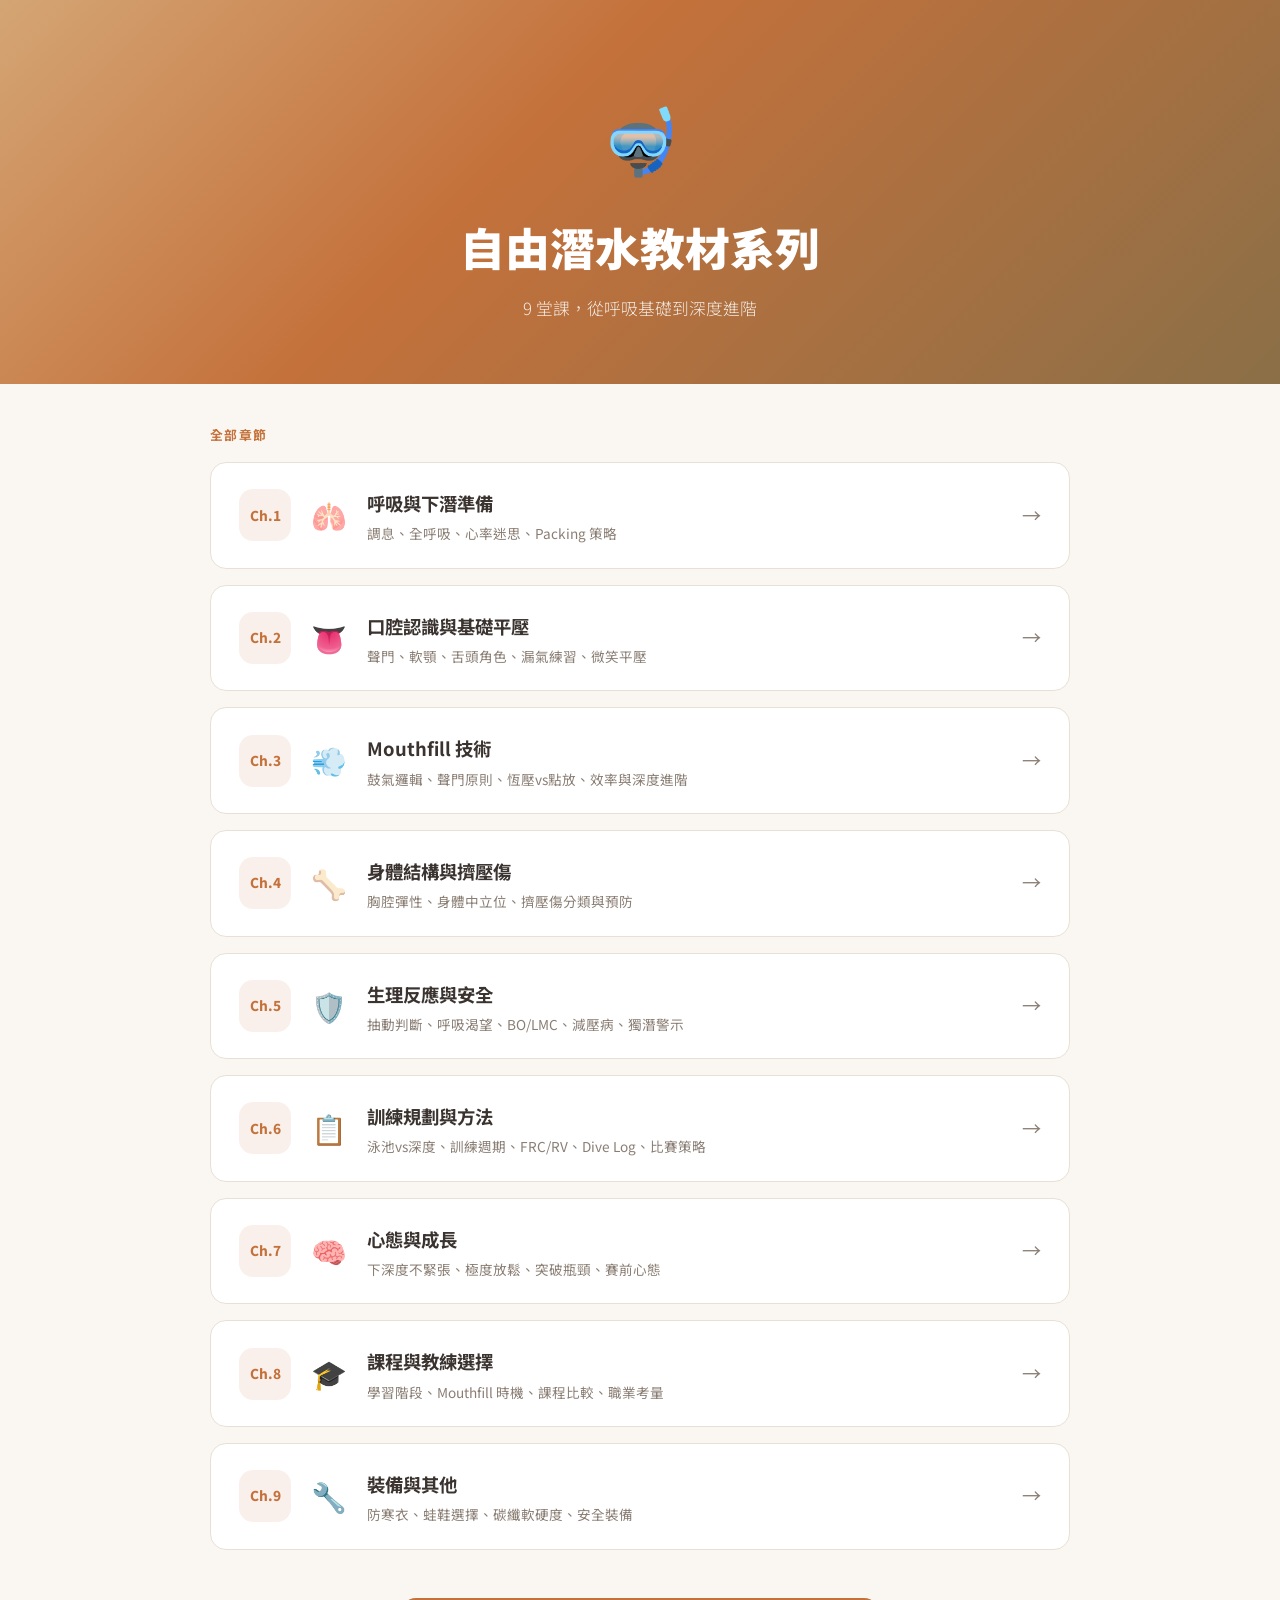
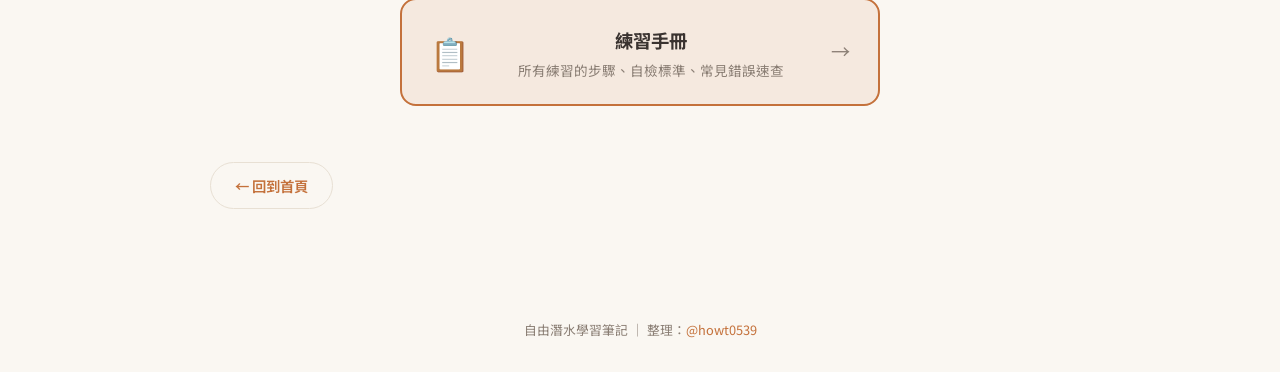
==== slides/index.html @ 67d60fb7 "統一暖色風格、加 favicon、教材加練習手冊互連 - 首頁改為暖色系配色，與教材/練習手冊統一 - 新增 SVG favicon（水滴圖示） - Ch1-4 總結頁加「去練習」按鈕連結至練習手冊對" ====
<!DOCTYPE html>
<html lang="zh-Hant">
<head>
  <meta charset="UTF-8">
  <meta name="viewport" content="width=device-width, initial-scale=1.0">
  <title>自由潛水教材系列</title>
  <link rel="icon" href="../favicon.svg" type="image/svg+xml">
  <link href="https://fonts.googleapis.com/css2?family=Noto+Sans+TC:wght@300;400;500;600;700;900&display=swap" rel="stylesheet">
  <style>
    :root {
      --bg: #faf7f2;
      --surface: #f0ebe3;
      --card: #ffffff;
      --card-border: #e8e0d4;
      --text: #3a3330;
      --text-secondary: #8a7e74;
      --accent: #c4713b;
      --accent-soft: rgba(196,113,59,0.1);
      --accent2: #5a7a5c;
      --radius: 16px;
    }

    * { margin: 0; padding: 0; box-sizing: border-box; }

    body {
      font-family: 'Noto Sans TC', sans-serif;
      background: var(--bg);
      color: var(--text);
      line-height: 1.75;
      min-height: 100vh;
    }

    .hero {
      background: linear-gradient(135deg, #d4a574 0%, #c4713b 40%, #8b6f47 100%);
      color: white;
      text-align: center;
      padding: 80px 24px 60px;
    }
    .hero-icon { font-size: 4rem; margin-bottom: 16px; }
    .hero h1 {
      font-size: clamp(1.8rem, 5vw, 2.8rem);
      font-weight: 900;
      margin-bottom: 8px;
    }
    .hero p {
      font-size: 1.05rem;
      font-weight: 300;
      opacity: 0.85;
    }

    .container {
      max-width: 900px;
      margin: 0 auto;
      padding: 40px 20px 80px;
    }

    .section-label {
      font-size: 0.8rem;
      font-weight: 700;
      letter-spacing: 0.1em;
      text-transform: uppercase;
      color: var(--accent);
      margin-bottom: 16px;
    }

    .chapters {
      display: grid;
      gap: 16px;
    }

    .chapter-card {
      display: flex;
      align-items: center;
      gap: 20px;
      background: var(--card);
      border: 1px solid var(--card-border);
      border-radius: var(--radius);
      padding: 24px 28px;
      text-decoration: none;
      color: var(--text);
      transition: all 0.2s;
    }
    .chapter-card:hover {
      transform: translateY(-2px);
      box-shadow: 0 8px 24px rgba(0,0,0,0.06);
      border-color: var(--accent);
    }

    .ch-num {
      width: 52px; height: 52px;
      display: flex;
      align-items: center;
      justify-content: center;
      background: var(--accent-soft);
      color: var(--accent);
      border-radius: 14px;
      font-size: 0.85rem;
      font-weight: 800;
      flex-shrink: 0;
    }

    .ch-icon {
      font-size: 1.8rem;
      flex-shrink: 0;
    }

    .ch-info { flex: 1; }
    .ch-info h3 {
      font-size: 1.15rem;
      font-weight: 700;
      margin-bottom: 4px;
    }
    .ch-info p {
      font-size: 0.85rem;
      color: var(--text-secondary);
      line-height: 1.5;
    }

    .ch-arrow {
      color: var(--text-secondary);
      font-size: 1.2rem;
      flex-shrink: 0;
      transition: transform 0.2s;
    }
    .chapter-card:hover .ch-arrow {
      transform: translateX(4px);
      color: var(--accent);
    }

    .back-link {
      display: inline-block;
      margin-top: 40px;
      padding: 10px 24px;
      font-size: 0.9rem;
      font-weight: 600;
      color: var(--accent);
      border: 1px solid var(--card-border);
      border-radius: 999px;
      text-decoration: none;
      transition: all 0.2s;
    }
    .back-link:hover {
      background: var(--accent);
      color: white;
      border-color: var(--accent);
    }

    footer {
      text-align: center;
      padding: 30px 20px;
      font-size: 0.8rem;
      color: var(--text-secondary);
    }
    footer a { color: var(--accent); text-decoration: none; }

    @media (max-width: 600px) {
      .hero { padding: 60px 20px 40px; }
      .chapter-card { padding: 18px 20px; gap: 14px; }
      .ch-num { width: 42px; height: 42px; font-size: 0.75rem; }
      .ch-icon { font-size: 1.4rem; }
    }
  </style>
</head>
<body>

  <header class="hero">
    <div class="hero-icon">🤿</div>
    <h1>自由潛水教材系列</h1>
    <p>9 堂課，從呼吸基礎到深度進階</p>
  </header>

  <main class="container">
    <div class="section-label">全部章節</div>
    <div class="chapters">
      <a class="chapter-card" href="ch1-breathing.html">
        <span class="ch-num">Ch.1</span>
        <span class="ch-icon">🫁</span>
        <div class="ch-info">
          <h3>呼吸與下潛準備</h3>
          <p>調息、全呼吸、心率迷思、Packing 策略</p>
        </div>
        <span class="ch-arrow">→</span>
      </a>
      <a class="chapter-card" href="ch2-equalization.html">
        <span class="ch-num">Ch.2</span>
        <span class="ch-icon">👅</span>
        <div class="ch-info">
          <h3>口腔認識與基礎平壓</h3>
          <p>聲門、軟顎、舌頭角色、漏氣練習、微笑平壓</p>
        </div>
        <span class="ch-arrow">→</span>
      </a>
      <a class="chapter-card" href="ch3-mouthfill.html">
        <span class="ch-num">Ch.3</span>
        <span class="ch-icon">💨</span>
        <div class="ch-info">
          <h3>Mouthfill 技術</h3>
          <p>鼓氣邏輯、聲門原則、恆壓vs點放、效率與深度進階</p>
        </div>
        <span class="ch-arrow">→</span>
      </a>
      <a class="chapter-card" href="ch4-body-squeeze.html">
        <span class="ch-num">Ch.4</span>
        <span class="ch-icon">🦴</span>
        <div class="ch-info">
          <h3>身體結構與擠壓傷</h3>
          <p>胸腔彈性、身體中立位、擠壓傷分類與預防</p>
        </div>
        <span class="ch-arrow">→</span>
      </a>
      <a class="chapter-card" href="ch5-safety.html">
        <span class="ch-num">Ch.5</span>
        <span class="ch-icon">🛡️</span>
        <div class="ch-info">
          <h3>生理反應與安全</h3>
          <p>抽動判斷、呼吸渴望、BO/LMC、減壓病、獨潛警示</p>
        </div>
        <span class="ch-arrow">→</span>
      </a>
      <a class="chapter-card" href="ch6-training.html">
        <span class="ch-num">Ch.6</span>
        <span class="ch-icon">📋</span>
        <div class="ch-info">
          <h3>訓練規劃與方法</h3>
          <p>泳池vs深度、訓練週期、FRC/RV、Dive Log、比賽策略</p>
        </div>
        <span class="ch-arrow">→</span>
      </a>
      <a class="chapter-card" href="ch7-mindset.html">
        <span class="ch-num">Ch.7</span>
        <span class="ch-icon">🧠</span>
        <div class="ch-info">
          <h3>心態與成長</h3>
          <p>下深度不緊張、極度放鬆、突破瓶頸、賽前心態</p>
        </div>
        <span class="ch-arrow">→</span>
      </a>
      <a class="chapter-card" href="ch8-course.html">
        <span class="ch-num">Ch.8</span>
        <span class="ch-icon">🎓</span>
        <div class="ch-info">
          <h3>課程與教練選擇</h3>
          <p>學習階段、Mouthfill 時機、課程比較、職業考量</p>
        </div>
        <span class="ch-arrow">→</span>
      </a>
      <a class="chapter-card" href="ch9-gear.html">
        <span class="ch-num">Ch.9</span>
        <span class="ch-icon">🔧</span>
        <div class="ch-info">
          <h3>裝備與其他</h3>
          <p>防寒衣、蛙鞋選擇、碳纖軟硬度、安全裝備</p>
        </div>
        <span class="ch-arrow">→</span>
      </a>
    </div>

    <div style="text-align:center; margin: 48px 0 16px;">
      <a class="chapter-card" href="practice-guide.html" style="max-width: 480px; margin: 0 auto; border: 2px solid var(--accent); background: var(--accent-soft);">
        <span class="ch-icon" style="font-size: 2rem;">📋</span>
        <div class="ch-info">
          <h3>練習手冊</h3>
          <p>所有練習的步驟、自檢標準、常見錯誤速查</p>
        </div>
        <span class="ch-arrow">→</span>
      </a>
    </div>

    <a class="back-link" href="../">← 回到首頁</a>
  </main>

  <footer>
    <p>自由潛水學習筆記 ｜ 整理：<a href="https://www.instagram.com/howt0539" target="_blank">@howt0539</a></p>
  </footer>

</body>
</html>
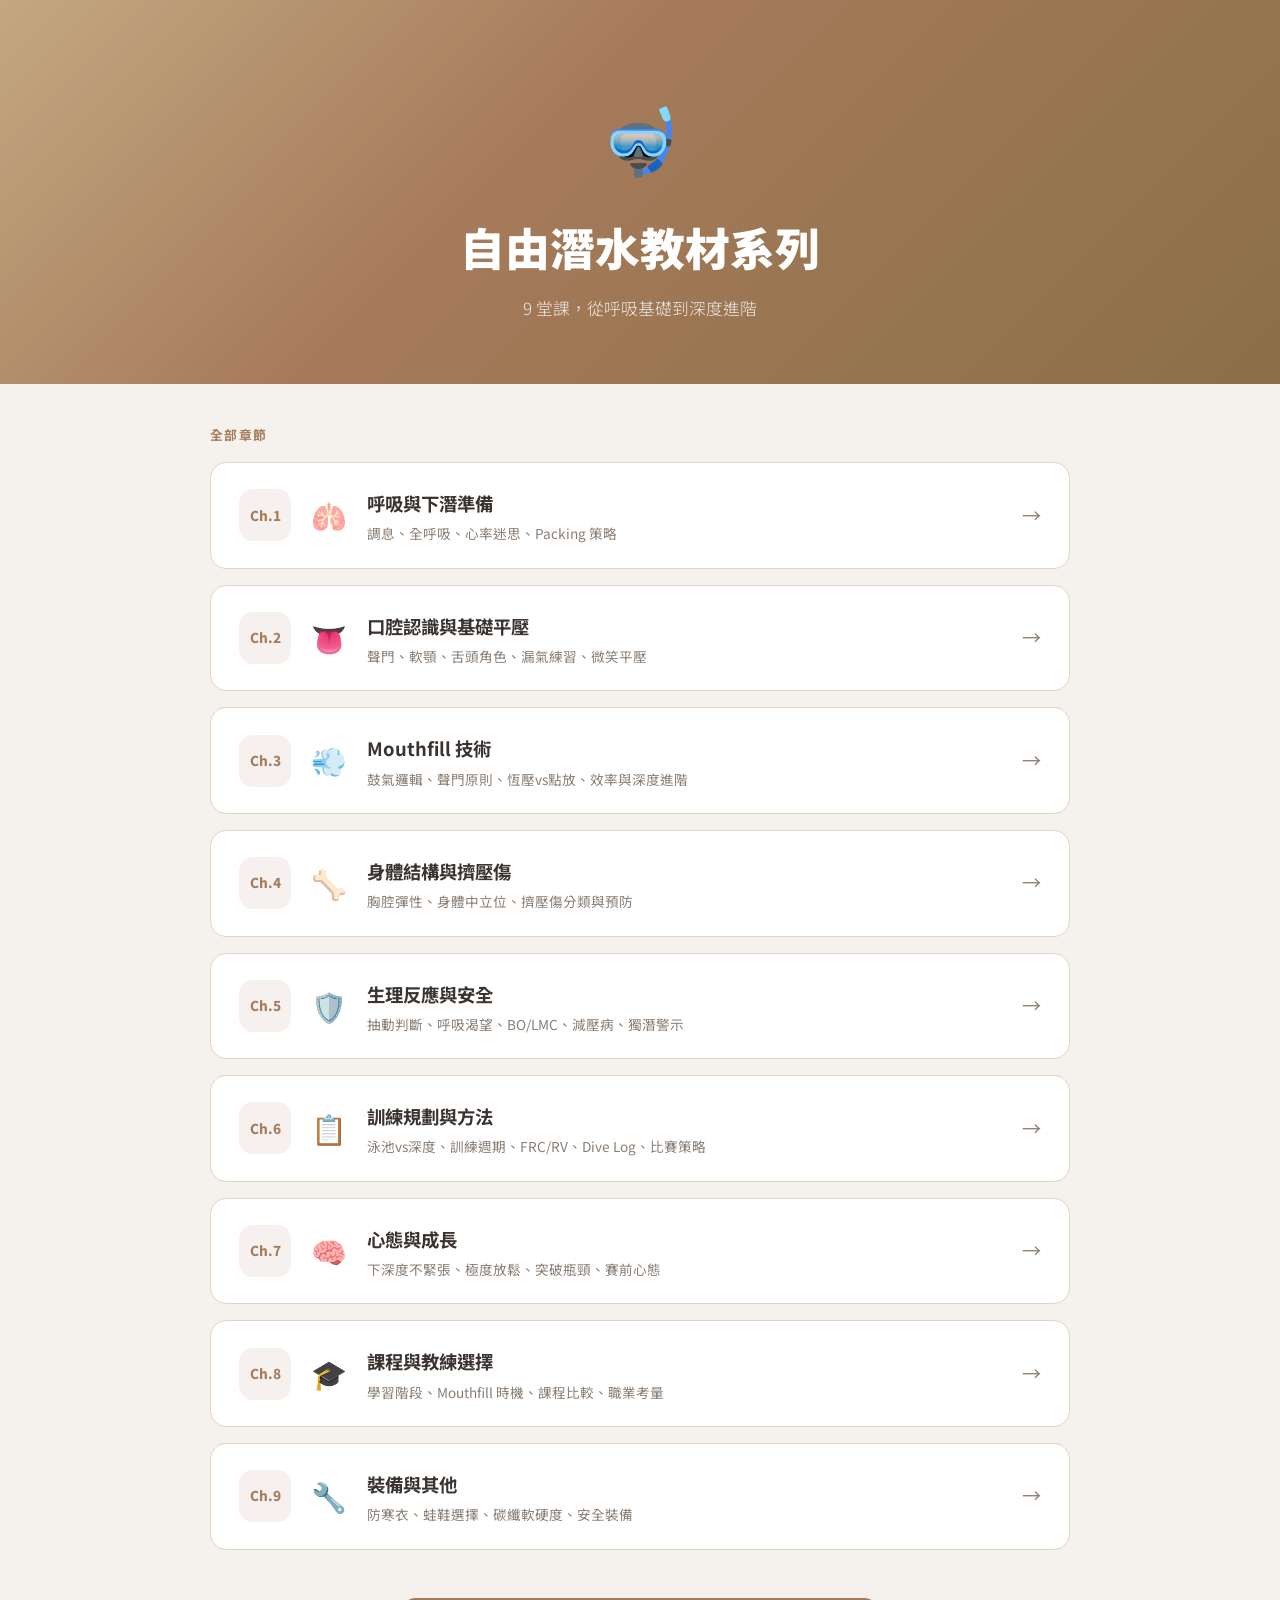
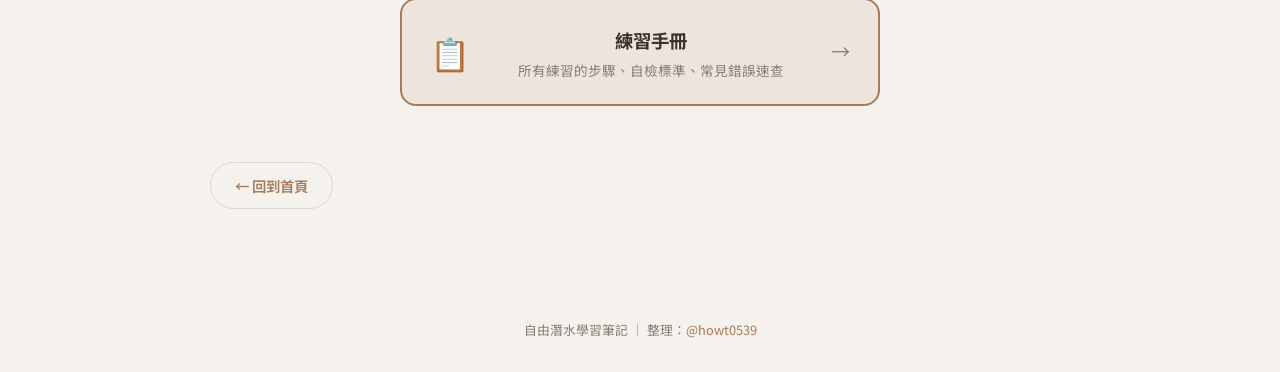
==== commit a711b13c: "統一全站視覺風格：柔暖色調 + SVG icon - 色調降溫：accent #c4713b → #A67B5B，背景 #FAF7F2 → #F5F1EC - notes.html 從深色系改為暖色系" ====
--- a/slides/index.html
+++ b/slides/index.html
@@ -8,14 +8,14 @@
   <link href="https://fonts.googleapis.com/css2?family=Noto+Sans+TC:wght@300;400;500;600;700;900&display=swap" rel="stylesheet">
   <style>
     :root {
-      --bg: #faf7f2;
-      --surface: #f0ebe3;
+      --bg: #F5F1EC;
+      --surface: #EDE8E1;
       --card: #ffffff;
-      --card-border: #e8e0d4;
+      --card-border: #E0D5C8;
       --text: #3a3330;
       --text-secondary: #8a7e74;
-      --accent: #c4713b;
-      --accent-soft: rgba(196,113,59,0.1);
+      --accent: #A67B5B;
+      --accent-soft: rgba(166,123,91,0.1);
       --accent2: #5a7a5c;
       --radius: 16px;
     }
@@ -31,7 +31,7 @@
     }
 
     .hero {
-      background: linear-gradient(135deg, #d4a574 0%, #c4713b 40%, #8b6f47 100%);
+      background: linear-gradient(135deg, #C4A882 0%, #A67B5B 40%, #8b6f47 100%);
       color: white;
       text-align: center;
       padding: 80px 24px 60px;
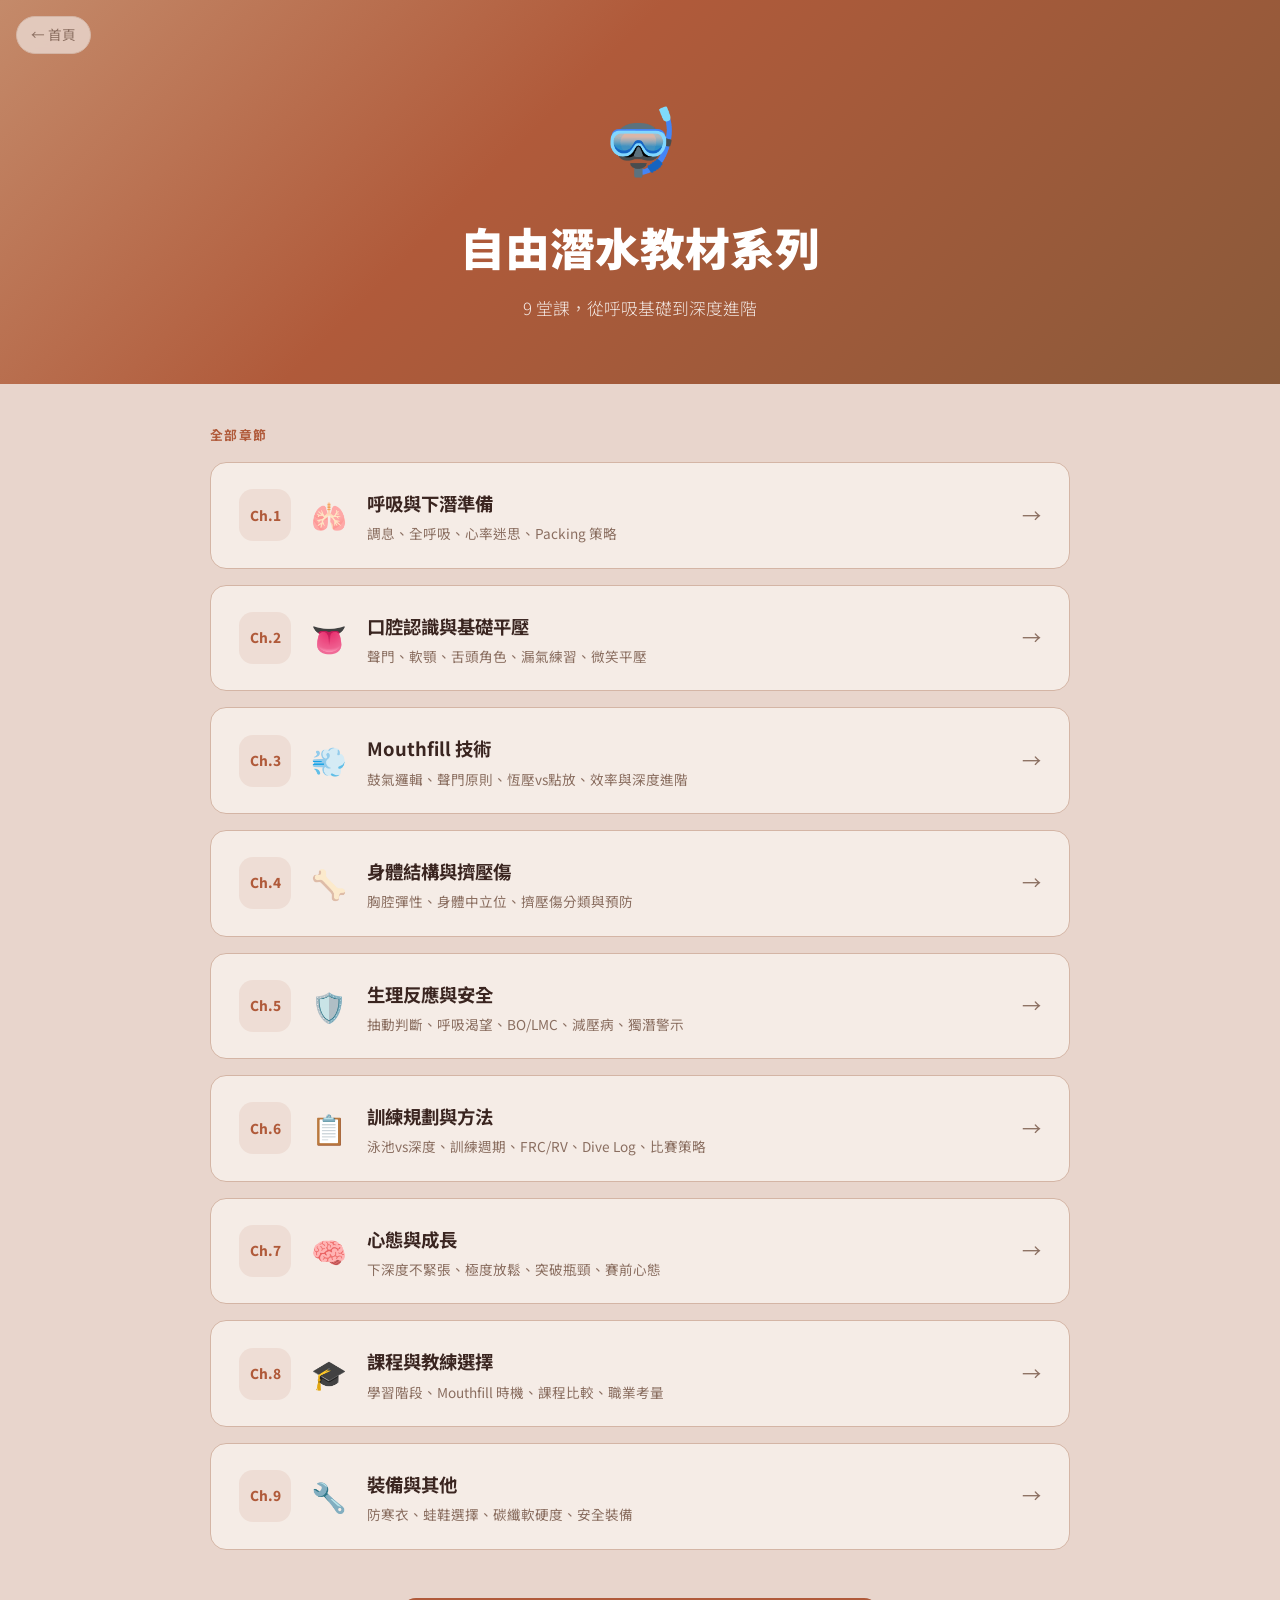
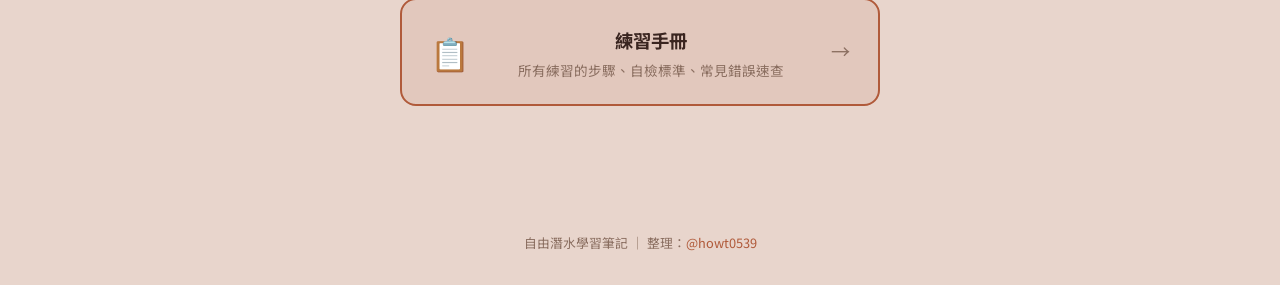
==== commit 9626900b: "暖赤陶配色全站套用 + 修復返回連結 + icon/色彩測試頁 - 全站 13 頁套用暖赤陶配色（背景 #E8D5CC、強調 #B05A3A） - 修復 notes.html 返回首頁連結（絕對路徑→" ====
--- a/slides/index.html
+++ b/slides/index.html
@@ -8,14 +8,14 @@
   <link href="https://fonts.googleapis.com/css2?family=Noto+Sans+TC:wght@300;400;500;600;700;900&display=swap" rel="stylesheet">
   <style>
     :root {
-      --bg: #F5F1EC;
-      --surface: #EDE8E1;
-      --card: #ffffff;
-      --card-border: #E0D5C8;
-      --text: #3a3330;
-      --text-secondary: #8a7e74;
-      --accent: #A67B5B;
-      --accent-soft: rgba(166,123,91,0.1);
+      --bg: #E8D5CC;
+      --surface: #E0CCC2;
+      --card: #F5ECE6;
+      --card-border: #D4B5A5;
+      --text: #3A2520;
+      --text-secondary: #8A6E60;
+      --accent: #B05A3A;
+      --accent-soft: rgba(176,90,58,0.1);
       --accent2: #5a7a5c;
       --radius: 16px;
     }
@@ -31,7 +31,7 @@
     }
 
     .hero {
-      background: linear-gradient(135deg, #C4A882 0%, #A67B5B 40%, #8b6f47 100%);
+      background: linear-gradient(135deg, #C48A6A 0%, #B05A3A 40%, #8A5A3A 100%);
       color: white;
       text-align: center;
       padding: 80px 24px 60px;
@@ -128,21 +128,23 @@
     }
 
     .back-link {
-      display: inline-block;
-      margin-top: 40px;
-      padding: 10px 24px;
-      font-size: 0.9rem;
-      font-weight: 600;
-      color: var(--accent);
-      border: 1px solid var(--card-border);
-      border-radius: 999px;
+      position: fixed;
+      top: 16px;
+      left: 16px;
+      z-index: 1000;
+      color: #8A6E60;
       text-decoration: none;
+      font-size: 0.85rem;
+      background: rgba(232,213,204,0.85);
+      padding: 6px 14px;
+      border-radius: 20px;
+      backdrop-filter: blur(8px);
+      border: 1px solid #D4B5A5;
       transition: all 0.2s;
     }
     .back-link:hover {
-      background: var(--accent);
-      color: white;
-      border-color: var(--accent);
+      color: #3A2520;
+      background: rgba(224,204,194,0.95);
     }
 
     footer {
@@ -266,8 +268,8 @@
       </a>
     </div>
 
-    <a class="back-link" href="../">← 回到首頁</a>
   </main>
+  <a class="back-link" href="../">← 首頁</a>
 
   <footer>
     <p>自由潛水學習筆記 ｜ 整理：<a href="https://www.instagram.com/howt0539" target="_blank">@howt0539</a></p>
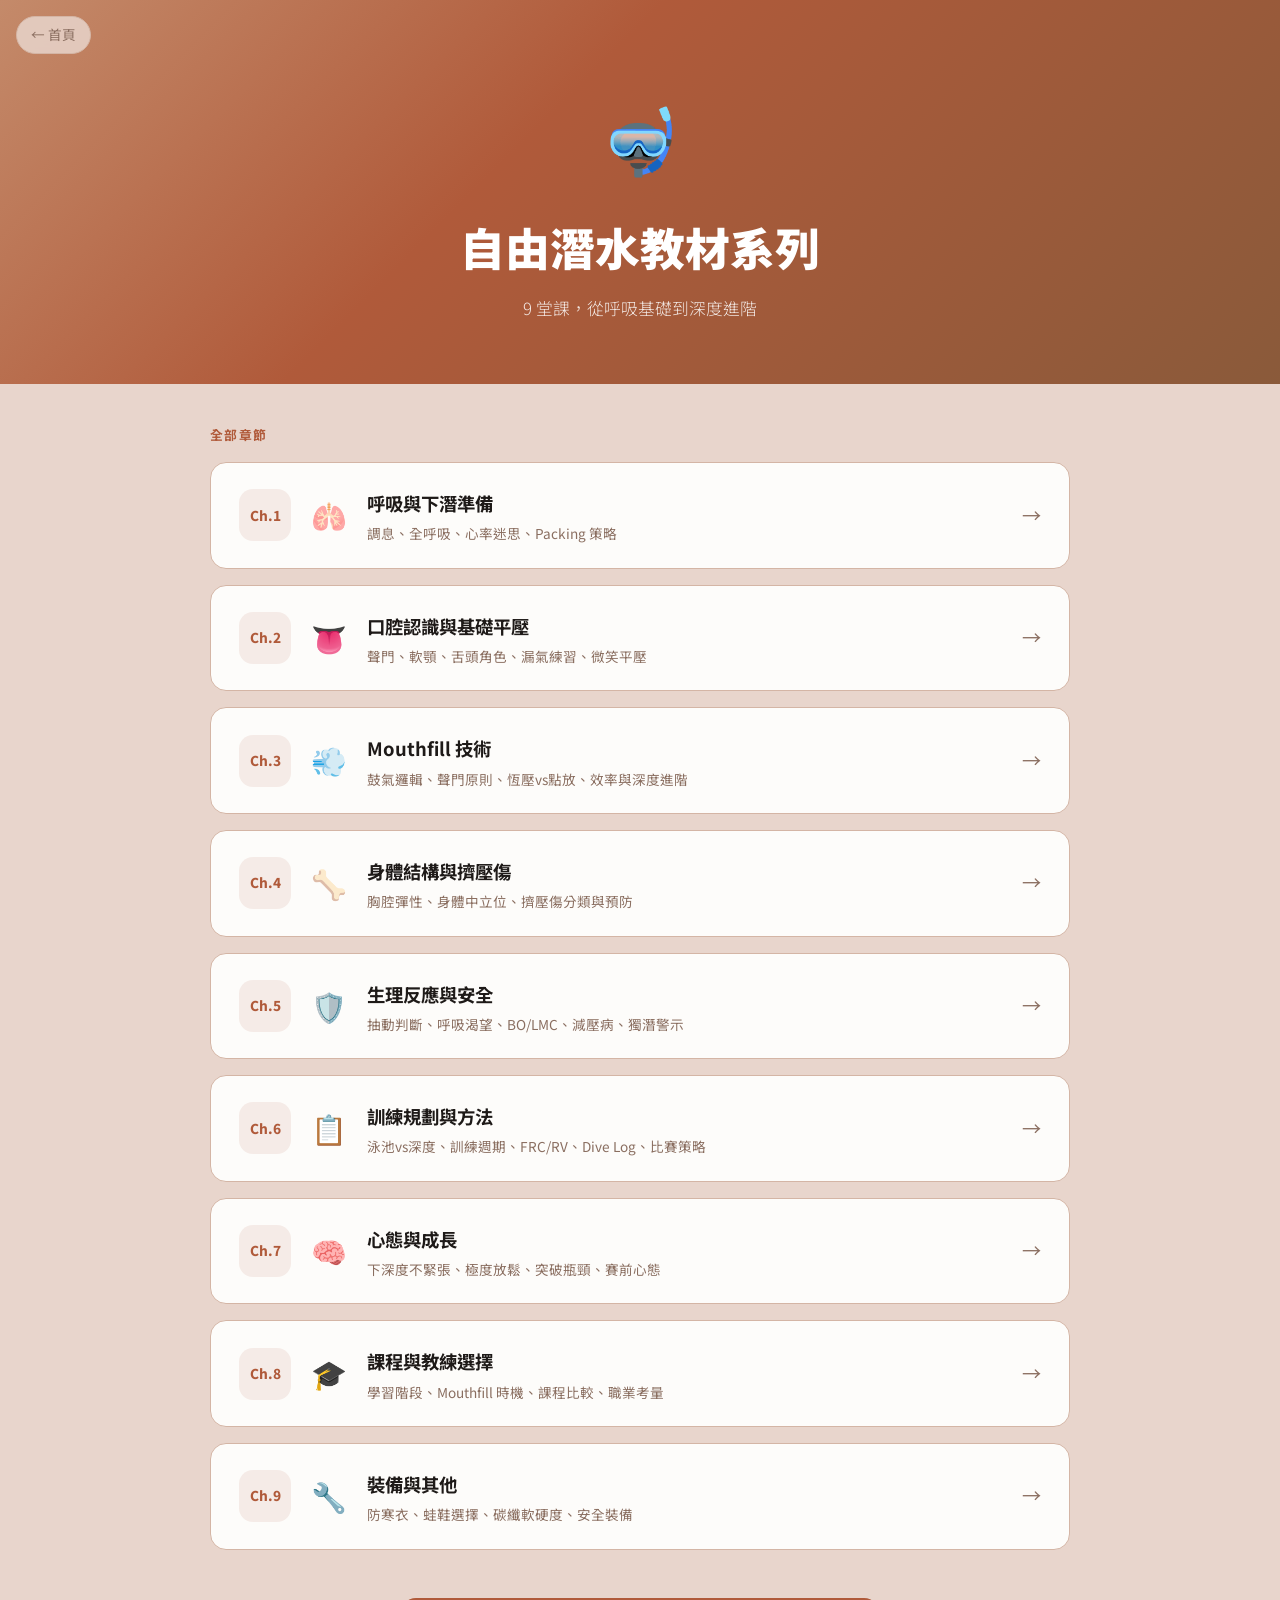
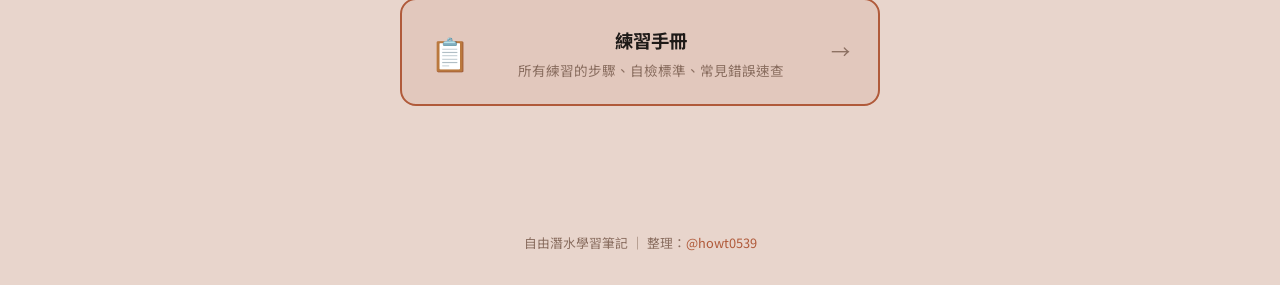
==== commit 5f8c677d: "各頁面差異化設計 + 潛水剪影 favicon - 直播筆記：白底 + 藍綠強調色，閱讀優先 - 教材投影片：卡片拉白 #FDFCFA、文字加深 #1E1A18 - 練習手冊：白底 + 赤陶強調色 -" ====
--- a/slides/index.html
+++ b/slides/index.html
@@ -10,9 +10,9 @@
     :root {
       --bg: #E8D5CC;
       --surface: #E0CCC2;
-      --card: #F5ECE6;
+      --card: #FDFCFA;
       --card-border: #D4B5A5;
-      --text: #3A2520;
+      --text: #1E1A18;
       --text-secondary: #8A6E60;
       --accent: #B05A3A;
       --accent-soft: rgba(176,90,58,0.1);
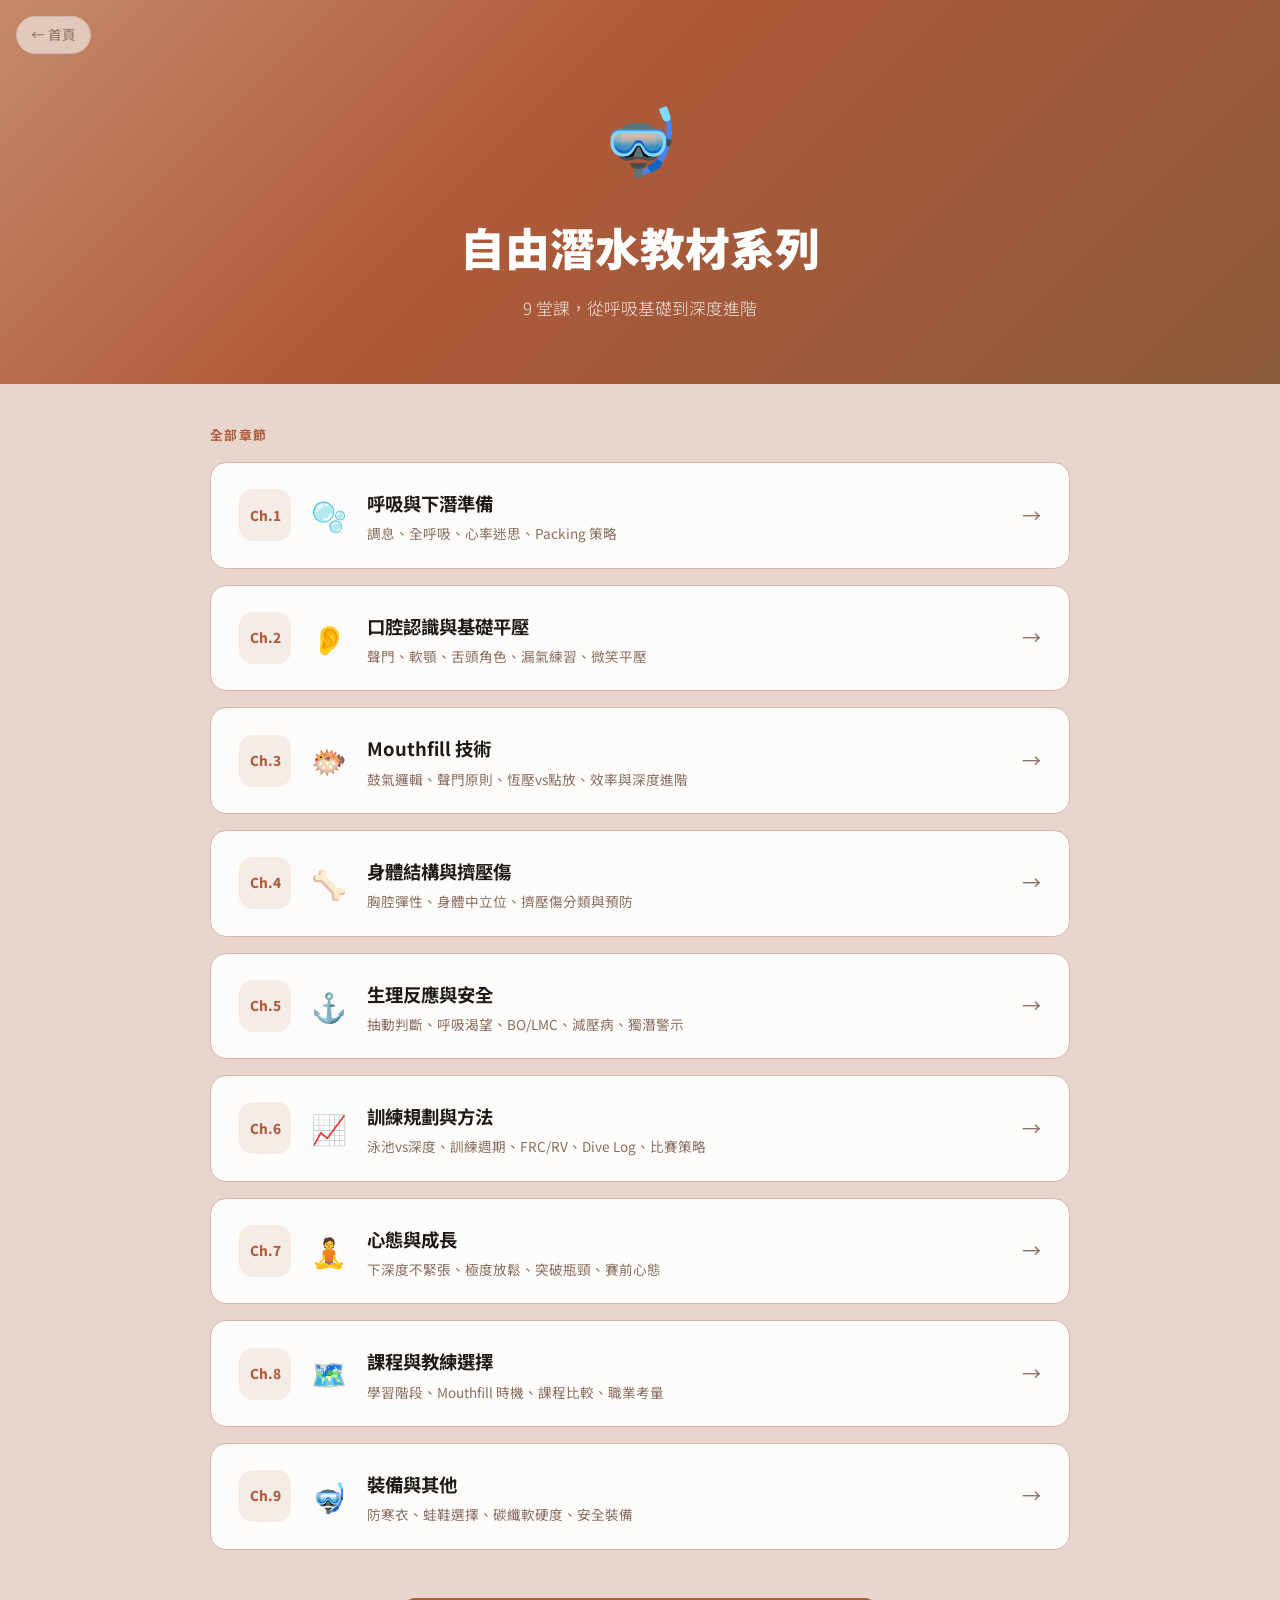
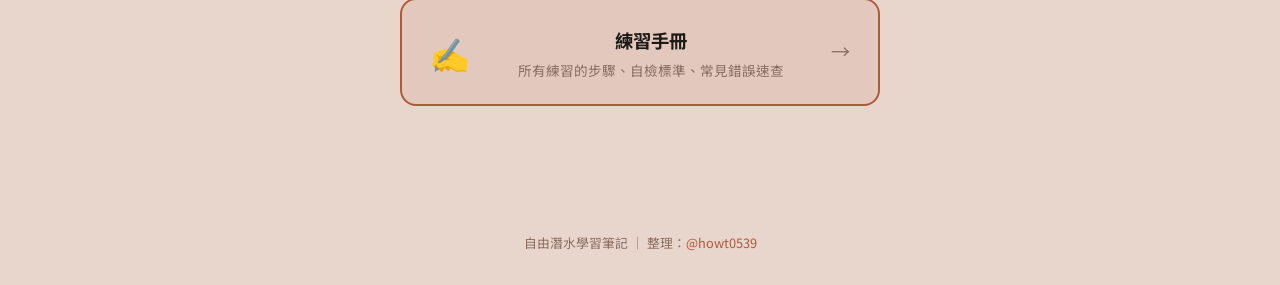
==== commit 27b7ae1c: "背景改為微暖淡灰白 + 更新章節 emoji - notes.html / practice-guide.html 背景從純白 #F7F7F8 改為 #F4F2EF（微暖，不刺眼） - 章節 emoj" ====
--- a/slides/index.html
+++ b/slides/index.html
@@ -176,7 +176,7 @@
     <div class="chapters">
       <a class="chapter-card" href="ch1-breathing.html">
         <span class="ch-num">Ch.1</span>
-        <span class="ch-icon">🫁</span>
+        <span class="ch-icon">🫧</span>
         <div class="ch-info">
           <h3>呼吸與下潛準備</h3>
           <p>調息、全呼吸、心率迷思、Packing 策略</p>
@@ -185,7 +185,7 @@
       </a>
       <a class="chapter-card" href="ch2-equalization.html">
         <span class="ch-num">Ch.2</span>
-        <span class="ch-icon">👅</span>
+        <span class="ch-icon">👂</span>
         <div class="ch-info">
           <h3>口腔認識與基礎平壓</h3>
           <p>聲門、軟顎、舌頭角色、漏氣練習、微笑平壓</p>
@@ -194,7 +194,7 @@
       </a>
       <a class="chapter-card" href="ch3-mouthfill.html">
         <span class="ch-num">Ch.3</span>
-        <span class="ch-icon">💨</span>
+        <span class="ch-icon">🐡</span>
         <div class="ch-info">
           <h3>Mouthfill 技術</h3>
           <p>鼓氣邏輯、聲門原則、恆壓vs點放、效率與深度進階</p>
@@ -212,7 +212,7 @@
       </a>
       <a class="chapter-card" href="ch5-safety.html">
         <span class="ch-num">Ch.5</span>
-        <span class="ch-icon">🛡️</span>
+        <span class="ch-icon">⚓</span>
         <div class="ch-info">
           <h3>生理反應與安全</h3>
           <p>抽動判斷、呼吸渴望、BO/LMC、減壓病、獨潛警示</p>
@@ -221,7 +221,7 @@
       </a>
       <a class="chapter-card" href="ch6-training.html">
         <span class="ch-num">Ch.6</span>
-        <span class="ch-icon">📋</span>
+        <span class="ch-icon">📈</span>
         <div class="ch-info">
           <h3>訓練規劃與方法</h3>
           <p>泳池vs深度、訓練週期、FRC/RV、Dive Log、比賽策略</p>
@@ -230,7 +230,7 @@
       </a>
       <a class="chapter-card" href="ch7-mindset.html">
         <span class="ch-num">Ch.7</span>
-        <span class="ch-icon">🧠</span>
+        <span class="ch-icon">🧘</span>
         <div class="ch-info">
           <h3>心態與成長</h3>
           <p>下深度不緊張、極度放鬆、突破瓶頸、賽前心態</p>
@@ -239,7 +239,7 @@
       </a>
       <a class="chapter-card" href="ch8-course.html">
         <span class="ch-num">Ch.8</span>
-        <span class="ch-icon">🎓</span>
+        <span class="ch-icon">🗺️</span>
         <div class="ch-info">
           <h3>課程與教練選擇</h3>
           <p>學習階段、Mouthfill 時機、課程比較、職業考量</p>
@@ -248,7 +248,7 @@
       </a>
       <a class="chapter-card" href="ch9-gear.html">
         <span class="ch-num">Ch.9</span>
-        <span class="ch-icon">🔧</span>
+        <span class="ch-icon">🤿</span>
         <div class="ch-info">
           <h3>裝備與其他</h3>
           <p>防寒衣、蛙鞋選擇、碳纖軟硬度、安全裝備</p>
@@ -259,7 +259,7 @@
 
     <div style="text-align:center; margin: 48px 0 16px;">
       <a class="chapter-card" href="practice-guide.html" style="max-width: 480px; margin: 0 auto; border: 2px solid var(--accent); background: var(--accent-soft);">
-        <span class="ch-icon" style="font-size: 2rem;">📋</span>
+        <span class="ch-icon" style="font-size: 2rem;">✍️</span>
         <div class="ch-info">
           <h3>練習手冊</h3>
           <p>所有練習的步驟、自檢標準、常見錯誤速查</p>
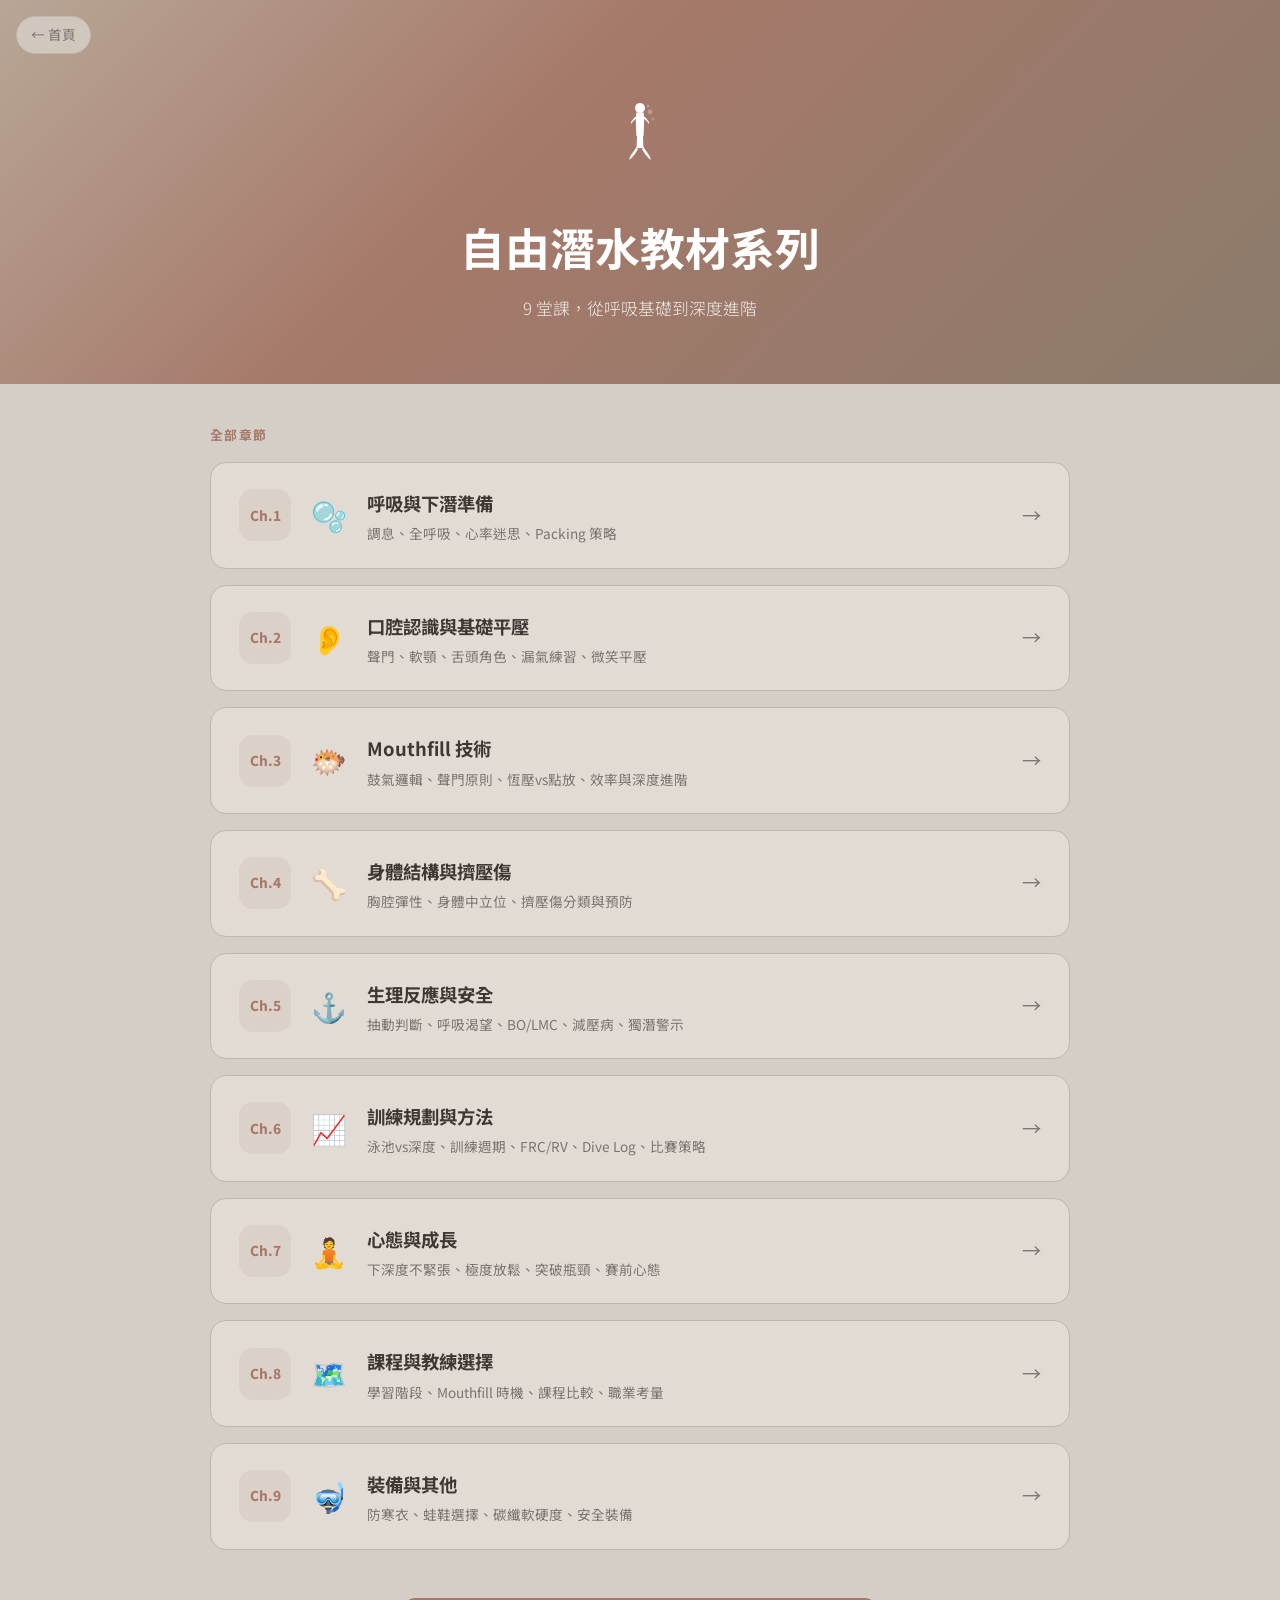
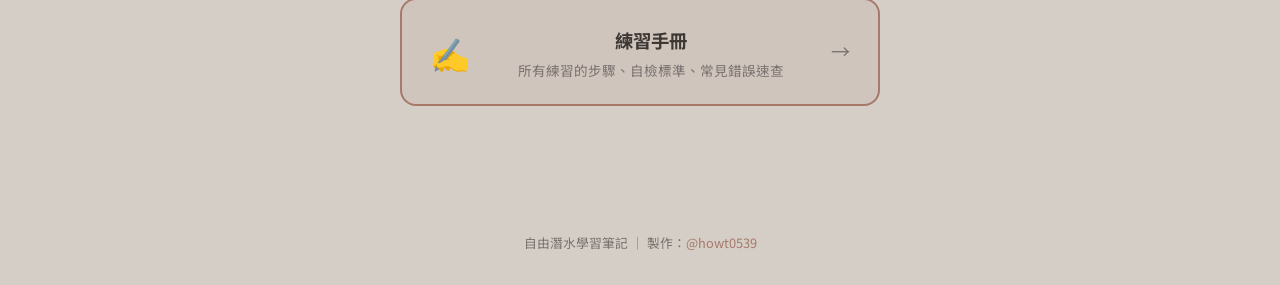
==== commit 0d4cf66c: "Morandi 配色 + 深色筆記 + emoji 同步 + 字重調整 - 全站套用 Morandi 灰調配色，無純白背景 - 直播筆記改為深色 Morandi 主題 - 章節 cover emoji" ====
--- a/slides/index.html
+++ b/slides/index.html
@@ -8,15 +8,15 @@
   <link href="https://fonts.googleapis.com/css2?family=Noto+Sans+TC:wght@300;400;500;600;700;900&display=swap" rel="stylesheet">
   <style>
     :root {
-      --bg: #E8D5CC;
-      --surface: #E0CCC2;
-      --card: #FDFCFA;
-      --card-border: #D4B5A5;
-      --text: #1E1A18;
-      --text-secondary: #8A6E60;
-      --accent: #B05A3A;
-      --accent-soft: rgba(176,90,58,0.1);
-      --accent2: #5a7a5c;
+      --bg: #D5CEC6;
+      --surface: #CCC5BD;
+      --card: #E2DBD3;
+      --card-border: #BFB7AD;
+      --text: #3E3835;
+      --text-secondary: #7A7370;
+      --accent: #A6796A;
+      --accent-soft: rgba(166,121,106,0.1);
+      --accent2: #8B9B87;
       --radius: 16px;
     }
 
@@ -31,7 +31,7 @@
     }
 
     .hero {
-      background: linear-gradient(135deg, #C48A6A 0%, #B05A3A 40%, #8A5A3A 100%);
+      background: linear-gradient(135deg, #B8A696 0%, #A6796A 40%, #8B7B6B 100%);
       color: white;
       text-align: center;
       padding: 80px 24px 60px;
@@ -39,7 +39,7 @@
     .hero-icon { font-size: 4rem; margin-bottom: 16px; }
     .hero h1 {
       font-size: clamp(1.8rem, 5vw, 2.8rem);
-      font-weight: 900;
+      font-weight: 700;
       margin-bottom: 8px;
     }
     .hero p {
@@ -132,19 +132,19 @@
       top: 16px;
       left: 16px;
       z-index: 1000;
-      color: #8A6E60;
+      color: #7A7370;
       text-decoration: none;
       font-size: 0.85rem;
-      background: rgba(232,213,204,0.85);
+      background: rgba(213,206,198,0.85);
       padding: 6px 14px;
       border-radius: 20px;
       backdrop-filter: blur(8px);
-      border: 1px solid #D4B5A5;
+      border: 1px solid #BFB7AD;
       transition: all 0.2s;
     }
     .back-link:hover {
-      color: #3A2520;
-      background: rgba(224,204,194,0.95);
+      color: #3E3835;
+      background: rgba(204,197,189,0.95);
     }
 
     footer {
@@ -166,7 +166,7 @@
 <body>
 
   <header class="hero">
-    <div class="hero-icon">🤿</div>
+    <div class="hero-icon"><img src="../favicon.svg" alt="" style="width:64px;height:64px;filter:brightness(10);"></div>
     <h1>自由潛水教材系列</h1>
     <p>9 堂課，從呼吸基礎到深度進階</p>
   </header>
@@ -272,7 +272,7 @@
   <a class="back-link" href="../">← 首頁</a>
 
   <footer>
-    <p>自由潛水學習筆記 ｜ 整理：<a href="https://www.instagram.com/howt0539" target="_blank">@howt0539</a></p>
+    <p>自由潛水學習筆記 ｜ 製作：<a href="https://www.instagram.com/howt0539" target="_blank">@howt0539</a></p>
   </footer>
 
 </body>
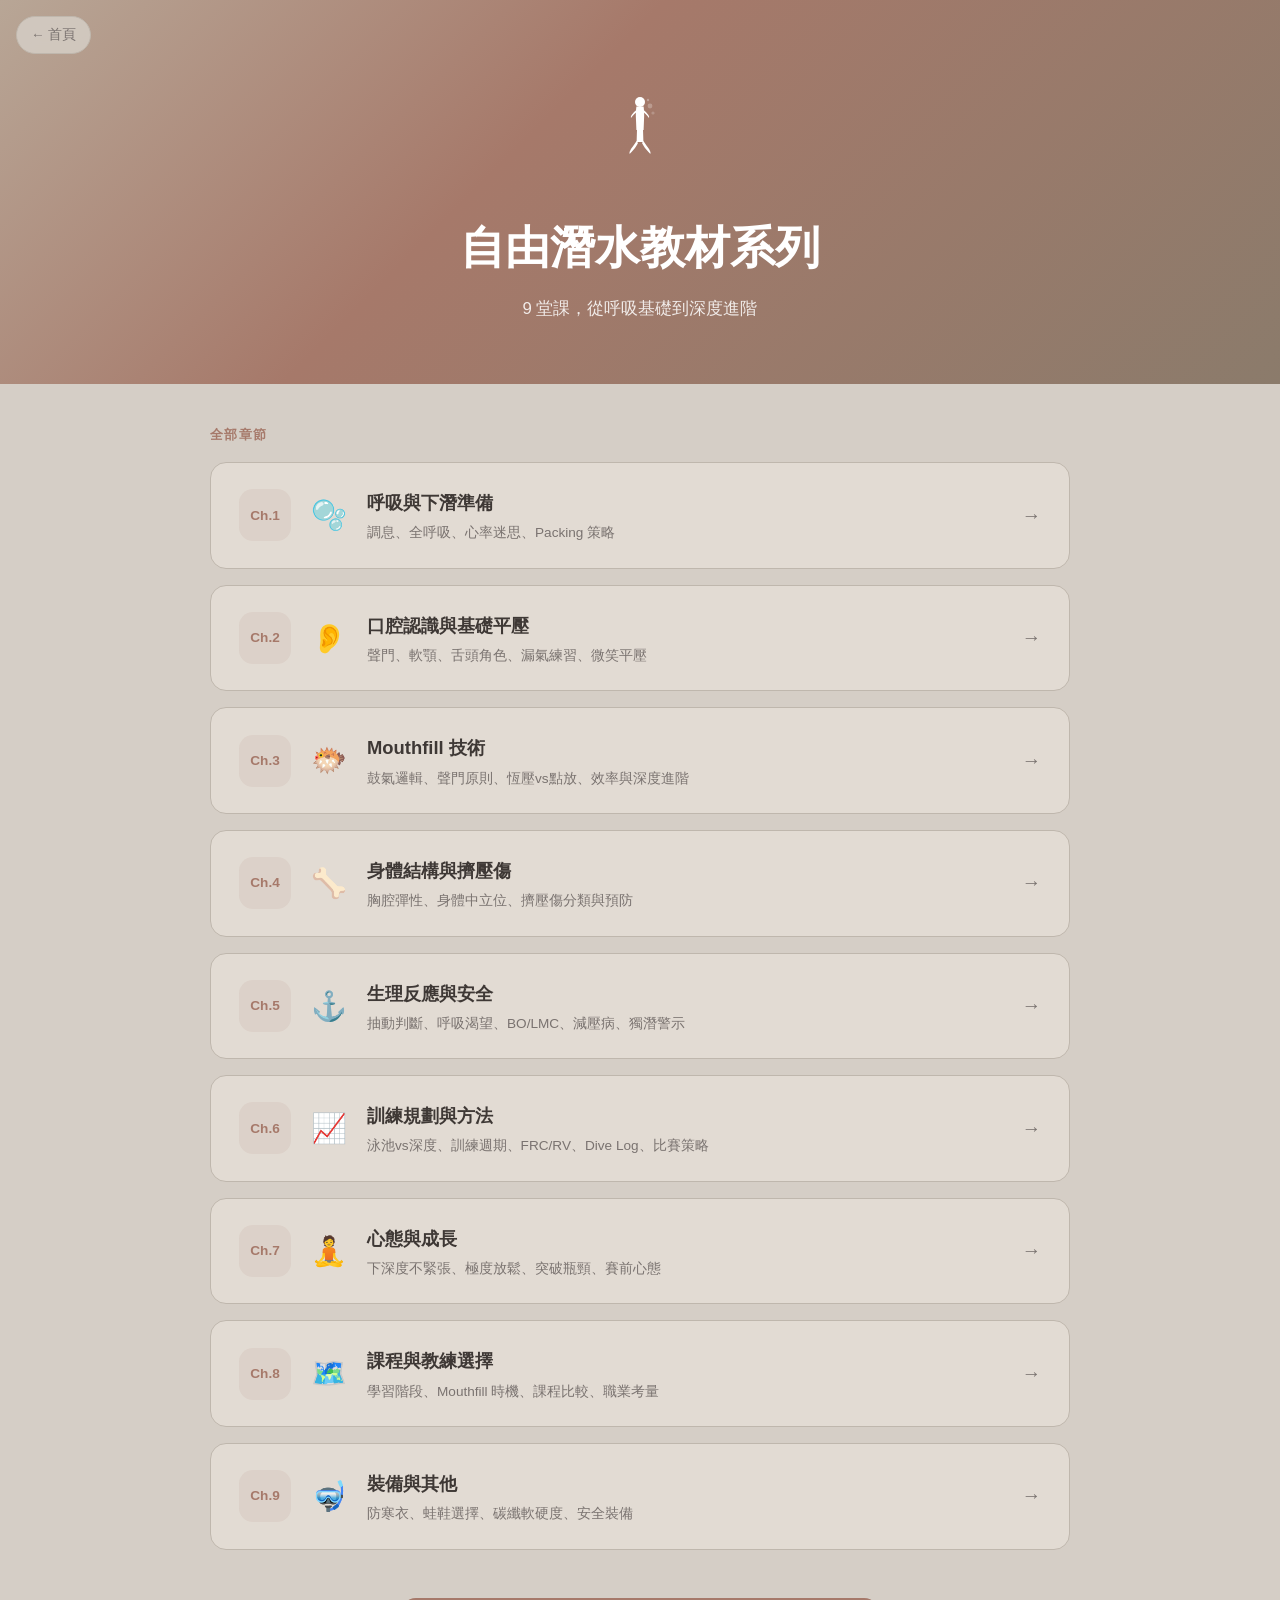
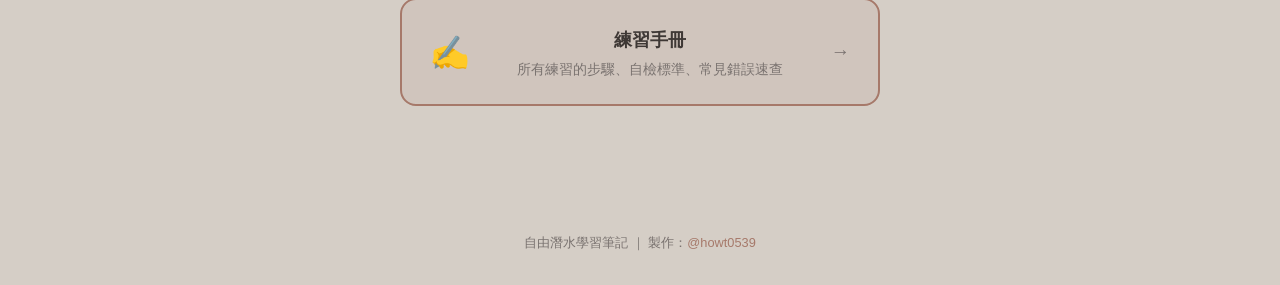
==== commit c0b3b504: "本地字體 + 手機底部 padding 修正 - Google Fonts 改為本地載入（fonts/ 資料夾，4.8MB woff2） - 手機 slide padding-bottom 加上 en" ====
--- a/slides/index.html
+++ b/slides/index.html
@@ -5,7 +5,7 @@
   <meta name="viewport" content="width=device-width, initial-scale=1.0">
   <title>自由潛水教材系列</title>
   <link rel="icon" href="../favicon.svg" type="image/svg+xml">
-  <link href="https://fonts.googleapis.com/css2?family=Noto+Sans+TC:wght@300;400;500;600;700;900&display=swap" rel="stylesheet">
+  <link href="../fonts/noto-sans-tc-local.css" rel="stylesheet">
   <style>
     :root {
       --bg: #D5CEC6;
--- a/fonts/noto-sans-tc-local.css
+++ b/fonts/noto-sans-tc-local.css
@@ -0,0 +1,5064 @@
+@font-face {
+  font-family: 'Noto Sans TC';
+  font-style: normal;
+  font-weight: 300;
+  font-display: swap;
+  src: url('2847e1300dae.woff2') format('woff2');
+  unicode-range: U+1f921-1f930, U+1f932-1f935, U+1f937-1f939, U+1f940-1f944, U+1f947-1f94a, U+1f950-1f95f, U+1f962-1f967, U+1f969-1f96a, U+1f980-1f981, U+1f984-1f98d, U+1f990-1f992, U+1f994-1f996, U+1f9c0, U+1f9d0, U+1f9d2, U+1f9d4, U+1f9d6, U+1f9d8, U+1f9da, U+1f9dc-1f9dd, U+1f9df-1f9e2, U+1f9e5-1f9e6, U+20024, U+20487, U+20779, U+20c41, U+20c78, U+20d71, U+20e98, U+20ef9, U+2107b, U+210c1, U+22c51, U+233b4, U+24a12, U+2512b, U+2546e, U+25683, U+267cc, U+269f2, U+27657, U+282e2, U+2898d, U+29d5a, U+f0001-f0005, U+f0019, U+f009b, U+f0101-f0104, U+f012b, U+f01ba, U+f01d6, U+f0209, U+f0217, U+f0223-f0224, U+fc355, U+fe327, U+fe517, U+feb97, U+fffb4;
+}
+@font-face {
+  font-family: 'Noto Sans TC';
+  font-style: normal;
+  font-weight: 300;
+  font-display: swap;
+  src: url('7710cfbc769d.woff2') format('woff2');
+  unicode-range: U+ff78-ff7e, U+ff80-ff86, U+ff89-ff94, U+ff97-ff9e, U+ffb9, U+ffe0-ffe3, U+ffe9, U+ffeb, U+ffed, U+fffc, U+1d7c7, U+1f004, U+1f0cf, U+1f141-1f142, U+1f150, U+1f154, U+1f158, U+1f15b, U+1f15d-1f15e, U+1f162-1f163, U+1f170-1f171, U+1f174, U+1f177-1f178, U+1f17d-1f17f, U+1f192-1f195, U+1f197-1f19a, U+1f1e6-1f1f5, U+1f1f7-1f1ff, U+1f21a, U+1f22f, U+1f232-1f237, U+1f239-1f23a, U+1f250-1f251, U+1f300, U+1f302-1f319;
+}
+@font-face {
+  font-family: 'Noto Sans TC';
+  font-style: normal;
+  font-weight: 300;
+  font-display: swap;
+  src: url('90e40ca22fd0.woff2') format('woff2');
+  unicode-range: U+fa0a, U+fa0c, U+fa11, U+fa17, U+fa19, U+fa1b, U+fa1d, U+fa26, U+fa2c, U+fb01, U+fdfc, U+fe0e, U+fe33-fe36, U+fe38-fe44, U+fe49-fe51, U+fe54, U+fe56-fe57, U+fe59-fe5c, U+fe5f-fe6a, U+fe8e, U+fe92-fe93, U+feae, U+fecb-fecc, U+fee0, U+feec, U+fef3, U+ff04, U+ff07, U+ff26-ff2c, U+ff31-ff32, U+ff35-ff37, U+ff39-ff3a, U+ff3c, U+ff3e-ff5b, U+ff5d, U+ff61-ff65, U+ff67-ff68, U+ff6a, U+ff6c-ff77;
+}
+@font-face {
+  font-family: 'Noto Sans TC';
+  font-style: normal;
+  font-weight: 300;
+  font-display: swap;
+  src: url('0f9e0aeb4a35.woff2') format('woff2');
+  unicode-range: U+f78a-f78c, U+f78e, U+f792-f796, U+f798, U+f79c, U+f7f5, U+f812, U+f815, U+f876, U+f8f5, U+f8f8, U+f8ff, U+f901-f902, U+f904, U+f906, U+f909-f90a, U+f90f, U+f914, U+f918-f919, U+f91b, U+f91d, U+f91f, U+f923, U+f925, U+f92d-f92f, U+f934, U+f937-f938, U+f93d, U+f93f, U+f941, U+f949, U+f94c, U+f94e-f94f, U+f95a, U+f95d-f95e, U+f961-f963, U+f965-f970, U+f974, U+f976-f97a, U+f97c, U+f97e-f97f, U+f981, U+f983, U+f988, U+f98a, U+f98c, U+f98e, U+f996-f997, U+f999-f99a, U+f99c, U+f99f-f9a0, U+f9a3, U+f9a8, U+f9ad, U+f9b2-f9b6, U+f9b9-f9ba, U+f9bd-f9be, U+f9c1, U+f9c4, U+f9c7, U+f9ca, U+f9cd, U+f9d0-f9d1, U+f9d3-f9d4, U+f9d7-f9d8, U+f9dc-f9dd, U+f9df-f9e1, U+f9e4, U+f9e8-f9ea, U+f9f4, U+f9f6-f9f7, U+f9f9-f9fa, U+f9fc-fa01, U+fa03-fa04, U+fa06, U+fa08-fa09;
+}
+@font-face {
+  font-family: 'Noto Sans TC';
+  font-style: normal;
+  font-weight: 300;
+  font-display: swap;
+  src: url('1a5029b5f285.woff2') format('woff2');
+  unicode-range: U+9ee5, U+9ee7, U+9eee, U+9ef3-9ef4, U+9ef6-9ef7, U+9ef9, U+9efb-9efd, U+9eff, U+9f07-9f09, U+9f10, U+9f14-9f15, U+9f19, U+9f22, U+9f29, U+9f2c, U+9f2f, U+9f31, U+9f34, U+9f37, U+9f39, U+9f3d-9f3e, U+9f41, U+9f4c-9f50, U+9f54, U+9f57, U+9f59, U+9f5c, U+9f5f-9f60, U+9f62-9f63, U+9f66-9f67, U+9f6a, U+9f6c, U+9f72, U+9f76-9f77, U+9f7f, U+9f84-9f85, U+9f88, U+9f8e, U+9f91, U+9f94-9f96, U+9f98, U+9f9a-9f9b, U+9f9f-9fa0, U+9fa2, U+9fa4, U+9ff0-9fff, U+a1f4, U+a4b0-a4b1, U+a4b3, U+a9c1-a9c2, U+aa31, U+ab34, U+ac00-ac01, U+ac04, U+ac08, U+ac10-ac11, U+ac13-ac16, U+ac19, U+ac1c-ac1d, U+ac24, U+ac70-ac71, U+ac74, U+ac77-ac78, U+ac80-ac81, U+ac83, U+ac8c, U+ac90, U+aca0, U+aca8-aca9, U+acac, U+acb0, U+acb8-acb9, U+acbc-acbd, U+acc1, U+acc4, U+ace0-ace1, U+ace4, U+ace8, U+acf0-acf1, U+acf3, U+acf5, U+acfc;
+}
+@font-face {
+  font-family: 'Noto Sans TC';
+  font-style: normal;
+  font-weight: 300;
+  font-display: swap;
+  src: url('a996ca2d5245.woff2') format('woff2');
+  unicode-range: U+9d77, U+9d7a, U+9d7e, U+9d87, U+9d89, U+9d8f, U+9d91-9d93, U+9d96, U+9d98, U+9d9a, U+9da1-9da2, U+9da5, U+9da9, U+9dab-9dac, U+9db1-9db2, U+9db5, U+9db9-9dbc, U+9dbf-9dc2, U+9dc4, U+9dc7-9dc9, U+9dd3, U+9dd6, U+9dd9-9dda, U+9dde-9ddf, U+9de2, U+9de5-9de6, U+9de8, U+9def-9df0, U+9df2-9df4, U+9df8, U+9dfa, U+9dfd, U+9dff, U+9e02, U+9e07, U+9e0a, U+9e11, U+9e15, U+9e18, U+9e1a-9e1b, U+9e1d-9e1e, U+9e20-9e23, U+9e25-9e26, U+9e2d, U+9e2f, U+9e33, U+9e35, U+9e3d-9e3f, U+9e42-9e43, U+9e45, U+9e48-9e4a, U+9e4c, U+9e4f, U+9e51, U+9e55, U+9e64, U+9e66, U+9e6b, U+9e6d-9e6e, U+9e70, U+9e73, U+9e75, U+9e78, U+9e80-9e83, U+9e87-9e88, U+9e8b-9e8c, U+9e90-9e91, U+9e93, U+9e96, U+9e9d, U+9ea1, U+9ea4, U+9ea6, U+9ea9-9eab, U+9ead, U+9eaf, U+9eb4, U+9eb7-9eba, U+9ebe-9ebf, U+9ecc-9ecd, U+9ed0, U+9ed2, U+9ed4, U+9ed9-9eda, U+9edc-9edd, U+9edf-9ee0, U+9ee2;
+}
+@font-face {
+  font-family: 'Noto Sans TC';
+  font-style: normal;
+  font-weight: 300;
+  font-display: swap;
+  src: url('a6d40e24749d.woff2') format('woff2');
+  unicode-range: U+9bf0-9bf1, U+9bf5, U+9bf7, U+9bf9, U+9bfd, U+9bff, U+9c02, U+9c06, U+9c08-9c0a, U+9c0d, U+9c10, U+9c12-9c13, U+9c15, U+9c1c, U+9c1f, U+9c21, U+9c23-9c25, U+9c28-9c29, U+9c2d-9c2e, U+9c31-9c33, U+9c35-9c37, U+9c39-9c3b, U+9c3d-9c3e, U+9c40, U+9c42, U+9c45-9c49, U+9c52, U+9c54, U+9c56, U+9c58-9c5a, U+9c5d, U+9c5f-9c60, U+9c63, U+9c67-9c68, U+9c72, U+9c75, U+9c78, U+9c7a-9c7c, U+9c7f-9c81, U+9c87-9c88, U+9c8d, U+9c91, U+9c94, U+9c97, U+9c9b, U+9ca4, U+9ca8, U+9cab, U+9cad, U+9cb1-9cb3, U+9cb6-9cb8, U+9cc4-9cc5, U+9ccc-9ccd, U+9cd5-9cd7, U+9cdd-9cdf, U+9ce7, U+9ce9, U+9cee-9cf0, U+9cf2, U+9cfc-9cfe, U+9d03, U+9d06-9d08, U+9d0e, U+9d10, U+9d12, U+9d15, U+9d17, U+9d1d-9d1f, U+9d23, U+9d2b, U+9d2f-9d30, U+9d34, U+9d37, U+9d3d, U+9d42, U+9d50, U+9d52-9d53, U+9d59, U+9d5c, U+9d5e-9d61, U+9d6a, U+9d6f-9d70;
+}
+@font-face {
+  font-family: 'Noto Sans TC';
+  font-style: normal;
+  font-weight: 300;
+  font-display: swap;
+  src: url('fdf877ce3c2c.woff2') format('woff2');
+  unicode-range: U+9a87, U+9a8a-9a8b, U+9a8f-9a91, U+9a97, U+9a9a, U+9a9e, U+9aa0-9aa1, U+9aa4-9aa5, U+9aaf-9ab1, U+9ab6-9ab7, U+9ab9-9aba, U+9abe, U+9ac0-9ac5, U+9ac8, U+9acb-9acc, U+9ace-9acf, U+9ad1, U+9ad5-9ad7, U+9ad9, U+9adf, U+9ae1, U+9ae3, U+9aea-9aeb, U+9aed, U+9aef, U+9af2, U+9af4, U+9af9, U+9afb, U+9afd, U+9b03-9b04, U+9b08, U+9b13, U+9b18, U+9b1f, U+9b22-9b23, U+9b28-9b2a, U+9b2c-9b30, U+9b32, U+9b3b, U+9b43, U+9b46-9b49, U+9b4b-9b4e, U+9b51, U+9b55, U+9b58, U+9b5b, U+9b5e-9b60, U+9b63, U+9b68-9b69, U+9b74, U+9b7d, U+9b80-9b81, U+9b83-9b84, U+9b87-9b88, U+9b8a-9b8b, U+9b8d-9b8e, U+9b90, U+9b92-9b95, U+9b97, U+9b9f-9ba0, U+9ba2-9ba3, U+9ba8, U+9bab, U+9bb0, U+9bb8, U+9bc0-9bc1, U+9bc3, U+9bc6-9bc8, U+9bd3-9bd7, U+9bd9, U+9bdb, U+9bdd, U+9be1-9be2, U+9be4-9be5, U+9be7, U+9bea, U+9bed-9bee;
+}
+@font-face {
+  font-family: 'Noto Sans TC';
+  font-style: normal;
+  font-weight: 300;
+  font-display: swap;
+  src: url('664289747f5c.woff2') format('woff2');
+  unicode-range: U+993c-9940, U+9943-9944, U+9948-994a, U+994c-994e, U+9951, U+9954, U+995c, U+995e-995f, U+9961-9962, U+9965, U+9968, U+996a, U+996d-9972, U+9975-9976, U+997a, U+997c, U+997f-9980, U+9984-9985, U+9988, U+998b, U+998d, U+998f, U+9992, U+9994-9995, U+9997-9998, U+999c, U+999e, U+99a0-99a1, U+99ab, U+99af, U+99b1, U+99b4, U+99b9, U+99c4-99c6, U+99cf, U+99d1-99d2, U+99d4, U+99d6, U+99d8-99d9, U+99df, U+99e1-99e2, U+99e9, U+99ee, U+99f0, U+99f8, U+99fb, U+9a01-9a05, U+9a0c, U+9a0f-9a13, U+9a16, U+9a1b-9a1c, U+9a20, U+9a24, U+9a28, U+9a2b, U+9a2d-9a2e, U+9a34-9a36, U+9a38, U+9a3e, U+9a40-9a44, U+9a4a, U+9a4c-9a4e, U+9a52, U+9a56, U+9a62-9a65, U+9a69-9a6b, U+9a6d, U+9a6f-9a71, U+9a73-9a74, U+9a76, U+9a78-9a79, U+9a7b-9a7c, U+9a7e-9a7f, U+9a81-9a82, U+9a84-9a86;
+}
+@font-face {
+  font-family: 'Noto Sans TC';
+  font-style: normal;
+  font-weight: 300;
+  font-display: swap;
+  src: url('b9807564b89b.woff2') format('woff2');
+  unicode-range: U+97f5, U+97f9-97fa, U+97fe, U+9804, U+9807, U+980a, U+980e-980f, U+9814, U+9816, U+981a, U+981c, U+981e, U+9820-9821, U+9823, U+9826, U+9828, U+982a-982c, U+9832, U+9834-9835, U+9837, U+9839, U+983c-983d, U+9845, U+9848-9849, U+984e, U+9852-9857, U+9859-985a, U+9862-9863, U+9865, U+9870-9871, U+9873-9874, U+9877, U+987a-987f, U+9881-9882, U+9885, U+9887-988a, U+988c-988d, U+9890, U+9893, U+9896-9897, U+989a, U+989c-989e, U+98a0, U+98a4, U+98a6-98a7, U+98a9, U+98ae-98af, U+98b2-98b3, U+98b6-98b8, U+98ba-98bd, U+98bf, U+98c7-98c8, U+98ca, U+98d2-98d3, U+98d8-98da, U+98dc, U+98de, U+98e0-98e1, U+98e3, U+98e5, U+98e7-98e9, U+98eb-98ee, U+98f1, U+98f4, U+9901, U+9908-9909, U+990c, U+9911-9912, U+9914, U+9916-9917, U+991b-991c, U+991e, U+9920, U+9927, U+992b-992c, U+992e, U+9931-9933, U+9938, U+993a;
+}
+@font-face {
+  font-family: 'Noto Sans TC';
+  font-style: normal;
+  font-weight: 300;
+  font-display: swap;
+  src: url('0ff7f1dc6d43.woff2') format('woff2');
+  unicode-range: U+9672, U+9674, U+967a, U+9682-9685, U+9688-9689, U+968b, U+968d, U+9695, U+9697-9698, U+969e, U+96a0-96a4, U+96a9, U+96ac, U+96ae, U+96b0, U+96b2-96b4, U+96b6-96b7, U+96b9, U+96bc-96be, U+96c3, U+96c9-96cb, U+96ce-96cf, U+96d1-96d2, U+96d8, U+96dd, U+96e9, U+96eb, U+96f0-96f1, U+96f3-96f4, U+96f9, U+96fe-96ff, U+9701-9702, U+9705, U+9708, U+970a, U+970e-9711, U+9719, U+971d, U+971f-9720, U+9728, U+972a, U+972d, U+9730, U+9733, U+973a, U+973d, U+9744, U+9746-9747, U+9749, U+9750-9751, U+9753, U+9758-9759, U+975b, U+975d, U+9763, U+9765-9766, U+9768, U+976c-976d, U+9771, U+9773, U+9776, U+977a, U+977c, U+9780, U+9784-9786, U+9788, U+978e-978f, U+9798, U+979d-979e, U+97a3, U+97a5-97a6, U+97a8, U+97ab-97ac, U+97ae, U+97b6-97b7, U+97b9, U+97bf, U+97c1, U+97c3, U+97c6, U+97c9, U+97cd, U+97d6, U+97d8-97d9, U+97dc-97de, U+97e1, U+97e6-97e7, U+97ec-97ee, U+97f0-97f1;
+}
+@font-face {
+  font-family: 'Noto Sans TC';
+  font-style: normal;
+  font-weight: 300;
+  font-display: swap;
+  src: url('8d432df2f499.woff2') format('woff2');
+  unicode-range: U+9530, U+9535, U+953a-953b, U+9540-9542, U+9547, U+9549-954a, U+954d, U+9550-9551, U+9554-9556, U+955c, U+956c-956d, U+956f-9570, U+9573, U+9576, U+9578, U+9582, U+9586, U+9588, U+958e-958f, U+9599, U+959c, U+959e-959f, U+95a1-95a2, U+95a4, U+95a6-95a7, U+95aa-95ae, U+95b0, U+95b2, U+95b6, U+95b9-95bf, U+95c2-95c4, U+95c7-95c9, U+95cb-95cd, U+95d0, U+95d3-95d5, U+95d7-95d8, U+95da, U+95de, U+95e0-95e1, U+95e4-95e5, U+95ea-95eb, U+95ef-95f0, U+95f2-95f3, U+95f5, U+95f7-95fa, U+95fd, U+9600-9602, U+9607-9609, U+960e, U+9610-9611, U+9614, U+9616, U+9619-961a, U+961c-961d, U+961f, U+9621, U+9624, U+9628, U+962f, U+9633-9636, U+963c, U+9641-9643, U+9645, U+9647-9648, U+964e-964f, U+9651, U+9653-9655, U+9658, U+965b-965f, U+9661, U+9665, U+9668-9669, U+966c;
+}
+@font-face {
+  font-family: 'Noto Sans TC';
+  font-style: normal;
+  font-weight: 300;
+  font-display: swap;
+  src: url('75f38c258016.woff2') format('woff2');
+  unicode-range: U+941a, U+941c, U+941e, U+9420-9425, U+9427-942b, U+942e, U+9432-9433, U+9436, U+9438, U+943a, U+943d, U+943f-9440, U+9445, U+944a, U+944c, U+9454-9455, U+945a-945b, U+945e, U+9460, U+9462-9463, U+9468, U+946a, U+946d, U+946f, U+9471, U+9474-9477, U+9479, U+947e-9481, U+9488-948a, U+948e, U+9492-9493, U+9497, U+9499, U+949b-94a3, U+94a5-94a9, U+94ac, U+94ae-94b1, U+94b3-94b5, U+94bb-94bc, U+94be-94c3, U+94c5-94c6, U+94c9, U+94ce-94d0, U+94db-94dd, U+94e0, U+94e2-94e3, U+94e8, U+94ec-94ee, U+94f0, U+94f2, U+94f5-94f6, U+94f8, U+94fa, U+94ff-9502, U+9504-9506, U+9508, U+950b-950c, U+950f-9510, U+9519-951b, U+951d, U+951f, U+9521-9526, U+952d-952f;
+}
+@font-face {
+  font-family: 'Noto Sans TC';
+  font-style: normal;
+  font-weight: 300;
+  font-display: swap;
+  src: url('edc749bf8a80.woff2') format('woff2');
+  unicode-range: U+930b, U+930f, U+9312, U+9315, U+9319-931b, U+931d-931f, U+9321, U+9323-9325, U+9327-932a, U+932c-932e, U+9331-9333, U+9335, U+9338, U+933c, U+9340-9341, U+9345-9349, U+934f-9352, U+9354, U+9356-935a, U+935c-9360, U+9363-9367, U+9369-936a, U+936c, U+936e, U+9370-9371, U+9373, U+9376, U+9379-937a, U+937c, U+9385, U+9387, U+938c, U+938f, U+9394, U+9397-9398, U+939a-939b, U+939d-939e, U+93a1-93a3, U+93a6-93a7, U+93a9-93aa, U+93ac-93ad, U+93af-93b0, U+93b3-93bb, U+93bd-93be, U+93c0-93c4, U+93c7, U+93ca-93cd, U+93d0-93d1, U+93d6-93d8, U+93dc-93de, U+93e0, U+93e4, U+93e8, U+93ee, U+93f0, U+93f5, U+93f7-93f9, U+93fb, U+9403, U+9407, U+940f-9410, U+9413-9414, U+9417, U+9419;
+}
+@font-face {
+  font-family: 'Noto Sans TC';
+  font-style: normal;
+  font-weight: 300;
+  font-display: swap;
+  src: url('18f95977bf02.woff2') format('woff2');
+  unicode-range: U+9208-920a, U+920d-920e, U+9210-9211, U+9217, U+9219, U+921c, U+9221, U+9224-9225, U+9227, U+922a, U+922d-922e, U+9230-9231, U+9233, U+9235-9239, U+923b, U+923d-9241, U+9244, U+9246, U+9248-9249, U+924b-9251, U+9253, U+925a, U+925d-925e, U+9262, U+9265-9267, U+926b-926d, U+926f, U+9271-9272, U+9274, U+9276, U+9278, U+927a-927c, U+927e-927f, U+9282-9283, U+9286, U+9288, U+928a, U+928d-928e, U+9291, U+9295-9296, U+9299-929b, U+929d, U+92a0-92ae, U+92b2, U+92b5-92b6, U+92bb-92bc, U+92c2-92c3, U+92c6-92cd, U+92cf-92d1, U+92d5, U+92d7, U+92d9, U+92dd, U+92df, U+92e4-92e6, U+92e8-92e9, U+92ed-92ef, U+92f1-92f3, U+92f6, U+92f9, U+92fb, U+9300-9302, U+9306;
+}
+@font-face {
+  font-family: 'Noto Sans TC';
+  font-style: normal;
+  font-weight: 300;
+  font-display: swap;
+  src: url('d3c422f4cd0f.woff2') format('woff2');
+  unicode-range: U+90e2-90e4, U+90ea-90eb, U+90ef, U+90f4, U+90f7-90f8, U+90fc, U+90fe-9100, U+9102, U+9104, U+9106, U+9112, U+9114-911a, U+911c, U+911e, U+9120, U+9122-9123, U+9129, U+912b, U+912f, U+9131-9132, U+9134, U+9136, U+9139-913a, U+9143, U+9146, U+9148-914a, U+914e-9150, U+9154, U+9156-9157, U+9159-915a, U+915d-915e, U+9161-9164, U+916b, U+916e, U+9170-9172, U+9174, U+9176, U+9179-917a, U+917f, U+9181-9182, U+9184-9186, U+918c-918e, U+9190-9191, U+9196, U+919a-919b, U+919e, U+91a1-91a4, U+91a7, U+91aa, U+91ae-91b2, U+91b4-91b5, U+91b8, U+91bd-91be, U+91c1, U+91c3, U+91c5-91c6, U+91c8-91ca, U+91d2-91d5, U+91d7, U+91d9, U+91e1, U+91e4, U+91e6-91e9, U+91ec-91ed, U+91f0-91f1, U+91f5-91fa, U+91fd, U+91ff-9201, U+9203-9207;
+}
+@font-face {
+  font-family: 'Noto Sans TC';
+  font-style: normal;
+  font-weight: 300;
+  font-display: swap;
+  src: url('aed578c42a97.woff2') format('woff2');
+  unicode-range: U+8f85-8f86, U+8f88-8f8a, U+8f8d, U+8f90, U+8f93, U+8f95-8f97, U+8f99, U+8f9e-8f9f, U+8fa2, U+8fa7, U+8fa9, U+8fab, U+8fae, U+8fb3, U+8fb5-8fb6, U+8fba-8fbd, U+8fbf, U+8fc1-8fc2, U+8fc6, U+8fc8, U+8fcc-8fcd, U+8fd2-8fd3, U+8fd5, U+8fdc-8fdd, U+8fdf, U+8fe2-8fe5, U+8fe8-8fe9, U+8fed-8fee, U+8ff3, U+8ff5, U+8ff8, U+8ffa-8ffc, U+8ffe, U+9002, U+9004, U+9008, U+900a-900b, U+9011-9013, U+9016, U+901e, U+9021, U+9024, U+902d, U+902f-9030, U+9034-9036, U+9039-903b, U+9041, U+9044-9045, U+904f-9052, U+9057-9058, U+905b, U+905d, U+9061-9062, U+9065, U+9068, U+906f, U+9074, U+9079, U+907d, U+9083, U+9085, U+9087-9089, U+908b, U+9090, U+9093, U+9095, U+9097, U+9099, U+909b, U+909d-909e, U+90a0-90a2, U+90ac, U+90af-90b0, U+90b2-90b4, U+90b6, U+90b9, U+90bb, U+90bd-90be, U+90c3-90c5, U+90c7, U+90d1, U+90d4-90d5, U+90d7, U+90db-90df;
+}
+@font-face {
+  font-family: 'Noto Sans TC';
+  font-style: normal;
+  font-weight: 300;
+  font-display: swap;
+  src: url('73b30c9cca5a.woff2') format('woff2');
+  unicode-range: U+8e30-8e31, U+8e35, U+8e39, U+8e3c-8e3d, U+8e40-8e42, U+8e47, U+8e49-8e4e, U+8e50, U+8e53-8e55, U+8e59-8e5b, U+8e60, U+8e62-8e63, U+8e67, U+8e69, U+8e6c-8e6d, U+8e6f, U+8e74, U+8e76, U+8e7a-8e7c, U+8e82, U+8e84-8e85, U+8e87, U+8e89-8e8b, U+8e8f-8e95, U+8e99-8e9a, U+8e9d-8e9e, U+8ea1, U+8ea3, U+8ea5-8ea6, U+8eaa, U+8eac-8ead, U+8eaf-8eb1, U+8eb9, U+8ebc, U+8ebe, U+8ec6, U+8ecb, U+8ecf, U+8ed1, U+8ed4, U+8ed7, U+8eda-8edb, U+8ee2, U+8ee8, U+8eeb, U+8ef2, U+8ef9-8efe, U+8f05, U+8f07-8f08, U+8f0a-8f0c, U+8f12-8f13, U+8f17, U+8f19-8f1a, U+8f1c, U+8f1e-8f1f, U+8f25-8f26, U+8f2d, U+8f30, U+8f33, U+8f36, U+8f3e, U+8f40-8f42, U+8f45-8f47, U+8f4d, U+8f54-8f55, U+8f5d, U+8f61-8f62, U+8f64, U+8f67-8f69, U+8f6d-8f72, U+8f74, U+8f76, U+8f7b-8f7c, U+8f7f, U+8f83-8f84;
+}
+@font-face {
+  font-family: 'Noto Sans TC';
+  font-style: normal;
+  font-weight: 300;
+  font-display: swap;
+  src: url('9c233a46f6e9.woff2') format('woff2');
+  unicode-range: U+8ce1, U+8ce8, U+8ceb, U+8cf0, U+8cf8, U+8cfb, U+8cfe, U+8d04, U+8d07, U+8d0b, U+8d0d, U+8d10, U+8d12-8d14, U+8d17, U+8d1b-8d1f, U+8d21-8d26, U+8d29-8d2c, U+8d2e-8d32, U+8d34-8d35, U+8d37-8d38, U+8d3a-8d3c, U+8d3e-8d3f, U+8d41-8d43, U+8d48, U+8d4b-8d4c, U+8d4e-8d50, U+8d54, U+8d56, U+8d58, U+8d5a-8d5b, U+8d5f-8d60, U+8d62-8d63, U+8d66-8d69, U+8d6c-8d6e, U+8d73, U+8d75-8d76, U+8d7b, U+8d7d, U+8d84, U+8d8b, U+8d90-8d91, U+8d94, U+8d96, U+8d9c, U+8dab, U+8daf, U+8db2, U+8db5, U+8db7, U+8dba, U+8dbc, U+8dbf, U+8dc2-8dc3, U+8dc6, U+8dcb, U+8dce-8dd0, U+8dd6-8dd7, U+8dda-8ddb, U+8de3-8de4, U+8de9, U+8deb-8dec, U+8df1, U+8df5-8df7, U+8dfa-8dfd, U+8e05, U+8e08-8e0a, U+8e0e, U+8e14, U+8e16, U+8e18, U+8e1d-8e21, U+8e23, U+8e26-8e28, U+8e2a-8e2b, U+8e2d-8e2e;
+}
+@font-face {
+  font-family: 'Noto Sans TC';
+  font-style: normal;
+  font-weight: 300;
+  font-display: swap;
+  src: url('d5f37dbad999.woff2') format('woff2');
+  unicode-range: U+8b9c, U+8b9e-8b9f, U+8ba3, U+8ba5, U+8ba7, U+8baa, U+8bad, U+8bb2-8bb4, U+8bb6-8bb9, U+8bbc-8bbd, U+8bbf-8bc0, U+8bc3, U+8bc5, U+8bc8-8bcb, U+8bcf, U+8bd1, U+8bd7-8bdc, U+8bde-8be1, U+8be3, U+8be5, U+8be7, U+8be9, U+8beb-8bec, U+8bef, U+8bf1-8bf2, U+8bf5-8bf6, U+8bf8, U+8bfa, U+8bfd-8bfe, U+8c01-8c02, U+8c05, U+8c08, U+8c0a-8c11, U+8c13-8c15, U+8c18-8c1c, U+8c1f, U+8c23-8c29, U+8c2c-8c2d, U+8c31, U+8c34, U+8c36, U+8c39, U+8c3f, U+8c47, U+8c49-8c4c, U+8c4f, U+8c51, U+8c55, U+8c62, U+8c68, U+8c73, U+8c78, U+8c7a-8c7c, U+8c82, U+8c85, U+8c89-8c8a, U+8c8d-8c8e, U+8c90, U+8c94, U+8c98-8c99, U+8ca3-8ca4, U+8cad-8cb0, U+8cb2, U+8cb9-8cba, U+8cbd, U+8cc1-8cc2, U+8cc4-8cc5, U+8ccf-8cd2, U+8cd4-8cd5, U+8cd9-8cdb;
+}
+@font-face {
+  font-family: 'Noto Sans TC';
+  font-style: normal;
+  font-weight: 300;
+  font-display: swap;
+  src: url('5cc291fb0201.woff2') format('woff2');
+  unicode-range: U+8a1b, U+8a22, U+8a25, U+8a27, U+8a2b, U+8a33, U+8a36, U+8a38, U+8a3d-8a3e, U+8a41, U+8a45-8a46, U+8a48, U+8a4e, U+8a51-8a52, U+8a54, U+8a56-8a58, U+8a5b, U+8a5d, U+8a61, U+8a63, U+8a67, U+8a6a-8a6c, U+8a70, U+8a74-8a76, U+8a7a-8a7c, U+8a82, U+8a84-8a86, U+8a89, U+8a8f-8a92, U+8a94, U+8a9a, U+8aa1, U+8aa3, U+8aa5, U+8aa7-8aa8, U+8aad, U+8ab1, U+8ab6, U+8abe, U+8ac2, U+8ac4, U+8ac6, U+8ac9, U+8acc-8acf, U+8ad1, U+8adb, U+8add-8ae2, U+8ae4, U+8ae6, U+8aea-8aeb, U+8aed, U+8af1-8af6, U+8afa, U+8afc, U+8b01, U+8b04-8b05, U+8b07, U+8b0b-8b0d, U+8b0f-8b10, U+8b13-8b14, U+8b16, U+8b1a, U+8b1c, U+8b21-8b22, U+8b26, U+8b28, U+8b2b, U+8b2e, U+8b33, U+8b41, U+8b46, U+8b4c-8b4f, U+8b53-8b54, U+8b56, U+8b59, U+8b5e-8b60, U+8b64, U+8b6a-8b6d, U+8b72, U+8b7e, U+8b83, U+8b89, U+8b8c, U+8b8e, U+8b90, U+8b92, U+8b95-8b96, U+8b99;
+}
+@font-face {
+  font-family: 'Noto Sans TC';
+  font-style: normal;
+  font-weight: 300;
+  font-display: swap;
+  src: url('d1dad7ab4e2e.woff2') format('woff2');
+  unicode-range: U+88b7-88b8, U+88bc-88be, U+88c0, U+88c4, U+88c6-88c7, U+88c9-88cc, U+88ce, U+88d2, U+88d6, U+88d8, U+88db, U+88df, U+88e4, U+88e8-88e9, U+88ec, U+88ef-88f1, U+88f3-88f5, U+88fc, U+88fe, U+8900, U+8902, U+8906, U+890a-890c, U+8912-8915, U+8918-891a, U+891f, U+8921, U+8923, U+8925, U+892a-892b, U+892d, U+8930, U+8933, U+8935-8936, U+8938, U+893d, U+8941-8943, U+8946-8947, U+8949, U+894c-894d, U+8956-8957, U+8959, U+895c, U+895e-8960, U+8964, U+8966, U+896c, U+8971, U+8974, U+897b, U+897e, U+8980, U+8982-8983, U+8987-8988, U+898a, U+898c, U+8991, U+8994-8995, U+8997-8998, U+899a, U+899c, U+89a1, U+89a4-89a7, U+89a9, U+89ac, U+89af, U+89b2-89b3, U+89b7, U+89bb, U+89bf, U+89c5, U+89c9-89ca, U+89d1, U+89d4-89d5, U+89da, U+89dc-89de, U+89e5-89e7, U+89ed, U+89f1, U+89f3-89f4, U+89f6, U+89ff, U+8a01, U+8a03, U+8a07, U+8a09, U+8a0c, U+8a0f-8a12, U+8a16;
+}
+@font-face {
+  font-family: 'Noto Sans TC';
+  font-style: normal;
+  font-weight: 300;
+  font-display: swap;
+  src: url('68ab6a76f0ce.woff2') format('woff2');
+  unicode-range: U+8763-8765, U+8768, U+876a, U+876c-8770, U+8772, U+8777, U+877a-877b, U+877d, U+8781, U+8784-8785, U+8788, U+878b, U+8793, U+8797-8798, U+879f, U+87a3, U+87a8, U+87ab-87ad, U+87af, U+87b3, U+87b5, U+87b9, U+87bb, U+87bd-87c0, U+87c4-87c8, U+87ca-87cc, U+87ce, U+87d2, U+87db-87dc, U+87e0-87e1, U+87e3, U+87e5, U+87e7, U+87ea-87eb, U+87ee-87ef, U+87f3-87f4, U+87f6-87f7, U+87fe, U+8802-8806, U+880a-880b, U+880e, U+8810-8811, U+8813, U+8815-8816, U+881b, U+8821, U+8823, U+8827, U+8831-8832, U+8835, U+8839-883a, U+883c, U+8844-8846, U+884a, U+884e, U+8852, U+8854-8856, U+8859-885a, U+885e, U+8862, U+8864-8865, U+8869-886a, U+886c-886e, U+8871-8872, U+8875, U+8879, U+887d-887f, U+8882, U+8884-8885, U+8888, U+8890, U+8892-8893, U+8897-8898, U+889a-889c, U+889e, U+88a2, U+88a4, U+88a8, U+88aa, U+88ad-88ae, U+88b1, U+88b4;
+}
+@font-face {
+  font-family: 'Noto Sans TC';
+  font-style: normal;
+  font-weight: 300;
+  font-display: swap;
+  src: url('267aa1081213.woff2') format('woff2');
+  unicode-range: U+8621-8622, U+8627, U+8629-862a, U+8634-8636, U+8638, U+863a, U+863c, U+8640, U+8642, U+8646, U+864c-864d, U+864f, U+8651-8654, U+8657, U+8659-865a, U+865c, U+8662, U+866b-866c, U+866f-8671, U+8673, U+8677, U+867a-867b, U+867d-867e, U+8680-8682, U+868b-868d, U+8693-8696, U+869a, U+869c-869d, U+86a1, U+86a3-86a4, U+86a7-86aa, U+86af-86b1, U+86b3-86b4, U+86b6, U+86b9-86ba, U+86c0-86c2, U+86c4, U+86c6, U+86c9-86ca, U+86cc-86ce, U+86d0, U+86d3-86d4, U+86de-86df, U+86e9, U+86ed-86f0, U+86f3, U+86f8-86fc, U+86fe, U+8703, U+8706-870a, U+870d-870e, U+8711-8712, U+8715, U+8717, U+8719-871a, U+871e, U+8721-8723, U+8725, U+8728-8729, U+872e, U+8731, U+8734, U+8737, U+873a, U+873e-8740, U+8742, U+8747, U+8749, U+874b-874c, U+874e-874f, U+8753, U+8757-8758, U+875d, U+875f, U+8761-8762;
+}
+@font-face {
+  font-family: 'Noto Sans TC';
+  font-style: normal;
+  font-weight: 300;
+  font-display: swap;
+  src: url('d1e7da5656f8.woff2') format('woff2');
+  unicode-range: U+84c0, U+84c2, U+84c6-84c7, U+84ca, U+84cd-84d2, U+84d6, U+84dd, U+84df, U+84e2, U+84e6-84e8, U+84ea, U+84ef-84f0, U+84f3-84f4, U+84f7, U+84fa, U+84fc-84fd, U+84ff-8500, U+8506, U+850c, U+8511, U+8515, U+8517, U+851d-851f, U+8524, U+852b, U+852f, U+8532, U+8534-8535, U+8537-8538, U+853a, U+853c, U+853e, U+8541-8542, U+8545, U+8548, U+854b, U+854d-854e, U+8552-8553, U+8555-8558, U+855a, U+855e, U+8561-8565, U+8568, U+856a-856c, U+856f, U+8574, U+8577-857b, U+8580-8581, U+8585-8586, U+858a, U+858c, U+858f-8590, U+8594, U+8597-8599, U+859c, U+859f, U+85a1-85a2, U+85a4, U+85a8, U+85ab-85ac, U+85ae, U+85b3-85b4, U+85b7, U+85b9-85ba, U+85bd-85be, U+85c1-85c2, U+85cb, U+85ce, U+85d0, U+85d3, U+85d5, U+85dc, U+85e0, U+85e6, U+85e8, U+85ea, U+85ed, U+85f4, U+85f6-85f7, U+85f9-85fa, U+85ff, U+8602, U+8604-8605, U+8610, U+8616-8618, U+861a, U+861e;
+}
+@font-face {
+  font-family: 'Noto Sans TC';
+  font-style: normal;
+  font-weight: 300;
+  font-display: swap;
+  src: url('e29ca3aec555.woff2') format('woff2');
+  unicode-range: U+8380, U+8383, U+8385-8386, U+8392, U+8394-8395, U+8398-8399, U+839b-839c, U+83a0, U+83a2, U+83a4, U+83a7-83aa, U+83af-83b5, U+83b7, U+83b9-83ba, U+83bc-83c0, U+83c2, U+83c4-83c5, U+83c8-83c9, U+83cb, U+83ce-83cf, U+83d1, U+83d4-83d6, U+83d8, U+83dd, U+83df, U+83e1-83e2, U+83e5, U+83ea-83eb, U+83f0, U+83f3-83f4, U+83f9, U+83fb-83fe, U+8406-8407, U+840b, U+840f, U+8411, U+8413, U+8418, U+841b-841d, U+8420-8421, U+8423-8424, U+8426-8429, U+842b, U+842d-842e, U+8432-8433, U+8435, U+8437-8439, U+843b-843c, U+843e, U+8445-8447, U+844e, U+8451-8452, U+8456, U+8459-845a, U+845c, U+845f, U+8462, U+8466-8467, U+846d, U+846f-8471, U+8473-8474, U+8476-8478, U+847a, U+8484, U+848b, U+848d-848e, U+8493-8494, U+8497, U+849d, U+849f, U+84a1, U+84a8, U+84af, U+84b1, U+84b4, U+84b9-84bb, U+84bd-84bf;
+}
+@font-face {
+  font-family: 'Noto Sans TC';
+  font-style: normal;
+  font-weight: 300;
+  font-display: swap;
+  src: url('c1d1b0ee0763.woff2') format('woff2');
+  unicode-range: U+827d, U+827f, U+8283-8284, U+8288-828a, U+828d-8291, U+8293-8294, U+8298, U+829a-829c, U+829e-82a4, U+82a6-82ab, U+82ae, U+82b0, U+82b4, U+82b6, U+82ba-82bc, U+82be, U+82c1, U+82c4-82c5, U+82c7, U+82cb, U+82cd, U+82cf-82d0, U+82d2, U+82d5-82d6, U+82d9, U+82db-82dc, U+82de-82e1, U+82e3-82e4, U+82e7, U+82ea-82eb, U+82ef-82f0, U+82f3-82f4, U+82f6-82f7, U+82f9-82fc, U+82fe-8301, U+8306-8308, U+830b-830e, U+8316, U+8318, U+831a-831b, U+831d-831e, U+8327, U+832a, U+832c-832d, U+832f, U+8331, U+8333-8334, U+8337, U+833a-833c, U+833f-8340, U+8342, U+8344-8347, U+834b-834c, U+834f, U+8351, U+8356-8358, U+835a, U+835e-8361, U+8363-8364, U+8367-8368, U+836b, U+836f, U+8373, U+8375, U+8378, U+837a-837f;
+}
+@font-face {
+  font-family: 'Noto Sans TC';
+  font-style: normal;
+  font-weight: 300;
+  font-display: swap;
+  src: url('8feb724ed583.woff2') format('woff2');
+  unicode-range: U+811b, U+811e, U+8121-8127, U+8129, U+812c, U+812f-8134, U+8137-8138, U+813a, U+813d, U+8144, U+8146, U+8148, U+814a, U+814c-814d, U+8151, U+8153, U+8156, U+8158, U+815a, U+8160, U+8167, U+8169, U+816d, U+816f, U+8171, U+8174, U+817b-817c, U+817e, U+8182, U+8188, U+818a, U+8194-8195, U+8198, U+819b, U+819e, U+81a3, U+81a6-81a7, U+81ab, U+81af-81b0, U+81b5-81b6, U+81b8, U+81ba-81bb, U+81be-81bf, U+81c3, U+81c6, U+81ca, U+81cc, U+81cf, U+81d1-81d3, U+81d6-81d7, U+81d9-81da, U+81dd-81de, U+81e0-81e2, U+81e7, U+81ec, U+81ef, U+81fc, U+81fe, U+8200-8202, U+8204-8206, U+820b, U+820e, U+8210, U+8215, U+8217-8218, U+821b, U+821d, U+8221-8222, U+8224, U+8228-8229, U+822b, U+822f-8234, U+8236-8238, U+823a, U+823e, U+8240, U+8244-8245, U+8249, U+824b, U+824e-824f, U+8257, U+825a, U+825f, U+8264, U+8268, U+826b, U+826e, U+8270, U+8273, U+8276, U+8278-8279;
+}
+@font-face {
+  font-family: 'Noto Sans TC';
+  font-style: normal;
+  font-weight: 300;
+  font-display: swap;
+  src: url('df9d9d793100.woff2') format('woff2');
+  unicode-range: U+7fb8, U+7fbc, U+7fbf-7fc0, U+7fc3, U+7fcb-7fcc, U+7fce-7fcf, U+7fd1, U+7fd5, U+7fd8, U+7fdb, U+7fde-7fdf, U+7fe5-7fe6, U+7fe9, U+7feb-7fec, U+7fee, U+7ff2-7ff3, U+7ffa, U+7ffd-7ffe, U+8002, U+8004, U+8006, U+800b, U+800e, U+8011-8012, U+8014, U+8016, U+8018-8019, U+801c, U+8024, U+8026, U+8028, U+802c, U+8030, U+8035, U+8037-8039, U+803b, U+8042-8043, U+804b-804c, U+8052, U+8061, U+8068, U+806a, U+806e, U+8071, U+8073-8076, U+8079, U+807c, U+807e-807f, U+8083-8084, U+808f, U+8093, U+8095, U+8098, U+809c, U+809f-80a0, U+80a4, U+80a7, U+80ab, U+80ad-80ae, U+80b0-80b1, U+80b4-80b6, U+80b8, U+80bc-80c2, U+80c4, U+80c6-80c7, U+80cb, U+80cd, U+80cf, U+80d4, U+80d7, U+80d9, U+80db-80dd, U+80e0, U+80e3-80e5, U+80e7, U+80eb-80ed, U+80ef-80f1, U+80f3-80f4, U+80f6-80f7, U+80fc, U+80fe-80ff, U+8101, U+8107, U+8109, U+810f-8113, U+8115, U+8117-8118, U+811a;
+}
+@font-face {
+  font-family: 'Noto Sans TC';
+  font-style: normal;
+  font-weight: 300;
+  font-display: swap;
+  src: url('b81a0e3de3ad.woff2') format('woff2');
+  unicode-range: U+7eb3, U+7eb5-7eba, U+7ebd-7ebe, U+7ec0-7ec1, U+7ec3, U+7ec5, U+7ec7-7eca, U+7ecd-7ece, U+7ed1-7ed2, U+7ed4-7ed5, U+7ed7-7ed8, U+7eda-7edb, U+7edd-7ede, U+7ee2-7ee3, U+7ee5, U+7ee7, U+7ee9-7eeb, U+7eee-7ef0, U+7ef3, U+7ef5, U+7ef7-7ef8, U+7efd-7f01, U+7f03, U+7f05-7f09, U+7f0e, U+7f10, U+7f13-7f15, U+7f18-7f1a, U+7f1c-7f1d, U+7f20, U+7f24-7f25, U+7f28-7f2a, U+7f2d-7f2e, U+7f30, U+7f34, U+7f36-7f37, U+7f3d, U+7f42-7f45, U+7f47-7f4e, U+7f52, U+7f54, U+7f58, U+7f5a, U+7f5d, U+7f5f-7f63, U+7f65, U+7f68, U+7f6b, U+7f78, U+7f7d-7f7e, U+7f81-7f83, U+7f86-7f87, U+7f8b-7f8d, U+7f91, U+7f93-7f95, U+7f97, U+7f99-7f9a, U+7f9d, U+7f9f, U+7fa1-7fa3, U+7fa5, U+7fa7, U+7fad-7fb2, U+7fb4, U+7fb6;
+}
+@font-face {
+  font-family: 'Noto Sans TC';
+  font-style: normal;
+  font-weight: 300;
+  font-display: swap;
+  src: url('790e56e7877d.woff2') format('woff2');
+  unicode-range: U+7d8c-7d8f, U+7d91, U+7d95-7d96, U+7d98-7d9a, U+7d9d-7d9e, U+7da2-7da3, U+7da6, U+7daa, U+7dac, U+7dae-7db0, U+7db3, U+7db5, U+7db7, U+7db9, U+7dbd, U+7dc1, U+7dc3-7dc7, U+7dcc-7dcf, U+7dd1, U+7dd6-7dd9, U+7ddb-7ddc, U+7de1-7de2, U+7de6, U+7df0-7df3, U+7df6, U+7dfe, U+7e01-7e02, U+7e04, U+7e08-7e0b, U+7e10-7e11, U+7e13, U+7e15, U+7e1d-7e20, U+7e22, U+7e25-7e27, U+7e29, U+7e2d, U+7e2f-7e30, U+7e32-7e37, U+7e39, U+7e3b, U+7e44-7e45, U+7e47-7e48, U+7e4a-7e4b, U+7e4d, U+7e50-7e52, U+7e56, U+7e58-7e5b, U+7e62, U+7e68, U+7e6d-7e70, U+7e76, U+7e78, U+7e7b, U+7e7e, U+7e81-7e82, U+7e86-7e88, U+7e8a, U+7e8d-7e8e, U+7e92-7e94, U+7e98-7e9b, U+7e9e, U+7ea0, U+7ea3-7ea4, U+7ea8, U+7eaa-7eaf, U+7eb1-7eb2;
+}
+@font-face {
+  font-family: 'Noto Sans TC';
+  font-style: normal;
+  font-weight: 300;
+  font-display: swap;
+  src: url('144ed86d1044.woff2') format('woff2');
+  unicode-range: U+7c23, U+7c25-7c26, U+7c2a-7c2b, U+7c37-7c39, U+7c40-7c41, U+7c48-7c49, U+7c50, U+7c53-7c54, U+7c56-7c57, U+7c59-7c5c, U+7c5f, U+7c63, U+7c65, U+7c69, U+7c6c-7c6e, U+7c74-7c75, U+7c79, U+7c7c, U+7c7e, U+7c84, U+7c8b, U+7c8d, U+7c91, U+7c94-7c95, U+7c9b, U+7c9f, U+7ca2, U+7ca4, U+7ca6, U+7ca8-7caa, U+7cae, U+7cb1-7cb3, U+7cba, U+7cbc, U+7cbf-7cc0, U+7cc5, U+7cc8-7cc9, U+7ccc-7cce, U+7cd7, U+7cdc-7cdd, U+7ce0, U+7ce2, U+7ce8, U+7cea, U+7ced, U+7cf2, U+7cf4, U+7cf6, U+7cf8-7cfa, U+7cfc, U+7d02, U+7d06-7d0a, U+7d0f, U+7d11-7d12, U+7d15, U+7d18, U+7d1c-7d1e, U+7d25, U+7d27, U+7d29, U+7d2c, U+7d31-7d32, U+7d35, U+7d38, U+7d3a, U+7d3c, U+7d3e-7d41, U+7d43, U+7d45, U+7d4c, U+7d4e-7d4f, U+7d53-7d54, U+7d56, U+7d5b-7d5d, U+7d5f, U+7d63, U+7d67, U+7d6a, U+7d6d, U+7d70, U+7d73, U+7d75, U+7d79-7d7b, U+7d7d, U+7d80, U+7d83-7d84, U+7d86-7d89, U+7d8b;
+}
+@font-face {
+  font-family: 'Noto Sans TC';
+  font-style: normal;
+  font-weight: 300;
+  font-display: swap;
+  src: url('ba2940e63bf4.woff2') format('woff2');
+  unicode-range: U+7afd-7afe, U+7b01-7b06, U+7b09-7b0b, U+7b0e-7b10, U+7b14, U+7b18, U+7b1a, U+7b1e-7b1f, U+7b22-7b25, U+7b29-7b2b, U+7b2d-7b2e, U+7b31-7b35, U+7b38-7b3c, U+7b45, U+7b47-7b48, U+7b4a, U+7b4c, U+7b4e-7b50, U+7b58, U+7b5b, U+7b5d, U+7b60, U+7b62, U+7b65-7b67, U+7b69, U+7b6d-7b6f, U+7b72-7b76, U+7b79, U+7b7e, U+7b82, U+7b84-7b85, U+7b87, U+7b8b, U+7b8d-7b93, U+7b95-7b96, U+7b98, U+7b9c-7b9d, U+7ba0, U+7ba7, U+7ba9-7bac, U+7bb0, U+7bb4, U+7bb6, U+7bb8-7bb9, U+7bc1, U+7bc3, U+7bc6, U+7bcb-7bcc, U+7bcf, U+7bd4, U+7bd9-7bdb, U+7bdd, U+7be0-7be1, U+7be5-7be6, U+7bea, U+7bed-7bee, U+7bf1-7bf3, U+7bf8-7bf9, U+7bfc-7c01, U+7c03, U+7c07, U+7c0a-7c0d, U+7c0f, U+7c11-7c12, U+7c15, U+7c1e-7c20;
+}
+@font-face {
+  font-family: 'Noto Sans TC';
+  font-style: normal;
+  font-weight: 300;
+  font-display: swap;
+  src: url('724e9e828dd7.woff2') format('woff2');
+  unicode-range: U+798a-798b, U+7991, U+7993-7996, U+7998, U+799a-799b, U+799f-79a2, U+79a4, U+79a8-79a9, U+79af-79b0, U+79b3, U+79b5, U+79b8, U+79ba, U+79c3, U+79c6, U+79c8, U+79cf, U+79d5-79d6, U+79dc-79de, U+79e3, U+79e7, U+79ea-79ed, U+79ef-79f0, U+79f4, U+79f6-79f8, U+79fd, U+7a02-7a03, U+7a08-7a0a, U+7a0c, U+7a0e, U+7a10-7a11, U+7a14, U+7a17-7a19, U+7a1c, U+7a1e-7a1f, U+7a23, U+7a26, U+7a2d, U+7a32-7a33, U+7a37, U+7a39, U+7a3c, U+7a42, U+7a45, U+7a49, U+7a4f, U+7a56, U+7a5a, U+7a5c, U+7a60-7a61, U+7a63, U+7a68, U+7a6d-7a6e, U+7a70-7a71, U+7a77-7a79, U+7a80, U+7a83, U+7a85-7a86, U+7a88, U+7a8d, U+7a90-7a91, U+7a93-7a96, U+7a98, U+7a9c-7a9d, U+7aa0, U+7aa3, U+7aa5-7aa6, U+7aa8, U+7aaa, U+7aac, U+7ab0, U+7ab3, U+7ab6, U+7ab8, U+7abb, U+7abe-7abf, U+7ac2, U+7ac8-7ac9, U+7ad1-7ad2, U+7ad6, U+7ada, U+7adc-7ade, U+7ae4, U+7ae6, U+7ae9-7aeb, U+7af4, U+7af8, U+7afa-7afb;
+}
+@font-face {
+  font-family: 'Noto Sans TC';
+  font-style: normal;
+  font-weight: 300;
+  font-display: swap;
+  src: url('1d7c4e0989c9.woff2') format('woff2');
+  unicode-range: U+7842-7843, U+7845, U+7847, U+784a, U+784c-7850, U+7852-7853, U+7855, U+7858, U+785a, U+785c-785d, U+7864, U+7866, U+7868, U+786a, U+786f, U+7874, U+7876, U+787c, U+787f, U+7886-7887, U+7889, U+788d, U+788f, U+7893, U+7895-7896, U+7898, U+789a, U+789e, U+78a1, U+78a3, U+78a5, U+78aa, U+78ad, U+78b1-78b2, U+78b4, U+78b6, U+78b8, U+78be, U+78c8-78c9, U+78cb, U+78ce, U+78d0-78d1, U+78d4-78d5, U+78d7-78d8, U+78de, U+78e3, U+78e6-78e7, U+78ea, U+78ec, U+78f2-78f4, U+78fa-78fb, U+78fd-7900, U+7904-7906, U+790a, U+790c, U+7910-7912, U+791c, U+791e, U+7920-7921, U+792a-792c, U+792e, U+7931, U+7934, U+7938, U+793b, U+793d, U+793f, U+7941-7942, U+7945-7947, U+7949, U+794c, U+794e, U+7953-7954, U+7957-795c, U+795f, U+7961-7962, U+7964, U+7967, U+7969, U+796b-796c, U+796f, U+7972-7973, U+7977-7979, U+797b-797c, U+797e, U+7980, U+7982, U+7984-7988;
+}
+@font-face {
+  font-family: 'Noto Sans TC';
+  font-style: normal;
+  font-weight: 300;
+  font-display: swap;
+  src: url('4b058c2db051.woff2') format('woff2');
+  unicode-range: U+7707-7708, U+770a, U+770c, U+770f, U+7715, U+7719-771b, U+771d-771e, U+7722, U+7725-7726, U+7728, U+772d, U+772f, U+7733-7736, U+7738, U+773b, U+773d, U+7741, U+7744, U+7746, U+774c, U+774e-7752, U+7755, U+7759-775a, U+775f-7760, U+7762, U+7765-7766, U+7768-776a, U+776c-776e, U+7771, U+7778, U+777a, U+777d-777e, U+7780, U+7785, U+7787, U+7789, U+778b-778d, U+7791-7793, U+779c, U+779f-77a0, U+77a2, U+77a5, U+77a9, U+77b0-77b1, U+77b4, U+77b6-77b7, U+77b9, U+77bc-77bf, U+77c5, U+77c7, U+77cc-77cd, U+77d3, U+77d6-77d7, U+77dc, U+77de, U+77e3, U+77e7, U+77eb-77ec, U+77f0, U+77f2, U+77f6, U+77f8, U+77fa-77fc, U+77fe-7800, U+7803, U+7805-7806, U+7809, U+7810-7812, U+7815-7816, U+781a, U+781c-781d, U+781f-7823, U+7825-7827, U+7829, U+782c-7830, U+7833, U+7835, U+7837, U+7839-783a, U+783c, U+783e, U+7840;
+}
+@font-face {
+  font-family: 'Noto Sans TC';
+  font-style: normal;
+  font-weight: 300;
+  font-display: swap;
+  src: url('a4d221e46c17.woff2') format('woff2');
+  unicode-range: U+75cd, U+75d2, U+75d4, U+75d9, U+75df, U+75e2-75e4, U+75e6-75e7, U+75e9-75ec, U+75f0-75f3, U+75f7, U+75f9-75fa, U+75fc, U+75fe-7602, U+7608-760a, U+760c-760d, U+7610, U+7615-7616, U+7618-7620, U+7622-7623, U+7625, U+7627, U+7629, U+762b, U+762e, U+7630, U+7632-7635, U+7638, U+763a-763c, U+763e, U+7640, U+7643, U+7646, U+7648-7649, U+764d-764e, U+7654, U+7658, U+765c, U+765f, U+7663-7667, U+7669, U+766b-766d, U+766f-7670, U+7676, U+7678-767a, U+767f-7681, U+7683, U+7688, U+768a-768b, U+768e, U+7690, U+7695-7696, U+769a-769e, U+76a3-76a4, U+76aa, U+76b0-76b1, U+76b4, U+76b7-76b8, U+76c2, U+76c5, U+76c9, U+76cc-76cd, U+76cf-76d1, U+76d6-76d8, U+76e5-76e6, U+76e9, U+76ec, U+76f1, U+76f7, U+76f9-76fb, U+76ff-7700, U+7704-7705;
+}
+@font-face {
+  font-family: 'Noto Sans TC';
+  font-style: normal;
+  font-weight: 300;
+  font-display: swap;
+  src: url('32d9fcc492d4.woff2') format('woff2');
+  unicode-range: U+749c-74a1, U+74a3, U+74a5-74a7, U+74a9-74ab, U+74ae, U+74b1-74b2, U+74b5, U+74b8, U+74ba, U+74bf, U+74c5, U+74c8, U+74cc-74cd, U+74d2, U+74d4, U+74d6, U+74d8, U+74da, U+74de-74e0, U+74e2, U+74e4, U+74e8-74e9, U+74ee-74ef, U+74f4, U+74f9, U+74fb, U+74ff-7501, U+7503, U+7507, U+750c-750d, U+7511, U+7513, U+7515-7517, U+7519, U+751e, U+7521, U+7525, U+752a, U+752c-752f, U+7534, U+753e, U+7542, U+7545, U+7547-7548, U+754a-754b, U+754e, U+7551, U+755a-755b, U+755d, U+7560, U+7563-7564, U+7566-7568, U+756c-756f, U+7572-7575, U+7577-757a, U+757c, U+757e-757f, U+7583-7584, U+7587, U+7589, U+758b-758e, U+7590, U+7592, U+7594-7595, U+7597, U+7599-759a, U+759d, U+759f, U+75a1-75a3, U+75a5, U+75a7, U+75aa, U+75ac, U+75ae-75b1, U+75b3-75b4, U+75b8, U+75bd, U+75c0, U+75c2-75c4, U+75c9-75ca, U+75cc;
+}
+@font-face {
+  font-family: 'Noto Sans TC';
+  font-style: normal;
+  font-weight: 300;
+  font-display: swap;
+  src: url('746a19361698.woff2') format('woff2');
+  unicode-range: U+73b4-73ba, U+73bc, U+73bf, U+73c2, U+73c4-73c6, U+73c9, U+73cb-73cc, U+73ce-73d2, U+73d6-73d7, U+73d9, U+73db-73de, U+73e3, U+73e5-73eb, U+73ef, U+73f5-73f7, U+73f9-73fa, U+73fc-73fd, U+7400-7401, U+7404-7405, U+7407-7408, U+740a-740d, U+740f-7410, U+7416, U+741a-741b, U+741d-741e, U+7420-7425, U+7428-7429, U+742c-7432, U+7435-7436, U+7438-743a, U+743c-7442, U+7445-7446, U+7448-744a, U+7451-7452, U+7454, U+7457, U+7459, U+745d, U+7460-7462, U+7465, U+7467-7468, U+746c-746e, U+7471-7477, U+7479-747a, U+747c-747f, U+7481-7482, U+7484-7486, U+7488-748a, U+748e-7490, U+7492, U+7498, U+749a;
+}
+@font-face {
+  font-family: 'Noto Sans TC';
+  font-style: normal;
+  font-weight: 300;
+  font-display: swap;
+  src: url('2f65e9036dd2.woff2') format('woff2');
+  unicode-range: U+7281-7282, U+7284, U+7287, U+728a, U+728d, U+7292, U+7296, U+7298, U+729b, U+729f-72a2, U+72ad-72ae, U+72b0-72b5, U+72b8-72b9, U+72bc-72bd, U+72c1, U+72c3, U+72c5-72c6, U+72c8, U+72cc-72ce, U+72d2, U+72d4, U+72db, U+72dd, U+72df, U+72e1, U+72e8, U+72ec-72ee, U+72f1, U+72f3-72f4, U+72f7, U+72fa-72fb, U+72fd, U+7300-7301, U+7304, U+7307, U+730a-730b, U+730e, U+7313, U+7315-7317, U+7319, U+731e-731f, U+7322, U+7328-732e, U+7330-7331, U+7337, U+733a-733c, U+733e, U+7340-7341, U+7343, U+734c-734d, U+734f-7350, U+7352, U+7355, U+7357, U+7359-735a, U+7360-7363, U+7365, U+7369-7370, U+7373-7374, U+7377, U+737a, U+737c, U+737e, U+7380, U+7385-7386, U+738a, U+738e-738f, U+7391-7395, U+7397-7398, U+739b, U+73a0-73a2, U+73a5-73a8, U+73ad-73ae, U+73b3;
+}
+@font-face {
+  font-family: 'Noto Sans TC';
+  font-style: normal;
+  font-weight: 300;
+  font-display: swap;
+  src: url('7b1136844d8a.woff2') format('woff2');
+  unicode-range: U+7115-7116, U+7118, U+711c, U+711e, U+7120, U+7122, U+712e-712f, U+7131, U+7134, U+713c, U+713f, U+7143, U+7145-7147, U+714a-714b, U+7150-7153, U+7155-7156, U+715a, U+7160, U+7162, U+7166, U+7168, U+716c, U+7171, U+7173, U+7178, U+717a-717b, U+717d, U+7180-7181, U+7185, U+7187-7188, U+718b, U+718f-7190, U+7192, U+7196-7198, U+719a-719c, U+71a0, U+71a4, U+71a8, U+71af, U+71b2-71b3, U+71b5, U+71b7-71ba, U+71be, U+71c1, U+71c4, U+71ca-71cb, U+71ce-71d0, U+71d4, U+71d7-71d8, U+71da, U+71dc, U+71e0-71e1, U+71e7, U+71ec, U+71ee, U+71f4-71f6, U+71f9, U+71fc, U+71fe-7201, U+7203, U+7207, U+7209, U+720c, U+7213-7215, U+7217, U+721a, U+721d, U+7222-7223, U+7228, U+722b, U+7230, U+7237, U+723b, U+723f-7242, U+724b, U+724d, U+7252-7253, U+7256, U+7258, U+725d, U+7263-7266, U+726a-726b, U+726e-7270, U+7273-7275, U+7277, U+727a-727b, U+727e-727f;
+}
+@font-face {
+  font-family: 'Noto Sans TC';
+  font-style: normal;
+  font-weight: 300;
+  font-display: swap;
+  src: url('f8579f4b4324.woff2') format('woff2');
+  unicode-range: U+6fec, U+6fee, U+6ff0, U+6ff3, U+6ff5-6ff6, U+6ffa, U+6ffc, U+6fff-7001, U+7003, U+7005-7007, U+700b, U+700d, U+7015, U+7018, U+701b, U+701e, U+7020-7021, U+7023, U+7026-7027, U+702c, U+702f-7032, U+7034-7035, U+7037-703c, U+7040, U+7042-7044, U+7046, U+7049, U+704b, U+704f, U+7052, U+7054-7055, U+705c-7061, U+7064-7069, U+706c-706d, U+706f, U+7073-7075, U+7078, U+707a, U+707e-7081, U+7085-7086, U+7089, U+7090-7091, U+7094-7096, U+7098, U+709c, U+709f, U+70a1, U+70a4, U+70a9, U+70ac, U+70af-70b2, U+70b4-70b5, U+70b7, U+70bb-70be, U+70c0-70c3, U+70ca-70cb, U+70d2, U+70d4-70d5, U+70d9-70dd, U+70df, U+70e6-70e9, U+70eb-70ec, U+70ef, U+70f1, U+70f4, U+70f7, U+70fa, U+70fd, U+70ff, U+7104, U+7106, U+7109, U+710c, U+7110, U+7113-7114;
+}
+@font-face {
+  font-family: 'Noto Sans TC';
+  font-style: normal;
+  font-weight: 300;
+  font-display: swap;
+  src: url('52ab4b32bce0.woff2') format('woff2');
+  unicode-range: U+6eda-6edb, U+6edd-6ede, U+6ee2, U+6ee4-6ee5, U+6ee8-6ee9, U+6eeb, U+6eee, U+6ef3, U+6ef8-6efb, U+6f00, U+6f08-6f0a, U+6f0d-6f0e, U+6f11-6f13, U+6f15, U+6f19-6f1a, U+6f23, U+6f25-6f2a, U+6f2d-6f31, U+6f33-6f36, U+6f3a-6f3c, U+6f40-6f41, U+6f43-6f44, U+6f47, U+6f4d-6f4f, U+6f53, U+6f57, U+6f59-6f5a, U+6f5c, U+6f5e-6f61, U+6f63, U+6f66-6f67, U+6f69-6f6c, U+6f6f, U+6f72-6f78, U+6f7a-6f7f, U+6f81-6f82, U+6f87, U+6f89, U+6f8b-6f8d, U+6f90, U+6f92, U+6f94-6f97, U+6f9c, U+6f9f-6fa0, U+6fa2-6fa3, U+6fa5-6fa8, U+6faa-6fab, U+6fae-6faf, U+6fb4, U+6fb6, U+6fb9-6fba, U+6fbc, U+6fc2, U+6fc6-6fcb, U+6fce, U+6fd1-6fd2, U+6fd4, U+6fd8, U+6fda, U+6fde, U+6fe0-6fe2, U+6fe8-6fe9;
+}
+@font-face {
+  font-family: 'Noto Sans TC';
+  font-style: normal;
+  font-weight: 300;
+  font-display: swap;
+  src: url('7d24fd786533.woff2') format('woff2');
+  unicode-range: U+6dd6, U+6dd9, U+6ddb-6de0, U+6de2-6de6, U+6de9, U+6dec, U+6def-6df0, U+6df2, U+6df4, U+6df6, U+6df8, U+6dfc-6dfd, U+6e00, U+6e02-6e03, U+6e07-6e0b, U+6e0d-6e0e, U+6e10, U+6e13-6e15, U+6e17, U+6e19-6e1a, U+6e1d, U+6e1f, U+6e22, U+6e24-6e25, U+6e27, U+6e2b, U+6e2d-6e2e, U+6e30-6e31, U+6e36, U+6e39-6e3a, U+6e3c-6e3d, U+6e40-6e41, U+6e44-6e45, U+6e47, U+6e49, U+6e4b, U+6e4d-6e4f, U+6e51, U+6e53-6e54, U+6e59, U+6e5c, U+6e5e-6e61, U+6e63-6e66, U+6e69-6e6b, U+6e6e, U+6e70-6e76, U+6e78, U+6e7c, U+6e7f-6e80, U+6e83, U+6e85-6e86, U+6e88-6e89, U+6e8b, U+6e8d-6e8f, U+6e93, U+6e98-6e9a, U+6e9f, U+6ea1, U+6ea4-6ea7, U+6eae, U+6eb1-6eb2, U+6eb4-6eb5, U+6eb7, U+6ebd, U+6ec1-6ec3, U+6ec7-6ec9, U+6ecd-6ed0, U+6ed3-6ed6, U+6ed8;
+}
+@font-face {
+  font-family: 'Noto Sans TC';
+  font-style: normal;
+  font-weight: 300;
+  font-display: swap;
+  src: url('798dfcca03eb.woff2') format('woff2');
+  unicode-range: U+6cdd-6cde, U+6ce0, U+6ce7, U+6ce9-6cec, U+6cee-6cef, U+6cf1, U+6cf7-6cf8, U+6cfb-6cfe, U+6d00-6d02, U+6d04, U+6d06-6d07, U+6d09-6d0a, U+6d0c, U+6d0e-6d12, U+6d18-6d1a, U+6d1f, U+6d22-6d24, U+6d27-6d28, U+6d2b, U+6d2d-6d31, U+6d33-6d3a, U+6d3c, U+6d3f, U+6d43-6d47, U+6d4a-6d4b, U+6d4e-6d4f, U+6d51-6d53, U+6d57-6d58, U+6d5a, U+6d5c, U+6d5e-6d65, U+6d67, U+6d6c-6d6d, U+6d6f-6d70, U+6d72, U+6d75, U+6d79, U+6d7c, U+6d7f, U+6d82, U+6d85, U+6d87, U+6d8e-6d8f, U+6d91-6d95, U+6d97-6d99, U+6d9b, U+6d9d, U+6d9f, U+6da1, U+6da4, U+6da6-6dac, U+6db3-6db4, U+6db7-6db8, U+6dbe-6dc0, U+6dc2, U+6dc4-6dc5, U+6dc8-6dca, U+6dcc-6dcd, U+6dcf-6dd0, U+6dd2-6dd3, U+6dd5;
+}
+@font-face {
+  font-family: 'Noto Sans TC';
+  font-style: normal;
+  font-weight: 300;
+  font-display: swap;
+  src: url('c273b906d23b.woff2') format('woff2');
+  unicode-range: U+6bc1-6bc2, U+6bcc, U+6bce, U+6bd0-6bd1, U+6bd5-6bd9, U+6bde, U+6be1, U+6bec, U+6bf3, U+6bf9, U+6bfd, U+6bff-6c00, U+6c02, U+6c05-6c06, U+6c0a, U+6c0c-6c0d, U+6c10, U+6c13, U+6c16, U+6c18-6c1a, U+6c1f, U+6c21-6c22, U+6c24, U+6c26, U+6c28-6c2a, U+6c2c, U+6c2e-6c33, U+6c35-6c37, U+6c39-6c3a, U+6c3d-6c3f, U+6c43, U+6c46, U+6c49-6c4f, U+6c54-6c55, U+6c58, U+6c5a-6c5c, U+6c5e, U+6c64-6c69, U+6c6b-6c6f, U+6c71-6c75, U+6c78-6c79, U+6c7c, U+6c7e, U+6c82, U+6c84-6c87, U+6c8c-6c8d, U+6c8f, U+6c93-6c94, U+6c98, U+6c9a, U+6c9d, U+6c9f, U+6ca2, U+6ca5-6ca8, U+6caa, U+6cac-6cb2, U+6cb4-6cb5, U+6cba, U+6cbc, U+6cc2-6cc3, U+6cc5-6cc7, U+6cd0-6cd2, U+6cd4, U+6cd6-6cd7, U+6cd9-6cda, U+6cdc;
+}
+@font-face {
+  font-family: 'Noto Sans TC';
+  font-style: normal;
+  font-weight: 300;
+  font-display: swap;
+  src: url('044ca99dc10c.woff2') format('woff2');
+  unicode-range: U+6a35, U+6a3b, U+6a3e-6a40, U+6a47-6a48, U+6a50, U+6a52, U+6a55-6a57, U+6a5a-6a5b, U+6a5e, U+6a62, U+6a66, U+6a6a, U+6a71, U+6a79, U+6a7c, U+6a7e-6a81, U+6a84, U+6a87, U+6a89, U+6a8d-6a8e, U+6a90-6a92, U+6a97, U+6a9c, U+6a9e-6aa1, U+6aa3-6aa5, U+6aa8, U+6aab, U+6aae, U+6ab5, U+6aba, U+6abe, U+6ac2, U+6ac5-6ac6, U+6ac8-6ac9, U+6acc, U+6ad3, U+6ada-6adb, U+6add-6adf, U+6ae3, U+6ae7-6ae8, U+6aea-6aec, U+6af1, U+6af3, U+6af8, U+6afa, U+6afc, U+6b05, U+6b09, U+6b0e-6b13, U+6b17, U+6b1d-6b1e, U+6b25, U+6b2c, U+6b31, U+6b35-6b37, U+6b39, U+6b3b, U+6b40, U+6b43, U+6b46, U+6b48, U+6b53-6b55, U+6b59, U+6b5b, U+6b5f-6b60, U+6b68-6b69, U+6b6f, U+6b74, U+6b7a, U+6b7c, U+6b7f-6b84, U+6b86-6b87, U+6b89, U+6b8b, U+6b8d, U+6b91-6b93, U+6b9b, U+6b9e, U+6ba1-6ba2, U+6ba4, U+6baa-6bab, U+6bad-6bae, U+6bb2-6bb4, U+6bbb, U+6bbd;
+}
+@font-face {
+  font-family: 'Noto Sans TC';
+  font-style: normal;
+  font-weight: 300;
+  font-display: swap;
+  src: url('ff9976d0a78c.woff2') format('woff2');
+  unicode-range: U+6904, U+6906-6907, U+6909, U+690b, U+690f-6910, U+6917, U+691a-691c, U+6925, U+692a, U+692c-692d, U+6932, U+6934, U+6939, U+693c-6940, U+6942, U+6949, U+6952, U+6954-6957, U+6959, U+695b-695f, U+6961-696c, U+696e-6970, U+6973-6974, U+6976, U+6978-697a, U+697c, U+6980, U+6984-6986, U+6988-698a, U+698d-698e, U+6990-6991, U+6994, U+6996-699b, U+699e, U+69a3-69a7, U+69ab, U+69ad, U+69af, U+69b1, U+69b3, U+69b6-69b7, U+69bb-69bc, U+69bf, U+69c1, U+69c3-69c5, U+69c7, U+69ca, U+69cc, U+69ce, U+69d0-69d1, U+69d4, U+69d8-69d9, U+69db, U+69df, U+69e4, U+69e8-69ea, U+69ed-69ee, U+69f1-69f4, U+69f6, U+69f8, U+69fa-69fb, U+69ff-6a00, U+6a05, U+6a0a-6a0b, U+6a17-6a18, U+6a1b, U+6a28-6a2b, U+6a31-6a32;
+}
+@font-face {
+  font-family: 'Noto Sans TC';
+  font-style: normal;
+  font-weight: 300;
+  font-display: swap;
+  src: url('675daeb73d3f.woff2') format('woff2');
+  unicode-range: U+67dc-67e0, U+67e2, U+67e4, U+67e9-67ea, U+67f0, U+67f2, U+67f6-67f8, U+67fa-67fb, U+67fe, U+6800-6805, U+6808-6809, U+680b, U+680e-680f, U+6811-6812, U+6814, U+6816, U+6818, U+681c-681e, U+6820, U+6822, U+6825, U+6827-6829, U+682b, U+682e-682f, U+6831-6834, U+683a-683b, U+683e, U+6840-6841, U+6844-6845, U+6849, U+684e, U+6853, U+6855-6856, U+685c-685d, U+685f, U+6861-6863, U+6865-6869, U+686b, U+686d, U+686f, U+6871-6872, U+6874-6875, U+6877, U+6879, U+687b-687c, U+687e, U+6880, U+6882-6883, U+6886, U+688f, U+6891-6892, U+6894, U+6896, U+6898, U+689b-689c, U+689f-68a0, U+68a2-68a3, U+68a6, U+68a9, U+68b1-68b2, U+68b4, U+68b6, U+68c0, U+68c3, U+68c6, U+68c8, U+68ca, U+68d0-68d1, U+68d3, U+68d6, U+68e1, U+68e3, U+68e6, U+68e8-68ec, U+68ef-68f1, U+68f3, U+68f6-68f7, U+68f9, U+68fb-68fd, U+6900, U+6902;
+}
+@font-face {
+  font-family: 'Noto Sans TC';
+  font-style: normal;
+  font-weight: 300;
+  font-display: swap;
+  src: url('3664c3035f3f.woff2') format('woff2');
+  unicode-range: U+66b3, U+66b5, U+66b8-66bc, U+66be, U+66c1, U+66c4, U+66c7-66c8, U+66cc, U+66cf, U+66d5, U+66d8-66db, U+66df, U+66e1-66e2, U+66e8-66e9, U+66ef, U+66f1, U+66f5, U+66f7, U+66fa, U+66fd, U+6705, U+670a, U+670f-6710, U+6713-6715, U+6718-6719, U+6720, U+6722-6727, U+6729, U+672e, U+6733, U+6736, U+6738-6739, U+673f-6740, U+6742, U+6745, U+6747-6748, U+674b-674d, U+6753, U+6755, U+6759, U+675d-675e, U+6760, U+6762-6763, U+6767-676a, U+676c, U+676e, U+6772-6777, U+677a-677c, U+6782, U+6786-6787, U+678a-678c, U+678e-678f, U+6791-6793, U+6796, U+6798-6799, U+679f-67a3, U+67a5, U+67aa-67ae, U+67b0-67b5, U+67b7-67bc, U+67c0-67c3, U+67c5-67c6, U+67c8-67ca, U+67ce, U+67d2, U+67d8-67d9, U+67db;
+}
+@font-face {
+  font-family: 'Noto Sans TC';
+  font-style: normal;
+  font-weight: 300;
+  font-display: swap;
+  src: url('c9d97e92e584.woff2') format('woff2');
+  unicode-range: U+6565, U+6567, U+656b, U+656d-656e, U+6573, U+6576, U+6579-657b, U+6581, U+6586, U+6588-6589, U+658b, U+658e, U+6593, U+6595, U+659b, U+659d, U+659f-65a1, U+65a9, U+65ab, U+65ad, U+65b2-65b3, U+65b5, U+65bb, U+65be-65bf, U+65c2-65c4, U+65c6, U+65cc, U+65ce, U+65d2, U+65d6, U+65db, U+65e1, U+65e3, U+65e7, U+65ee-65f0, U+65f2-65f4, U+65f7-65f8, U+65fc-65fd, U+6600, U+6603-6605, U+6609, U+660d, U+6610-6611, U+6619, U+661c-661e, U+6621-6622, U+6624, U+6626, U+6629, U+662b, U+6630, U+6633-6636, U+6639-663d, U+6640-6641, U+6644-6645, U+664a-664c, U+6653-6657, U+6659, U+665b, U+665d-665e, U+6661-6667, U+6669, U+666c, U+6672-6673, U+6677-6679, U+667b-667e, U+6681-6684, U+668b-6690, U+6692, U+6698, U+669d, U+669f-66a0, U+66a6-66a7, U+66aa, U+66b2;
+}
+@font-face {
+  font-family: 'Noto Sans TC';
+  font-style: normal;
+  font-weight: 300;
+  font-display: swap;
+  src: url('ec427faeb4e2.woff2') format('woff2');
+  unicode-range: U+642b, U+642f-6430, U+6432, U+6434, U+6437, U+643a, U+643d-6444, U+6446-6447, U+644a-644b, U+644e, U+6450-6453, U+6456, U+6459, U+645b-645c, U+645e, U+6460-6461, U+6463-6465, U+6468, U+646c-646e, U+6470, U+6472-6477, U+6479, U+647b, U+647d, U+6480, U+6482, U+6485, U+648b-648c, U+6491, U+6493, U+6496-649a, U+649d, U+649f-64a0, U+64a2-64a3, U+64ac, U+64b1, U+64b3-64b4, U+64b7-64b9, U+64bb, U+64be, U+64c0, U+64c3-64c4, U+64d0, U+64d2, U+64d5, U+64d7-64d8, U+64e1-64e4, U+64e7, U+64e9, U+64ed, U+64ef-64f0, U+64f3, U+64f8, U+64fb-64fc, U+64ff, U+6504-6506, U+6509, U+6511-6512, U+6516, U+6518-6519, U+651b, U+6520-6523, U+6525-6526, U+6529, U+652b, U+652e, U+6530, U+6532, U+6534-6535, U+6537-6538, U+653a, U+653d, U+6542-6543, U+6549, U+654c-654e, U+6554-6555, U+655b, U+655d, U+6561, U+6564;
+}
+@font-face {
+  font-family: 'Noto Sans TC';
+  font-style: normal;
+  font-weight: 300;
+  font-display: swap;
+  src: url('97d9f69c0a52.woff2') format('woff2');
+  unicode-range: U+6312-6313, U+6319-631b, U+631d-6321, U+6323-6325, U+632d-632e, U+6332, U+6334-6339, U+633b-633c, U+633e-6340, U+6342-6346, U+634b-634c, U+634e, U+6352, U+6357, U+635a, U+635c, U+635e-635f, U+6361, U+6363, U+6365, U+6369, U+636b-636d, U+636f-6370, U+6373, U+6375-6376, U+637a-637b, U+637d, U+6381, U+6384, U+6387, U+638a, U+638d-638e, U+6390, U+6394-6397, U+639e-639f, U+63a3-63a4, U+63a6, U+63ac-63af, U+63b1-63b4, U+63b7, U+63b9-63bb, U+63bd-63be, U+63c3-63c4, U+63c8, U+63cd-63ce, U+63d1, U+63d6, U+63dc, U+63de, U+63e0, U+63e3-63e4, U+63e6, U+63e9, U+63f0, U+63f2-63f3, U+63f5-63f8, U+63fa, U+63fc-63fe, U+6400-6402, U+6405-6406, U+6409-640c, U+6410, U+6414-6415, U+6418, U+641b, U+641f-6423, U+6425-6428, U+642a;
+}
+@font-face {
+  font-family: 'Noto Sans TC';
+  font-style: normal;
+  font-weight: 300;
+  font-display: swap;
+  src: url('e316d90d6061.woff2') format('woff2');
+  unicode-range: U+61cc-61cd, U+61d0, U+61d2, U+61de-61e0, U+61e3, U+61e6, U+61e8, U+61ed-61ee, U+61f5, U+61f9-61fa, U+61fd-61fe, U+6207, U+6209, U+620d-620e, U+6213-6215, U+6219, U+621b, U+621d-6223, U+6225-6227, U+6229, U+622b-622c, U+622e-622f, U+6231, U+6238, U+623b, U+623d-623e, U+6242-6243, U+6246, U+6248-6249, U+624c, U+6251, U+6255, U+6259-625a, U+625e, U+6260-6262, U+6265-6267, U+6269, U+626b-626c, U+6270-6273, U+6275, U+627a-627d, U+6283, U+6285-6286, U+6289, U+628c, U+628e, U+6294, U+629a-629e, U+62a0, U+62a2, U+62a6, U+62a8, U+62af, U+62b3, U+62b6, U+62ba-62bb, U+62be-62bf, U+62c2, U+62c4-62c5, U+62c8, U+62ca, U+62cf, U+62d1, U+62d5, U+62d7, U+62d9, U+62dd, U+62df-62e3, U+62e5-62e8, U+62ee, U+62f4-62fb, U+62fd, U+6300, U+6302, U+6308, U+630c-630e, U+6310;
+}
+@font-face {
+  font-family: 'Noto Sans TC';
+  font-style: normal;
+  font-weight: 300;
+  font-display: swap;
+  src: url('e399443ca233.woff2') format('woff2');
+  unicode-range: U+60b0-60b1, U+60b3-60b5, U+60b8, U+60bb, U+60bd-60be, U+60c0, U+60c6-60c7, U+60ca-60cb, U+60d3-60d5, U+60d7-60db, U+60dd, U+60e2-60e3, U+60e6-60f0, U+60f2, U+60f4, U+60f6, U+60fa-60fb, U+60ff-6100, U+6103, U+6106, U+610a-610b, U+610d-610e, U+6110, U+6112-6116, U+6120, U+6123-6124, U+6128-6130, U+6134, U+6136, U+613c-613f, U+6144, U+6146-6147, U+6149-614a, U+614d, U+6151-6153, U+6159-615a, U+615c-615f, U+6164-6165, U+6169-616d, U+616f, U+6171-6175, U+6177, U+617a, U+617c, U+617f-6180, U+6187, U+618a-618e, U+6192-6194, U+6199-619b, U+619f, U+61a1, U+61a7-61a8, U+61aa-61af, U+61b8, U+61ba, U+61bf, U+61c3, U+61c6, U+61ca-61cb;
+}
+@font-face {
+  font-family: 'Noto Sans TC';
+  font-style: normal;
+  font-weight: 300;
+  font-display: swap;
+  src: url('64f67d874827.woff2') format('woff2');
+  unicode-range: U+5f82-5f84, U+5f87, U+5f89-5f8a, U+5f8d, U+5f93, U+5f95, U+5f98-5f99, U+5f9b-5f9c, U+5fa0, U+5fa4, U+5fa6-5fa8, U+5fab-5fad, U+5fb3-5fb4, U+5fbc, U+5fc4, U+5fc6, U+5fc9, U+5fcb, U+5fce-5fd6, U+5fdc-5fdf, U+5fe1, U+5fe4, U+5fe7, U+5fea, U+5fec-5fee, U+5ff1, U+5ff3, U+5ff8, U+5ffa-5ffc, U+5fff-6000, U+6002, U+6005, U+600a, U+600d, U+600f-6010, U+6014, U+6017, U+6019-601c, U+601e, U+6020, U+6022, U+6026, U+6029, U+602b-602c, U+602e-602f, U+6031, U+6033-6035, U+6039, U+603c, U+6040-6043, U+6045, U+6047, U+604a-604c, U+604f, U+6053, U+6059-605b, U+605d, U+6060, U+6063, U+6067, U+606a-606b, U+606e, U+6072-6076, U+6078, U+607a, U+607c, U+607f-6081, U+6083, U+6086, U+608a, U+608c, U+608e, U+6092-6093, U+6095-6097, U+609b, U+609d, U+60a2, U+60a6-60a7, U+60a9-60aa, U+60ac-60ad, U+60af;
+}
+@font-face {
+  font-family: 'Noto Sans TC';
+  font-style: normal;
+  font-weight: 300;
+  font-display: swap;
+  src: url('59b46e4e2f12.woff2') format('woff2');
+  unicode-range: U+5e3c, U+5e40, U+5e42-5e44, U+5e47, U+5e54, U+5e57-5e5b, U+5e5e-5e5f, U+5e61-5e62, U+5e64, U+5e6a, U+5e6c, U+5e6e, U+5e75, U+5e77, U+5e7a, U+5e80-5e81, U+5e83, U+5e86, U+5e88, U+5e8b, U+5e90, U+5e92, U+5e96, U+5e99, U+5e9b, U+5e9d-5ea2, U+5ea4-5ea5, U+5eb3-5eb6, U+5eb9, U+5ebe, U+5ec3-5ec4, U+5ec6, U+5ecb-5ecd, U+5ed0-5ed2, U+5ed4-5ed5, U+5ed8-5ed9, U+5edb, U+5edd, U+5ee1, U+5ee8-5ee9, U+5eec, U+5eef-5ef0, U+5ef4-5ef5, U+5ef8, U+5efb-5efc, U+5efe, U+5f01-5f03, U+5f05, U+5f07-5f09, U+5f0b-5f0e, U+5f10-5f12, U+5f14, U+5f16, U+5f1b, U+5f1d, U+5f22, U+5f25, U+5f28-5f29, U+5f2d, U+5f2f-5f30, U+5f36, U+5f38-5f39, U+5f3c, U+5f3e, U+5f40-5f42, U+5f45-5f46, U+5f4a, U+5f50-5f52, U+5f54, U+5f56-5f58, U+5f5a-5f5e, U+5f61, U+5f63, U+5f66-5f67, U+5f6b, U+5f72-5f74, U+5f76, U+5f78, U+5f7b, U+5f7d;
+}
+@font-face {
+  font-family: 'Noto Sans TC';
+  font-style: normal;
+  font-weight: 300;
+  font-display: swap;
+  src: url('4cb5672e7c5a.woff2') format('woff2');
+  unicode-range: U+5ce6, U+5ce8-5cea, U+5ced-5cee, U+5cf1, U+5cf4-5cf5, U+5cf8, U+5cfe-5d00, U+5d06, U+5d08, U+5d0a-5d0d, U+5d15, U+5d18, U+5d1a, U+5d1d, U+5d1f-5d22, U+5d24, U+5d26-5d28, U+5d2c-5d2e, U+5d33-5d35, U+5d3d, U+5d3f, U+5d42-5d43, U+5d46-5d47, U+5d49-5d4b, U+5d4e, U+5d52-5d53, U+5d57-5d59, U+5d5b-5d5c, U+5d65, U+5d68-5d69, U+5d6b-5d6c, U+5d6f, U+5d74-5d75, U+5d7e-5d7f, U+5d81-5d82, U+5d85-5d88, U+5d8b-5d8c, U+5d92, U+5d94, U+5d97, U+5d99, U+5d9d, U+5da0-5da2, U+5da7, U+5da9-5daa, U+5dae, U+5db2, U+5db4, U+5db7-5db8, U+5dbd, U+5dc2-5dc5, U+5dc9, U+5dcb-5dcd, U+5dd2, U+5dd6, U+5dd8, U+5ddb-5ddc, U+5de0, U+5de3, U+5de9, U+5df0, U+5df3, U+5df5, U+5df9, U+5dfb-5dfd, U+5e00-5e01, U+5e04-5e05, U+5e0a, U+5e11, U+5e14, U+5e18-5e1c, U+5e1f-5e22, U+5e27-5e28, U+5e2f-5e30, U+5e34, U+5e37, U+5e3a;
+}
+@font-face {
+  font-family: 'Noto Sans TC';
+  font-style: normal;
+  font-weight: 300;
+  font-display: swap;
+  src: url('eab0354ed450.woff2') format('woff2');
+  unicode-range: U+5b84, U+5b8d, U+5b92-5b93, U+5b95-5b96, U+5b9f-5ba1, U+5ba6-5ba8, U+5baa-5bad, U+5bbd-5bbe, U+5bc0-5bc1, U+5bc3, U+5bd0-5bd1, U+5bd4-5bd8, U+5bdb-5bdd, U+5be4-5be5, U+5bef, U+5bf3, U+5bfb, U+5bfe-5bff, U+5c02-5c03, U+5c05, U+5c09, U+5c0c, U+5c10, U+5c12-5c13, U+5c15, U+5c18-5c19, U+5c1b, U+5c1d-5c1f, U+5c22, U+5c25, U+5c27-5c28, U+5c2a-5c2b, U+5c34, U+5c38, U+5c3d, U+5c42, U+5c44, U+5c47, U+5c49-5c4a, U+5c50, U+5c53, U+5c58-5c59, U+5c5b, U+5c5d, U+5c61, U+5c63, U+5c68, U+5c6d-5c6e, U+5c74, U+5c79-5c84, U+5c86, U+5c88, U+5c8a-5c8d, U+5c92-5c9c, U+5ca0, U+5ca2-5ca3, U+5ca5-5ca7, U+5cab-5cad, U+5cb5, U+5cb7, U+5cba-5cbb, U+5cc1, U+5cc8, U+5cca-5ccb, U+5cce, U+5cd2, U+5cd6, U+5cd8-5cda, U+5cdf-5ce1, U+5ce5;
+}
+@font-face {
+  font-family: 'Noto Sans TC';
+  font-style: normal;
+  font-weight: 300;
+  font-display: swap;
+  src: url('08894f644a79.woff2') format('woff2');
+  unicode-range: U+5a57, U+5a5d-5a5e, U+5a60-5a62, U+5a65, U+5a67, U+5a6a, U+5a6c-5a6d, U+5a73-5a76, U+5a7a-5a7c, U+5a81-5a84, U+5a8c, U+5a90, U+5a93, U+5a96-5a97, U+5a9c, U+5a9e-5aa0, U+5aa4, U+5aa7, U+5aab-5aac, U+5aae-5aaf, U+5ab1, U+5ab4-5ab5, U+5ab8, U+5aba-5abc, U+5abe-5abf, U+5ac3-5ac4, U+5ac6-5acb, U+5acf-5ad2, U+5ad4-5adc, U+5ae0-5ae1, U+5ae3, U+5ae5-5ae6, U+5ae8, U+5aea-5aeb, U+5aee, U+5af0, U+5af2, U+5af5, U+5afa, U+5aff, U+5b01, U+5b05, U+5b08, U+5b0b, U+5b11, U+5b16-5b17, U+5b19, U+5b1b, U+5b1d, U+5b21-5b23, U+5b28, U+5b2a-5b2d, U+5b32, U+5b34, U+5b36-5b38, U+5b3e-5b40, U+5b43-5b46, U+5b4b-5b4c, U+5b51, U+5b53, U+5b59, U+5b5b-5b5c, U+5b62, U+5b65, U+5b6c-5b6e, U+5b70-5b73, U+5b75, U+5b7a-5b7b, U+5b7d, U+5b7f-5b82;
+}
+@font-face {
+  font-family: 'Noto Sans TC';
+  font-style: normal;
+  font-weight: 300;
+  font-display: swap;
+  src: url('48126f7b1cfa.woff2') format('woff2');
+  unicode-range: U+5910-5911, U+5914, U+5919, U+591b, U+591f, U+5923-5924, U+592c, U+5932, U+5938-593a, U+5940, U+5942, U+5944, U+594b-594c, U+594e, U+5950, U+5953, U+5956, U+5958, U+595a, U+5961, U+5966, U+5968-5969, U+596c-596d, U+5975, U+5977, U+597b-597c, U+597e, U+5980-5981, U+5986-5988, U+598a, U+598f, U+5997-5998, U+599f-59a3, U+59a6-59a7, U+59a9, U+59ab-59ac, U+59af, U+59b1-59b2, U+59b6, U+59b8, U+59ba, U+59be, U+59c1, U+59c3, U+59c7-59c9, U+59cd-59ce, U+59d2, U+59d6-59d9, U+59dd-59de, U+59e0, U+59e3-59e5, U+59e9-59eb, U+59ee, U+59f1-59f3, U+59f5-59f9, U+59fc-59fd, U+5a00, U+5a04-5a07, U+5a09, U+5a0c, U+5a11, U+5a13, U+5a16-5a17, U+5a1a, U+5a1e, U+5a20, U+5a23-5a24, U+5a29-5a2b, U+5a2d-5a2f, U+5a32-5a34, U+5a38, U+5a3c, U+5a3f-5a44, U+5a47-5a48, U+5a4a, U+5a4c-5a4d, U+5a50-5a51, U+5a53, U+5a56;
+}
+@font-face {
+  font-family: 'Noto Sans TC';
+  font-style: normal;
+  font-weight: 300;
+  font-display: swap;
+  src: url('fd3cc8791a43.woff2') format('woff2');
+  unicode-range: U+57a9, U+57ab, U+57b5, U+57b8-57bb, U+57c2, U+57c5-57c8, U+57cc, U+57cf, U+57d2, U+57dc-57de, U+57e1-57e2, U+57e5, U+57e7, U+57ed-57ee, U+57f0, U+57f3-57f6, U+57f8, U+57fb-57fd, U+5800-5801, U+5803-5804, U+5807, U+5809-580b, U+580d-580e, U+5810-5811, U+5814-5815, U+5819, U+581d-581e, U+5820, U+5823, U+5826, U+582c-582d, U+5830, U+583a, U+583f-5841, U+5848, U+584b, U+584d, U+584f, U+5852, U+5859-585a, U+585c, U+5861, U+5864, U+5868-5869, U+586c-586d, U+5871-5872, U+5879, U+587c-5881, U+5887-5889, U+588e, U+5890-5892, U+5896-5899, U+589d, U+58a1, U+58a3, U+58a6, U+58a9, U+58ac, U+58b0-58b1, U+58bb-58bc, U+58c2, U+58c5-58c6, U+58ca, U+58cc, U+58ce, U+58d0-58d1, U+58d5, U+58d9-58da, U+58df-58e0, U+58e9, U+58ec, U+58ee, U+58f1-58f3, U+58f6-58f7, U+58fb-58fc, U+5900, U+5902, U+5906, U+5909-590c, U+590e;
+}
+@font-face {
+  font-family: 'Noto Sans TC';
+  font-style: normal;
+  font-weight: 300;
+  font-display: swap;
+  src: url('f5837e226673.woff2') format('woff2');
+  unicode-range: U+567b-567c, U+5680, U+5684-5686, U+568c, U+568e-568f, U+5692-5693, U+5697-5699, U+569c, U+569e, U+56a1-56a7, U+56a9, U+56ab-56ad, U+56af, U+56b3, U+56b5-56b6, U+56b8, U+56bf-56c1, U+56c3, U+56c5, U+56c7-56c8, U+56cb-56cc, U+56d1-56d4, U+56d6-56d9, U+56dd, U+56df, U+56e1-56e5, U+56ea-56ec, U+56ee-56ef, U+56f1-56f4, U+56f7, U+56f9, U+56ff-5700, U+5703-5704, U+5706-5707, U+5709-570a, U+570c, U+570f, U+5711, U+5717, U+571c, U+5723-5724, U+5727, U+5729-572a, U+572c, U+572e-572f, U+5734-5735, U+573b, U+5741, U+574b-574d, U+574f, U+5752, U+5754, U+575a-5760, U+5763, U+5768-5769, U+576b, U+576d, U+576f-5770, U+5772-5775, U+5777, U+577b-577d, U+5780, U+5784, U+5788, U+578c, U+578e, U+5792-5793, U+5795, U+579a-579b, U+579f-57a1, U+57a4, U+57a6;
+}
+@font-face {
+  font-family: 'Noto Sans TC';
+  font-style: normal;
+  font-weight: 300;
+  font-display: swap;
+  src: url('628aef4b2c92.woff2') format('woff2');
+  unicode-range: U+555c, U+5562-5563, U+5567, U+5569, U+556b-556c, U+5570, U+5575-5579, U+557b-557c, U+557f, U+5581, U+5583, U+5586, U+5588, U+558b, U+558f, U+5591, U+5599, U+559f, U+55a1, U+55a3, U+55a5-55a6, U+55a8-55a9, U+55ab, U+55ad, U+55b0-55b1, U+55b3, U+55b6-55b7, U+55b9, U+55bc-55bd, U+55c4-55c5, U+55c7, U+55c9, U+55cc-55cd, U+55d0, U+55d2, U+55d4-55d9, U+55db, U+55dd-55df, U+55e1-55e6, U+55e9-55ea, U+55ec, U+55ee, U+55f1-55f3, U+55f5-55f7, U+55f9-55fa, U+55fe, U+5600-5602, U+5608, U+560c, U+560f, U+5612-5613, U+5615-5616, U+5618, U+561a, U+561c, U+561e, U+5620, U+5623-5625, U+5627, U+562a, U+562c-562e, U+5630-5631, U+5635-5636, U+5638-563a, U+5640, U+5642-5643, U+5649, U+564c-5650, U+5654, U+5658-565d, U+5664-5666, U+5669, U+566b, U+566d, U+566f, U+5671-5672, U+5676, U+567a;
+}
+@font-face {
+  font-family: 'Noto Sans TC';
+  font-style: normal;
+  font-weight: 300;
+  font-display: swap;
+  src: url('f6403d698f1f.woff2') format('woff2');
+  unicode-range: U+5447, U+5449, U+544b-544d, U+5450-5455, U+5457, U+545b-545c, U+545f-5460, U+5463-5464, U+546a-5472, U+5474, U+5476, U+5478, U+547b, U+547e-547f, U+5482-5488, U+548a, U+548d-5491, U+5494, U+5498-549d, U+54a1-54a5, U+54ab, U+54ad-54af, U+54b5, U+54b7, U+54bb-54bc, U+54be-54bf, U+54ca, U+54cc, U+54cf-54d2, U+54d4, U+54d6-54d7, U+54da, U+54de-54df, U+54e2, U+54e4, U+54e7, U+54eb, U+54f3, U+54fd, U+54ff, U+5501-5502, U+5504-5506, U+550a, U+550c, U+550e-550f, U+5511-5513, U+5516-5517, U+551a-551b, U+551e, U+5520, U+5524, U+5526-5527, U+552a, U+552c-552d, U+5530, U+5532-5533, U+5535-5536, U+553b-553c, U+553e-553f, U+5541-5542, U+5544-5545, U+5547, U+5549, U+554b, U+554d-554e, U+5550-5551, U+5553, U+5555-5557;
+}
+@font-face {
+  font-family: 'Noto Sans TC';
+  font-style: normal;
+  font-weight: 300;
+  font-display: swap;
+  src: url('fb08d949f9a2.woff2') format('woff2');
+  unicode-range: U+52eb, U+52ed-52ee, U+52f0-52f2, U+52f7, U+52f9-52fa, U+5300-5302, U+530a-530b, U+530d, U+530f-5310, U+5315, U+531a, U+531c-531d, U+532d-532e, U+5331, U+5338, U+533b-533e, U+5344-5345, U+534b-534d, U+534f-5350, U+5358, U+535e-535f, U+5362-5364, U+5367, U+5369, U+536b-536c, U+536e-536f, U+5372, U+5374, U+5379-537a, U+537c-537d, U+5382, U+5385, U+5389, U+538b-538c, U+538e, U+5392-5396, U+5399, U+53a0-53a2, U+53a4-53a6, U+53a8-53a9, U+53ae, U+53b0, U+53b3-53b4, U+53b6-53b7, U+53b9, U+53bf, U+53c1, U+53c4, U+53ce-53cf, U+53d2, U+53d5, U+53d9-53da, U+53df-53e1, U+53e7-53e9, U+53f1, U+53f5-53f6, U+53f9, U+53fb-53fd, U+5400-5402, U+5405-5407, U+540f, U+5412, U+5414-5417, U+541a, U+5420-5421, U+5424-5425, U+5428-5429, U+542c-542f, U+5431-5432, U+5434, U+5437, U+543d, U+543f, U+5441, U+5444-5445;
+}
+@font-face {
+  font-family: 'Noto Sans TC';
+  font-style: normal;
+  font-weight: 300;
+  font-display: swap;
+  src: url('6463d57066da.woff2') format('woff2');
+  unicode-range: U+5197, U+519a-519c, U+519e, U+51a2, U+51a6-51a9, U+51ab, U+51ad-51af, U+51b1-51b6, U+51ba-51c0, U+51c3-51c5, U+51c7, U+51c9-51cb, U+51ce-51d1, U+51d4, U+51d6, U+51d9, U+51db-51dc, U+51df, U+51e4, U+51e6, U+51e9-51ea, U+51ed, U+51ef, U+51f4-51f5, U+51fc, U+51ff, U+5201-5202, U+5204-5205, U+5208, U+520b, U+520d-520e, U+5213, U+5215-5216, U+5218, U+521a, U+5220, U+5223, U+5226-5228, U+5232-5234, U+5239, U+523c, U+5241-5242, U+5244, U+5249, U+524c, U+5251-5252, U+5255, U+5257, U+525c, U+525e, U+5261, U+5263-5265, U+526e, U+5270, U+5273-5274, U+5277, U+527d, U+527f, U+5281-5282, U+5284, U+528a, U+528c, U+528f, U+5292-5294, U+529d, U+52a6, U+52ac-52ad, U+52b1-52b5, U+52b9, U+52bb-52bc, U+52be-52c0, U+52c5, U+52cb, U+52cd, U+52d0-52d1, U+52d6-52d7, U+52db, U+52e0, U+52e3, U+52e6-52e7;
+}
+@font-face {
+  font-family: 'Noto Sans TC';
+  font-style: normal;
+  font-weight: 300;
+  font-display: swap;
+  src: url('c298d5dd2780.woff2') format('woff2');
+  unicode-range: U+5040-5041, U+5043, U+5045-5046, U+5048, U+504a-504e, U+5051-5053, U+505d-5060, U+5063, U+506a, U+506f-5072, U+5078, U+507a-507b, U+507f-5080, U+5088-5089, U+508b-508c, U+508e, U+5092, U+5095-5096, U+509a-509d, U+50a3, U+50a5, U+50a8, U+50af, U+50b1, U+50b4, U+50ba, U+50c2, U+50c6-50ca, U+50cd-50ce, U+50d6, U+50d9, U+50dd-50df, U+50e1, U+50e3, U+50e5-50e6, U+50e8-50ea, U+50ec-50f0, U+50f3, U+50fb, U+50fe, U+5101-5102, U+5105-5109, U+510b-510e, U+5110, U+5113-5115, U+5117, U+511a-511c, U+511e, U+5120-5121, U+5125, U+512b, U+5131, U+5134-5135, U+5138-513c, U+5140, U+514e, U+5150-5151, U+5155-5157, U+515a, U+515f, U+5162, U+516a, U+516e, U+5172, U+5174, U+5179, U+517b, U+517d, U+5182, U+5186, U+5188-5189, U+518b, U+518f, U+5191, U+5193, U+5195-5196;
+}
+@font-face {
+  font-family: 'Noto Sans TC';
+  font-style: normal;
+  font-weight: 300;
+  font-display: swap;
+  src: url('20dea1464eec.woff2') format('woff2');
+  unicode-range: U+4f2d, U+4f31-4f32, U+4f35, U+4f37, U+4f39, U+4f3b, U+4f3e, U+4f41-4f43, U+4f47, U+4f49, U+4f4c, U+4f52, U+4f57-4f58, U+4f5a, U+4f5d-4f5f, U+4f61, U+4f63-4f64, U+4f67, U+4f6a, U+4f6e-4f6f, U+4f72, U+4f74, U+4f76-4f7b, U+4f7d-4f7e, U+4f80-4f82, U+4f84, U+4f89-4f8a, U+4f8e-4f94, U+4f96-4f98, U+4f9a, U+4f9e, U+4fa0-4fa3, U+4fa5-4fa8, U+4faa-4fac, U+4fb2-4fb3, U+4fb7-4fba, U+4fc0-4fc1, U+4fc5-4fc7, U+4fcb, U+4fcd-4fce, U+4fd1, U+4fd3-4fd4, U+4fd8-4fdc, U+4fdf, U+4fe2-4fe5, U+4fe8-4fea, U+4fec-4fed, U+4ff3-4ff6, U+4ff8-4ffa, U+4ffd, U+5000, U+5002, U+5005, U+5008, U+500c, U+500f, U+5013-5015, U+501b-501c, U+501e, U+5022-5025, U+5027-5028, U+502c-502e, U+5030-5032, U+5036, U+503a-503b, U+503e;
+}
+@font-face {
+  font-family: 'Noto Sans TC';
+  font-style: normal;
+  font-weight: 300;
+  font-display: swap;
+  src: url('a4e96c921093.woff2') format('woff2');
+  unicode-range: U+3f97, U+4102, U+411b, U+4181, U+43c8, U+4552, U+4576, U+46e5, U+4837, U+493d, U+4a3b, U+4d09, U+4db6-4dbf, U+4e02, U+4e04-4e05, U+4e0c, U+4e0f-4e10, U+4e15, U+4e17, U+4e1b, U+4e21-4e22, U+4e25, U+4e27, U+4e31, U+4e34, U+4e36-4e37, U+4e3d, U+4e3f-4e42, U+4e44, U+4e47, U+4e49, U+4e4c, U+4e52-4e54, U+4e57, U+4e5a-4e5b, U+4e60-4e61, U+4e69, U+4e6d, U+4e78, U+4e80-4e81, U+4e85, U+4e87, U+4e89-4e8a, U+4e8d, U+4e8f, U+4e93, U+4e96, U+4e98-4e99, U+4e9c, U+4e9f-4ea0, U+4ea2, U+4ea5, U+4ea9, U+4eb0, U+4eb2-4eb3, U+4eb5-4eb7, U+4eb9, U+4ebb-4ebc, U+4ebf, U+4ec2-4ec6, U+4ec8-4ec9, U+4ecf, U+4ed1, U+4ed3, U+4edc-4ee1, U+4ee7-4eeb, U+4eee-4eef, U+4ef1, U+4ef3-4ef5, U+4efa, U+4efc, U+4f00, U+4f02-4f03, U+4f05, U+4f07-4f09, U+4f0b, U+4f0e, U+4f15, U+4f17, U+4f1d-4f1f, U+4f22, U+4f24, U+4f29-4f2b;
+}
+@font-face {
+  font-family: 'Noto Sans TC';
+  font-style: normal;
+  font-weight: 300;
+  font-display: swap;
+  src: url('349a2cc63d04.woff2') format('woff2');
+  unicode-range: U+3052, U+305c, U+3062, U+306d, U+307a, U+307c, U+3080, U+308e, U+3090-3091, U+3099-309e, U+30a5, U+30c2, U+30c5, U+30ee, U+30f0-30f2, U+30f4-30f6, U+30fd-30fe, U+3105-3106, U+3108, U+310a-310b, U+310d-3112, U+3115-3117, U+3119, U+3131, U+3134, U+3137, U+3139, U+3141-3142, U+3145, U+3147-3148, U+314b, U+314d-314f, U+3153, U+315c, U+3160-3161, U+3163-3164, U+3181, U+318d, U+3192-3193, U+3196-3198, U+319d-319f, U+3220-3226, U+3231, U+3268, U+3281, U+328b, U+3291-3292, U+3295-3297, U+3299, U+329d, U+329f, U+32a3-32a4, U+32d6, U+32e1, U+3314, U+3322, U+337f, U+338e-338f, U+339c-339e, U+33a1, U+33c4, U+33d1-33d2, U+3440, U+3449, U+3479, U+3551, U+3569, U+35ad, U+35ce, U+36ac, U+373a, U+3863, U+38ec, U+39b8, U+3a02, U+3a17, U+3a52, U+3b22, U+3bd7, U+3bff, U+3ca5, U+3d68, U+3ddb, U+3de7, U+3deb, U+3e03, U+3e74, U+3f08, U+3f0e, U+3f21;
+}
+@font-face {
+  font-family: 'Noto Sans TC';
+  font-style: normal;
+  font-weight: 300;
+  font-display: swap;
+  src: url('b381c9b4a961.woff2') format('woff2');
+  unicode-range: U+2748-274f, U+2752-275b, U+275d-275e, U+2761, U+2763, U+2765-2769, U+276e-276f, U+2771, U+2776-277e, U+2780-2782, U+278a-278c, U+2794-2796, U+2798-2799, U+279c-27a6, U+27a8-27ab, U+27ad, U+27af-27b0, U+27b2-27b3, U+27b7-27b9, U+27bc-27bd, U+27bf, U+27e9-27eb, U+27f5-27f6, U+2800, U+28ec, U+2922, U+2934-2935, U+29bf, U+2a2f, U+2b05-2b07, U+2b1b, U+2b50, U+2b55, U+2cf5, U+2e1c-2e1d, U+2f00, U+2f08, U+2f12, U+2f24, U+2f29, U+2f2f, U+2f3c, U+2f3f, U+2f42, U+2f45, U+2f63-2f64, U+2f83, U+2f8f, U+3003-3007, U+3012-3013, U+3016-3019, U+3020-3025, U+3030, U+303d, U+3041, U+3043, U+3045, U+3047, U+3049;
+}
+@font-face {
+  font-family: 'Noto Sans TC';
+  font-style: normal;
+  font-weight: 300;
+  font-display: swap;
+  src: url('c42bc6ec8447.woff2') format('woff2');
+  unicode-range: U+2649-2656, U+2658-265c, U+265e-2660, U+2662-2664, U+2666-2669, U+266b-266f, U+267b, U+2692-2696, U+2698, U+269b-269c, U+26a0-26a1, U+26a3-26a5, U+26aa-26ac, U+26bd-26be, U+26c4-26c5, U+26c8, U+26d1, U+26d3-26d4, U+26e4, U+26e9-26ea, U+26f0-26f5, U+26f9-26fa, U+26fd, U+2701-2702, U+2704-2706, U+2708, U+270a-2712, U+2714, U+2716-2727, U+2729-273e, U+2740-2747;
+}
+@font-face {
+  font-family: 'Noto Sans TC';
+  font-style: normal;
+  font-weight: 300;
+  font-display: swap;
+  src: url('b087c6041b57.woff2') format('woff2');
+  unicode-range: U+2566-2570, U+2572, U+2574, U+2579, U+2580-258a, U+258c-2595, U+2597, U+25a1, U+25a3-25a4, U+25a6-25ac, U+25b0, U+25b4, U+25b7-25b9, U+25bb, U+25bd, U+25bf-25c2, U+25c7-25ca, U+25cc-25cd, U+25d0-25d9, U+25dc-25e6, U+25ea-25eb, U+25ef, U+25fb-25fe, U+2600-2604, U+2607, U+2609-260b, U+260d-2615, U+2618, U+261a-2623, U+262a, U+262d-2630, U+2638-263e, U+2641-2642, U+2648;
+}
+@font-face {
+  font-family: 'Noto Sans TC';
+  font-style: normal;
+  font-weight: 300;
+  font-display: swap;
+  src: url('62e167cfc8d8.woff2') format('woff2');
+  unicode-range: U+2475-2481, U+2488-2491, U+24b6-24c5, U+24c7-24ca, U+24cc, U+24ce, U+24d0-24df, U+24e1-24ea, U+24f5, U+24ff, U+2501, U+2503-250d, U+250f-2511, U+2513-2515, U+2517-2518, U+251b-251d, U+2520, U+2523-2524, U+2528, U+252b-252c, U+252f, U+2533-2534, U+2537, U+253b-253c, U+2541, U+2543-2545, U+254b, U+2550-2565;
+}
+@font-face {
+  font-family: 'Noto Sans TC';
+  font-style: normal;
+  font-weight: 300;
+  font-display: swap;
+  src: url('a4ddad3d381a.woff2') format('woff2');
+  unicode-range: U+2139, U+2153, U+2194-2197, U+2199, U+219d-219e, U+21a0, U+21a9-21aa, U+21ac, U+21af-21b1, U+21b3-21b5, U+21ba-21bb, U+21c4, U+21ca, U+21cc, U+21d0, U+21d2-21d4, U+21d8, U+21dd, U+21e2-21e9, U+2200, U+2202, U+2205-2208, U+220e-220f, U+2211-2212, U+2215, U+2217-221a, U+221d-2220, U+2225, U+2227-222b, U+222e, U+2234-2237, U+223c-223d, U+2248, U+2256, U+2260-2261, U+2264-2265, U+226a-226b, U+226e-226f, U+2282-2283, U+2295-2296, U+2299, U+22a5, U+22b0-22b1, U+22b9, U+22bf, U+22c5-22c6, U+22c8, U+22d0-22d1, U+22ee, U+2312-2313, U+2318, U+231a-231b, U+2323, U+2328, U+239d, U+23a0, U+23af, U+23e4, U+23e9-23ea, U+23ec, U+23f0-23f3, U+23fa, U+2445, U+2460-2471, U+2474;
+}
+@font-face {
+  font-family: 'Noto Sans TC';
+  font-style: normal;
+  font-weight: 300;
+  font-display: swap;
+  src: url('3a5fca2208ff.woff2') format('woff2');
+  unicode-range: U+1ec0-1ec3, U+1ec5-1ec6, U+1ec9, U+1ecb-1ecd, U+1ecf-1ed1, U+1ed3-1ed5, U+1ed7-1edd, U+1edf, U+1ee1, U+1ee3-1ee7, U+1ee9, U+1eeb, U+1eed, U+1eef-1ef1, U+1ef3, U+1ef7, U+1ef9, U+1f62, U+1fa2, U+2001-2006, U+2009-200a, U+200c-200d, U+200f-2012, U+2015-2016, U+201a, U+201e, U+2020-2021, U+2023-2025, U+2028, U+202a-202d, U+202f-2030, U+2032-2033, U+2035, U+2038, U+203e-203f, U+2042-2044, U+2049, U+204d-204e, U+2060-2061, U+2063, U+2070, U+2074-207b, U+207d-2083, U+208a, U+208d-208e, U+20a1, U+20a4, U+20a6, U+20a8-20ab, U+20ad-20ae, U+20b1-20b3, U+20b5, U+20b8-20ba, U+20bd, U+20dd, U+20e3, U+2105, U+2109, U+2112-2113, U+2115-2117, U+2120-2121, U+2126, U+212b;
+}
+@font-face {
+  font-family: 'Noto Sans TC';
+  font-style: normal;
+  font-weight: 300;
+  font-display: swap;
+  src: url('1cf8fc44178f.woff2') format('woff2');
+  unicode-range: U+11af, U+11b7, U+11bc, U+121b, U+122d, U+129b, U+12a0, U+13a6, U+13a9, U+13ac, U+13af, U+13b3, U+13c2, U+13e3, U+141b, U+1555, U+1557, U+15dc, U+15e8, U+1780-1782, U+1784-1785, U+1787, U+178a, U+178e-1791, U+1793-179c, U+179f, U+17a2, U+17b6-17b9, U+17bb-17bc, U+17bf-17c7, U+17c9, U+17cb, U+17d0, U+17d2, U+17db, U+1871, U+18fa, U+1bff, U+1d00, U+1d04-1d05, U+1d07, U+1d0a-1d0b, U+1d0d, U+1d0f, U+1d17-1d18, U+1d1b-1d1c, U+1d20-1d22, U+1d25, U+1d2c, U+1d2e, U+1d30-1d31, U+1d33-1d3a, U+1d3c, U+1d3e-1d42, U+1d52, U+1d55, U+1d5b, U+1d5e, U+1d9c, U+1da0, U+1dc4-1dc5, U+1e3b, U+1e43, U+1e45, U+1e47, U+1e63, U+1e6d, U+1e73, U+1ea0, U+1ea2, U+1ea4-1ea9, U+1eab-1eaf, U+1eb1, U+1eb3, U+1eb5, U+1eb7, U+1eb9, U+1ebb, U+1ebd-1ebe;
+}
+@font-face {
+  font-family: 'Noto Sans TC';
+  font-style: normal;
+  font-weight: 300;
+  font-display: swap;
+  src: url('5f57d1c16865.woff2') format('woff2');
+  unicode-range: U+2c8-2c9, U+2cc-2cd, U+2d0, U+2d8, U+2da, U+2dc, U+2e1-2e3, U+2e7, U+2eb, U+2ee, U+2f1-2ff, U+302-304, U+306-309, U+30c-30d, U+311, U+31b, U+321, U+323-325, U+328-329, U+32b-32c, U+32e-32f, U+331-33a, U+33c-33f, U+348, U+353, U+358-359, U+35c, U+35e-35f, U+361, U+363, U+367-368, U+36c, U+36f, U+530-535, U+537-540, U+55e, U+561-565, U+568-56d, U+56f-576, U+578-582, U+584, U+5a1, U+5a3-5a4, U+5aa, U+5ae, U+5b0-5b4;
+}
+@font-face {
+  font-family: 'Noto Sans TC';
+  font-style: normal;
+  font-weight: 300;
+  font-display: swap;
+  src: url('886cb8693a64.woff2') format('woff2');
+  unicode-range: U+1af, U+1b1, U+1b4-1be, U+1d0, U+1d2, U+1d4, U+1da, U+1dc-1dd, U+1e1, U+1e3-1e4, U+1e7, U+1e9, U+1eb-1ec, U+1f0-1f1, U+1f3-1f5, U+1f7, U+1f9-1ff, U+219, U+221, U+225-226, U+228-22b, U+22e-22f, U+231-235, U+239, U+23b, U+23e, U+250-252, U+254-255, U+259-25e, U+261-263, U+268-26b, U+26d, U+26f-277, U+279-27a, U+27d-281, U+283, U+28a-28c, U+28f, U+292, U+294-296, U+298-29a, U+29c, U+29f, U+2a1-2a2, U+2a4-2a7, U+2a9-2aa, U+2ae-2b3, U+2b5-2b7, U+2b9-2bf, U+2c2-2c4, U+2c6-2c7;
+}
+@font-face {
+  font-family: 'Noto Sans TC';
+  font-style: normal;
+  font-weight: 300;
+  font-display: swap;
+  src: url('33524851408e.woff2') format('woff2');
+  unicode-range: U+a1-a2, U+a4, U+a6-a8, U+aa, U+ac, U+af, U+b1, U+b5-b6, U+b8-ba, U+bc-be, U+c0-c8, U+ca-cc, U+ce-d5, U+d8-df, U+f0, U+f5, U+f8, U+fb, U+fe-100, U+102, U+105, U+107, U+109-10b, U+10f, U+112, U+115, U+117, U+119, U+11b, U+11f, U+121, U+123-124, U+127, U+129, U+12c-12d, U+130-13f, U+141-142, U+144, U+148, U+14b-14c, U+14f-153, U+159-15b, U+15e-160, U+163-166, U+169-16a, U+16d-171, U+173-17e, U+192, U+1a0, U+1a4, U+1aa, U+1ac-1ad;
+}
+@font-face {
+  font-family: 'Noto Sans TC';
+  font-style: normal;
+  font-weight: 300;
+  font-display: swap;
+  src: url('104567a3a6de.woff2') format('woff2');
+  unicode-range: U+a3, U+2ca, U+2223, U+2640, U+273f, U+301c-301d, U+3107, U+310c, U+4e30, U+4e3e, U+4e5e, U+4e71, U+4f26, U+4f7c, U+4f83, U+50da, U+5243, U+5267, U+529e, U+5321, U+5352, U+5477, U+548b, U+54a6, U+54b2, U+54c2, U+54c4, U+54c6, U+54cd, U+54ee, U+5543, U+55d1, U+55d3, U+55f0, U+55fd, U+560d, U+5629, U+5660, U+57ae, U+57e0, U+57e4, U+5904, U+592d, U+5965, U+5a31, U+5a7f, U+5b5a, U+5bb8, U+5c14, U+5c3b, U+5c5c, U+5c5e, U+5d10, U+5e10, U+5e4c, U+603b, U+604d, U+611c, U+6137, U+61c8, U+6292, U+62c7, U+6371, U+6382, U+645f, U+64ae, U+64c2, U+651e, U+65f1, U+660a, U+663e, U+673d, U+6784, U+6789, U+67ff, U+6813, U+6854, U+68d8, U+68fa, U+697d, U+6a01, U+6a1e, U+6baf, U+6c08, U+6c17, U+6c2b, U+6c81, U+6cbd, U+6dc6, U+6df9, U+6ed9, U+6ee1, U+6f86, U+6fc1, U+6fdb, U+701f, U+7076, U+715c, U+7194, U+71fb, U+720d, U+72b6, U+7396, U+73af, U+745b, U+746f, U+748b, U+7647, U+7699, U+76bf, U+76ce, U+76de, U+77aa, U+786b, U+7881, U+78ca, U+793c, U+797a, U+79b9, U+79bb, U+79bf, U+7a92, U+7ac7, U+7ae3, U+7b19, U+7b20, U+7b51, U+7b94, U+7cbd, U+7cde, U+7cef, U+7d46, U+7dde, U+7f88, U+80da, U+814b, U+81cd, U+8235, U+8258, U+8282, U+82b9, U+846b, U+84c1, U+84d3, U+8518, U+8611, U+8783, U+8814, U+8a15, U+8aa6, U+8b2c, U+8ba8-8ba9, U+8bc6, U+8be2, U+8be6, U+8c22, U+8d05, U+8d27, U+8dbe, U+8e34, U+8e66, U+8ec0, U+9005, U+9082, U+9091, U+914b, U+916f, U+92c5, U+92f0, U+9318, U+9382, U+938a, U+93e2, U+964b, U+96c1, U+96cc-96cd, U+96db, U+973e, U+97a0, U+9803, U+9876, U+9879, U+9955, U+9986, U+99f1, U+9a5b, U+9abc, U+9c57, U+9c9c, U+9d1b, U+9d26, U+9d51, U+9eef, U+9f99, U+c2a4, U+e253, U+e313-e314, U+e5c7, U+e5c9, U+e8db-e8dc, U+ff25, U+ff2d-ff2e, U+ff34, U+ffe5, U+1f60a, U+1f618, U+1f62d;
+}
+@font-face {
+  font-family: 'Noto Sans TC';
+  font-style: normal;
+  font-weight: 300;
+  font-display: swap;
+  src: url('8eb031ebac33.woff2') format('woff2');
+  unicode-range: U+b4, U+10d, U+2d9, U+641, U+6cc, U+e20, U+e29, U+200e, U+20ac, U+2266, U+25be, U+301e, U+3058, U+4e07, U+4e1d, U+4e66, U+4ece, U+4fde, U+5016, U+5180, U+5199, U+51aa, U+5306, U+5386, U+53d8, U+5413, U+541d, U+5436, U+54ce, U+54e8, U+54fc, U+5571, U+557e, U+558e, U+55a7, U+56a8, U+57a2-57a3, U+58b3, U+5960, U+5992-5993, U+59a4, U+5a55, U+5ab2, U+5afb, U+5b56, U+5bc5, U+5bc7, U+5bf0, U+5cb1, U+5cc7, U+5dff, U+5e93, U+5ed3, U+5f6a, U+60bc, U+61ff, U+6218, U+6254, U+634d, U+6467, U+64f1-64f2, U+6582, U+65fb, U+6615, U+6687, U+66e6, U+66f0, U+6781, U+67f5, U+68a7, U+6a1f, U+6b27, U+6b4e, U+6b73, U+6b79, U+6bcb, U+6c5d, U+6cf5, U+6dee, U+6ec4, U+6ecc, U+6f88, U+6fef, U+701d, U+703e, U+707c, U+7099, U+710a, U+725f, U+72d9, U+72e9, U+731d, U+7325, U+739f, U+7463, U+7480, U+74a8, U+7523, U+7526, U+75e0, U+7613, U+7656, U+76d4, U+773a, U+775c, U+775e, U+780c, U+78e1, U+78f7, U+7960, U+7a20, U+7aaf, U+7b08, U+7b71, U+7be4, U+7cec, U+7cf0, U+7d5e, U+7d62, U+7dbe, U+7e1b, U+7ea2, U+7ec4, U+7ec6, U+7edc, U+7eed, U+7efc, U+7f16, U+7f57, U+7fb9, U+7fca, U+803d, U+816e, U+82a5, U+82b7, U+8317, U+8338, U+834a, U+83d3, U+8401, U+8469, U+849e, U+854a, U+8559, U+865e, U+86e4, U+8700, U+8759, U+8760, U+8778, U+8782, U+879e, U+87d1, U+880d, U+8836, U+8944, U+89c8, U+8aac, U+8b74, U+8ba2, U+8ba4, U+8bae, U+8bfb, U+8c4e, U+8cb3, U+8cb6, U+8d16, U+8d28, U+8e44, U+8f3b, U+8f3f, U+8f91, U+8fb9, U+8fc4, U+8fde, U+8ff9, U+9076, U+90ae, U+90b8, U+9257, U+9310, U+93df, U+94fe, U+95a5, U+95a9, U+962e, U+968f-9690, U+9704, U+9713, U+97f6, U+9824, U+986b, U+9884, U+9886, U+98e2, U+991a, U+99a5, U+99dd, U+9ab8, U+9b41, U+9b77, U+9bad, U+c774, U+e5d4, U+fe52, U+ff02, U+1f389, U+1f449, U+1f495;
+}
+@font-face {
+  font-family: 'Noto Sans TC';
+  font-style: normal;
+  font-weight: 300;
+  font-display: swap;
+  src: url('cac4fe9a9cd9.woff2') format('woff2');
+  unicode-range: U+2cb, U+5d1, U+5d9, U+5e2, U+5e8, U+5ea, U+633, U+e32, U+2252, U+2267, U+2573, U+25b3, U+25c4, U+2713, U+2715, U+30e2, U+4e28, U+4e3c, U+4e4d, U+4e70, U+4f88, U+4fef, U+5018, U+501a, U+5026, U+5137, U+513f, U+51f3, U+524b, U+5254, U+52d8, U+5308, U+5384, U+53cc, U+5443, U+5466, U+54a7-54a8, U+54bd, U+54c9, U+54cb, U+555e, U+556a, U+5580, U+560e, U+5614, U+561f, U+562f, U+566c, U+5679, U+56bc, U+56cd, U+56e7, U+56ed, U+572d, U+57d7, U+582f, U+589f, U+5b09, U+5ba5, U+5c51, U+5c90, U+5cef, U+5d16, U+5d84, U+5dd4, U+5e08, U+5e26, U+5f0a, U+5f20, U+606c, U+61c7, U+620f, U+625b, U+62a4, U+62d0, U+62f1, U+63a0, U+63c6, U+63f9, U+6413, U+6417, U+6483, U+64f7, U+650f, U+65a7, U+665f, U+66ae, U+66d6, U+66e0, U+6746, U+6756, U+67d1, U+6837, U+68d7, U+68e0, U+68f5, U+6977, U+6995, U+69a8, U+69b4, U+69d3, U+6a3d, U+6abb, U+6bb7, U+6bd3, U+6c47, U+6cc4, U+6cd3, U+6dae, U+6e26, U+6e29, U+6e5b, U+6eaf, U+6eba, U+7028, U+70b3, U+711a, U+733f, U+73c0, U+73ee, U+7444, U+745a, U+7487, U+7540, U+75a4, U+7729, U+779e, U+798e, U+79cd, U+79e9, U+7a3d, U+7a4c, U+7a9f, U+7ac4, U+7aff, U+7b77, U+7c27, U+7ca7, U+7cd9, U+7d76, U+7e43, U+7ea6, U+7ed9, U+7ff1, U+808b, U+809b, U+80fa, U+827a, U+8309, U+8328, U+832b, U+8396, U+83e0, U+840e, U+8425, U+852d, U+853b, U+8588, U+85e9, U+86b5, U+8718, U+87ec, U+8910, U+893b, U+89c1-89c2, U+8b3e, U+8baf, U+8bc1, U+8bcd, U+8bdd, U+8c41, U+8c48, U+8d2d, U+8d5e, U+8fbe, U+9015, U+90a8, U+90b5, U+90e1, U+9169, U+9183, U+91d0, U+91dc, U+9293, U+92f8, U+9472, U+9598, U+95ed, U+95fb, U+9605, U+96c7, U+9739, U+9742, U+9761, U+99ad, U+9ae6, U+9b1a, U+9b44, U+9bc9, U+9d3f, U+9dd7, U+9e7c, U+9e92, U+fe5d-fe5e, U+ff22-ff24, U+ff2f-ff30, U+ff33;
+}
+@font-face {
+  font-family: 'Noto Sans TC';
+  font-style: normal;
+  font-weight: 300;
+  font-display: swap;
+  src: url('31452ec3a385.woff2') format('woff2');
+  unicode-range: U+60, U+f7, U+161, U+2198, U+2571, U+258b, U+25b6, U+2661, U+3051, U+3109, U+4e11, U+4e1c, U+4e24, U+4e2b, U+4ef7, U+4f18, U+4f36, U+4fd0, U+5029-502a, U+5055, U+508d, U+50ad, U+50d5, U+50e7, U+50f1, U+50f5, U+51a5, U+51c8, U+51fb, U+5203, U+524e, U+5288, U+5323, U+53c2, U+5458, U+54b1, U+54b3, U+54b8, U+5582, U+55b2, U+55ba, U+55da, U+55dc, U+5662, U+5678, U+56c2, U+5742, U+57d5, U+5862, U+58e4, U+58f0, U+5907, U+590d, U+5934, U+5978, U+5984, U+5a25, U+5c06, U+5c62, U+5c91, U+5cfb, U+5d01, U+5d11, U+5d1b, U+5e87, U+5eff, U+5f27, U+5f3a, U+5f53, U+5f64, U+6001, U+6168, U+61a9, U+6233, U+62a5, U+62ce, U+62ed, U+638f, U+6399, U+63c0, U+646f, U+6590, U+6631, U+664f, U+6689, U+66dc, U+672f, U+67af, U+67ec, U+6807, U+6a44, U+6c14, U+6c40, U+6c70, U+6c76, U+6cb8, U+6ce3, U+6df3, U+6e20, U+6e43, U+6ebc, U+6eec, U+6f2c, U+6fb1, U+7009, U+7011, U+701a, U+7117, U+7184, U+72f9, U+7426, U+74bd, U+74cf, U+752b, U+7554, U+75b9, U+7621, U+7671-7672, U+7693, U+76ef, U+7737, U+77a7, U+77b3, U+77bb, U+77da, U+77e2, U+77e9, U+77ef, U+7801, U+7940, U+797f, U+79a7, U+79b1, U+79bd, U+7a6b, U+7ac5, U+7b1b, U+7dab, U+7db4, U+7db8, U+7dcb, U+7ddd, U+7de0, U+7e55, U+7e9c, U+7ed3, U+7ef4, U+803f, U+8046, U+8087, U+8116, U+81a8, U+8214, U+821c, U+82d4, U+8305, U+831c, U+8335, U+8339, U+8350, U+8354, U+8526, U+860a, U+86db, U+8713, U+873b, U+8822, U+8993, U+8a1f, U+8ab9, U+8ad7, U+8e72, U+8f4e, U+8f9c, U+8fd0, U+8fd8, U+8fe6, U+9042, U+907c, U+91ba, U+9452, U+9591, U+95e2, U+9631, U+9699, U+96b8, U+9709, U+978d, U+9811, U+9830, U+98ce, U+9945, U+99ed, U+9a8c, U+9ad3, U+9baa, U+9be8, U+9c77, U+9cf6, U+9d72, U+9e1f, U+9ec4, U+fe31, U+fe55, U+ff03, U+ff20, U+ff3b, U+ff3d, U+1f3fb, U+1f44d, U+1f60d;
+}
+@font-face {
+  font-family: 'Noto Sans TC';
+  font-style: normal;
+  font-weight: 300;
+  font-display: swap;
+  src: url('fccb29350dd2.woff2') format('woff2');
+  unicode-range: U+10c, U+e44, U+2728, U+3081, U+4e13, U+4e19, U+4e1e, U+4e5c, U+4ea7, U+4ed7, U+4f20, U+4f8d, U+4ffe, U+5021, U+515c, U+51a4, U+51e0, U+521b, U+522b, U+532a, U+534e, U+5355, U+537f, U+5398, U+539d, U+541f, U+543c, U+544e, U+5509, U+5598, U+5622, U+5632, U+563f, U+5641, U+566a, U+5695, U+569f, U+56ae, U+56da, U+573a, U+574e, U+5835, U+584c, U+5885, U+58ae, U+5a1f, U+5ac2, U+5b24, U+5bb0, U+5bde, U+5be1, U+5bfc, U+5c39, U+5c4c, U+5c60, U+5e76, U+5e7f, U+5e9a, U+5eb8, U+5f13, U+5f6c, U+6127, U+61f2, U+6208, U+620a, U+620c, U+6252, U+62ef, U+6328, U+633d, U+6362, U+63b0, U+63c9, U+640f, U+64a9, U+6514, U+652c, U+655e, U+6583, U+658c, U+6627, U+66f3, U+6734, U+6743, U+676d, U+67c4, U+67da, U+68cd, U+68f2, U+690e, U+6ab3, U+6b16, U+6b38, U+6b3d, U+6bc6, U+6ca1, U+6cab, U+6d8c, U+6dea, U+6e32, U+6e3e, U+6e58, U+6eef, U+6ef2, U+6fe4, U+708a, U+7130, U+7165, U+7172, U+71c9, U+71ed, U+7232, U+7239, U+7261, U+7280, U+72a7, U+72f8, U+73c8, U+7464, U+753b, U+754f, U+755c, U+75d8, U+76ea, U+776b, U+7779, U+777f, U+7784, U+778e, U+77db, U+77ee, U+79e4, U+7a46, U+7a57, U+7aba, U+7aed, U+7b4d, U+7c7b, U+7c7d, U+7d13, U+7d33, U+7dbb, U+7df9, U+7e46, U+7ea7, U+8085, U+8165, U+81fb, U+82b8, U+82d3, U+8343, U+839e, U+83e9, U+840d, U+851a, U+853d, U+8543, U+859b, U+85fb, U+87fb, U+888d, U+88c5, U+8adc, U+8b0a, U+8bb0, U+8bbe, U+8bc4, U+8bf4, U+8c5a, U+8cc3, U+8ce4, U+8d44, U+8e81, U+8f44, U+8f66, U+8fdb, U+900d, U+9063, U+914c, U+9223, U+9226, U+923a, U+925b, U+9264, U+929c, U+92b9, U+9320, U+934d, U+935b, U+9444, U+957f, U+96a7, U+97ad, U+97cc, U+9898, U+98ea, U+9921, U+9952, U+9a55, U+9b0d, U+9b91, U+9bca, U+9ebd, U+9f4b, U+e60f-e610, U+ff1c-ff1d, U+ff21, U+ff38, U+ff9f, U+fffd, U+1f602;
+}
+@font-face {
+  font-family: 'Noto Sans TC';
+  font-style: normal;
+  font-weight: 300;
+  font-display: swap;
+  src: url('3a737560237e.woff2') format('woff2');
+  unicode-range: U+e17, U+e22, U+2103, U+25a0, U+266a, U+3014-3015, U+4e1a, U+4e50, U+4f10, U+4f6c, U+4f70, U+4fcf, U+5006, U+50d1, U+5170, U+518c, U+51f0, U+51f6, U+51f9, U+5219, U+5256, U+525d, U+52c9, U+5349, U+5351, U+5356, U+5375, U+53db, U+53ee, U+53f7, U+5492, U+54fa, U+5538, U+55bb, U+55e8, U+5757, U+58be, U+5937, U+59dc, U+59e8, U+5a49, U+5a9a-5a9b, U+5ab3, U+5b9b, U+5b9e, U+5be8, U+5c37, U+5c4e, U+5d14, U+5d19, U+5d4c, U+5d50, U+5deb, U+5e84, U+5e94, U+5ec2, U+5f17, U+5f26, U+5f55, U+5f77, U+5f7f, U+5fbd, U+6052, U+6064-6065, U+608d, U+609a, U+6101, U+611a, U+614c, U+621a, U+6237, U+6284, U+6296, U+62e9, U+632a-632b, U+634f, U+6488, U+6500, U+652a, U+6556, U+65e0, U+65ec, U+6643, U+679a, U+6850, U+6893, U+6897, U+68b3, U+68d5, U+6930, U+6960, U+6a11, U+6a38, U+6a3a, U+6b22, U+6b67, U+6b6a, U+6c59, U+6c83, U+6ccc, U+6df5, U+6ef7, U+6f3e, U+6f80, U+70ed, U+7164, U+722a, U+7260, U+7272, U+73b0, U+74ca, U+74e3, U+7538, U+7586, U+75b5, U+7624, U+7661-7662, U+7838, U+786e, U+788c, U+7950, U+79a6, U+79aa, U+7a40, U+7a62, U+7bf7, U+7c3e, U+7c98, U+7ca5, U+7d21, U+7d2e, U+7dba, U+7dec, U+7e79, U+7ecf, U+7edf, U+7f79, U+8086, U+810a, U+8139, U+813e, U+817a, U+81b3, U+821f, U+8247, U+8259, U+8271, U+8431, U+846c, U+849c, U+84b2, U+84c4, U+8513-8514, U+8549, U+8755, U+8877, U+8881, U+88f9, U+8a1d, U+8a3c, U+8a6d-8a6e, U+8a93, U+8ae7, U+8af7, U+8b17, U+8b5a, U+8ba1, U+8bba, U+8cdc, U+8dea, U+8f6c, U+8f7d, U+8fc7, U+8fd9, U+902e, U+90ca, U+916a, U+916c, U+921e, U+9245, U+947c, U+9594, U+95a8, U+95ee, U+95f4, U+9706, U+971e, U+9756, U+980c, U+9891, U+98b1, U+98fc, U+9903, U+9957, U+99ae, U+99ff, U+9db4, U+e602-e605, U+e611, U+ff16-ff19;
+}
+@font-face {
+  font-family: 'Noto Sans TC';
+  font-style: normal;
+  font-weight: 300;
+  font-display: swap;
+  src: url('dc504d88ef48.woff2') format('woff2');
+  unicode-range: U+a5, U+2190-2191, U+2193, U+22c1, U+2302, U+25cb, U+2699, U+2709, U+4e0e, U+4e18, U+4e3a, U+4e48, U+4e91, U+4eec, U+4f3d, U+5112, U+524a, U+52a3, U+52ab, U+52c3, U+52f3, U+52fb, U+5320, U+5339, U+533f, U+53e2, U+543e, U+5480, U+5495, U+5497, U+5564, U+5572, U+55c6, U+55ef, U+563b, U+5653, U+5657, U+56b7, U+5764, U+5824, U+58d8, U+5955, U+5983, U+598d, U+59a8, U+59da, U+59e6, U+5a36, U+5bb5, U+5bc2, U+5bee, U+5bf9, U+5cb3, U+5d17, U+5dbc, U+5e2e, U+6070, U+60df, U+6190, U+61a4, U+61be, U+61fc, U+62ac, U+62bc, U+636e, U+6398, U+63a9, U+6435, U+6487, U+6495, U+64ab, U+64bf, U+6577, U+65ac, U+6602, U+6652, U+66f9, U+672d, U+6761, U+683d, U+68ad, U+68b5, U+68da, U+68e7, U+6a59, U+6a61, U+6ae5, U+6b47, U+6bef, U+6c50, U+6c9b, U+6e23, U+6e34, U+6e4a, U+6e67, U+6ea2, U+6eb6, U+6f20, U+6feb, U+7149, U+714c, U+715e, U+7199, U+71ac, U+7231, U+7262, U+7409, U+745f, U+7469, U+7504, U+7535, U+753a, U+75f4, U+7682, U+76ba, U+76f2, U+77fd, U+780d, U+7832, U+78c5, U+78ef, U+7901, U+79be, U+79c9, U+79e6, U+7a1a, U+7a84, U+7aca, U+7cb5, U+7cb9, U+7cdf, U+7ce7, U+7d6e, U+7db1, U+7def, U+7e61, U+7e7d, U+7e8f, U+7f38, U+7f77, U+7fa8, U+7fc5, U+7fe1, U+7ff9, U+800d, U+8015, U+8054, U+80a2, U+80aa, U+80ba, U+814e, U+8180, U+819d, U+81c0, U+828b, U+82ad, U+82af, U+83f1, U+83f8, U+8403, U+8475, U+84bc, U+84c9, U+84ec, U+8523, U+8569, U+8591, U+85b0, U+86d9, U+8774, U+881f, U+884d, U+88d4, U+89c4, U+89c6, U+8a60, U+8a79, U+8b19, U+8bd5, U+8bf7, U+8c03, U+8c79, U+8cc8, U+8d9f, U+8e10, U+8e48, U+8faf, U+9009, U+9017, U+9175, U+9187, U+918b, U+91d8, U+9214, U+946b, U+9470, U+9640, U+9675, U+96ef, U+9716, U+97cb, U+97e9, U+985b, U+99b3, U+9b4f, U+9d09, U+9e9f, U+9edb, U+9f90, U+ff05, U+ff14, U+1f464;
+}
+@font-face {
+  font-family: 'Noto Sans TC';
+  font-style: normal;
+  font-weight: 300;
+  font-display: swap;
+  src: url('f19df2663d0c.woff2') format('woff2');
+  unicode-range: U+25ce, U+4e08, U+4e2a, U+4e56, U+4e9a, U+4ea8, U+4ead, U+4ec7, U+4f3a, U+4f51, U+4f62, U+4faf, U+507d, U+5098, U+50ac, U+5147, U+5173, U+5187, U+51f8, U+52a1, U+52a8, U+52f8, U+535c, U+53ed, U+541e, U+5435, U+5475, U+54a9, U+54c0, U+54c7, U+5589, U+5605, U+5690, U+5733, U+5782, U+57c3, U+5858, U+5893, U+589c, U+58e2, U+5974, U+599e, U+59a5, U+59ec, U+5b66, U+5b99, U+5b9d, U+5c2c, U+5c48, U+5c65, U+5cfd, U+5d0e, U+5dba, U+5de2, U+5e06, U+5e15, U+5ec1, U+5ed6, U+5f00, U+5f4c, U+5f65, U+6055, U+609f, U+60b6, U+6241, U+624e, U+626f, U+6291, U+62cc, U+62d3, U+62d8, U+62da, U+62fe, U+6349, U+6367, U+63ea, U+6454, U+64a4, U+64b2, U+64bc, U+64c5, U+64ce, U+6558, U+6572, U+65a5, U+65e8, U+65ed, U+6606, U+6614, U+6670, U+6688, U+673a, U+674f, U+6770, U+6795, U+68cb, U+6912, U+6953, U+6aac, U+6aaf, U+6ab8, U+6b20, U+6b96, U+6bbf, U+6bc5, U+6c6a, U+6cbe, U+6d59, U+6d78, U+6dc7, U+6deb, U+6e7e, U+6e9c, U+6f3f, U+6f51, U+6f70, U+6f84, U+704c, U+7051, U+70ab, U+70ad, U+70f9, U+7119, U+714e, U+71d9, U+71e5-71e6, U+72c4, U+72d0, U+72e0, U+7334, U+744b, U+7455, U+74f7, U+7529, U+75ab, U+75b2, U+766e, U+76c3, U+76fc, U+76fe, U+7891, U+7948, U+7a74, U+7b28, U+7c60, U+7c72, U+7cca, U+7ebf, U+7f55, U+7ff0, U+8154, U+81c2, U+81d8, U+81e3, U+81e5, U+8292, U+8299, U+8302, U+8304, U+8332, U+83c1, U+83c7, U+83ca, U+845b, U+8490, U+85af, U+8650, U+8667, U+8abc, U+8b0e, U+8b39, U+8bed, U+8c54, U+8c6b, U+8c9e, U+8ca7, U+8caa-8cab, U+8ce6, U+8cec-8ced, U+8eb2, U+8eba, U+8fb0, U+901d, U+908f, U+9127, U+91c0, U+9215, U+92b3, U+932b, U+93fd, U+95ca, U+964c, U+96c0, U+970d, U+9774, U+97fb, U+9812, U+9817, U+9913, U+9935, U+99c1, U+9b31, U+9d5d, U+9d6c, U+9e79, U+fe0f, U+fe30, U+ff0b, U+ff10, U+ff15;
+}
+@font-face {
+  font-family: 'Noto Sans TC';
+  font-style: normal;
+  font-weight: 300;
+  font-display: swap;
+  src: url('8ba95c566528.woff2') format('woff2');
+  unicode-range: U+b0, U+926, U+928, U+939, U+93f-940, U+94d, U+200b, U+22ef, U+25ba, U+25c6, U+2665, U+4e4f, U+4e59, U+4f0d, U+4f0f, U+4f19, U+4f59, U+4fae, U+5075, U+50b2, U+50b5, U+511f, U+5141, U+5146, U+514c, U+5185, U+51dd, U+51fd, U+522e, U+5319, U+533a, U+5378, U+53ad, U+53c9, U+53d1, U+53d4, U+543b, U+5442, U+5446, U+5481, U+54e9, U+5507, U+5565, U+559a, U+55aa, U+5606, U+56ca, U+56fe, U+582a, U+58fa, U+5915, U+5949, U+5962, U+5996, U+59fb, U+5a77, U+5b0c, U+5b5f, U+5bd3, U+5be2, U+5bfa, U+5c41, U+5ca9, U+5d07, U+5ec8, U+5eca, U+5f18, U+5f4e, U+5f59, U+5f6d, U+5f79, U+5fb9, U+6028, U+6062, U+6068, U+606d, U+6094, U+60f1, U+6108-6109, U+614e, U+6170, U+617e, U+61b2, U+61f8, U+6247, U+626d, U+6276, U+62ab, U+62cb, U+62f3, U+6368, U+6380, U+6492, U+64b0, U+64e0, U+6570, U+660f, U+6649, U+6691, U+66a8, U+6749, U+67f1, U+67f3-67f4, U+6842, U+6851, U+687f, U+68df, U+69fd, U+6a58, U+6c27, U+6c88, U+6cca, U+6cdb, U+6d29, U+6d66, U+6daf, U+6f01, U+6f06, U+6f58, U+6f62, U+6f6d, U+6fa1, U+6ff1, U+6ffe, U+7058, U+70ae, U+7235, U+7267, U+73ca, U+742a, U+758f, U+75bc, U+76c6, U+7740, U+7955, U+7a00, U+7a3b, U+7b4b, U+7bad, U+7be9, U+7c4c, U+7cfe, U+7dbf, U+7e2b, U+7e31, U+7f9e, U+7fc1, U+7ffc, U+8096, U+809d, U+80de, U+8108, U+8155, U+816b, U+81df, U+8277, U+82bd, U+8352, U+8393, U+8404, U+8525, U+856d, U+8587, U+8606, U+868a, U+8776, U+87ba, U+87f9, U+886b, U+8870, U+88d5, U+896a, U+896f, U+8a23, U+8a87, U+8ad2, U+8b00, U+8b20, U+8cb8, U+8cca, U+8ce0, U+8d39, U+8d6b, U+8d81, U+8db4, U+8e29, U+8ef8, U+8f1b, U+8f5f, U+8fa8, U+906e, U+9077, U+90aa, U+90b1, U+90c1, U+9165, U+919c, U+92c1, U+95d6, U+95e8, U+975a, U+98c6, U+9ecf, U+9f0e, U+9f52, U+feff, U+ff06, U+ff0a, U+ff12-ff13;
+}
+@font-face {
+  font-family: 'Noto Sans TC';
+  font-style: normal;
+  font-weight: 300;
+  font-display: swap;
+  src: url('39afab29f804.woff2') format('woff2');
+  unicode-range: U+627-629, U+631, U+639, U+644, U+64a, U+25cf, U+2606, U+2764, U+3008-3009, U+4e1f, U+4e38, U+4e43, U+4ed5, U+4ef0, U+4eff, U+4fb6, U+4fe0, U+5085, U+50a2, U+50be, U+5118, U+5211-5212, U+5272, U+52fe, U+5366, U+53b2, U+53ec, U+54ac, U+5587, U+55b5, U+561b, U+5751, U+576a, U+57cb, U+58ef, U+592f, U+594f, U+5951, U+5954, U+596e, U+59d1, U+5ac1, U+5acc, U+5b8b, U+5c4d, U+5c6f, U+5ca1, U+5d29, U+5de1, U+5dfe, U+5e7d, U+5edf, U+5ef7, U+5f7c, U+5f81, U+5fa1, U+5faa, U+5fcc, U+5ffd, U+6021, U+6046, U+6155, U+6212, U+62b9, U+6316, U+6350, U+6478, U+647a, U+6490, U+64e6, U+6524, U+6591, U+659c, U+65a4, U+65e6, U+65f6, U+6607, U+6674, U+6765, U+679d, U+68a8, U+6b3a, U+6c57, U+6c61, U+6c90, U+6cbf, U+6d69, U+6db5, U+6dcb, U+6dd1, U+6e21, U+70d8, U+71c3, U+71d5, U+722c, U+727d, U+72ac, U+72fc, U+731c, U+7336, U+7344, U+7384, U+73ab, U+7433-7434, U+745c, U+7470, U+758a, U+75d5, U+7652, U+76c8, U+76e7, U+7709, U+7720, U+7747, U+7763, U+77ac-77ad, U+7802, U+78a7, U+78a9, U+78b3, U+78c1, U+78da, U+7926, U+796d, U+798d, U+7aae, U+7b52, U+7c92, U+7d68, U+7d81, U+7e5e, U+7e69, U+7e73, U+7f50, U+7f70, U+7f75, U+8058, U+8070, U+80c3, U+8105-8106, U+8179, U+818f, U+81a9, U+81ed, U+820c-820d, U+82d1, U+838e, U+83cc, U+8461, U+84b8, U+852c, U+857e, U+85e4, U+863f, U+8679, U+86c7, U+8702, U+8896, U+88c2, U+88f8, U+8af8, U+8b7d, U+8ca2, U+8cc0, U+8d64, U+8d74, U+8d99, U+8e5f, U+8e8d, U+8ecc, U+8ed2, U+8fb1, U+8fc5, U+9022, U+9038, U+903e, U+905c, U+9072, U+9081, U+9189, U+9234, U+92d2, U+934a, U+95a3, U+962a, U+9646, U+9676, U+96d5, U+971c, U+9838, U+9875, U+98c4, U+99db, U+9a45, U+9a5f, U+9a6c, U+9ad2, U+9cf4, U+9d28, U+9daf, U+9df9, U+9e7d, U+9f9c, U+ff11, U+ff1e;
+}
+@font-face {
+  font-family: 'Noto Sans TC';
+  font-style: normal;
+  font-weight: 300;
+  font-display: swap;
+  src: url('c2a11339e286.woff2') format('woff2');
+  unicode-range: U+2500, U+25bc, U+4e95, U+4f50, U+4f54, U+4f69, U+4fc4, U+4fca, U+5009, U+50bb, U+5154, U+51cc, U+528d, U+5291, U+52d2, U+52e4, U+5353, U+5360, U+540a-540b, U+5410, U+54f2, U+5510, U+5514, U+5537, U+558a, U+55ac, U+5617, U+56fd, U+573e, U+5766, U+5783, U+57d4, U+5806, U+5821, U+5857, U+5875, U+58f9, U+596a, U+59ae, U+59c6, U+59ca, U+59ff, U+5a03, U+5ae9, U+5b64, U+5bb4, U+5c3f, U+5e16, U+5e45, U+5e72, U+5ec9, U+5f90-5f92, U+6012, U+6016, U+6084-6085, U+6089, U+60a0, U+60a3, U+60b2, U+60d1, U+60f9, U+6148, U+6158, U+6191, U+626e, U+62d4, U+632f, U+633a, U+6355, U+63aa, U+642c, U+64a5, U+64cb, U+6566, U+6575, U+6597, U+660c, U+66b1, U+66ec, U+6731, U+6735, U+675c, U+67ef, U+6846, U+6876, U+6881, U+68af-68b0, U+68c9, U+6905, U+6b98, U+6bc0, U+6beb, U+6c0f, U+6c1b, U+6c41, U+6ce5, U+6cf3, U+6d25, U+6d2a, U+6d3d, U+6d6e, U+6dd8, U+6dda, U+6dfa, U+6e9d, U+6eaa, U+6ec5, U+6ecb, U+6ef4, U+6f0f, U+6f32, U+707d, U+708e, U+7092, U+716e, U+723a, U+731b, U+7345, U+7375, U+7378, U+73b2, U+74e6, U+75be, U+75de, U+764c, U+76dc, U+788e, U+7897, U+789f, U+78b0, U+790e, U+7965, U+7a4e, U+7aa9, U+7c43, U+7d17, U+7dd2, U+7e96, U+7f51, U+7f69, U+7f72, U+7fd4, U+7fe0, U+8017, U+80a9, U+80d6, U+8102, U+8150, U+8178, U+81bd, U+829d, U+82ac, U+8303, U+840c, U+8482, U+8499, U+85a9-85aa, U+883b, U+8861, U+88c1, U+88cf, U+88d9, U+8a3a, U+8a98, U+8aee, U+8c8c, U+8ce2, U+8d0f, U+8da8, U+8dcc, U+8e0f, U+8e22, U+8f1d, U+8f29, U+8fad, U+9003, U+9006, U+903c, U+904d, U+9059, U+9075, U+90ce, U+90ed, U+9130, U+91ac, U+91e3, U+9285, U+9298, U+92ea, U+9326, U+937e, U+93c8, U+95c6, U+9677, U+9727, U+994b, U+99a8, U+99d0, U+9a30, U+9a37, U+9b42, U+9b45, U+9d3b, U+9e7f, U+9ee8, U+9f3b, U+c5b4;
+}
+@font-face {
+  font-family: 'Noto Sans TC';
+  font-style: normal;
+  font-weight: 300;
+  font-display: swap;
+  src: url('af9298a0965d.woff2') format('woff2');
+  unicode-range: U+5e, U+2502, U+2605, U+4e32, U+4e58, U+4ea1, U+4ef2, U+4f2f-4f30, U+4f75, U+4fd7, U+4ff1, U+501f, U+5049, U+5074, U+5091, U+5144, U+517c, U+51c6, U+51cd, U+5269-526a, U+52aa, U+52c1, U+52c7, U+52df, U+5377, U+541b, U+5439, U+5440, U+5448, U+54aa, U+54e6, U+54ed, U+5674, U+5687, U+585e, U+588a, U+58a8, U+58c1, U+5925, U+5948, U+5999, U+59b3, U+5a1c, U+5a46, U+5b54, U+5b5d, U+5b6b, U+5b8f, U+5bd2, U+5be9, U+5c0a, U+5c16, U+5c46, U+5cf0, U+5e25, U+5e3d, U+5e79, U+5ee2, U+5f04, U+5f31, U+5fcd, U+5fe0, U+60dc, U+6163, U+616e, U+6182, U+61f6, U+622a, U+6258, U+6293, U+62c6, U+62d2, U+6372, U+63da, U+63ed-63ee, U+6416, U+6458, U+649e, U+64ec, U+64f4, U+651c, U+65cb, U+65e2, U+65fa, U+6628, U+6668, U+66a2, U+66c9, U+66fc, U+6717, U+67cf, U+67d4, U+6817, U+6885, U+69cd, U+6a6b, U+6afb, U+6b32, U+6b49, U+6bbc, U+6c89, U+6c96, U+6cc9, U+6d1b, U+6d1e, U+6dfb, U+6efe, U+6f38, U+6f5b, U+6f64, U+6f8e, U+6fa4, U+7070, U+70b8, U+70cf, U+70e4, U+7159, U+7169, U+7210, U+721b, U+7238, U+737b, U+73bb, U+746a, U+7483, U+74dc, U+74f6, U+7518, U+756a, U+75c7, U+775b, U+78e8, U+7919, U+7956, U+795d, U+7a0d, U+7bc9, U+7c97, U+7cd5, U+7d10, U+7d1b, U+7de9, U+7dfb, U+7e3e, U+7e6a, U+7f6a, U+7f8a, U+7fbd, U+8000, U+8036, U+809a, U+80ce, U+80e1, U+80f8, U+8170, U+819c, U+8216, U+8239, U+8266, U+827e, U+82b3, U+8377, U+83ab, U+85c9, U+865b, U+8766, U+87a2, U+87f2, U+8972, U+8a17, U+8a50, U+8a95, U+8b02, U+8b6f, U+8c6c, U+8ca9, U+8cfa, U+8d95, U+8de1, U+8f14, U+8f9b, U+8fa3, U+8feb, U+8ff4, U+9010, U+901b, U+905e, U+9080, U+912d, U+9177, U+91c7, U+9336, U+9451, U+947d, U+963b, U+966a, U+9670, U+9769, U+9813, U+98fd, U+99d5, U+9a19, U+9b27, U+9b6f, U+9ece, U+9ed8, U+9f13, U+9f20, U+ad6d, U+d55c;
+}
+@font-face {
+  font-family: 'Noto Sans TC';
+  font-style: normal;
+  font-weight: 300;
+  font-display: swap;
+  src: url('fd5656a2ccbd.woff2') format('woff2');
+  unicode-range: U+201c-201d, U+203b, U+2192, U+25b2, U+300f, U+4e01, U+4e39, U+4e73, U+4e88, U+4e8e, U+4ed9, U+4f0a, U+4f38, U+4f5b, U+4fc3, U+500d, U+504f, U+5076-5077, U+5100, U+5104, U+5132, U+5175, U+5192, U+51a0, U+51ac, U+51e1, U+51f1, U+5200, U+5224, U+5237-5238, U+523a, U+526f, U+5289, U+52de, U+52f5, U+5371, U+539a, U+53e5, U+540e, U+547c, U+552f, U+5531, U+5634, U+56c9, U+56f0, U+574a, U+5761, U+57f7, U+57f9, U+5805, U+5851, U+5854, U+586b, U+58fd, U+592e, U+5967, U+59bb, U+59d3, U+5a18, U+5b30, U+5b55, U+5b87, U+5b97, U+5be7, U+5bec, U+5bf8, U+5c24, U+5cb8, U+5df7, U+5e1d, U+5e2d, U+5e7b, U+5f1f, U+5f70, U+5fd9, U+61b6, U+6234, U+62b5, U+62d6, U+62dc, U+62fc, U+6383, U+63cf, U+63d2, U+63e1, U+640d, U+64cd, U+64fa, U+64fe, U+654f, U+6562, U+656c, U+65c1, U+65d7, U+6620, U+6676, U+6697, U+66ab, U+66c6, U+66dd, U+66ff, U+671d, U+672b, U+677e, U+67d0, U+67d3, U+68c4, U+690d, U+694a, U+695a, U+6ac3, U+6b04, U+6b23, U+6b78, U+6b8a, U+6c60, U+6d74, U+6d89, U+6db2, U+6dbc, U+6de1, U+6df7, U+6e38, U+6e6f, U+6f02, U+6fc3, U+6fd5, U+70c8, U+7126, U+718a, U+723d, U+7246, U+72af, U+73cd, U+760b, U+7626, U+7687, U+79df, U+7a05, U+7a3f, U+7a69, U+7af6, U+7c3d, U+7c3f, U+7c4d, U+7cd6, U+7d0b, U+7d2b, U+7de3, U+7e2e, U+8010, U+808c, U+80a5, U+80af, U+812b, U+817f, U+819a, U+82d7, U+8389-838a, U+83f2, U+840a, U+8463, U+8521, U+8584, U+860b, U+864e, U+871c, U+878d, U+885d, U+8932, U+89f8, U+8a69, U+8afe, U+8b5c, U+8c37, U+8c46, U+8cbf, U+8cd3, U+8cf4, U+8d08, U+8d0a, U+8ddd, U+8fea, U+9014, U+9055, U+907a, U+9178, U+92fc, U+934b, U+9396, U+93ae, U+9583, U+9663, U+96bb, U+9707, U+9738, U+9846, U+9905, U+9a0e, U+9aa8, U+9b25, U+9b3c, U+9ce5, U+9cf3, U+9ea5, U+9eb5, U+9f4a, U+9f61, U+ff0d;
+}
+@font-face {
+  font-family: 'Noto Sans TC';
+  font-style: normal;
+  font-weight: 300;
+  font-display: swap;
+  src: url('dc69cadb9db5.woff2') format('woff2');
+  unicode-range: U+3c, U+d7, U+300e, U+4e4e, U+4e82, U+4e92, U+4ec1, U+4ecd, U+4f48, U+4f53, U+4fb5, U+5012, U+502b, U+522a, U+52dd, U+52ff, U+532f, U+53eb, U+53f3, U+5409, U+5433, U+5496, U+54c8, U+554a, U+5561, U+5594, U+559d, U+56b4, U+56fa, U+5713, U+5750, U+57df, U+584a, U+58c7, U+58de, U+593e, U+5976, U+59d0, U+59d4, U+5a66, U+5b85, U+5b88, U+5ba3, U+5bae, U+5bbf, U+5bdf, U+5c01, U+5c04, U+5c3a, U+5c3e, U+5c4f, U+5ddd-5dde, U+5de8, U+5e63, U+5e7c, U+5e8a, U+5eda, U+5ef3, U+5ef6, U+5f48, U+6015, U+6025, U+602a, U+6050, U+6069, U+60e1, U+6162, U+6176, U+61c2, U+6200, U+6263, U+6279, U+6297, U+62b1, U+62bd, U+62ec, U+6311, U+6377, U+6388-6389, U+638c, U+63a2, U+63f4, U+641e, U+6436, U+64c1, U+6551, U+6557, U+6563, U+6696, U+66b4, U+66f2, U+6751, U+675f, U+676f, U+6790, U+6838, U+684c, U+68d2, U+6982, U+699c, U+69ae, U+69cb, U+6a39, U+6a4b, U+6b66, U+6bd2, U+6cb3, U+6ce1, U+6d3e, U+6de8, U+6ed1, U+6f22, U+6f54, U+6fc0, U+6fdf, U+719f, U+71c8, U+7236, U+7259, U+72d7, U+7389, U+73e0, U+745e, U+751a, U+7532-7533, U+7562, U+7591, U+75c5, U+75db, U+7686, U+76d2, U+76db, U+76df, U+76e3, U+7701, U+7761, U+786c, U+7981, U+79cb, U+79d2, U+79fb, U+7a81, U+7a97, U+7aef, U+7b26, U+7b80, U+7c64, U+7d0d, U+7d14, U+7d2f, U+7dca, U+7df4, U+7e54, U+7e6b, U+7f3a, U+8033, U+804a, U+805a, U+81a0, U+81e8, U+8212, U+821e, U+82e6, U+8336, U+8449, U+84cb, U+84ee, U+85e5, U+8607, U+888b, U+8a13, U+8a5e, U+8aa0, U+8aa4, U+8ab0, U+8ab2, U+8ac7, U+8b66, U+8c6a, U+8c93, U+8c9d, U+8de8, U+8f2a, U+8fb2, U+906d, U+907f, U+90a6, U+9109, U+9192, U+91cb, U+91dd, U+964d, U+9686, U+968e, U+9694, U+969c, U+96de, U+96e8, U+96ea, U+96f7, U+975c, U+9760, U+978b, U+9858, U+9918, U+9aee, U+9ebb, U+ff0e-ff0f, U+ff5c;
+}
+@font-face {
+  font-family: 'Noto Sans TC';
+  font-style: normal;
+  font-weight: 300;
+  font-display: swap;
+  src: url('c9bcea7d6c2b.woff2') format('woff2');
+  unicode-range: U+b7, U+2022, U+2027, U+3042, U+3044, U+3046, U+3048, U+304a-3050, U+3053-3057, U+3059-305b, U+305d-3061, U+3063-306c, U+306e-3079, U+307b, U+307d-307f, U+3082-308d, U+308f, U+3092-3093, U+30a1-30a4, U+30a6-30c1, U+30c3-30c4, U+30c6-30e1, U+30e3-30ed, U+30ef, U+30f3, U+30fb-30fc, U+4e7e, U+4ea6, U+4eac, U+4f34, U+50b7, U+51b0, U+523b, U+5283, U+5348, U+5354, U+54e5, U+5708, U+590f, U+592b, U+599d, U+59b9, U+5a01, U+5a5a, U+5de7, U+5e78, U+5e9c, U+5fb5, U+6167, U+61f7, U+627f, U+63a1, U+64d4, U+65bd, U+68ee, U+6b4c, U+6bba, U+6c5f, U+6d0b, U+6d6a, U+6e1b, U+6e56, U+6f6e, U+71d2, U+722d, U+72c2, U+751c, U+7530, U+7642, U+76e1, U+79c0, U+7adf, U+7af9, U+7d9c, U+7da0, U+7e23, U+7e41, U+8056, U+8173, U+822a, U+8349, U+83dc, U+8840, U+885b, U+8907, U+8a34, U+8cb4, U+8dd1, U+8fd4, U+8ff0, U+93e1, U+984f, U+98ef, U+9b54;
+}
+@font-face {
+  font-family: 'Noto Sans TC';
+  font-style: normal;
+  font-weight: 300;
+  font-display: swap;
+  src: url('d28a52ff2e28.woff2') format('woff2');
+  unicode-range: U+23-25, U+3d, U+2026, U+4e03, U+4e45, U+4e5d, U+4eae, U+4ed4, U+4ed8, U+4f01, U+4f11, U+4f3c, U+4f8b, U+4fc2, U+5019, U+505c, U+50c5, U+5145, U+51b7, U+5207, U+521d, U+525b, U+5287, U+52e2, U+535a, U+537b, U+5426, U+542b, U+5438, U+5462, U+54ea, U+555f, U+5566, U+5584, U+5609, U+570d, U+571f, U+5747, U+5802, U+58d3, U+591c, U+5920, U+5922, U+5957, U+5979, U+5a92, U+5abd, U+5b63, U+5b69, U+5b83, U+5b9c, U+5bb3, U+5bc4, U+5bf5, U+5c3c, U+5c40, U+5c4b, U+5c64, U+5cf6, U+5de6, U+5e0c, U+5e55, U+5eab, U+5ead, U+5ee0, U+5f85, U+5f8b, U+5fa9, U+5fd7-5fd8, U+5ff5, U+600e, U+6298, U+62db, U+62ff, U+639b, U+63a7, U+642d, U+6469, U+64ad, U+651d, U+653b, U+65b7, U+65cf, U+665a, U+666e, U+66fe, U+6728, U+674e, U+67b6, U+6821, U+6839, U+6843, U+6a94, U+6b50, U+6b62, U+6b72, U+6b7b, U+6bcd, U+6bdb, U+6c38, U+6c7a, U+6c7d, U+6c99, U+6cb9, U+6ce2, U+6cf0, U+6d17, U+6d32, U+6e2c, U+6fb3, U+7206, U+723e, U+725b, U+734e, U+7387, U+73ed, U+7565, U+7570, U+76ca, U+76e4, U+773e, U+77ed, U+77f3, U+7814, U+7834, U+7968, U+79d8, U+7a76, U+7a7f, U+7b11, U+7b46, U+7b54, U+7bc4, U+7d19, U+7d20, U+7d22, U+7d42, U+7d55, U+7e7c, U+7f85, U+7ffb, U+8077, U+8089, U+80cc, U+81c9, U+81f4, U+81fa, U+820a, U+822c, U+826f, U+85cd, U+86cb, U+88dc, U+8986, U+8a0e, U+8a2a, U+8a73, U+8a8c, U+8b1b, U+8b9a, U+8c50, U+8c61, U+8ca0, U+8cde, U+8cfd, U+8d8a, U+8df3, U+8e64, U+8ecd, U+8edf, U+8f38, U+8ff7, U+9000, U+9047, U+9060, U+90f5, U+9152, U+91ce, U+9280, U+9418, U+9435, U+9589, U+9592, U+9678, U+967d, U+968a, U+96aa, U+96c5, U+96d6, U+96dc, U+96f6, U+9732, U+9748, U+9802, U+9806, U+9808, U+9818, U+983b, U+984d, U+9867, U+98db, U+98f2, U+98fe, U+9a5a, U+9b06, U+9b5a, U+9bae, U+9e97, U+ff1b, U+ff5e;
+}
+@font-face {
+  font-family: 'Noto Sans TC';
+  font-style: normal;
+  font-weight: 300;
+  font-display: swap;
+  src: url('e8c442d73cea.woff2') format('woff2');
+  unicode-range: U+26, U+40, U+5f, U+4e14, U+4e9e, U+4ec0, U+4f4e-4f4f, U+4f73, U+4fee, U+503c, U+5047, U+514b, U+516b, U+516d, U+5178, U+520a, U+5236, U+5343, U+5347, U+534a, U+5370, U+53cd, U+53e4, U+53e6, U+53f2, U+5403, U+5411, U+5427, U+5468, U+5473, U+547d, U+552e, U+55ce, U+5740, U+57ce, U+5883, U+589e, U+5931, U+5947, U+59cb, U+5a1b, U+5b58, U+5b98, U+5ba4, U+5bc6, U+5bcc, U+5beb, U+5bf6, U+5c45, U+5c6c, U+5dee, U+5df4, U+5e03, U+5e33, U+5e6b, U+5e7e, U+5e8f, U+5e95, U+5ea7, U+5f15, U+5f62, U+5f69, U+5f80, U+5fae, U+5fb7, U+601d, U+60e0, U+614b, U+6230, U+6236, U+623f, U+628a, U+6295, U+62c9, U+6309, U+63db, U+64c7, U+64ca, U+64da, U+652f, U+6545, U+6548, U+65af, U+65e9, U+6625, U+666f, U+667a, U+670b, U+671b, U+6750, U+677f, U+6848, U+6975, U+6a13, U+6a21, U+6aa2, U+6b65, U+6b77, U+6bb5, U+6cc1, U+6ce8, U+6df1, U+6e90, U+6e96, U+6eab, U+6f14, U+6f2b, U+700f, U+706b, U+724c, U+72c0, U+7368, U+7372, U+74b0, U+756b, U+76ae, U+773c, U+78ba, U+78bc, U+798f, U+79ae, U+7a4d, U+7ae5, U+7b56, U+7b97, U+7bb1, U+7bc7, U+7c73, U+7c89, U+7d00, U+7d30, U+7d39, U+7d72, U+7dad, U+7e8c, U+7f6e, U+7fa4, U+7fa9, U+7fd2, U+8003, U+807d, U+80a1, U+80b2, U+8166, U+8208-8209, U+82e5, U+843d, U+85cf, U+85dd, U+862d, U+8857, U+8863, U+88e1, U+89ba, U+89d2, U+8a31, U+8a62, U+8a66, U+8a72, U+8abf, U+8b1d, U+8b58, U+8b70, U+8b80, U+8ca1, U+8ca8, U+8cac, U+8cbc, U+8d70, U+8da3, U+8db3, U+8ddf, U+8f03, U+8f15, U+8f2f, U+8fa6, U+8fce, U+8ffd, U+900f, U+9031, U+9069, U+908a, U+91ab, U+91cc, U+92b7, U+9322, U+932f, U+9375, U+9632, U+963f, U+9644, U+9662, U+9673, U+96a8, U+96c4, U+96d9, U+96e2-96e3, U+96f2, U+9752, U+97d3, U+97ff, U+9805, U+9810, U+986f, U+990a, U+9910, U+9928, U+9ec3, U+9ed1, U+9f8d;
+}
+@font-face {
+  font-family: 'Noto Sans TC';
+  font-style: normal;
+  font-weight: 300;
+  font-display: swap;
+  src: url('6608afe89c1f.woff2') format('woff2');
+  unicode-range: U+3e, U+7e, U+3000, U+300a-300b, U+3010-3011, U+4e16, U+4e26, U+4e94, U+4e9b, U+4ea4, U+4eca-4ecb, U+4efb, U+4efd, U+4f46, U+4f55, U+4f9b, U+4f9d, U+4fbf, U+505a, U+5065, U+5099, U+50cf, U+50f9, U+512a, U+5143, U+5148, U+514d, U+5152, U+5169, U+5171, U+5177, U+518a, U+5217, U+5225, U+5247, U+5275, U+529f, U+52a9, U+5305, U+5341, U+5357, U+5361, U+5373, U+53bb, U+53c3, U+53c8, U+53d6-53d7, U+53e3, U+53ea, U+53f8, U+5404, U+559c, U+5668, U+56db, U+56e0, U+5712, U+5718, U+578b, U+57fa, U+58eb, U+592a, U+5c0b, U+5c0e, U+5c11, U+5c1a, U+5c55, U+5c71, U+5df1, U+5e2b, U+5e36, U+5e97, U+5eb7, U+5ee3, U+5efa, U+5f35, U+5f37, U+5f88, U+5f9e, U+5fc5, U+606f, U+60a8, U+6232, U+624d, U+6253, U+627e, U+6280, U+62cd, U+6301, U+6307, U+6392, U+63a5, U+6539, U+653e-653f, U+6559, U+6574, U+65c5, U+6613, U+66f8, U+672a, U+6797, U+67e5, U+6a19, U+6a23, U+6b61, U+6bcf, U+6bd4, U+6c11, U+6c42, U+6d41, U+6d77, U+6d88, U+6e05, U+6e2f, U+6eff, U+7136, U+7167, U+71df, U+738b, U+73a9, U+7403, U+7531, U+7537, U+754c, U+7559, U+767d-767e, U+76f4, U+793a, U+795e, U+79c1, U+79d1, U+7a2e, U+7a31, U+7a7a, U+7ae0, U+7ba1, U+7bc0, U+7c21, U+7cfb, U+7d04-7d05, U+7d1a, U+7d44, U+7d66, U+7d71, U+7de8, U+7e3d, U+8001, U+800c, U+805e, U+8072, U+81f3, U+82b1, U+82f1, U+83ef, U+842c, U+8457, U+85a6, U+8655, U+8853, U+88ab, U+88dd, U+88fd, U+897f, U+898f, U+89aa, U+89bd, U+89c0, U+89e3, U+8a02, U+8a3b, U+8a55, U+8a8d, U+8a9e, U+8ad6, U+8b49, U+8b77, U+8b8a, U+8b93, U+8cb7, U+8ce3, U+8cea, U+8cfc, U+8f09, U+8fd1, U+9001, U+901f-9020, U+9054, U+90a3, U+914d, U+91cf, U+9304, U+95b1, U+9650, U+9664, U+969b, U+96b1, U+96c6, U+9700, U+975e, U+97f3, U+98a8, U+98df, U+9999, U+99ac, U+9a57, U+9ebc;
+}
+@font-face {
+  font-family: 'Noto Sans TC';
+  font-style: normal;
+  font-weight: 300;
+  font-display: swap;
+  src: url('b3002fb4f3f6.woff2') format('woff2');
+  unicode-range: U+d, U+2b, U+7c, U+a0, U+a9, U+300c-300d, U+4e09, U+4e3b, U+4e4b, U+4e5f, U+4e86, U+4e8b-4e8c, U+4eab, U+4ed6, U+4ee3-4ee4, U+4ef6, U+4f1a, U+4f4d, U+4f60, U+4f7f, U+4f86, U+4fdd, U+4fe1, U+5011, U+50b3, U+5149, U+5167, U+5176, U+518d, U+5229, U+524d, U+529b, U+52a0, U+52d9, U+5316-5317, U+5340, U+539f, U+53ca-53cb, U+5408, U+540c-540d, U+544a, U+548c, U+54c1, U+54e1, U+5546, U+554f, U+55ae, U+56de, U+5716, U+5831, U+5834, U+5916, U+5929, U+5973, U+597d, U+5982, U+5b57, U+5b78, U+5b89, U+5b8c, U+5b9a, U+5ba2, U+5bb9, U+5be6, U+5c07-5c08, U+5c0d, U+5c31, U+5de5, U+5df2, U+5e02, U+5e38, U+5e73-5e74, U+5ea6, U+5f0f, U+5f71, U+5f8c, U+5f97, U+5feb, U+6027, U+60c5, U+60f3, U+610f, U+611b, U+611f, U+61c9, U+6210, U+6216, U+6240, U+624b, U+63a8, U+63d0, U+641c, U+6536, U+6578, U+6599, U+65b9, U+660e, U+661f, U+662d, U+66f4, U+670d, U+671f, U+6771, U+679c, U+682a, U+683c, U+689d, U+696d, U+6a02, U+6a5f, U+6b0a, U+6b21, U+6b3e, U+6b64, U+6c23, U+6c34, U+6c92, U+6cbb, U+6cd5, U+6d3b, U+7063, U+7121, U+71b1, U+7247-7248, U+7269, U+7279, U+73fe, U+7406, U+7522, U+7576, U+767b, U+76ee, U+76f8, U+770b, U+771f, U+77e5, U+793e, U+7a0b, U+7acb, U+7ad9, U+7b2c, U+7b49, U+7cbe, U+7d50, U+7d61, U+7d93, U+7dda, U+7f8e, U+8005, U+806f, U+80fd, U+81ea, U+8207, U+8272, U+865f, U+8868, U+8981, U+898b, U+8996, U+8a00, U+8a08, U+8a0a, U+8a18, U+8a2d, U+8a71, U+8aaa, U+8acb, U+8cbb, U+8cc7, U+8d77, U+8d85, U+8def, U+8eab, U+8eca, U+8f49, U+9019-901a, U+9023, U+9032, U+904a-904b, U+904e, U+9053, U+9078, U+9084, U+90e8, U+90fd, U+91cd, U+91d1, U+9577, U+9580, U+9593, U+9762, U+982d, U+984c, U+985e, U+9996, U+9ad4, U+9ad8, U+9ede, U+ff01, U+ff08-ff09, U+ff1f;
+}
+@font-face {
+  font-family: 'Noto Sans TC';
+  font-style: normal;
+  font-weight: 300;
+  font-display: swap;
+  src: url('aed5edfdceca.woff2') format('woff2');
+  unicode-range: U+20-22, U+27-2a, U+2c-3b, U+3f, U+41-5d, U+61-7b, U+7d, U+ab, U+ae, U+b2-b3, U+bb, U+bf, U+c9, U+cd, U+d6, U+e0-ef, U+f1-f4, U+f6, U+f9-fa, U+fc-fd, U+101, U+103, U+110-111, U+113, U+12b, U+14d, U+16b, U+1a1, U+1b0, U+1ce, U+300-301, U+1ea1, U+1ea3, U+1ebf, U+1ec7, U+2013-2014, U+2039-203a, U+203c, U+2122, U+3001-3002, U+3113-3114, U+3118, U+311a-3129, U+4e00, U+4e0a-4e0b, U+4e0d, U+4e2d, U+4eba, U+4ee5, U+4f5c, U+500b, U+5165, U+5168, U+516c, U+51fa, U+5206, U+5230, U+52d5, U+53ef-53f0, U+570b, U+5728, U+5730, U+591a, U+5927, U+5b50, U+5bb6, U+5c0f, U+5fc3, U+6211, U+6587, U+65b0, U+65bc, U+65e5, U+662f, U+6642, U+6700, U+6703, U+6708-6709, U+672c, U+6b63, U+70b9-70ba, U+751f, U+7528, U+767c, U+7684, U+7db2, U+884c, U+958b, U+95dc, U+96fb, U+9801, U+ff0c, U+ff1a;
+}
+/* cyrillic */
+@font-face {
+  font-family: 'Noto Sans TC';
+  font-style: normal;
+  font-weight: 300;
+  font-display: swap;
+  src: url('cf501f0b80dd.woff2') format('woff2');
+  unicode-range: U+0301, U+0400-045F, U+0490-0491, U+04B0-04B1, U+2116;
+}
+/* vietnamese */
+@font-face {
+  font-family: 'Noto Sans TC';
+  font-style: normal;
+  font-weight: 300;
+  font-display: swap;
+  src: url('3cefcc5cc4a5.woff2') format('woff2');
+  unicode-range: U+0102-0103, U+0110-0111, U+0128-0129, U+0168-0169, U+01A0-01A1, U+01AF-01B0, U+0300-0301, U+0303-0304, U+0308-0309, U+0323, U+0329, U+1EA0-1EF9, U+20AB;
+}
+/* latin-ext */
+@font-face {
+  font-family: 'Noto Sans TC';
+  font-style: normal;
+  font-weight: 300;
+  font-display: swap;
+  src: url('6879df31f26e.woff2') format('woff2');
+  unicode-range: U+0100-02BA, U+02BD-02C5, U+02C7-02CC, U+02CE-02D7, U+02DD-02FF, U+0304, U+0308, U+0329, U+1D00-1DBF, U+1E00-1E9F, U+1EF2-1EFF, U+2020, U+20A0-20AB, U+20AD-20C0, U+2113, U+2C60-2C7F, U+A720-A7FF;
+}
+/* latin */
+@font-face {
+  font-family: 'Noto Sans TC';
+  font-style: normal;
+  font-weight: 300;
+  font-display: swap;
+  src: url('cee588b93c6d.woff2') format('woff2');
+  unicode-range: U+0000-00FF, U+0131, U+0152-0153, U+02BB-02BC, U+02C6, U+02DA, U+02DC, U+0304, U+0308, U+0329, U+2000-206F, U+20AC, U+2122, U+2191, U+2193, U+2212, U+2215, U+FEFF, U+FFFD;
+}
+@font-face {
+  font-family: 'Noto Sans TC';
+  font-style: normal;
+  font-weight: 400;
+  font-display: swap;
+  src: url('2847e1300dae.woff2') format('woff2');
+  unicode-range: U+1f921-1f930, U+1f932-1f935, U+1f937-1f939, U+1f940-1f944, U+1f947-1f94a, U+1f950-1f95f, U+1f962-1f967, U+1f969-1f96a, U+1f980-1f981, U+1f984-1f98d, U+1f990-1f992, U+1f994-1f996, U+1f9c0, U+1f9d0, U+1f9d2, U+1f9d4, U+1f9d6, U+1f9d8, U+1f9da, U+1f9dc-1f9dd, U+1f9df-1f9e2, U+1f9e5-1f9e6, U+20024, U+20487, U+20779, U+20c41, U+20c78, U+20d71, U+20e98, U+20ef9, U+2107b, U+210c1, U+22c51, U+233b4, U+24a12, U+2512b, U+2546e, U+25683, U+267cc, U+269f2, U+27657, U+282e2, U+2898d, U+29d5a, U+f0001-f0005, U+f0019, U+f009b, U+f0101-f0104, U+f012b, U+f01ba, U+f01d6, U+f0209, U+f0217, U+f0223-f0224, U+fc355, U+fe327, U+fe517, U+feb97, U+fffb4;
+}
+@font-face {
+  font-family: 'Noto Sans TC';
+  font-style: normal;
+  font-weight: 400;
+  font-display: swap;
+  src: url('7710cfbc769d.woff2') format('woff2');
+  unicode-range: U+ff78-ff7e, U+ff80-ff86, U+ff89-ff94, U+ff97-ff9e, U+ffb9, U+ffe0-ffe3, U+ffe9, U+ffeb, U+ffed, U+fffc, U+1d7c7, U+1f004, U+1f0cf, U+1f141-1f142, U+1f150, U+1f154, U+1f158, U+1f15b, U+1f15d-1f15e, U+1f162-1f163, U+1f170-1f171, U+1f174, U+1f177-1f178, U+1f17d-1f17f, U+1f192-1f195, U+1f197-1f19a, U+1f1e6-1f1f5, U+1f1f7-1f1ff, U+1f21a, U+1f22f, U+1f232-1f237, U+1f239-1f23a, U+1f250-1f251, U+1f300, U+1f302-1f319;
+}
+@font-face {
+  font-family: 'Noto Sans TC';
+  font-style: normal;
+  font-weight: 400;
+  font-display: swap;
+  src: url('90e40ca22fd0.woff2') format('woff2');
+  unicode-range: U+fa0a, U+fa0c, U+fa11, U+fa17, U+fa19, U+fa1b, U+fa1d, U+fa26, U+fa2c, U+fb01, U+fdfc, U+fe0e, U+fe33-fe36, U+fe38-fe44, U+fe49-fe51, U+fe54, U+fe56-fe57, U+fe59-fe5c, U+fe5f-fe6a, U+fe8e, U+fe92-fe93, U+feae, U+fecb-fecc, U+fee0, U+feec, U+fef3, U+ff04, U+ff07, U+ff26-ff2c, U+ff31-ff32, U+ff35-ff37, U+ff39-ff3a, U+ff3c, U+ff3e-ff5b, U+ff5d, U+ff61-ff65, U+ff67-ff68, U+ff6a, U+ff6c-ff77;
+}
+@font-face {
+  font-family: 'Noto Sans TC';
+  font-style: normal;
+  font-weight: 400;
+  font-display: swap;
+  src: url('0f9e0aeb4a35.woff2') format('woff2');
+  unicode-range: U+f78a-f78c, U+f78e, U+f792-f796, U+f798, U+f79c, U+f7f5, U+f812, U+f815, U+f876, U+f8f5, U+f8f8, U+f8ff, U+f901-f902, U+f904, U+f906, U+f909-f90a, U+f90f, U+f914, U+f918-f919, U+f91b, U+f91d, U+f91f, U+f923, U+f925, U+f92d-f92f, U+f934, U+f937-f938, U+f93d, U+f93f, U+f941, U+f949, U+f94c, U+f94e-f94f, U+f95a, U+f95d-f95e, U+f961-f963, U+f965-f970, U+f974, U+f976-f97a, U+f97c, U+f97e-f97f, U+f981, U+f983, U+f988, U+f98a, U+f98c, U+f98e, U+f996-f997, U+f999-f99a, U+f99c, U+f99f-f9a0, U+f9a3, U+f9a8, U+f9ad, U+f9b2-f9b6, U+f9b9-f9ba, U+f9bd-f9be, U+f9c1, U+f9c4, U+f9c7, U+f9ca, U+f9cd, U+f9d0-f9d1, U+f9d3-f9d4, U+f9d7-f9d8, U+f9dc-f9dd, U+f9df-f9e1, U+f9e4, U+f9e8-f9ea, U+f9f4, U+f9f6-f9f7, U+f9f9-f9fa, U+f9fc-fa01, U+fa03-fa04, U+fa06, U+fa08-fa09;
+}
+@font-face {
+  font-family: 'Noto Sans TC';
+  font-style: normal;
+  font-weight: 400;
+  font-display: swap;
+  src: url('1a5029b5f285.woff2') format('woff2');
+  unicode-range: U+9ee5, U+9ee7, U+9eee, U+9ef3-9ef4, U+9ef6-9ef7, U+9ef9, U+9efb-9efd, U+9eff, U+9f07-9f09, U+9f10, U+9f14-9f15, U+9f19, U+9f22, U+9f29, U+9f2c, U+9f2f, U+9f31, U+9f34, U+9f37, U+9f39, U+9f3d-9f3e, U+9f41, U+9f4c-9f50, U+9f54, U+9f57, U+9f59, U+9f5c, U+9f5f-9f60, U+9f62-9f63, U+9f66-9f67, U+9f6a, U+9f6c, U+9f72, U+9f76-9f77, U+9f7f, U+9f84-9f85, U+9f88, U+9f8e, U+9f91, U+9f94-9f96, U+9f98, U+9f9a-9f9b, U+9f9f-9fa0, U+9fa2, U+9fa4, U+9ff0-9fff, U+a1f4, U+a4b0-a4b1, U+a4b3, U+a9c1-a9c2, U+aa31, U+ab34, U+ac00-ac01, U+ac04, U+ac08, U+ac10-ac11, U+ac13-ac16, U+ac19, U+ac1c-ac1d, U+ac24, U+ac70-ac71, U+ac74, U+ac77-ac78, U+ac80-ac81, U+ac83, U+ac8c, U+ac90, U+aca0, U+aca8-aca9, U+acac, U+acb0, U+acb8-acb9, U+acbc-acbd, U+acc1, U+acc4, U+ace0-ace1, U+ace4, U+ace8, U+acf0-acf1, U+acf3, U+acf5, U+acfc;
+}
+@font-face {
+  font-family: 'Noto Sans TC';
+  font-style: normal;
+  font-weight: 400;
+  font-display: swap;
+  src: url('a996ca2d5245.woff2') format('woff2');
+  unicode-range: U+9d77, U+9d7a, U+9d7e, U+9d87, U+9d89, U+9d8f, U+9d91-9d93, U+9d96, U+9d98, U+9d9a, U+9da1-9da2, U+9da5, U+9da9, U+9dab-9dac, U+9db1-9db2, U+9db5, U+9db9-9dbc, U+9dbf-9dc2, U+9dc4, U+9dc7-9dc9, U+9dd3, U+9dd6, U+9dd9-9dda, U+9dde-9ddf, U+9de2, U+9de5-9de6, U+9de8, U+9def-9df0, U+9df2-9df4, U+9df8, U+9dfa, U+9dfd, U+9dff, U+9e02, U+9e07, U+9e0a, U+9e11, U+9e15, U+9e18, U+9e1a-9e1b, U+9e1d-9e1e, U+9e20-9e23, U+9e25-9e26, U+9e2d, U+9e2f, U+9e33, U+9e35, U+9e3d-9e3f, U+9e42-9e43, U+9e45, U+9e48-9e4a, U+9e4c, U+9e4f, U+9e51, U+9e55, U+9e64, U+9e66, U+9e6b, U+9e6d-9e6e, U+9e70, U+9e73, U+9e75, U+9e78, U+9e80-9e83, U+9e87-9e88, U+9e8b-9e8c, U+9e90-9e91, U+9e93, U+9e96, U+9e9d, U+9ea1, U+9ea4, U+9ea6, U+9ea9-9eab, U+9ead, U+9eaf, U+9eb4, U+9eb7-9eba, U+9ebe-9ebf, U+9ecc-9ecd, U+9ed0, U+9ed2, U+9ed4, U+9ed9-9eda, U+9edc-9edd, U+9edf-9ee0, U+9ee2;
+}
+@font-face {
+  font-family: 'Noto Sans TC';
+  font-style: normal;
+  font-weight: 400;
+  font-display: swap;
+  src: url('a6d40e24749d.woff2') format('woff2');
+  unicode-range: U+9bf0-9bf1, U+9bf5, U+9bf7, U+9bf9, U+9bfd, U+9bff, U+9c02, U+9c06, U+9c08-9c0a, U+9c0d, U+9c10, U+9c12-9c13, U+9c15, U+9c1c, U+9c1f, U+9c21, U+9c23-9c25, U+9c28-9c29, U+9c2d-9c2e, U+9c31-9c33, U+9c35-9c37, U+9c39-9c3b, U+9c3d-9c3e, U+9c40, U+9c42, U+9c45-9c49, U+9c52, U+9c54, U+9c56, U+9c58-9c5a, U+9c5d, U+9c5f-9c60, U+9c63, U+9c67-9c68, U+9c72, U+9c75, U+9c78, U+9c7a-9c7c, U+9c7f-9c81, U+9c87-9c88, U+9c8d, U+9c91, U+9c94, U+9c97, U+9c9b, U+9ca4, U+9ca8, U+9cab, U+9cad, U+9cb1-9cb3, U+9cb6-9cb8, U+9cc4-9cc5, U+9ccc-9ccd, U+9cd5-9cd7, U+9cdd-9cdf, U+9ce7, U+9ce9, U+9cee-9cf0, U+9cf2, U+9cfc-9cfe, U+9d03, U+9d06-9d08, U+9d0e, U+9d10, U+9d12, U+9d15, U+9d17, U+9d1d-9d1f, U+9d23, U+9d2b, U+9d2f-9d30, U+9d34, U+9d37, U+9d3d, U+9d42, U+9d50, U+9d52-9d53, U+9d59, U+9d5c, U+9d5e-9d61, U+9d6a, U+9d6f-9d70;
+}
+@font-face {
+  font-family: 'Noto Sans TC';
+  font-style: normal;
+  font-weight: 400;
+  font-display: swap;
+  src: url('fdf877ce3c2c.woff2') format('woff2');
+  unicode-range: U+9a87, U+9a8a-9a8b, U+9a8f-9a91, U+9a97, U+9a9a, U+9a9e, U+9aa0-9aa1, U+9aa4-9aa5, U+9aaf-9ab1, U+9ab6-9ab7, U+9ab9-9aba, U+9abe, U+9ac0-9ac5, U+9ac8, U+9acb-9acc, U+9ace-9acf, U+9ad1, U+9ad5-9ad7, U+9ad9, U+9adf, U+9ae1, U+9ae3, U+9aea-9aeb, U+9aed, U+9aef, U+9af2, U+9af4, U+9af9, U+9afb, U+9afd, U+9b03-9b04, U+9b08, U+9b13, U+9b18, U+9b1f, U+9b22-9b23, U+9b28-9b2a, U+9b2c-9b30, U+9b32, U+9b3b, U+9b43, U+9b46-9b49, U+9b4b-9b4e, U+9b51, U+9b55, U+9b58, U+9b5b, U+9b5e-9b60, U+9b63, U+9b68-9b69, U+9b74, U+9b7d, U+9b80-9b81, U+9b83-9b84, U+9b87-9b88, U+9b8a-9b8b, U+9b8d-9b8e, U+9b90, U+9b92-9b95, U+9b97, U+9b9f-9ba0, U+9ba2-9ba3, U+9ba8, U+9bab, U+9bb0, U+9bb8, U+9bc0-9bc1, U+9bc3, U+9bc6-9bc8, U+9bd3-9bd7, U+9bd9, U+9bdb, U+9bdd, U+9be1-9be2, U+9be4-9be5, U+9be7, U+9bea, U+9bed-9bee;
+}
+@font-face {
+  font-family: 'Noto Sans TC';
+  font-style: normal;
+  font-weight: 400;
+  font-display: swap;
+  src: url('664289747f5c.woff2') format('woff2');
+  unicode-range: U+993c-9940, U+9943-9944, U+9948-994a, U+994c-994e, U+9951, U+9954, U+995c, U+995e-995f, U+9961-9962, U+9965, U+9968, U+996a, U+996d-9972, U+9975-9976, U+997a, U+997c, U+997f-9980, U+9984-9985, U+9988, U+998b, U+998d, U+998f, U+9992, U+9994-9995, U+9997-9998, U+999c, U+999e, U+99a0-99a1, U+99ab, U+99af, U+99b1, U+99b4, U+99b9, U+99c4-99c6, U+99cf, U+99d1-99d2, U+99d4, U+99d6, U+99d8-99d9, U+99df, U+99e1-99e2, U+99e9, U+99ee, U+99f0, U+99f8, U+99fb, U+9a01-9a05, U+9a0c, U+9a0f-9a13, U+9a16, U+9a1b-9a1c, U+9a20, U+9a24, U+9a28, U+9a2b, U+9a2d-9a2e, U+9a34-9a36, U+9a38, U+9a3e, U+9a40-9a44, U+9a4a, U+9a4c-9a4e, U+9a52, U+9a56, U+9a62-9a65, U+9a69-9a6b, U+9a6d, U+9a6f-9a71, U+9a73-9a74, U+9a76, U+9a78-9a79, U+9a7b-9a7c, U+9a7e-9a7f, U+9a81-9a82, U+9a84-9a86;
+}
+@font-face {
+  font-family: 'Noto Sans TC';
+  font-style: normal;
+  font-weight: 400;
+  font-display: swap;
+  src: url('b9807564b89b.woff2') format('woff2');
+  unicode-range: U+97f5, U+97f9-97fa, U+97fe, U+9804, U+9807, U+980a, U+980e-980f, U+9814, U+9816, U+981a, U+981c, U+981e, U+9820-9821, U+9823, U+9826, U+9828, U+982a-982c, U+9832, U+9834-9835, U+9837, U+9839, U+983c-983d, U+9845, U+9848-9849, U+984e, U+9852-9857, U+9859-985a, U+9862-9863, U+9865, U+9870-9871, U+9873-9874, U+9877, U+987a-987f, U+9881-9882, U+9885, U+9887-988a, U+988c-988d, U+9890, U+9893, U+9896-9897, U+989a, U+989c-989e, U+98a0, U+98a4, U+98a6-98a7, U+98a9, U+98ae-98af, U+98b2-98b3, U+98b6-98b8, U+98ba-98bd, U+98bf, U+98c7-98c8, U+98ca, U+98d2-98d3, U+98d8-98da, U+98dc, U+98de, U+98e0-98e1, U+98e3, U+98e5, U+98e7-98e9, U+98eb-98ee, U+98f1, U+98f4, U+9901, U+9908-9909, U+990c, U+9911-9912, U+9914, U+9916-9917, U+991b-991c, U+991e, U+9920, U+9927, U+992b-992c, U+992e, U+9931-9933, U+9938, U+993a;
+}
+@font-face {
+  font-family: 'Noto Sans TC';
+  font-style: normal;
+  font-weight: 400;
+  font-display: swap;
+  src: url('0ff7f1dc6d43.woff2') format('woff2');
+  unicode-range: U+9672, U+9674, U+967a, U+9682-9685, U+9688-9689, U+968b, U+968d, U+9695, U+9697-9698, U+969e, U+96a0-96a4, U+96a9, U+96ac, U+96ae, U+96b0, U+96b2-96b4, U+96b6-96b7, U+96b9, U+96bc-96be, U+96c3, U+96c9-96cb, U+96ce-96cf, U+96d1-96d2, U+96d8, U+96dd, U+96e9, U+96eb, U+96f0-96f1, U+96f3-96f4, U+96f9, U+96fe-96ff, U+9701-9702, U+9705, U+9708, U+970a, U+970e-9711, U+9719, U+971d, U+971f-9720, U+9728, U+972a, U+972d, U+9730, U+9733, U+973a, U+973d, U+9744, U+9746-9747, U+9749, U+9750-9751, U+9753, U+9758-9759, U+975b, U+975d, U+9763, U+9765-9766, U+9768, U+976c-976d, U+9771, U+9773, U+9776, U+977a, U+977c, U+9780, U+9784-9786, U+9788, U+978e-978f, U+9798, U+979d-979e, U+97a3, U+97a5-97a6, U+97a8, U+97ab-97ac, U+97ae, U+97b6-97b7, U+97b9, U+97bf, U+97c1, U+97c3, U+97c6, U+97c9, U+97cd, U+97d6, U+97d8-97d9, U+97dc-97de, U+97e1, U+97e6-97e7, U+97ec-97ee, U+97f0-97f1;
+}
+@font-face {
+  font-family: 'Noto Sans TC';
+  font-style: normal;
+  font-weight: 400;
+  font-display: swap;
+  src: url('8d432df2f499.woff2') format('woff2');
+  unicode-range: U+9530, U+9535, U+953a-953b, U+9540-9542, U+9547, U+9549-954a, U+954d, U+9550-9551, U+9554-9556, U+955c, U+956c-956d, U+956f-9570, U+9573, U+9576, U+9578, U+9582, U+9586, U+9588, U+958e-958f, U+9599, U+959c, U+959e-959f, U+95a1-95a2, U+95a4, U+95a6-95a7, U+95aa-95ae, U+95b0, U+95b2, U+95b6, U+95b9-95bf, U+95c2-95c4, U+95c7-95c9, U+95cb-95cd, U+95d0, U+95d3-95d5, U+95d7-95d8, U+95da, U+95de, U+95e0-95e1, U+95e4-95e5, U+95ea-95eb, U+95ef-95f0, U+95f2-95f3, U+95f5, U+95f7-95fa, U+95fd, U+9600-9602, U+9607-9609, U+960e, U+9610-9611, U+9614, U+9616, U+9619-961a, U+961c-961d, U+961f, U+9621, U+9624, U+9628, U+962f, U+9633-9636, U+963c, U+9641-9643, U+9645, U+9647-9648, U+964e-964f, U+9651, U+9653-9655, U+9658, U+965b-965f, U+9661, U+9665, U+9668-9669, U+966c;
+}
+@font-face {
+  font-family: 'Noto Sans TC';
+  font-style: normal;
+  font-weight: 400;
+  font-display: swap;
+  src: url('75f38c258016.woff2') format('woff2');
+  unicode-range: U+941a, U+941c, U+941e, U+9420-9425, U+9427-942b, U+942e, U+9432-9433, U+9436, U+9438, U+943a, U+943d, U+943f-9440, U+9445, U+944a, U+944c, U+9454-9455, U+945a-945b, U+945e, U+9460, U+9462-9463, U+9468, U+946a, U+946d, U+946f, U+9471, U+9474-9477, U+9479, U+947e-9481, U+9488-948a, U+948e, U+9492-9493, U+9497, U+9499, U+949b-94a3, U+94a5-94a9, U+94ac, U+94ae-94b1, U+94b3-94b5, U+94bb-94bc, U+94be-94c3, U+94c5-94c6, U+94c9, U+94ce-94d0, U+94db-94dd, U+94e0, U+94e2-94e3, U+94e8, U+94ec-94ee, U+94f0, U+94f2, U+94f5-94f6, U+94f8, U+94fa, U+94ff-9502, U+9504-9506, U+9508, U+950b-950c, U+950f-9510, U+9519-951b, U+951d, U+951f, U+9521-9526, U+952d-952f;
+}
+@font-face {
+  font-family: 'Noto Sans TC';
+  font-style: normal;
+  font-weight: 400;
+  font-display: swap;
+  src: url('edc749bf8a80.woff2') format('woff2');
+  unicode-range: U+930b, U+930f, U+9312, U+9315, U+9319-931b, U+931d-931f, U+9321, U+9323-9325, U+9327-932a, U+932c-932e, U+9331-9333, U+9335, U+9338, U+933c, U+9340-9341, U+9345-9349, U+934f-9352, U+9354, U+9356-935a, U+935c-9360, U+9363-9367, U+9369-936a, U+936c, U+936e, U+9370-9371, U+9373, U+9376, U+9379-937a, U+937c, U+9385, U+9387, U+938c, U+938f, U+9394, U+9397-9398, U+939a-939b, U+939d-939e, U+93a1-93a3, U+93a6-93a7, U+93a9-93aa, U+93ac-93ad, U+93af-93b0, U+93b3-93bb, U+93bd-93be, U+93c0-93c4, U+93c7, U+93ca-93cd, U+93d0-93d1, U+93d6-93d8, U+93dc-93de, U+93e0, U+93e4, U+93e8, U+93ee, U+93f0, U+93f5, U+93f7-93f9, U+93fb, U+9403, U+9407, U+940f-9410, U+9413-9414, U+9417, U+9419;
+}
+@font-face {
+  font-family: 'Noto Sans TC';
+  font-style: normal;
+  font-weight: 400;
+  font-display: swap;
+  src: url('18f95977bf02.woff2') format('woff2');
+  unicode-range: U+9208-920a, U+920d-920e, U+9210-9211, U+9217, U+9219, U+921c, U+9221, U+9224-9225, U+9227, U+922a, U+922d-922e, U+9230-9231, U+9233, U+9235-9239, U+923b, U+923d-9241, U+9244, U+9246, U+9248-9249, U+924b-9251, U+9253, U+925a, U+925d-925e, U+9262, U+9265-9267, U+926b-926d, U+926f, U+9271-9272, U+9274, U+9276, U+9278, U+927a-927c, U+927e-927f, U+9282-9283, U+9286, U+9288, U+928a, U+928d-928e, U+9291, U+9295-9296, U+9299-929b, U+929d, U+92a0-92ae, U+92b2, U+92b5-92b6, U+92bb-92bc, U+92c2-92c3, U+92c6-92cd, U+92cf-92d1, U+92d5, U+92d7, U+92d9, U+92dd, U+92df, U+92e4-92e6, U+92e8-92e9, U+92ed-92ef, U+92f1-92f3, U+92f6, U+92f9, U+92fb, U+9300-9302, U+9306;
+}
+@font-face {
+  font-family: 'Noto Sans TC';
+  font-style: normal;
+  font-weight: 400;
+  font-display: swap;
+  src: url('d3c422f4cd0f.woff2') format('woff2');
+  unicode-range: U+90e2-90e4, U+90ea-90eb, U+90ef, U+90f4, U+90f7-90f8, U+90fc, U+90fe-9100, U+9102, U+9104, U+9106, U+9112, U+9114-911a, U+911c, U+911e, U+9120, U+9122-9123, U+9129, U+912b, U+912f, U+9131-9132, U+9134, U+9136, U+9139-913a, U+9143, U+9146, U+9148-914a, U+914e-9150, U+9154, U+9156-9157, U+9159-915a, U+915d-915e, U+9161-9164, U+916b, U+916e, U+9170-9172, U+9174, U+9176, U+9179-917a, U+917f, U+9181-9182, U+9184-9186, U+918c-918e, U+9190-9191, U+9196, U+919a-919b, U+919e, U+91a1-91a4, U+91a7, U+91aa, U+91ae-91b2, U+91b4-91b5, U+91b8, U+91bd-91be, U+91c1, U+91c3, U+91c5-91c6, U+91c8-91ca, U+91d2-91d5, U+91d7, U+91d9, U+91e1, U+91e4, U+91e6-91e9, U+91ec-91ed, U+91f0-91f1, U+91f5-91fa, U+91fd, U+91ff-9201, U+9203-9207;
+}
+@font-face {
+  font-family: 'Noto Sans TC';
+  font-style: normal;
+  font-weight: 400;
+  font-display: swap;
+  src: url('aed578c42a97.woff2') format('woff2');
+  unicode-range: U+8f85-8f86, U+8f88-8f8a, U+8f8d, U+8f90, U+8f93, U+8f95-8f97, U+8f99, U+8f9e-8f9f, U+8fa2, U+8fa7, U+8fa9, U+8fab, U+8fae, U+8fb3, U+8fb5-8fb6, U+8fba-8fbd, U+8fbf, U+8fc1-8fc2, U+8fc6, U+8fc8, U+8fcc-8fcd, U+8fd2-8fd3, U+8fd5, U+8fdc-8fdd, U+8fdf, U+8fe2-8fe5, U+8fe8-8fe9, U+8fed-8fee, U+8ff3, U+8ff5, U+8ff8, U+8ffa-8ffc, U+8ffe, U+9002, U+9004, U+9008, U+900a-900b, U+9011-9013, U+9016, U+901e, U+9021, U+9024, U+902d, U+902f-9030, U+9034-9036, U+9039-903b, U+9041, U+9044-9045, U+904f-9052, U+9057-9058, U+905b, U+905d, U+9061-9062, U+9065, U+9068, U+906f, U+9074, U+9079, U+907d, U+9083, U+9085, U+9087-9089, U+908b, U+9090, U+9093, U+9095, U+9097, U+9099, U+909b, U+909d-909e, U+90a0-90a2, U+90ac, U+90af-90b0, U+90b2-90b4, U+90b6, U+90b9, U+90bb, U+90bd-90be, U+90c3-90c5, U+90c7, U+90d1, U+90d4-90d5, U+90d7, U+90db-90df;
+}
+@font-face {
+  font-family: 'Noto Sans TC';
+  font-style: normal;
+  font-weight: 400;
+  font-display: swap;
+  src: url('73b30c9cca5a.woff2') format('woff2');
+  unicode-range: U+8e30-8e31, U+8e35, U+8e39, U+8e3c-8e3d, U+8e40-8e42, U+8e47, U+8e49-8e4e, U+8e50, U+8e53-8e55, U+8e59-8e5b, U+8e60, U+8e62-8e63, U+8e67, U+8e69, U+8e6c-8e6d, U+8e6f, U+8e74, U+8e76, U+8e7a-8e7c, U+8e82, U+8e84-8e85, U+8e87, U+8e89-8e8b, U+8e8f-8e95, U+8e99-8e9a, U+8e9d-8e9e, U+8ea1, U+8ea3, U+8ea5-8ea6, U+8eaa, U+8eac-8ead, U+8eaf-8eb1, U+8eb9, U+8ebc, U+8ebe, U+8ec6, U+8ecb, U+8ecf, U+8ed1, U+8ed4, U+8ed7, U+8eda-8edb, U+8ee2, U+8ee8, U+8eeb, U+8ef2, U+8ef9-8efe, U+8f05, U+8f07-8f08, U+8f0a-8f0c, U+8f12-8f13, U+8f17, U+8f19-8f1a, U+8f1c, U+8f1e-8f1f, U+8f25-8f26, U+8f2d, U+8f30, U+8f33, U+8f36, U+8f3e, U+8f40-8f42, U+8f45-8f47, U+8f4d, U+8f54-8f55, U+8f5d, U+8f61-8f62, U+8f64, U+8f67-8f69, U+8f6d-8f72, U+8f74, U+8f76, U+8f7b-8f7c, U+8f7f, U+8f83-8f84;
+}
+@font-face {
+  font-family: 'Noto Sans TC';
+  font-style: normal;
+  font-weight: 400;
+  font-display: swap;
+  src: url('9c233a46f6e9.woff2') format('woff2');
+  unicode-range: U+8ce1, U+8ce8, U+8ceb, U+8cf0, U+8cf8, U+8cfb, U+8cfe, U+8d04, U+8d07, U+8d0b, U+8d0d, U+8d10, U+8d12-8d14, U+8d17, U+8d1b-8d1f, U+8d21-8d26, U+8d29-8d2c, U+8d2e-8d32, U+8d34-8d35, U+8d37-8d38, U+8d3a-8d3c, U+8d3e-8d3f, U+8d41-8d43, U+8d48, U+8d4b-8d4c, U+8d4e-8d50, U+8d54, U+8d56, U+8d58, U+8d5a-8d5b, U+8d5f-8d60, U+8d62-8d63, U+8d66-8d69, U+8d6c-8d6e, U+8d73, U+8d75-8d76, U+8d7b, U+8d7d, U+8d84, U+8d8b, U+8d90-8d91, U+8d94, U+8d96, U+8d9c, U+8dab, U+8daf, U+8db2, U+8db5, U+8db7, U+8dba, U+8dbc, U+8dbf, U+8dc2-8dc3, U+8dc6, U+8dcb, U+8dce-8dd0, U+8dd6-8dd7, U+8dda-8ddb, U+8de3-8de4, U+8de9, U+8deb-8dec, U+8df1, U+8df5-8df7, U+8dfa-8dfd, U+8e05, U+8e08-8e0a, U+8e0e, U+8e14, U+8e16, U+8e18, U+8e1d-8e21, U+8e23, U+8e26-8e28, U+8e2a-8e2b, U+8e2d-8e2e;
+}
+@font-face {
+  font-family: 'Noto Sans TC';
+  font-style: normal;
+  font-weight: 400;
+  font-display: swap;
+  src: url('d5f37dbad999.woff2') format('woff2');
+  unicode-range: U+8b9c, U+8b9e-8b9f, U+8ba3, U+8ba5, U+8ba7, U+8baa, U+8bad, U+8bb2-8bb4, U+8bb6-8bb9, U+8bbc-8bbd, U+8bbf-8bc0, U+8bc3, U+8bc5, U+8bc8-8bcb, U+8bcf, U+8bd1, U+8bd7-8bdc, U+8bde-8be1, U+8be3, U+8be5, U+8be7, U+8be9, U+8beb-8bec, U+8bef, U+8bf1-8bf2, U+8bf5-8bf6, U+8bf8, U+8bfa, U+8bfd-8bfe, U+8c01-8c02, U+8c05, U+8c08, U+8c0a-8c11, U+8c13-8c15, U+8c18-8c1c, U+8c1f, U+8c23-8c29, U+8c2c-8c2d, U+8c31, U+8c34, U+8c36, U+8c39, U+8c3f, U+8c47, U+8c49-8c4c, U+8c4f, U+8c51, U+8c55, U+8c62, U+8c68, U+8c73, U+8c78, U+8c7a-8c7c, U+8c82, U+8c85, U+8c89-8c8a, U+8c8d-8c8e, U+8c90, U+8c94, U+8c98-8c99, U+8ca3-8ca4, U+8cad-8cb0, U+8cb2, U+8cb9-8cba, U+8cbd, U+8cc1-8cc2, U+8cc4-8cc5, U+8ccf-8cd2, U+8cd4-8cd5, U+8cd9-8cdb;
+}
+@font-face {
+  font-family: 'Noto Sans TC';
+  font-style: normal;
+  font-weight: 400;
+  font-display: swap;
+  src: url('5cc291fb0201.woff2') format('woff2');
+  unicode-range: U+8a1b, U+8a22, U+8a25, U+8a27, U+8a2b, U+8a33, U+8a36, U+8a38, U+8a3d-8a3e, U+8a41, U+8a45-8a46, U+8a48, U+8a4e, U+8a51-8a52, U+8a54, U+8a56-8a58, U+8a5b, U+8a5d, U+8a61, U+8a63, U+8a67, U+8a6a-8a6c, U+8a70, U+8a74-8a76, U+8a7a-8a7c, U+8a82, U+8a84-8a86, U+8a89, U+8a8f-8a92, U+8a94, U+8a9a, U+8aa1, U+8aa3, U+8aa5, U+8aa7-8aa8, U+8aad, U+8ab1, U+8ab6, U+8abe, U+8ac2, U+8ac4, U+8ac6, U+8ac9, U+8acc-8acf, U+8ad1, U+8adb, U+8add-8ae2, U+8ae4, U+8ae6, U+8aea-8aeb, U+8aed, U+8af1-8af6, U+8afa, U+8afc, U+8b01, U+8b04-8b05, U+8b07, U+8b0b-8b0d, U+8b0f-8b10, U+8b13-8b14, U+8b16, U+8b1a, U+8b1c, U+8b21-8b22, U+8b26, U+8b28, U+8b2b, U+8b2e, U+8b33, U+8b41, U+8b46, U+8b4c-8b4f, U+8b53-8b54, U+8b56, U+8b59, U+8b5e-8b60, U+8b64, U+8b6a-8b6d, U+8b72, U+8b7e, U+8b83, U+8b89, U+8b8c, U+8b8e, U+8b90, U+8b92, U+8b95-8b96, U+8b99;
+}
+@font-face {
+  font-family: 'Noto Sans TC';
+  font-style: normal;
+  font-weight: 400;
+  font-display: swap;
+  src: url('d1dad7ab4e2e.woff2') format('woff2');
+  unicode-range: U+88b7-88b8, U+88bc-88be, U+88c0, U+88c4, U+88c6-88c7, U+88c9-88cc, U+88ce, U+88d2, U+88d6, U+88d8, U+88db, U+88df, U+88e4, U+88e8-88e9, U+88ec, U+88ef-88f1, U+88f3-88f5, U+88fc, U+88fe, U+8900, U+8902, U+8906, U+890a-890c, U+8912-8915, U+8918-891a, U+891f, U+8921, U+8923, U+8925, U+892a-892b, U+892d, U+8930, U+8933, U+8935-8936, U+8938, U+893d, U+8941-8943, U+8946-8947, U+8949, U+894c-894d, U+8956-8957, U+8959, U+895c, U+895e-8960, U+8964, U+8966, U+896c, U+8971, U+8974, U+897b, U+897e, U+8980, U+8982-8983, U+8987-8988, U+898a, U+898c, U+8991, U+8994-8995, U+8997-8998, U+899a, U+899c, U+89a1, U+89a4-89a7, U+89a9, U+89ac, U+89af, U+89b2-89b3, U+89b7, U+89bb, U+89bf, U+89c5, U+89c9-89ca, U+89d1, U+89d4-89d5, U+89da, U+89dc-89de, U+89e5-89e7, U+89ed, U+89f1, U+89f3-89f4, U+89f6, U+89ff, U+8a01, U+8a03, U+8a07, U+8a09, U+8a0c, U+8a0f-8a12, U+8a16;
+}
+@font-face {
+  font-family: 'Noto Sans TC';
+  font-style: normal;
+  font-weight: 400;
+  font-display: swap;
+  src: url('68ab6a76f0ce.woff2') format('woff2');
+  unicode-range: U+8763-8765, U+8768, U+876a, U+876c-8770, U+8772, U+8777, U+877a-877b, U+877d, U+8781, U+8784-8785, U+8788, U+878b, U+8793, U+8797-8798, U+879f, U+87a3, U+87a8, U+87ab-87ad, U+87af, U+87b3, U+87b5, U+87b9, U+87bb, U+87bd-87c0, U+87c4-87c8, U+87ca-87cc, U+87ce, U+87d2, U+87db-87dc, U+87e0-87e1, U+87e3, U+87e5, U+87e7, U+87ea-87eb, U+87ee-87ef, U+87f3-87f4, U+87f6-87f7, U+87fe, U+8802-8806, U+880a-880b, U+880e, U+8810-8811, U+8813, U+8815-8816, U+881b, U+8821, U+8823, U+8827, U+8831-8832, U+8835, U+8839-883a, U+883c, U+8844-8846, U+884a, U+884e, U+8852, U+8854-8856, U+8859-885a, U+885e, U+8862, U+8864-8865, U+8869-886a, U+886c-886e, U+8871-8872, U+8875, U+8879, U+887d-887f, U+8882, U+8884-8885, U+8888, U+8890, U+8892-8893, U+8897-8898, U+889a-889c, U+889e, U+88a2, U+88a4, U+88a8, U+88aa, U+88ad-88ae, U+88b1, U+88b4;
+}
+@font-face {
+  font-family: 'Noto Sans TC';
+  font-style: normal;
+  font-weight: 400;
+  font-display: swap;
+  src: url('267aa1081213.woff2') format('woff2');
+  unicode-range: U+8621-8622, U+8627, U+8629-862a, U+8634-8636, U+8638, U+863a, U+863c, U+8640, U+8642, U+8646, U+864c-864d, U+864f, U+8651-8654, U+8657, U+8659-865a, U+865c, U+8662, U+866b-866c, U+866f-8671, U+8673, U+8677, U+867a-867b, U+867d-867e, U+8680-8682, U+868b-868d, U+8693-8696, U+869a, U+869c-869d, U+86a1, U+86a3-86a4, U+86a7-86aa, U+86af-86b1, U+86b3-86b4, U+86b6, U+86b9-86ba, U+86c0-86c2, U+86c4, U+86c6, U+86c9-86ca, U+86cc-86ce, U+86d0, U+86d3-86d4, U+86de-86df, U+86e9, U+86ed-86f0, U+86f3, U+86f8-86fc, U+86fe, U+8703, U+8706-870a, U+870d-870e, U+8711-8712, U+8715, U+8717, U+8719-871a, U+871e, U+8721-8723, U+8725, U+8728-8729, U+872e, U+8731, U+8734, U+8737, U+873a, U+873e-8740, U+8742, U+8747, U+8749, U+874b-874c, U+874e-874f, U+8753, U+8757-8758, U+875d, U+875f, U+8761-8762;
+}
+@font-face {
+  font-family: 'Noto Sans TC';
+  font-style: normal;
+  font-weight: 400;
+  font-display: swap;
+  src: url('d1e7da5656f8.woff2') format('woff2');
+  unicode-range: U+84c0, U+84c2, U+84c6-84c7, U+84ca, U+84cd-84d2, U+84d6, U+84dd, U+84df, U+84e2, U+84e6-84e8, U+84ea, U+84ef-84f0, U+84f3-84f4, U+84f7, U+84fa, U+84fc-84fd, U+84ff-8500, U+8506, U+850c, U+8511, U+8515, U+8517, U+851d-851f, U+8524, U+852b, U+852f, U+8532, U+8534-8535, U+8537-8538, U+853a, U+853c, U+853e, U+8541-8542, U+8545, U+8548, U+854b, U+854d-854e, U+8552-8553, U+8555-8558, U+855a, U+855e, U+8561-8565, U+8568, U+856a-856c, U+856f, U+8574, U+8577-857b, U+8580-8581, U+8585-8586, U+858a, U+858c, U+858f-8590, U+8594, U+8597-8599, U+859c, U+859f, U+85a1-85a2, U+85a4, U+85a8, U+85ab-85ac, U+85ae, U+85b3-85b4, U+85b7, U+85b9-85ba, U+85bd-85be, U+85c1-85c2, U+85cb, U+85ce, U+85d0, U+85d3, U+85d5, U+85dc, U+85e0, U+85e6, U+85e8, U+85ea, U+85ed, U+85f4, U+85f6-85f7, U+85f9-85fa, U+85ff, U+8602, U+8604-8605, U+8610, U+8616-8618, U+861a, U+861e;
+}
+@font-face {
+  font-family: 'Noto Sans TC';
+  font-style: normal;
+  font-weight: 400;
+  font-display: swap;
+  src: url('e29ca3aec555.woff2') format('woff2');
+  unicode-range: U+8380, U+8383, U+8385-8386, U+8392, U+8394-8395, U+8398-8399, U+839b-839c, U+83a0, U+83a2, U+83a4, U+83a7-83aa, U+83af-83b5, U+83b7, U+83b9-83ba, U+83bc-83c0, U+83c2, U+83c4-83c5, U+83c8-83c9, U+83cb, U+83ce-83cf, U+83d1, U+83d4-83d6, U+83d8, U+83dd, U+83df, U+83e1-83e2, U+83e5, U+83ea-83eb, U+83f0, U+83f3-83f4, U+83f9, U+83fb-83fe, U+8406-8407, U+840b, U+840f, U+8411, U+8413, U+8418, U+841b-841d, U+8420-8421, U+8423-8424, U+8426-8429, U+842b, U+842d-842e, U+8432-8433, U+8435, U+8437-8439, U+843b-843c, U+843e, U+8445-8447, U+844e, U+8451-8452, U+8456, U+8459-845a, U+845c, U+845f, U+8462, U+8466-8467, U+846d, U+846f-8471, U+8473-8474, U+8476-8478, U+847a, U+8484, U+848b, U+848d-848e, U+8493-8494, U+8497, U+849d, U+849f, U+84a1, U+84a8, U+84af, U+84b1, U+84b4, U+84b9-84bb, U+84bd-84bf;
+}
+@font-face {
+  font-family: 'Noto Sans TC';
+  font-style: normal;
+  font-weight: 400;
+  font-display: swap;
+  src: url('c1d1b0ee0763.woff2') format('woff2');
+  unicode-range: U+827d, U+827f, U+8283-8284, U+8288-828a, U+828d-8291, U+8293-8294, U+8298, U+829a-829c, U+829e-82a4, U+82a6-82ab, U+82ae, U+82b0, U+82b4, U+82b6, U+82ba-82bc, U+82be, U+82c1, U+82c4-82c5, U+82c7, U+82cb, U+82cd, U+82cf-82d0, U+82d2, U+82d5-82d6, U+82d9, U+82db-82dc, U+82de-82e1, U+82e3-82e4, U+82e7, U+82ea-82eb, U+82ef-82f0, U+82f3-82f4, U+82f6-82f7, U+82f9-82fc, U+82fe-8301, U+8306-8308, U+830b-830e, U+8316, U+8318, U+831a-831b, U+831d-831e, U+8327, U+832a, U+832c-832d, U+832f, U+8331, U+8333-8334, U+8337, U+833a-833c, U+833f-8340, U+8342, U+8344-8347, U+834b-834c, U+834f, U+8351, U+8356-8358, U+835a, U+835e-8361, U+8363-8364, U+8367-8368, U+836b, U+836f, U+8373, U+8375, U+8378, U+837a-837f;
+}
+@font-face {
+  font-family: 'Noto Sans TC';
+  font-style: normal;
+  font-weight: 400;
+  font-display: swap;
+  src: url('8feb724ed583.woff2') format('woff2');
+  unicode-range: U+811b, U+811e, U+8121-8127, U+8129, U+812c, U+812f-8134, U+8137-8138, U+813a, U+813d, U+8144, U+8146, U+8148, U+814a, U+814c-814d, U+8151, U+8153, U+8156, U+8158, U+815a, U+8160, U+8167, U+8169, U+816d, U+816f, U+8171, U+8174, U+817b-817c, U+817e, U+8182, U+8188, U+818a, U+8194-8195, U+8198, U+819b, U+819e, U+81a3, U+81a6-81a7, U+81ab, U+81af-81b0, U+81b5-81b6, U+81b8, U+81ba-81bb, U+81be-81bf, U+81c3, U+81c6, U+81ca, U+81cc, U+81cf, U+81d1-81d3, U+81d6-81d7, U+81d9-81da, U+81dd-81de, U+81e0-81e2, U+81e7, U+81ec, U+81ef, U+81fc, U+81fe, U+8200-8202, U+8204-8206, U+820b, U+820e, U+8210, U+8215, U+8217-8218, U+821b, U+821d, U+8221-8222, U+8224, U+8228-8229, U+822b, U+822f-8234, U+8236-8238, U+823a, U+823e, U+8240, U+8244-8245, U+8249, U+824b, U+824e-824f, U+8257, U+825a, U+825f, U+8264, U+8268, U+826b, U+826e, U+8270, U+8273, U+8276, U+8278-8279;
+}
+@font-face {
+  font-family: 'Noto Sans TC';
+  font-style: normal;
+  font-weight: 400;
+  font-display: swap;
+  src: url('df9d9d793100.woff2') format('woff2');
+  unicode-range: U+7fb8, U+7fbc, U+7fbf-7fc0, U+7fc3, U+7fcb-7fcc, U+7fce-7fcf, U+7fd1, U+7fd5, U+7fd8, U+7fdb, U+7fde-7fdf, U+7fe5-7fe6, U+7fe9, U+7feb-7fec, U+7fee, U+7ff2-7ff3, U+7ffa, U+7ffd-7ffe, U+8002, U+8004, U+8006, U+800b, U+800e, U+8011-8012, U+8014, U+8016, U+8018-8019, U+801c, U+8024, U+8026, U+8028, U+802c, U+8030, U+8035, U+8037-8039, U+803b, U+8042-8043, U+804b-804c, U+8052, U+8061, U+8068, U+806a, U+806e, U+8071, U+8073-8076, U+8079, U+807c, U+807e-807f, U+8083-8084, U+808f, U+8093, U+8095, U+8098, U+809c, U+809f-80a0, U+80a4, U+80a7, U+80ab, U+80ad-80ae, U+80b0-80b1, U+80b4-80b6, U+80b8, U+80bc-80c2, U+80c4, U+80c6-80c7, U+80cb, U+80cd, U+80cf, U+80d4, U+80d7, U+80d9, U+80db-80dd, U+80e0, U+80e3-80e5, U+80e7, U+80eb-80ed, U+80ef-80f1, U+80f3-80f4, U+80f6-80f7, U+80fc, U+80fe-80ff, U+8101, U+8107, U+8109, U+810f-8113, U+8115, U+8117-8118, U+811a;
+}
+@font-face {
+  font-family: 'Noto Sans TC';
+  font-style: normal;
+  font-weight: 400;
+  font-display: swap;
+  src: url('b81a0e3de3ad.woff2') format('woff2');
+  unicode-range: U+7eb3, U+7eb5-7eba, U+7ebd-7ebe, U+7ec0-7ec1, U+7ec3, U+7ec5, U+7ec7-7eca, U+7ecd-7ece, U+7ed1-7ed2, U+7ed4-7ed5, U+7ed7-7ed8, U+7eda-7edb, U+7edd-7ede, U+7ee2-7ee3, U+7ee5, U+7ee7, U+7ee9-7eeb, U+7eee-7ef0, U+7ef3, U+7ef5, U+7ef7-7ef8, U+7efd-7f01, U+7f03, U+7f05-7f09, U+7f0e, U+7f10, U+7f13-7f15, U+7f18-7f1a, U+7f1c-7f1d, U+7f20, U+7f24-7f25, U+7f28-7f2a, U+7f2d-7f2e, U+7f30, U+7f34, U+7f36-7f37, U+7f3d, U+7f42-7f45, U+7f47-7f4e, U+7f52, U+7f54, U+7f58, U+7f5a, U+7f5d, U+7f5f-7f63, U+7f65, U+7f68, U+7f6b, U+7f78, U+7f7d-7f7e, U+7f81-7f83, U+7f86-7f87, U+7f8b-7f8d, U+7f91, U+7f93-7f95, U+7f97, U+7f99-7f9a, U+7f9d, U+7f9f, U+7fa1-7fa3, U+7fa5, U+7fa7, U+7fad-7fb2, U+7fb4, U+7fb6;
+}
+@font-face {
+  font-family: 'Noto Sans TC';
+  font-style: normal;
+  font-weight: 400;
+  font-display: swap;
+  src: url('790e56e7877d.woff2') format('woff2');
+  unicode-range: U+7d8c-7d8f, U+7d91, U+7d95-7d96, U+7d98-7d9a, U+7d9d-7d9e, U+7da2-7da3, U+7da6, U+7daa, U+7dac, U+7dae-7db0, U+7db3, U+7db5, U+7db7, U+7db9, U+7dbd, U+7dc1, U+7dc3-7dc7, U+7dcc-7dcf, U+7dd1, U+7dd6-7dd9, U+7ddb-7ddc, U+7de1-7de2, U+7de6, U+7df0-7df3, U+7df6, U+7dfe, U+7e01-7e02, U+7e04, U+7e08-7e0b, U+7e10-7e11, U+7e13, U+7e15, U+7e1d-7e20, U+7e22, U+7e25-7e27, U+7e29, U+7e2d, U+7e2f-7e30, U+7e32-7e37, U+7e39, U+7e3b, U+7e44-7e45, U+7e47-7e48, U+7e4a-7e4b, U+7e4d, U+7e50-7e52, U+7e56, U+7e58-7e5b, U+7e62, U+7e68, U+7e6d-7e70, U+7e76, U+7e78, U+7e7b, U+7e7e, U+7e81-7e82, U+7e86-7e88, U+7e8a, U+7e8d-7e8e, U+7e92-7e94, U+7e98-7e9b, U+7e9e, U+7ea0, U+7ea3-7ea4, U+7ea8, U+7eaa-7eaf, U+7eb1-7eb2;
+}
+@font-face {
+  font-family: 'Noto Sans TC';
+  font-style: normal;
+  font-weight: 400;
+  font-display: swap;
+  src: url('144ed86d1044.woff2') format('woff2');
+  unicode-range: U+7c23, U+7c25-7c26, U+7c2a-7c2b, U+7c37-7c39, U+7c40-7c41, U+7c48-7c49, U+7c50, U+7c53-7c54, U+7c56-7c57, U+7c59-7c5c, U+7c5f, U+7c63, U+7c65, U+7c69, U+7c6c-7c6e, U+7c74-7c75, U+7c79, U+7c7c, U+7c7e, U+7c84, U+7c8b, U+7c8d, U+7c91, U+7c94-7c95, U+7c9b, U+7c9f, U+7ca2, U+7ca4, U+7ca6, U+7ca8-7caa, U+7cae, U+7cb1-7cb3, U+7cba, U+7cbc, U+7cbf-7cc0, U+7cc5, U+7cc8-7cc9, U+7ccc-7cce, U+7cd7, U+7cdc-7cdd, U+7ce0, U+7ce2, U+7ce8, U+7cea, U+7ced, U+7cf2, U+7cf4, U+7cf6, U+7cf8-7cfa, U+7cfc, U+7d02, U+7d06-7d0a, U+7d0f, U+7d11-7d12, U+7d15, U+7d18, U+7d1c-7d1e, U+7d25, U+7d27, U+7d29, U+7d2c, U+7d31-7d32, U+7d35, U+7d38, U+7d3a, U+7d3c, U+7d3e-7d41, U+7d43, U+7d45, U+7d4c, U+7d4e-7d4f, U+7d53-7d54, U+7d56, U+7d5b-7d5d, U+7d5f, U+7d63, U+7d67, U+7d6a, U+7d6d, U+7d70, U+7d73, U+7d75, U+7d79-7d7b, U+7d7d, U+7d80, U+7d83-7d84, U+7d86-7d89, U+7d8b;
+}
+@font-face {
+  font-family: 'Noto Sans TC';
+  font-style: normal;
+  font-weight: 400;
+  font-display: swap;
+  src: url('ba2940e63bf4.woff2') format('woff2');
+  unicode-range: U+7afd-7afe, U+7b01-7b06, U+7b09-7b0b, U+7b0e-7b10, U+7b14, U+7b18, U+7b1a, U+7b1e-7b1f, U+7b22-7b25, U+7b29-7b2b, U+7b2d-7b2e, U+7b31-7b35, U+7b38-7b3c, U+7b45, U+7b47-7b48, U+7b4a, U+7b4c, U+7b4e-7b50, U+7b58, U+7b5b, U+7b5d, U+7b60, U+7b62, U+7b65-7b67, U+7b69, U+7b6d-7b6f, U+7b72-7b76, U+7b79, U+7b7e, U+7b82, U+7b84-7b85, U+7b87, U+7b8b, U+7b8d-7b93, U+7b95-7b96, U+7b98, U+7b9c-7b9d, U+7ba0, U+7ba7, U+7ba9-7bac, U+7bb0, U+7bb4, U+7bb6, U+7bb8-7bb9, U+7bc1, U+7bc3, U+7bc6, U+7bcb-7bcc, U+7bcf, U+7bd4, U+7bd9-7bdb, U+7bdd, U+7be0-7be1, U+7be5-7be6, U+7bea, U+7bed-7bee, U+7bf1-7bf3, U+7bf8-7bf9, U+7bfc-7c01, U+7c03, U+7c07, U+7c0a-7c0d, U+7c0f, U+7c11-7c12, U+7c15, U+7c1e-7c20;
+}
+@font-face {
+  font-family: 'Noto Sans TC';
+  font-style: normal;
+  font-weight: 400;
+  font-display: swap;
+  src: url('724e9e828dd7.woff2') format('woff2');
+  unicode-range: U+798a-798b, U+7991, U+7993-7996, U+7998, U+799a-799b, U+799f-79a2, U+79a4, U+79a8-79a9, U+79af-79b0, U+79b3, U+79b5, U+79b8, U+79ba, U+79c3, U+79c6, U+79c8, U+79cf, U+79d5-79d6, U+79dc-79de, U+79e3, U+79e7, U+79ea-79ed, U+79ef-79f0, U+79f4, U+79f6-79f8, U+79fd, U+7a02-7a03, U+7a08-7a0a, U+7a0c, U+7a0e, U+7a10-7a11, U+7a14, U+7a17-7a19, U+7a1c, U+7a1e-7a1f, U+7a23, U+7a26, U+7a2d, U+7a32-7a33, U+7a37, U+7a39, U+7a3c, U+7a42, U+7a45, U+7a49, U+7a4f, U+7a56, U+7a5a, U+7a5c, U+7a60-7a61, U+7a63, U+7a68, U+7a6d-7a6e, U+7a70-7a71, U+7a77-7a79, U+7a80, U+7a83, U+7a85-7a86, U+7a88, U+7a8d, U+7a90-7a91, U+7a93-7a96, U+7a98, U+7a9c-7a9d, U+7aa0, U+7aa3, U+7aa5-7aa6, U+7aa8, U+7aaa, U+7aac, U+7ab0, U+7ab3, U+7ab6, U+7ab8, U+7abb, U+7abe-7abf, U+7ac2, U+7ac8-7ac9, U+7ad1-7ad2, U+7ad6, U+7ada, U+7adc-7ade, U+7ae4, U+7ae6, U+7ae9-7aeb, U+7af4, U+7af8, U+7afa-7afb;
+}
+@font-face {
+  font-family: 'Noto Sans TC';
+  font-style: normal;
+  font-weight: 400;
+  font-display: swap;
+  src: url('1d7c4e0989c9.woff2') format('woff2');
+  unicode-range: U+7842-7843, U+7845, U+7847, U+784a, U+784c-7850, U+7852-7853, U+7855, U+7858, U+785a, U+785c-785d, U+7864, U+7866, U+7868, U+786a, U+786f, U+7874, U+7876, U+787c, U+787f, U+7886-7887, U+7889, U+788d, U+788f, U+7893, U+7895-7896, U+7898, U+789a, U+789e, U+78a1, U+78a3, U+78a5, U+78aa, U+78ad, U+78b1-78b2, U+78b4, U+78b6, U+78b8, U+78be, U+78c8-78c9, U+78cb, U+78ce, U+78d0-78d1, U+78d4-78d5, U+78d7-78d8, U+78de, U+78e3, U+78e6-78e7, U+78ea, U+78ec, U+78f2-78f4, U+78fa-78fb, U+78fd-7900, U+7904-7906, U+790a, U+790c, U+7910-7912, U+791c, U+791e, U+7920-7921, U+792a-792c, U+792e, U+7931, U+7934, U+7938, U+793b, U+793d, U+793f, U+7941-7942, U+7945-7947, U+7949, U+794c, U+794e, U+7953-7954, U+7957-795c, U+795f, U+7961-7962, U+7964, U+7967, U+7969, U+796b-796c, U+796f, U+7972-7973, U+7977-7979, U+797b-797c, U+797e, U+7980, U+7982, U+7984-7988;
+}
+@font-face {
+  font-family: 'Noto Sans TC';
+  font-style: normal;
+  font-weight: 400;
+  font-display: swap;
+  src: url('4b058c2db051.woff2') format('woff2');
+  unicode-range: U+7707-7708, U+770a, U+770c, U+770f, U+7715, U+7719-771b, U+771d-771e, U+7722, U+7725-7726, U+7728, U+772d, U+772f, U+7733-7736, U+7738, U+773b, U+773d, U+7741, U+7744, U+7746, U+774c, U+774e-7752, U+7755, U+7759-775a, U+775f-7760, U+7762, U+7765-7766, U+7768-776a, U+776c-776e, U+7771, U+7778, U+777a, U+777d-777e, U+7780, U+7785, U+7787, U+7789, U+778b-778d, U+7791-7793, U+779c, U+779f-77a0, U+77a2, U+77a5, U+77a9, U+77b0-77b1, U+77b4, U+77b6-77b7, U+77b9, U+77bc-77bf, U+77c5, U+77c7, U+77cc-77cd, U+77d3, U+77d6-77d7, U+77dc, U+77de, U+77e3, U+77e7, U+77eb-77ec, U+77f0, U+77f2, U+77f6, U+77f8, U+77fa-77fc, U+77fe-7800, U+7803, U+7805-7806, U+7809, U+7810-7812, U+7815-7816, U+781a, U+781c-781d, U+781f-7823, U+7825-7827, U+7829, U+782c-7830, U+7833, U+7835, U+7837, U+7839-783a, U+783c, U+783e, U+7840;
+}
+@font-face {
+  font-family: 'Noto Sans TC';
+  font-style: normal;
+  font-weight: 400;
+  font-display: swap;
+  src: url('a4d221e46c17.woff2') format('woff2');
+  unicode-range: U+75cd, U+75d2, U+75d4, U+75d9, U+75df, U+75e2-75e4, U+75e6-75e7, U+75e9-75ec, U+75f0-75f3, U+75f7, U+75f9-75fa, U+75fc, U+75fe-7602, U+7608-760a, U+760c-760d, U+7610, U+7615-7616, U+7618-7620, U+7622-7623, U+7625, U+7627, U+7629, U+762b, U+762e, U+7630, U+7632-7635, U+7638, U+763a-763c, U+763e, U+7640, U+7643, U+7646, U+7648-7649, U+764d-764e, U+7654, U+7658, U+765c, U+765f, U+7663-7667, U+7669, U+766b-766d, U+766f-7670, U+7676, U+7678-767a, U+767f-7681, U+7683, U+7688, U+768a-768b, U+768e, U+7690, U+7695-7696, U+769a-769e, U+76a3-76a4, U+76aa, U+76b0-76b1, U+76b4, U+76b7-76b8, U+76c2, U+76c5, U+76c9, U+76cc-76cd, U+76cf-76d1, U+76d6-76d8, U+76e5-76e6, U+76e9, U+76ec, U+76f1, U+76f7, U+76f9-76fb, U+76ff-7700, U+7704-7705;
+}
+@font-face {
+  font-family: 'Noto Sans TC';
+  font-style: normal;
+  font-weight: 400;
+  font-display: swap;
+  src: url('32d9fcc492d4.woff2') format('woff2');
+  unicode-range: U+749c-74a1, U+74a3, U+74a5-74a7, U+74a9-74ab, U+74ae, U+74b1-74b2, U+74b5, U+74b8, U+74ba, U+74bf, U+74c5, U+74c8, U+74cc-74cd, U+74d2, U+74d4, U+74d6, U+74d8, U+74da, U+74de-74e0, U+74e2, U+74e4, U+74e8-74e9, U+74ee-74ef, U+74f4, U+74f9, U+74fb, U+74ff-7501, U+7503, U+7507, U+750c-750d, U+7511, U+7513, U+7515-7517, U+7519, U+751e, U+7521, U+7525, U+752a, U+752c-752f, U+7534, U+753e, U+7542, U+7545, U+7547-7548, U+754a-754b, U+754e, U+7551, U+755a-755b, U+755d, U+7560, U+7563-7564, U+7566-7568, U+756c-756f, U+7572-7575, U+7577-757a, U+757c, U+757e-757f, U+7583-7584, U+7587, U+7589, U+758b-758e, U+7590, U+7592, U+7594-7595, U+7597, U+7599-759a, U+759d, U+759f, U+75a1-75a3, U+75a5, U+75a7, U+75aa, U+75ac, U+75ae-75b1, U+75b3-75b4, U+75b8, U+75bd, U+75c0, U+75c2-75c4, U+75c9-75ca, U+75cc;
+}
+@font-face {
+  font-family: 'Noto Sans TC';
+  font-style: normal;
+  font-weight: 400;
+  font-display: swap;
+  src: url('746a19361698.woff2') format('woff2');
+  unicode-range: U+73b4-73ba, U+73bc, U+73bf, U+73c2, U+73c4-73c6, U+73c9, U+73cb-73cc, U+73ce-73d2, U+73d6-73d7, U+73d9, U+73db-73de, U+73e3, U+73e5-73eb, U+73ef, U+73f5-73f7, U+73f9-73fa, U+73fc-73fd, U+7400-7401, U+7404-7405, U+7407-7408, U+740a-740d, U+740f-7410, U+7416, U+741a-741b, U+741d-741e, U+7420-7425, U+7428-7429, U+742c-7432, U+7435-7436, U+7438-743a, U+743c-7442, U+7445-7446, U+7448-744a, U+7451-7452, U+7454, U+7457, U+7459, U+745d, U+7460-7462, U+7465, U+7467-7468, U+746c-746e, U+7471-7477, U+7479-747a, U+747c-747f, U+7481-7482, U+7484-7486, U+7488-748a, U+748e-7490, U+7492, U+7498, U+749a;
+}
+@font-face {
+  font-family: 'Noto Sans TC';
+  font-style: normal;
+  font-weight: 400;
+  font-display: swap;
+  src: url('2f65e9036dd2.woff2') format('woff2');
+  unicode-range: U+7281-7282, U+7284, U+7287, U+728a, U+728d, U+7292, U+7296, U+7298, U+729b, U+729f-72a2, U+72ad-72ae, U+72b0-72b5, U+72b8-72b9, U+72bc-72bd, U+72c1, U+72c3, U+72c5-72c6, U+72c8, U+72cc-72ce, U+72d2, U+72d4, U+72db, U+72dd, U+72df, U+72e1, U+72e8, U+72ec-72ee, U+72f1, U+72f3-72f4, U+72f7, U+72fa-72fb, U+72fd, U+7300-7301, U+7304, U+7307, U+730a-730b, U+730e, U+7313, U+7315-7317, U+7319, U+731e-731f, U+7322, U+7328-732e, U+7330-7331, U+7337, U+733a-733c, U+733e, U+7340-7341, U+7343, U+734c-734d, U+734f-7350, U+7352, U+7355, U+7357, U+7359-735a, U+7360-7363, U+7365, U+7369-7370, U+7373-7374, U+7377, U+737a, U+737c, U+737e, U+7380, U+7385-7386, U+738a, U+738e-738f, U+7391-7395, U+7397-7398, U+739b, U+73a0-73a2, U+73a5-73a8, U+73ad-73ae, U+73b3;
+}
+@font-face {
+  font-family: 'Noto Sans TC';
+  font-style: normal;
+  font-weight: 400;
+  font-display: swap;
+  src: url('7b1136844d8a.woff2') format('woff2');
+  unicode-range: U+7115-7116, U+7118, U+711c, U+711e, U+7120, U+7122, U+712e-712f, U+7131, U+7134, U+713c, U+713f, U+7143, U+7145-7147, U+714a-714b, U+7150-7153, U+7155-7156, U+715a, U+7160, U+7162, U+7166, U+7168, U+716c, U+7171, U+7173, U+7178, U+717a-717b, U+717d, U+7180-7181, U+7185, U+7187-7188, U+718b, U+718f-7190, U+7192, U+7196-7198, U+719a-719c, U+71a0, U+71a4, U+71a8, U+71af, U+71b2-71b3, U+71b5, U+71b7-71ba, U+71be, U+71c1, U+71c4, U+71ca-71cb, U+71ce-71d0, U+71d4, U+71d7-71d8, U+71da, U+71dc, U+71e0-71e1, U+71e7, U+71ec, U+71ee, U+71f4-71f6, U+71f9, U+71fc, U+71fe-7201, U+7203, U+7207, U+7209, U+720c, U+7213-7215, U+7217, U+721a, U+721d, U+7222-7223, U+7228, U+722b, U+7230, U+7237, U+723b, U+723f-7242, U+724b, U+724d, U+7252-7253, U+7256, U+7258, U+725d, U+7263-7266, U+726a-726b, U+726e-7270, U+7273-7275, U+7277, U+727a-727b, U+727e-727f;
+}
+@font-face {
+  font-family: 'Noto Sans TC';
+  font-style: normal;
+  font-weight: 400;
+  font-display: swap;
+  src: url('f8579f4b4324.woff2') format('woff2');
+  unicode-range: U+6fec, U+6fee, U+6ff0, U+6ff3, U+6ff5-6ff6, U+6ffa, U+6ffc, U+6fff-7001, U+7003, U+7005-7007, U+700b, U+700d, U+7015, U+7018, U+701b, U+701e, U+7020-7021, U+7023, U+7026-7027, U+702c, U+702f-7032, U+7034-7035, U+7037-703c, U+7040, U+7042-7044, U+7046, U+7049, U+704b, U+704f, U+7052, U+7054-7055, U+705c-7061, U+7064-7069, U+706c-706d, U+706f, U+7073-7075, U+7078, U+707a, U+707e-7081, U+7085-7086, U+7089, U+7090-7091, U+7094-7096, U+7098, U+709c, U+709f, U+70a1, U+70a4, U+70a9, U+70ac, U+70af-70b2, U+70b4-70b5, U+70b7, U+70bb-70be, U+70c0-70c3, U+70ca-70cb, U+70d2, U+70d4-70d5, U+70d9-70dd, U+70df, U+70e6-70e9, U+70eb-70ec, U+70ef, U+70f1, U+70f4, U+70f7, U+70fa, U+70fd, U+70ff, U+7104, U+7106, U+7109, U+710c, U+7110, U+7113-7114;
+}
+@font-face {
+  font-family: 'Noto Sans TC';
+  font-style: normal;
+  font-weight: 400;
+  font-display: swap;
+  src: url('52ab4b32bce0.woff2') format('woff2');
+  unicode-range: U+6eda-6edb, U+6edd-6ede, U+6ee2, U+6ee4-6ee5, U+6ee8-6ee9, U+6eeb, U+6eee, U+6ef3, U+6ef8-6efb, U+6f00, U+6f08-6f0a, U+6f0d-6f0e, U+6f11-6f13, U+6f15, U+6f19-6f1a, U+6f23, U+6f25-6f2a, U+6f2d-6f31, U+6f33-6f36, U+6f3a-6f3c, U+6f40-6f41, U+6f43-6f44, U+6f47, U+6f4d-6f4f, U+6f53, U+6f57, U+6f59-6f5a, U+6f5c, U+6f5e-6f61, U+6f63, U+6f66-6f67, U+6f69-6f6c, U+6f6f, U+6f72-6f78, U+6f7a-6f7f, U+6f81-6f82, U+6f87, U+6f89, U+6f8b-6f8d, U+6f90, U+6f92, U+6f94-6f97, U+6f9c, U+6f9f-6fa0, U+6fa2-6fa3, U+6fa5-6fa8, U+6faa-6fab, U+6fae-6faf, U+6fb4, U+6fb6, U+6fb9-6fba, U+6fbc, U+6fc2, U+6fc6-6fcb, U+6fce, U+6fd1-6fd2, U+6fd4, U+6fd8, U+6fda, U+6fde, U+6fe0-6fe2, U+6fe8-6fe9;
+}
+@font-face {
+  font-family: 'Noto Sans TC';
+  font-style: normal;
+  font-weight: 400;
+  font-display: swap;
+  src: url('7d24fd786533.woff2') format('woff2');
+  unicode-range: U+6dd6, U+6dd9, U+6ddb-6de0, U+6de2-6de6, U+6de9, U+6dec, U+6def-6df0, U+6df2, U+6df4, U+6df6, U+6df8, U+6dfc-6dfd, U+6e00, U+6e02-6e03, U+6e07-6e0b, U+6e0d-6e0e, U+6e10, U+6e13-6e15, U+6e17, U+6e19-6e1a, U+6e1d, U+6e1f, U+6e22, U+6e24-6e25, U+6e27, U+6e2b, U+6e2d-6e2e, U+6e30-6e31, U+6e36, U+6e39-6e3a, U+6e3c-6e3d, U+6e40-6e41, U+6e44-6e45, U+6e47, U+6e49, U+6e4b, U+6e4d-6e4f, U+6e51, U+6e53-6e54, U+6e59, U+6e5c, U+6e5e-6e61, U+6e63-6e66, U+6e69-6e6b, U+6e6e, U+6e70-6e76, U+6e78, U+6e7c, U+6e7f-6e80, U+6e83, U+6e85-6e86, U+6e88-6e89, U+6e8b, U+6e8d-6e8f, U+6e93, U+6e98-6e9a, U+6e9f, U+6ea1, U+6ea4-6ea7, U+6eae, U+6eb1-6eb2, U+6eb4-6eb5, U+6eb7, U+6ebd, U+6ec1-6ec3, U+6ec7-6ec9, U+6ecd-6ed0, U+6ed3-6ed6, U+6ed8;
+}
+@font-face {
+  font-family: 'Noto Sans TC';
+  font-style: normal;
+  font-weight: 400;
+  font-display: swap;
+  src: url('798dfcca03eb.woff2') format('woff2');
+  unicode-range: U+6cdd-6cde, U+6ce0, U+6ce7, U+6ce9-6cec, U+6cee-6cef, U+6cf1, U+6cf7-6cf8, U+6cfb-6cfe, U+6d00-6d02, U+6d04, U+6d06-6d07, U+6d09-6d0a, U+6d0c, U+6d0e-6d12, U+6d18-6d1a, U+6d1f, U+6d22-6d24, U+6d27-6d28, U+6d2b, U+6d2d-6d31, U+6d33-6d3a, U+6d3c, U+6d3f, U+6d43-6d47, U+6d4a-6d4b, U+6d4e-6d4f, U+6d51-6d53, U+6d57-6d58, U+6d5a, U+6d5c, U+6d5e-6d65, U+6d67, U+6d6c-6d6d, U+6d6f-6d70, U+6d72, U+6d75, U+6d79, U+6d7c, U+6d7f, U+6d82, U+6d85, U+6d87, U+6d8e-6d8f, U+6d91-6d95, U+6d97-6d99, U+6d9b, U+6d9d, U+6d9f, U+6da1, U+6da4, U+6da6-6dac, U+6db3-6db4, U+6db7-6db8, U+6dbe-6dc0, U+6dc2, U+6dc4-6dc5, U+6dc8-6dca, U+6dcc-6dcd, U+6dcf-6dd0, U+6dd2-6dd3, U+6dd5;
+}
+@font-face {
+  font-family: 'Noto Sans TC';
+  font-style: normal;
+  font-weight: 400;
+  font-display: swap;
+  src: url('c273b906d23b.woff2') format('woff2');
+  unicode-range: U+6bc1-6bc2, U+6bcc, U+6bce, U+6bd0-6bd1, U+6bd5-6bd9, U+6bde, U+6be1, U+6bec, U+6bf3, U+6bf9, U+6bfd, U+6bff-6c00, U+6c02, U+6c05-6c06, U+6c0a, U+6c0c-6c0d, U+6c10, U+6c13, U+6c16, U+6c18-6c1a, U+6c1f, U+6c21-6c22, U+6c24, U+6c26, U+6c28-6c2a, U+6c2c, U+6c2e-6c33, U+6c35-6c37, U+6c39-6c3a, U+6c3d-6c3f, U+6c43, U+6c46, U+6c49-6c4f, U+6c54-6c55, U+6c58, U+6c5a-6c5c, U+6c5e, U+6c64-6c69, U+6c6b-6c6f, U+6c71-6c75, U+6c78-6c79, U+6c7c, U+6c7e, U+6c82, U+6c84-6c87, U+6c8c-6c8d, U+6c8f, U+6c93-6c94, U+6c98, U+6c9a, U+6c9d, U+6c9f, U+6ca2, U+6ca5-6ca8, U+6caa, U+6cac-6cb2, U+6cb4-6cb5, U+6cba, U+6cbc, U+6cc2-6cc3, U+6cc5-6cc7, U+6cd0-6cd2, U+6cd4, U+6cd6-6cd7, U+6cd9-6cda, U+6cdc;
+}
+@font-face {
+  font-family: 'Noto Sans TC';
+  font-style: normal;
+  font-weight: 400;
+  font-display: swap;
+  src: url('044ca99dc10c.woff2') format('woff2');
+  unicode-range: U+6a35, U+6a3b, U+6a3e-6a40, U+6a47-6a48, U+6a50, U+6a52, U+6a55-6a57, U+6a5a-6a5b, U+6a5e, U+6a62, U+6a66, U+6a6a, U+6a71, U+6a79, U+6a7c, U+6a7e-6a81, U+6a84, U+6a87, U+6a89, U+6a8d-6a8e, U+6a90-6a92, U+6a97, U+6a9c, U+6a9e-6aa1, U+6aa3-6aa5, U+6aa8, U+6aab, U+6aae, U+6ab5, U+6aba, U+6abe, U+6ac2, U+6ac5-6ac6, U+6ac8-6ac9, U+6acc, U+6ad3, U+6ada-6adb, U+6add-6adf, U+6ae3, U+6ae7-6ae8, U+6aea-6aec, U+6af1, U+6af3, U+6af8, U+6afa, U+6afc, U+6b05, U+6b09, U+6b0e-6b13, U+6b17, U+6b1d-6b1e, U+6b25, U+6b2c, U+6b31, U+6b35-6b37, U+6b39, U+6b3b, U+6b40, U+6b43, U+6b46, U+6b48, U+6b53-6b55, U+6b59, U+6b5b, U+6b5f-6b60, U+6b68-6b69, U+6b6f, U+6b74, U+6b7a, U+6b7c, U+6b7f-6b84, U+6b86-6b87, U+6b89, U+6b8b, U+6b8d, U+6b91-6b93, U+6b9b, U+6b9e, U+6ba1-6ba2, U+6ba4, U+6baa-6bab, U+6bad-6bae, U+6bb2-6bb4, U+6bbb, U+6bbd;
+}
+@font-face {
+  font-family: 'Noto Sans TC';
+  font-style: normal;
+  font-weight: 400;
+  font-display: swap;
+  src: url('ff9976d0a78c.woff2') format('woff2');
+  unicode-range: U+6904, U+6906-6907, U+6909, U+690b, U+690f-6910, U+6917, U+691a-691c, U+6925, U+692a, U+692c-692d, U+6932, U+6934, U+6939, U+693c-6940, U+6942, U+6949, U+6952, U+6954-6957, U+6959, U+695b-695f, U+6961-696c, U+696e-6970, U+6973-6974, U+6976, U+6978-697a, U+697c, U+6980, U+6984-6986, U+6988-698a, U+698d-698e, U+6990-6991, U+6994, U+6996-699b, U+699e, U+69a3-69a7, U+69ab, U+69ad, U+69af, U+69b1, U+69b3, U+69b6-69b7, U+69bb-69bc, U+69bf, U+69c1, U+69c3-69c5, U+69c7, U+69ca, U+69cc, U+69ce, U+69d0-69d1, U+69d4, U+69d8-69d9, U+69db, U+69df, U+69e4, U+69e8-69ea, U+69ed-69ee, U+69f1-69f4, U+69f6, U+69f8, U+69fa-69fb, U+69ff-6a00, U+6a05, U+6a0a-6a0b, U+6a17-6a18, U+6a1b, U+6a28-6a2b, U+6a31-6a32;
+}
+@font-face {
+  font-family: 'Noto Sans TC';
+  font-style: normal;
+  font-weight: 400;
+  font-display: swap;
+  src: url('675daeb73d3f.woff2') format('woff2');
+  unicode-range: U+67dc-67e0, U+67e2, U+67e4, U+67e9-67ea, U+67f0, U+67f2, U+67f6-67f8, U+67fa-67fb, U+67fe, U+6800-6805, U+6808-6809, U+680b, U+680e-680f, U+6811-6812, U+6814, U+6816, U+6818, U+681c-681e, U+6820, U+6822, U+6825, U+6827-6829, U+682b, U+682e-682f, U+6831-6834, U+683a-683b, U+683e, U+6840-6841, U+6844-6845, U+6849, U+684e, U+6853, U+6855-6856, U+685c-685d, U+685f, U+6861-6863, U+6865-6869, U+686b, U+686d, U+686f, U+6871-6872, U+6874-6875, U+6877, U+6879, U+687b-687c, U+687e, U+6880, U+6882-6883, U+6886, U+688f, U+6891-6892, U+6894, U+6896, U+6898, U+689b-689c, U+689f-68a0, U+68a2-68a3, U+68a6, U+68a9, U+68b1-68b2, U+68b4, U+68b6, U+68c0, U+68c3, U+68c6, U+68c8, U+68ca, U+68d0-68d1, U+68d3, U+68d6, U+68e1, U+68e3, U+68e6, U+68e8-68ec, U+68ef-68f1, U+68f3, U+68f6-68f7, U+68f9, U+68fb-68fd, U+6900, U+6902;
+}
+@font-face {
+  font-family: 'Noto Sans TC';
+  font-style: normal;
+  font-weight: 400;
+  font-display: swap;
+  src: url('3664c3035f3f.woff2') format('woff2');
+  unicode-range: U+66b3, U+66b5, U+66b8-66bc, U+66be, U+66c1, U+66c4, U+66c7-66c8, U+66cc, U+66cf, U+66d5, U+66d8-66db, U+66df, U+66e1-66e2, U+66e8-66e9, U+66ef, U+66f1, U+66f5, U+66f7, U+66fa, U+66fd, U+6705, U+670a, U+670f-6710, U+6713-6715, U+6718-6719, U+6720, U+6722-6727, U+6729, U+672e, U+6733, U+6736, U+6738-6739, U+673f-6740, U+6742, U+6745, U+6747-6748, U+674b-674d, U+6753, U+6755, U+6759, U+675d-675e, U+6760, U+6762-6763, U+6767-676a, U+676c, U+676e, U+6772-6777, U+677a-677c, U+6782, U+6786-6787, U+678a-678c, U+678e-678f, U+6791-6793, U+6796, U+6798-6799, U+679f-67a3, U+67a5, U+67aa-67ae, U+67b0-67b5, U+67b7-67bc, U+67c0-67c3, U+67c5-67c6, U+67c8-67ca, U+67ce, U+67d2, U+67d8-67d9, U+67db;
+}
+@font-face {
+  font-family: 'Noto Sans TC';
+  font-style: normal;
+  font-weight: 400;
+  font-display: swap;
+  src: url('c9d97e92e584.woff2') format('woff2');
+  unicode-range: U+6565, U+6567, U+656b, U+656d-656e, U+6573, U+6576, U+6579-657b, U+6581, U+6586, U+6588-6589, U+658b, U+658e, U+6593, U+6595, U+659b, U+659d, U+659f-65a1, U+65a9, U+65ab, U+65ad, U+65b2-65b3, U+65b5, U+65bb, U+65be-65bf, U+65c2-65c4, U+65c6, U+65cc, U+65ce, U+65d2, U+65d6, U+65db, U+65e1, U+65e3, U+65e7, U+65ee-65f0, U+65f2-65f4, U+65f7-65f8, U+65fc-65fd, U+6600, U+6603-6605, U+6609, U+660d, U+6610-6611, U+6619, U+661c-661e, U+6621-6622, U+6624, U+6626, U+6629, U+662b, U+6630, U+6633-6636, U+6639-663d, U+6640-6641, U+6644-6645, U+664a-664c, U+6653-6657, U+6659, U+665b, U+665d-665e, U+6661-6667, U+6669, U+666c, U+6672-6673, U+6677-6679, U+667b-667e, U+6681-6684, U+668b-6690, U+6692, U+6698, U+669d, U+669f-66a0, U+66a6-66a7, U+66aa, U+66b2;
+}
+@font-face {
+  font-family: 'Noto Sans TC';
+  font-style: normal;
+  font-weight: 400;
+  font-display: swap;
+  src: url('ec427faeb4e2.woff2') format('woff2');
+  unicode-range: U+642b, U+642f-6430, U+6432, U+6434, U+6437, U+643a, U+643d-6444, U+6446-6447, U+644a-644b, U+644e, U+6450-6453, U+6456, U+6459, U+645b-645c, U+645e, U+6460-6461, U+6463-6465, U+6468, U+646c-646e, U+6470, U+6472-6477, U+6479, U+647b, U+647d, U+6480, U+6482, U+6485, U+648b-648c, U+6491, U+6493, U+6496-649a, U+649d, U+649f-64a0, U+64a2-64a3, U+64ac, U+64b1, U+64b3-64b4, U+64b7-64b9, U+64bb, U+64be, U+64c0, U+64c3-64c4, U+64d0, U+64d2, U+64d5, U+64d7-64d8, U+64e1-64e4, U+64e7, U+64e9, U+64ed, U+64ef-64f0, U+64f3, U+64f8, U+64fb-64fc, U+64ff, U+6504-6506, U+6509, U+6511-6512, U+6516, U+6518-6519, U+651b, U+6520-6523, U+6525-6526, U+6529, U+652b, U+652e, U+6530, U+6532, U+6534-6535, U+6537-6538, U+653a, U+653d, U+6542-6543, U+6549, U+654c-654e, U+6554-6555, U+655b, U+655d, U+6561, U+6564;
+}
+@font-face {
+  font-family: 'Noto Sans TC';
+  font-style: normal;
+  font-weight: 400;
+  font-display: swap;
+  src: url('97d9f69c0a52.woff2') format('woff2');
+  unicode-range: U+6312-6313, U+6319-631b, U+631d-6321, U+6323-6325, U+632d-632e, U+6332, U+6334-6339, U+633b-633c, U+633e-6340, U+6342-6346, U+634b-634c, U+634e, U+6352, U+6357, U+635a, U+635c, U+635e-635f, U+6361, U+6363, U+6365, U+6369, U+636b-636d, U+636f-6370, U+6373, U+6375-6376, U+637a-637b, U+637d, U+6381, U+6384, U+6387, U+638a, U+638d-638e, U+6390, U+6394-6397, U+639e-639f, U+63a3-63a4, U+63a6, U+63ac-63af, U+63b1-63b4, U+63b7, U+63b9-63bb, U+63bd-63be, U+63c3-63c4, U+63c8, U+63cd-63ce, U+63d1, U+63d6, U+63dc, U+63de, U+63e0, U+63e3-63e4, U+63e6, U+63e9, U+63f0, U+63f2-63f3, U+63f5-63f8, U+63fa, U+63fc-63fe, U+6400-6402, U+6405-6406, U+6409-640c, U+6410, U+6414-6415, U+6418, U+641b, U+641f-6423, U+6425-6428, U+642a;
+}
+@font-face {
+  font-family: 'Noto Sans TC';
+  font-style: normal;
+  font-weight: 400;
+  font-display: swap;
+  src: url('e316d90d6061.woff2') format('woff2');
+  unicode-range: U+61cc-61cd, U+61d0, U+61d2, U+61de-61e0, U+61e3, U+61e6, U+61e8, U+61ed-61ee, U+61f5, U+61f9-61fa, U+61fd-61fe, U+6207, U+6209, U+620d-620e, U+6213-6215, U+6219, U+621b, U+621d-6223, U+6225-6227, U+6229, U+622b-622c, U+622e-622f, U+6231, U+6238, U+623b, U+623d-623e, U+6242-6243, U+6246, U+6248-6249, U+624c, U+6251, U+6255, U+6259-625a, U+625e, U+6260-6262, U+6265-6267, U+6269, U+626b-626c, U+6270-6273, U+6275, U+627a-627d, U+6283, U+6285-6286, U+6289, U+628c, U+628e, U+6294, U+629a-629e, U+62a0, U+62a2, U+62a6, U+62a8, U+62af, U+62b3, U+62b6, U+62ba-62bb, U+62be-62bf, U+62c2, U+62c4-62c5, U+62c8, U+62ca, U+62cf, U+62d1, U+62d5, U+62d7, U+62d9, U+62dd, U+62df-62e3, U+62e5-62e8, U+62ee, U+62f4-62fb, U+62fd, U+6300, U+6302, U+6308, U+630c-630e, U+6310;
+}
+@font-face {
+  font-family: 'Noto Sans TC';
+  font-style: normal;
+  font-weight: 400;
+  font-display: swap;
+  src: url('e399443ca233.woff2') format('woff2');
+  unicode-range: U+60b0-60b1, U+60b3-60b5, U+60b8, U+60bb, U+60bd-60be, U+60c0, U+60c6-60c7, U+60ca-60cb, U+60d3-60d5, U+60d7-60db, U+60dd, U+60e2-60e3, U+60e6-60f0, U+60f2, U+60f4, U+60f6, U+60fa-60fb, U+60ff-6100, U+6103, U+6106, U+610a-610b, U+610d-610e, U+6110, U+6112-6116, U+6120, U+6123-6124, U+6128-6130, U+6134, U+6136, U+613c-613f, U+6144, U+6146-6147, U+6149-614a, U+614d, U+6151-6153, U+6159-615a, U+615c-615f, U+6164-6165, U+6169-616d, U+616f, U+6171-6175, U+6177, U+617a, U+617c, U+617f-6180, U+6187, U+618a-618e, U+6192-6194, U+6199-619b, U+619f, U+61a1, U+61a7-61a8, U+61aa-61af, U+61b8, U+61ba, U+61bf, U+61c3, U+61c6, U+61ca-61cb;
+}
+@font-face {
+  font-family: 'Noto Sans TC';
+  font-style: normal;
+  font-weight: 400;
+  font-display: swap;
+  src: url('64f67d874827.woff2') format('woff2');
+  unicode-range: U+5f82-5f84, U+5f87, U+5f89-5f8a, U+5f8d, U+5f93, U+5f95, U+5f98-5f99, U+5f9b-5f9c, U+5fa0, U+5fa4, U+5fa6-5fa8, U+5fab-5fad, U+5fb3-5fb4, U+5fbc, U+5fc4, U+5fc6, U+5fc9, U+5fcb, U+5fce-5fd6, U+5fdc-5fdf, U+5fe1, U+5fe4, U+5fe7, U+5fea, U+5fec-5fee, U+5ff1, U+5ff3, U+5ff8, U+5ffa-5ffc, U+5fff-6000, U+6002, U+6005, U+600a, U+600d, U+600f-6010, U+6014, U+6017, U+6019-601c, U+601e, U+6020, U+6022, U+6026, U+6029, U+602b-602c, U+602e-602f, U+6031, U+6033-6035, U+6039, U+603c, U+6040-6043, U+6045, U+6047, U+604a-604c, U+604f, U+6053, U+6059-605b, U+605d, U+6060, U+6063, U+6067, U+606a-606b, U+606e, U+6072-6076, U+6078, U+607a, U+607c, U+607f-6081, U+6083, U+6086, U+608a, U+608c, U+608e, U+6092-6093, U+6095-6097, U+609b, U+609d, U+60a2, U+60a6-60a7, U+60a9-60aa, U+60ac-60ad, U+60af;
+}
+@font-face {
+  font-family: 'Noto Sans TC';
+  font-style: normal;
+  font-weight: 400;
+  font-display: swap;
+  src: url('59b46e4e2f12.woff2') format('woff2');
+  unicode-range: U+5e3c, U+5e40, U+5e42-5e44, U+5e47, U+5e54, U+5e57-5e5b, U+5e5e-5e5f, U+5e61-5e62, U+5e64, U+5e6a, U+5e6c, U+5e6e, U+5e75, U+5e77, U+5e7a, U+5e80-5e81, U+5e83, U+5e86, U+5e88, U+5e8b, U+5e90, U+5e92, U+5e96, U+5e99, U+5e9b, U+5e9d-5ea2, U+5ea4-5ea5, U+5eb3-5eb6, U+5eb9, U+5ebe, U+5ec3-5ec4, U+5ec6, U+5ecb-5ecd, U+5ed0-5ed2, U+5ed4-5ed5, U+5ed8-5ed9, U+5edb, U+5edd, U+5ee1, U+5ee8-5ee9, U+5eec, U+5eef-5ef0, U+5ef4-5ef5, U+5ef8, U+5efb-5efc, U+5efe, U+5f01-5f03, U+5f05, U+5f07-5f09, U+5f0b-5f0e, U+5f10-5f12, U+5f14, U+5f16, U+5f1b, U+5f1d, U+5f22, U+5f25, U+5f28-5f29, U+5f2d, U+5f2f-5f30, U+5f36, U+5f38-5f39, U+5f3c, U+5f3e, U+5f40-5f42, U+5f45-5f46, U+5f4a, U+5f50-5f52, U+5f54, U+5f56-5f58, U+5f5a-5f5e, U+5f61, U+5f63, U+5f66-5f67, U+5f6b, U+5f72-5f74, U+5f76, U+5f78, U+5f7b, U+5f7d;
+}
+@font-face {
+  font-family: 'Noto Sans TC';
+  font-style: normal;
+  font-weight: 400;
+  font-display: swap;
+  src: url('4cb5672e7c5a.woff2') format('woff2');
+  unicode-range: U+5ce6, U+5ce8-5cea, U+5ced-5cee, U+5cf1, U+5cf4-5cf5, U+5cf8, U+5cfe-5d00, U+5d06, U+5d08, U+5d0a-5d0d, U+5d15, U+5d18, U+5d1a, U+5d1d, U+5d1f-5d22, U+5d24, U+5d26-5d28, U+5d2c-5d2e, U+5d33-5d35, U+5d3d, U+5d3f, U+5d42-5d43, U+5d46-5d47, U+5d49-5d4b, U+5d4e, U+5d52-5d53, U+5d57-5d59, U+5d5b-5d5c, U+5d65, U+5d68-5d69, U+5d6b-5d6c, U+5d6f, U+5d74-5d75, U+5d7e-5d7f, U+5d81-5d82, U+5d85-5d88, U+5d8b-5d8c, U+5d92, U+5d94, U+5d97, U+5d99, U+5d9d, U+5da0-5da2, U+5da7, U+5da9-5daa, U+5dae, U+5db2, U+5db4, U+5db7-5db8, U+5dbd, U+5dc2-5dc5, U+5dc9, U+5dcb-5dcd, U+5dd2, U+5dd6, U+5dd8, U+5ddb-5ddc, U+5de0, U+5de3, U+5de9, U+5df0, U+5df3, U+5df5, U+5df9, U+5dfb-5dfd, U+5e00-5e01, U+5e04-5e05, U+5e0a, U+5e11, U+5e14, U+5e18-5e1c, U+5e1f-5e22, U+5e27-5e28, U+5e2f-5e30, U+5e34, U+5e37, U+5e3a;
+}
+@font-face {
+  font-family: 'Noto Sans TC';
+  font-style: normal;
+  font-weight: 400;
+  font-display: swap;
+  src: url('eab0354ed450.woff2') format('woff2');
+  unicode-range: U+5b84, U+5b8d, U+5b92-5b93, U+5b95-5b96, U+5b9f-5ba1, U+5ba6-5ba8, U+5baa-5bad, U+5bbd-5bbe, U+5bc0-5bc1, U+5bc3, U+5bd0-5bd1, U+5bd4-5bd8, U+5bdb-5bdd, U+5be4-5be5, U+5bef, U+5bf3, U+5bfb, U+5bfe-5bff, U+5c02-5c03, U+5c05, U+5c09, U+5c0c, U+5c10, U+5c12-5c13, U+5c15, U+5c18-5c19, U+5c1b, U+5c1d-5c1f, U+5c22, U+5c25, U+5c27-5c28, U+5c2a-5c2b, U+5c34, U+5c38, U+5c3d, U+5c42, U+5c44, U+5c47, U+5c49-5c4a, U+5c50, U+5c53, U+5c58-5c59, U+5c5b, U+5c5d, U+5c61, U+5c63, U+5c68, U+5c6d-5c6e, U+5c74, U+5c79-5c84, U+5c86, U+5c88, U+5c8a-5c8d, U+5c92-5c9c, U+5ca0, U+5ca2-5ca3, U+5ca5-5ca7, U+5cab-5cad, U+5cb5, U+5cb7, U+5cba-5cbb, U+5cc1, U+5cc8, U+5cca-5ccb, U+5cce, U+5cd2, U+5cd6, U+5cd8-5cda, U+5cdf-5ce1, U+5ce5;
+}
+@font-face {
+  font-family: 'Noto Sans TC';
+  font-style: normal;
+  font-weight: 400;
+  font-display: swap;
+  src: url('08894f644a79.woff2') format('woff2');
+  unicode-range: U+5a57, U+5a5d-5a5e, U+5a60-5a62, U+5a65, U+5a67, U+5a6a, U+5a6c-5a6d, U+5a73-5a76, U+5a7a-5a7c, U+5a81-5a84, U+5a8c, U+5a90, U+5a93, U+5a96-5a97, U+5a9c, U+5a9e-5aa0, U+5aa4, U+5aa7, U+5aab-5aac, U+5aae-5aaf, U+5ab1, U+5ab4-5ab5, U+5ab8, U+5aba-5abc, U+5abe-5abf, U+5ac3-5ac4, U+5ac6-5acb, U+5acf-5ad2, U+5ad4-5adc, U+5ae0-5ae1, U+5ae3, U+5ae5-5ae6, U+5ae8, U+5aea-5aeb, U+5aee, U+5af0, U+5af2, U+5af5, U+5afa, U+5aff, U+5b01, U+5b05, U+5b08, U+5b0b, U+5b11, U+5b16-5b17, U+5b19, U+5b1b, U+5b1d, U+5b21-5b23, U+5b28, U+5b2a-5b2d, U+5b32, U+5b34, U+5b36-5b38, U+5b3e-5b40, U+5b43-5b46, U+5b4b-5b4c, U+5b51, U+5b53, U+5b59, U+5b5b-5b5c, U+5b62, U+5b65, U+5b6c-5b6e, U+5b70-5b73, U+5b75, U+5b7a-5b7b, U+5b7d, U+5b7f-5b82;
+}
+@font-face {
+  font-family: 'Noto Sans TC';
+  font-style: normal;
+  font-weight: 400;
+  font-display: swap;
+  src: url('48126f7b1cfa.woff2') format('woff2');
+  unicode-range: U+5910-5911, U+5914, U+5919, U+591b, U+591f, U+5923-5924, U+592c, U+5932, U+5938-593a, U+5940, U+5942, U+5944, U+594b-594c, U+594e, U+5950, U+5953, U+5956, U+5958, U+595a, U+5961, U+5966, U+5968-5969, U+596c-596d, U+5975, U+5977, U+597b-597c, U+597e, U+5980-5981, U+5986-5988, U+598a, U+598f, U+5997-5998, U+599f-59a3, U+59a6-59a7, U+59a9, U+59ab-59ac, U+59af, U+59b1-59b2, U+59b6, U+59b8, U+59ba, U+59be, U+59c1, U+59c3, U+59c7-59c9, U+59cd-59ce, U+59d2, U+59d6-59d9, U+59dd-59de, U+59e0, U+59e3-59e5, U+59e9-59eb, U+59ee, U+59f1-59f3, U+59f5-59f9, U+59fc-59fd, U+5a00, U+5a04-5a07, U+5a09, U+5a0c, U+5a11, U+5a13, U+5a16-5a17, U+5a1a, U+5a1e, U+5a20, U+5a23-5a24, U+5a29-5a2b, U+5a2d-5a2f, U+5a32-5a34, U+5a38, U+5a3c, U+5a3f-5a44, U+5a47-5a48, U+5a4a, U+5a4c-5a4d, U+5a50-5a51, U+5a53, U+5a56;
+}
+@font-face {
+  font-family: 'Noto Sans TC';
+  font-style: normal;
+  font-weight: 400;
+  font-display: swap;
+  src: url('fd3cc8791a43.woff2') format('woff2');
+  unicode-range: U+57a9, U+57ab, U+57b5, U+57b8-57bb, U+57c2, U+57c5-57c8, U+57cc, U+57cf, U+57d2, U+57dc-57de, U+57e1-57e2, U+57e5, U+57e7, U+57ed-57ee, U+57f0, U+57f3-57f6, U+57f8, U+57fb-57fd, U+5800-5801, U+5803-5804, U+5807, U+5809-580b, U+580d-580e, U+5810-5811, U+5814-5815, U+5819, U+581d-581e, U+5820, U+5823, U+5826, U+582c-582d, U+5830, U+583a, U+583f-5841, U+5848, U+584b, U+584d, U+584f, U+5852, U+5859-585a, U+585c, U+5861, U+5864, U+5868-5869, U+586c-586d, U+5871-5872, U+5879, U+587c-5881, U+5887-5889, U+588e, U+5890-5892, U+5896-5899, U+589d, U+58a1, U+58a3, U+58a6, U+58a9, U+58ac, U+58b0-58b1, U+58bb-58bc, U+58c2, U+58c5-58c6, U+58ca, U+58cc, U+58ce, U+58d0-58d1, U+58d5, U+58d9-58da, U+58df-58e0, U+58e9, U+58ec, U+58ee, U+58f1-58f3, U+58f6-58f7, U+58fb-58fc, U+5900, U+5902, U+5906, U+5909-590c, U+590e;
+}
+@font-face {
+  font-family: 'Noto Sans TC';
+  font-style: normal;
+  font-weight: 400;
+  font-display: swap;
+  src: url('f5837e226673.woff2') format('woff2');
+  unicode-range: U+567b-567c, U+5680, U+5684-5686, U+568c, U+568e-568f, U+5692-5693, U+5697-5699, U+569c, U+569e, U+56a1-56a7, U+56a9, U+56ab-56ad, U+56af, U+56b3, U+56b5-56b6, U+56b8, U+56bf-56c1, U+56c3, U+56c5, U+56c7-56c8, U+56cb-56cc, U+56d1-56d4, U+56d6-56d9, U+56dd, U+56df, U+56e1-56e5, U+56ea-56ec, U+56ee-56ef, U+56f1-56f4, U+56f7, U+56f9, U+56ff-5700, U+5703-5704, U+5706-5707, U+5709-570a, U+570c, U+570f, U+5711, U+5717, U+571c, U+5723-5724, U+5727, U+5729-572a, U+572c, U+572e-572f, U+5734-5735, U+573b, U+5741, U+574b-574d, U+574f, U+5752, U+5754, U+575a-5760, U+5763, U+5768-5769, U+576b, U+576d, U+576f-5770, U+5772-5775, U+5777, U+577b-577d, U+5780, U+5784, U+5788, U+578c, U+578e, U+5792-5793, U+5795, U+579a-579b, U+579f-57a1, U+57a4, U+57a6;
+}
+@font-face {
+  font-family: 'Noto Sans TC';
+  font-style: normal;
+  font-weight: 400;
+  font-display: swap;
+  src: url('628aef4b2c92.woff2') format('woff2');
+  unicode-range: U+555c, U+5562-5563, U+5567, U+5569, U+556b-556c, U+5570, U+5575-5579, U+557b-557c, U+557f, U+5581, U+5583, U+5586, U+5588, U+558b, U+558f, U+5591, U+5599, U+559f, U+55a1, U+55a3, U+55a5-55a6, U+55a8-55a9, U+55ab, U+55ad, U+55b0-55b1, U+55b3, U+55b6-55b7, U+55b9, U+55bc-55bd, U+55c4-55c5, U+55c7, U+55c9, U+55cc-55cd, U+55d0, U+55d2, U+55d4-55d9, U+55db, U+55dd-55df, U+55e1-55e6, U+55e9-55ea, U+55ec, U+55ee, U+55f1-55f3, U+55f5-55f7, U+55f9-55fa, U+55fe, U+5600-5602, U+5608, U+560c, U+560f, U+5612-5613, U+5615-5616, U+5618, U+561a, U+561c, U+561e, U+5620, U+5623-5625, U+5627, U+562a, U+562c-562e, U+5630-5631, U+5635-5636, U+5638-563a, U+5640, U+5642-5643, U+5649, U+564c-5650, U+5654, U+5658-565d, U+5664-5666, U+5669, U+566b, U+566d, U+566f, U+5671-5672, U+5676, U+567a;
+}
+@font-face {
+  font-family: 'Noto Sans TC';
+  font-style: normal;
+  font-weight: 400;
+  font-display: swap;
+  src: url('f6403d698f1f.woff2') format('woff2');
+  unicode-range: U+5447, U+5449, U+544b-544d, U+5450-5455, U+5457, U+545b-545c, U+545f-5460, U+5463-5464, U+546a-5472, U+5474, U+5476, U+5478, U+547b, U+547e-547f, U+5482-5488, U+548a, U+548d-5491, U+5494, U+5498-549d, U+54a1-54a5, U+54ab, U+54ad-54af, U+54b5, U+54b7, U+54bb-54bc, U+54be-54bf, U+54ca, U+54cc, U+54cf-54d2, U+54d4, U+54d6-54d7, U+54da, U+54de-54df, U+54e2, U+54e4, U+54e7, U+54eb, U+54f3, U+54fd, U+54ff, U+5501-5502, U+5504-5506, U+550a, U+550c, U+550e-550f, U+5511-5513, U+5516-5517, U+551a-551b, U+551e, U+5520, U+5524, U+5526-5527, U+552a, U+552c-552d, U+5530, U+5532-5533, U+5535-5536, U+553b-553c, U+553e-553f, U+5541-5542, U+5544-5545, U+5547, U+5549, U+554b, U+554d-554e, U+5550-5551, U+5553, U+5555-5557;
+}
+@font-face {
+  font-family: 'Noto Sans TC';
+  font-style: normal;
+  font-weight: 400;
+  font-display: swap;
+  src: url('fb08d949f9a2.woff2') format('woff2');
+  unicode-range: U+52eb, U+52ed-52ee, U+52f0-52f2, U+52f7, U+52f9-52fa, U+5300-5302, U+530a-530b, U+530d, U+530f-5310, U+5315, U+531a, U+531c-531d, U+532d-532e, U+5331, U+5338, U+533b-533e, U+5344-5345, U+534b-534d, U+534f-5350, U+5358, U+535e-535f, U+5362-5364, U+5367, U+5369, U+536b-536c, U+536e-536f, U+5372, U+5374, U+5379-537a, U+537c-537d, U+5382, U+5385, U+5389, U+538b-538c, U+538e, U+5392-5396, U+5399, U+53a0-53a2, U+53a4-53a6, U+53a8-53a9, U+53ae, U+53b0, U+53b3-53b4, U+53b6-53b7, U+53b9, U+53bf, U+53c1, U+53c4, U+53ce-53cf, U+53d2, U+53d5, U+53d9-53da, U+53df-53e1, U+53e7-53e9, U+53f1, U+53f5-53f6, U+53f9, U+53fb-53fd, U+5400-5402, U+5405-5407, U+540f, U+5412, U+5414-5417, U+541a, U+5420-5421, U+5424-5425, U+5428-5429, U+542c-542f, U+5431-5432, U+5434, U+5437, U+543d, U+543f, U+5441, U+5444-5445;
+}
+@font-face {
+  font-family: 'Noto Sans TC';
+  font-style: normal;
+  font-weight: 400;
+  font-display: swap;
+  src: url('6463d57066da.woff2') format('woff2');
+  unicode-range: U+5197, U+519a-519c, U+519e, U+51a2, U+51a6-51a9, U+51ab, U+51ad-51af, U+51b1-51b6, U+51ba-51c0, U+51c3-51c5, U+51c7, U+51c9-51cb, U+51ce-51d1, U+51d4, U+51d6, U+51d9, U+51db-51dc, U+51df, U+51e4, U+51e6, U+51e9-51ea, U+51ed, U+51ef, U+51f4-51f5, U+51fc, U+51ff, U+5201-5202, U+5204-5205, U+5208, U+520b, U+520d-520e, U+5213, U+5215-5216, U+5218, U+521a, U+5220, U+5223, U+5226-5228, U+5232-5234, U+5239, U+523c, U+5241-5242, U+5244, U+5249, U+524c, U+5251-5252, U+5255, U+5257, U+525c, U+525e, U+5261, U+5263-5265, U+526e, U+5270, U+5273-5274, U+5277, U+527d, U+527f, U+5281-5282, U+5284, U+528a, U+528c, U+528f, U+5292-5294, U+529d, U+52a6, U+52ac-52ad, U+52b1-52b5, U+52b9, U+52bb-52bc, U+52be-52c0, U+52c5, U+52cb, U+52cd, U+52d0-52d1, U+52d6-52d7, U+52db, U+52e0, U+52e3, U+52e6-52e7;
+}
+@font-face {
+  font-family: 'Noto Sans TC';
+  font-style: normal;
+  font-weight: 400;
+  font-display: swap;
+  src: url('c298d5dd2780.woff2') format('woff2');
+  unicode-range: U+5040-5041, U+5043, U+5045-5046, U+5048, U+504a-504e, U+5051-5053, U+505d-5060, U+5063, U+506a, U+506f-5072, U+5078, U+507a-507b, U+507f-5080, U+5088-5089, U+508b-508c, U+508e, U+5092, U+5095-5096, U+509a-509d, U+50a3, U+50a5, U+50a8, U+50af, U+50b1, U+50b4, U+50ba, U+50c2, U+50c6-50ca, U+50cd-50ce, U+50d6, U+50d9, U+50dd-50df, U+50e1, U+50e3, U+50e5-50e6, U+50e8-50ea, U+50ec-50f0, U+50f3, U+50fb, U+50fe, U+5101-5102, U+5105-5109, U+510b-510e, U+5110, U+5113-5115, U+5117, U+511a-511c, U+511e, U+5120-5121, U+5125, U+512b, U+5131, U+5134-5135, U+5138-513c, U+5140, U+514e, U+5150-5151, U+5155-5157, U+515a, U+515f, U+5162, U+516a, U+516e, U+5172, U+5174, U+5179, U+517b, U+517d, U+5182, U+5186, U+5188-5189, U+518b, U+518f, U+5191, U+5193, U+5195-5196;
+}
+@font-face {
+  font-family: 'Noto Sans TC';
+  font-style: normal;
+  font-weight: 400;
+  font-display: swap;
+  src: url('20dea1464eec.woff2') format('woff2');
+  unicode-range: U+4f2d, U+4f31-4f32, U+4f35, U+4f37, U+4f39, U+4f3b, U+4f3e, U+4f41-4f43, U+4f47, U+4f49, U+4f4c, U+4f52, U+4f57-4f58, U+4f5a, U+4f5d-4f5f, U+4f61, U+4f63-4f64, U+4f67, U+4f6a, U+4f6e-4f6f, U+4f72, U+4f74, U+4f76-4f7b, U+4f7d-4f7e, U+4f80-4f82, U+4f84, U+4f89-4f8a, U+4f8e-4f94, U+4f96-4f98, U+4f9a, U+4f9e, U+4fa0-4fa3, U+4fa5-4fa8, U+4faa-4fac, U+4fb2-4fb3, U+4fb7-4fba, U+4fc0-4fc1, U+4fc5-4fc7, U+4fcb, U+4fcd-4fce, U+4fd1, U+4fd3-4fd4, U+4fd8-4fdc, U+4fdf, U+4fe2-4fe5, U+4fe8-4fea, U+4fec-4fed, U+4ff3-4ff6, U+4ff8-4ffa, U+4ffd, U+5000, U+5002, U+5005, U+5008, U+500c, U+500f, U+5013-5015, U+501b-501c, U+501e, U+5022-5025, U+5027-5028, U+502c-502e, U+5030-5032, U+5036, U+503a-503b, U+503e;
+}
+@font-face {
+  font-family: 'Noto Sans TC';
+  font-style: normal;
+  font-weight: 400;
+  font-display: swap;
+  src: url('a4e96c921093.woff2') format('woff2');
+  unicode-range: U+3f97, U+4102, U+411b, U+4181, U+43c8, U+4552, U+4576, U+46e5, U+4837, U+493d, U+4a3b, U+4d09, U+4db6-4dbf, U+4e02, U+4e04-4e05, U+4e0c, U+4e0f-4e10, U+4e15, U+4e17, U+4e1b, U+4e21-4e22, U+4e25, U+4e27, U+4e31, U+4e34, U+4e36-4e37, U+4e3d, U+4e3f-4e42, U+4e44, U+4e47, U+4e49, U+4e4c, U+4e52-4e54, U+4e57, U+4e5a-4e5b, U+4e60-4e61, U+4e69, U+4e6d, U+4e78, U+4e80-4e81, U+4e85, U+4e87, U+4e89-4e8a, U+4e8d, U+4e8f, U+4e93, U+4e96, U+4e98-4e99, U+4e9c, U+4e9f-4ea0, U+4ea2, U+4ea5, U+4ea9, U+4eb0, U+4eb2-4eb3, U+4eb5-4eb7, U+4eb9, U+4ebb-4ebc, U+4ebf, U+4ec2-4ec6, U+4ec8-4ec9, U+4ecf, U+4ed1, U+4ed3, U+4edc-4ee1, U+4ee7-4eeb, U+4eee-4eef, U+4ef1, U+4ef3-4ef5, U+4efa, U+4efc, U+4f00, U+4f02-4f03, U+4f05, U+4f07-4f09, U+4f0b, U+4f0e, U+4f15, U+4f17, U+4f1d-4f1f, U+4f22, U+4f24, U+4f29-4f2b;
+}
+@font-face {
+  font-family: 'Noto Sans TC';
+  font-style: normal;
+  font-weight: 400;
+  font-display: swap;
+  src: url('349a2cc63d04.woff2') format('woff2');
+  unicode-range: U+3052, U+305c, U+3062, U+306d, U+307a, U+307c, U+3080, U+308e, U+3090-3091, U+3099-309e, U+30a5, U+30c2, U+30c5, U+30ee, U+30f0-30f2, U+30f4-30f6, U+30fd-30fe, U+3105-3106, U+3108, U+310a-310b, U+310d-3112, U+3115-3117, U+3119, U+3131, U+3134, U+3137, U+3139, U+3141-3142, U+3145, U+3147-3148, U+314b, U+314d-314f, U+3153, U+315c, U+3160-3161, U+3163-3164, U+3181, U+318d, U+3192-3193, U+3196-3198, U+319d-319f, U+3220-3226, U+3231, U+3268, U+3281, U+328b, U+3291-3292, U+3295-3297, U+3299, U+329d, U+329f, U+32a3-32a4, U+32d6, U+32e1, U+3314, U+3322, U+337f, U+338e-338f, U+339c-339e, U+33a1, U+33c4, U+33d1-33d2, U+3440, U+3449, U+3479, U+3551, U+3569, U+35ad, U+35ce, U+36ac, U+373a, U+3863, U+38ec, U+39b8, U+3a02, U+3a17, U+3a52, U+3b22, U+3bd7, U+3bff, U+3ca5, U+3d68, U+3ddb, U+3de7, U+3deb, U+3e03, U+3e74, U+3f08, U+3f0e, U+3f21;
+}
+@font-face {
+  font-family: 'Noto Sans TC';
+  font-style: normal;
+  font-weight: 400;
+  font-display: swap;
+  src: url('b381c9b4a961.woff2') format('woff2');
+  unicode-range: U+2748-274f, U+2752-275b, U+275d-275e, U+2761, U+2763, U+2765-2769, U+276e-276f, U+2771, U+2776-277e, U+2780-2782, U+278a-278c, U+2794-2796, U+2798-2799, U+279c-27a6, U+27a8-27ab, U+27ad, U+27af-27b0, U+27b2-27b3, U+27b7-27b9, U+27bc-27bd, U+27bf, U+27e9-27eb, U+27f5-27f6, U+2800, U+28ec, U+2922, U+2934-2935, U+29bf, U+2a2f, U+2b05-2b07, U+2b1b, U+2b50, U+2b55, U+2cf5, U+2e1c-2e1d, U+2f00, U+2f08, U+2f12, U+2f24, U+2f29, U+2f2f, U+2f3c, U+2f3f, U+2f42, U+2f45, U+2f63-2f64, U+2f83, U+2f8f, U+3003-3007, U+3012-3013, U+3016-3019, U+3020-3025, U+3030, U+303d, U+3041, U+3043, U+3045, U+3047, U+3049;
+}
+@font-face {
+  font-family: 'Noto Sans TC';
+  font-style: normal;
+  font-weight: 400;
+  font-display: swap;
+  src: url('c42bc6ec8447.woff2') format('woff2');
+  unicode-range: U+2649-2656, U+2658-265c, U+265e-2660, U+2662-2664, U+2666-2669, U+266b-266f, U+267b, U+2692-2696, U+2698, U+269b-269c, U+26a0-26a1, U+26a3-26a5, U+26aa-26ac, U+26bd-26be, U+26c4-26c5, U+26c8, U+26d1, U+26d3-26d4, U+26e4, U+26e9-26ea, U+26f0-26f5, U+26f9-26fa, U+26fd, U+2701-2702, U+2704-2706, U+2708, U+270a-2712, U+2714, U+2716-2727, U+2729-273e, U+2740-2747;
+}
+@font-face {
+  font-family: 'Noto Sans TC';
+  font-style: normal;
+  font-weight: 400;
+  font-display: swap;
+  src: url('b087c6041b57.woff2') format('woff2');
+  unicode-range: U+2566-2570, U+2572, U+2574, U+2579, U+2580-258a, U+258c-2595, U+2597, U+25a1, U+25a3-25a4, U+25a6-25ac, U+25b0, U+25b4, U+25b7-25b9, U+25bb, U+25bd, U+25bf-25c2, U+25c7-25ca, U+25cc-25cd, U+25d0-25d9, U+25dc-25e6, U+25ea-25eb, U+25ef, U+25fb-25fe, U+2600-2604, U+2607, U+2609-260b, U+260d-2615, U+2618, U+261a-2623, U+262a, U+262d-2630, U+2638-263e, U+2641-2642, U+2648;
+}
+@font-face {
+  font-family: 'Noto Sans TC';
+  font-style: normal;
+  font-weight: 400;
+  font-display: swap;
+  src: url('62e167cfc8d8.woff2') format('woff2');
+  unicode-range: U+2475-2481, U+2488-2491, U+24b6-24c5, U+24c7-24ca, U+24cc, U+24ce, U+24d0-24df, U+24e1-24ea, U+24f5, U+24ff, U+2501, U+2503-250d, U+250f-2511, U+2513-2515, U+2517-2518, U+251b-251d, U+2520, U+2523-2524, U+2528, U+252b-252c, U+252f, U+2533-2534, U+2537, U+253b-253c, U+2541, U+2543-2545, U+254b, U+2550-2565;
+}
+@font-face {
+  font-family: 'Noto Sans TC';
+  font-style: normal;
+  font-weight: 400;
+  font-display: swap;
+  src: url('a4ddad3d381a.woff2') format('woff2');
+  unicode-range: U+2139, U+2153, U+2194-2197, U+2199, U+219d-219e, U+21a0, U+21a9-21aa, U+21ac, U+21af-21b1, U+21b3-21b5, U+21ba-21bb, U+21c4, U+21ca, U+21cc, U+21d0, U+21d2-21d4, U+21d8, U+21dd, U+21e2-21e9, U+2200, U+2202, U+2205-2208, U+220e-220f, U+2211-2212, U+2215, U+2217-221a, U+221d-2220, U+2225, U+2227-222b, U+222e, U+2234-2237, U+223c-223d, U+2248, U+2256, U+2260-2261, U+2264-2265, U+226a-226b, U+226e-226f, U+2282-2283, U+2295-2296, U+2299, U+22a5, U+22b0-22b1, U+22b9, U+22bf, U+22c5-22c6, U+22c8, U+22d0-22d1, U+22ee, U+2312-2313, U+2318, U+231a-231b, U+2323, U+2328, U+239d, U+23a0, U+23af, U+23e4, U+23e9-23ea, U+23ec, U+23f0-23f3, U+23fa, U+2445, U+2460-2471, U+2474;
+}
+@font-face {
+  font-family: 'Noto Sans TC';
+  font-style: normal;
+  font-weight: 400;
+  font-display: swap;
+  src: url('3a5fca2208ff.woff2') format('woff2');
+  unicode-range: U+1ec0-1ec3, U+1ec5-1ec6, U+1ec9, U+1ecb-1ecd, U+1ecf-1ed1, U+1ed3-1ed5, U+1ed7-1edd, U+1edf, U+1ee1, U+1ee3-1ee7, U+1ee9, U+1eeb, U+1eed, U+1eef-1ef1, U+1ef3, U+1ef7, U+1ef9, U+1f62, U+1fa2, U+2001-2006, U+2009-200a, U+200c-200d, U+200f-2012, U+2015-2016, U+201a, U+201e, U+2020-2021, U+2023-2025, U+2028, U+202a-202d, U+202f-2030, U+2032-2033, U+2035, U+2038, U+203e-203f, U+2042-2044, U+2049, U+204d-204e, U+2060-2061, U+2063, U+2070, U+2074-207b, U+207d-2083, U+208a, U+208d-208e, U+20a1, U+20a4, U+20a6, U+20a8-20ab, U+20ad-20ae, U+20b1-20b3, U+20b5, U+20b8-20ba, U+20bd, U+20dd, U+20e3, U+2105, U+2109, U+2112-2113, U+2115-2117, U+2120-2121, U+2126, U+212b;
+}
+@font-face {
+  font-family: 'Noto Sans TC';
+  font-style: normal;
+  font-weight: 400;
+  font-display: swap;
+  src: url('1cf8fc44178f.woff2') format('woff2');
+  unicode-range: U+11af, U+11b7, U+11bc, U+121b, U+122d, U+129b, U+12a0, U+13a6, U+13a9, U+13ac, U+13af, U+13b3, U+13c2, U+13e3, U+141b, U+1555, U+1557, U+15dc, U+15e8, U+1780-1782, U+1784-1785, U+1787, U+178a, U+178e-1791, U+1793-179c, U+179f, U+17a2, U+17b6-17b9, U+17bb-17bc, U+17bf-17c7, U+17c9, U+17cb, U+17d0, U+17d2, U+17db, U+1871, U+18fa, U+1bff, U+1d00, U+1d04-1d05, U+1d07, U+1d0a-1d0b, U+1d0d, U+1d0f, U+1d17-1d18, U+1d1b-1d1c, U+1d20-1d22, U+1d25, U+1d2c, U+1d2e, U+1d30-1d31, U+1d33-1d3a, U+1d3c, U+1d3e-1d42, U+1d52, U+1d55, U+1d5b, U+1d5e, U+1d9c, U+1da0, U+1dc4-1dc5, U+1e3b, U+1e43, U+1e45, U+1e47, U+1e63, U+1e6d, U+1e73, U+1ea0, U+1ea2, U+1ea4-1ea9, U+1eab-1eaf, U+1eb1, U+1eb3, U+1eb5, U+1eb7, U+1eb9, U+1ebb, U+1ebd-1ebe;
+}
+@font-face {
+  font-family: 'Noto Sans TC';
+  font-style: normal;
+  font-weight: 400;
+  font-display: swap;
+  src: url('5f57d1c16865.woff2') format('woff2');
+  unicode-range: U+2c8-2c9, U+2cc-2cd, U+2d0, U+2d8, U+2da, U+2dc, U+2e1-2e3, U+2e7, U+2eb, U+2ee, U+2f1-2ff, U+302-304, U+306-309, U+30c-30d, U+311, U+31b, U+321, U+323-325, U+328-329, U+32b-32c, U+32e-32f, U+331-33a, U+33c-33f, U+348, U+353, U+358-359, U+35c, U+35e-35f, U+361, U+363, U+367-368, U+36c, U+36f, U+530-535, U+537-540, U+55e, U+561-565, U+568-56d, U+56f-576, U+578-582, U+584, U+5a1, U+5a3-5a4, U+5aa, U+5ae, U+5b0-5b4;
+}
+@font-face {
+  font-family: 'Noto Sans TC';
+  font-style: normal;
+  font-weight: 400;
+  font-display: swap;
+  src: url('886cb8693a64.woff2') format('woff2');
+  unicode-range: U+1af, U+1b1, U+1b4-1be, U+1d0, U+1d2, U+1d4, U+1da, U+1dc-1dd, U+1e1, U+1e3-1e4, U+1e7, U+1e9, U+1eb-1ec, U+1f0-1f1, U+1f3-1f5, U+1f7, U+1f9-1ff, U+219, U+221, U+225-226, U+228-22b, U+22e-22f, U+231-235, U+239, U+23b, U+23e, U+250-252, U+254-255, U+259-25e, U+261-263, U+268-26b, U+26d, U+26f-277, U+279-27a, U+27d-281, U+283, U+28a-28c, U+28f, U+292, U+294-296, U+298-29a, U+29c, U+29f, U+2a1-2a2, U+2a4-2a7, U+2a9-2aa, U+2ae-2b3, U+2b5-2b7, U+2b9-2bf, U+2c2-2c4, U+2c6-2c7;
+}
+@font-face {
+  font-family: 'Noto Sans TC';
+  font-style: normal;
+  font-weight: 400;
+  font-display: swap;
+  src: url('33524851408e.woff2') format('woff2');
+  unicode-range: U+a1-a2, U+a4, U+a6-a8, U+aa, U+ac, U+af, U+b1, U+b5-b6, U+b8-ba, U+bc-be, U+c0-c8, U+ca-cc, U+ce-d5, U+d8-df, U+f0, U+f5, U+f8, U+fb, U+fe-100, U+102, U+105, U+107, U+109-10b, U+10f, U+112, U+115, U+117, U+119, U+11b, U+11f, U+121, U+123-124, U+127, U+129, U+12c-12d, U+130-13f, U+141-142, U+144, U+148, U+14b-14c, U+14f-153, U+159-15b, U+15e-160, U+163-166, U+169-16a, U+16d-171, U+173-17e, U+192, U+1a0, U+1a4, U+1aa, U+1ac-1ad;
+}
+@font-face {
+  font-family: 'Noto Sans TC';
+  font-style: normal;
+  font-weight: 400;
+  font-display: swap;
+  src: url('104567a3a6de.woff2') format('woff2');
+  unicode-range: U+a3, U+2ca, U+2223, U+2640, U+273f, U+301c-301d, U+3107, U+310c, U+4e30, U+4e3e, U+4e5e, U+4e71, U+4f26, U+4f7c, U+4f83, U+50da, U+5243, U+5267, U+529e, U+5321, U+5352, U+5477, U+548b, U+54a6, U+54b2, U+54c2, U+54c4, U+54c6, U+54cd, U+54ee, U+5543, U+55d1, U+55d3, U+55f0, U+55fd, U+560d, U+5629, U+5660, U+57ae, U+57e0, U+57e4, U+5904, U+592d, U+5965, U+5a31, U+5a7f, U+5b5a, U+5bb8, U+5c14, U+5c3b, U+5c5c, U+5c5e, U+5d10, U+5e10, U+5e4c, U+603b, U+604d, U+611c, U+6137, U+61c8, U+6292, U+62c7, U+6371, U+6382, U+645f, U+64ae, U+64c2, U+651e, U+65f1, U+660a, U+663e, U+673d, U+6784, U+6789, U+67ff, U+6813, U+6854, U+68d8, U+68fa, U+697d, U+6a01, U+6a1e, U+6baf, U+6c08, U+6c17, U+6c2b, U+6c81, U+6cbd, U+6dc6, U+6df9, U+6ed9, U+6ee1, U+6f86, U+6fc1, U+6fdb, U+701f, U+7076, U+715c, U+7194, U+71fb, U+720d, U+72b6, U+7396, U+73af, U+745b, U+746f, U+748b, U+7647, U+7699, U+76bf, U+76ce, U+76de, U+77aa, U+786b, U+7881, U+78ca, U+793c, U+797a, U+79b9, U+79bb, U+79bf, U+7a92, U+7ac7, U+7ae3, U+7b19, U+7b20, U+7b51, U+7b94, U+7cbd, U+7cde, U+7cef, U+7d46, U+7dde, U+7f88, U+80da, U+814b, U+81cd, U+8235, U+8258, U+8282, U+82b9, U+846b, U+84c1, U+84d3, U+8518, U+8611, U+8783, U+8814, U+8a15, U+8aa6, U+8b2c, U+8ba8-8ba9, U+8bc6, U+8be2, U+8be6, U+8c22, U+8d05, U+8d27, U+8dbe, U+8e34, U+8e66, U+8ec0, U+9005, U+9082, U+9091, U+914b, U+916f, U+92c5, U+92f0, U+9318, U+9382, U+938a, U+93e2, U+964b, U+96c1, U+96cc-96cd, U+96db, U+973e, U+97a0, U+9803, U+9876, U+9879, U+9955, U+9986, U+99f1, U+9a5b, U+9abc, U+9c57, U+9c9c, U+9d1b, U+9d26, U+9d51, U+9eef, U+9f99, U+c2a4, U+e253, U+e313-e314, U+e5c7, U+e5c9, U+e8db-e8dc, U+ff25, U+ff2d-ff2e, U+ff34, U+ffe5, U+1f60a, U+1f618, U+1f62d;
+}
+@font-face {
+  font-family: 'Noto Sans TC';
+  font-style: normal;
+  font-weight: 400;
+  font-display: swap;
+  src: url('8eb031ebac33.woff2') format('woff2');
+  unicode-range: U+b4, U+10d, U+2d9, U+641, U+6cc, U+e20, U+e29, U+200e, U+20ac, U+2266, U+25be, U+301e, U+3058, U+4e07, U+4e1d, U+4e66, U+4ece, U+4fde, U+5016, U+5180, U+5199, U+51aa, U+5306, U+5386, U+53d8, U+5413, U+541d, U+5436, U+54ce, U+54e8, U+54fc, U+5571, U+557e, U+558e, U+55a7, U+56a8, U+57a2-57a3, U+58b3, U+5960, U+5992-5993, U+59a4, U+5a55, U+5ab2, U+5afb, U+5b56, U+5bc5, U+5bc7, U+5bf0, U+5cb1, U+5cc7, U+5dff, U+5e93, U+5ed3, U+5f6a, U+60bc, U+61ff, U+6218, U+6254, U+634d, U+6467, U+64f1-64f2, U+6582, U+65fb, U+6615, U+6687, U+66e6, U+66f0, U+6781, U+67f5, U+68a7, U+6a1f, U+6b27, U+6b4e, U+6b73, U+6b79, U+6bcb, U+6c5d, U+6cf5, U+6dee, U+6ec4, U+6ecc, U+6f88, U+6fef, U+701d, U+703e, U+707c, U+7099, U+710a, U+725f, U+72d9, U+72e9, U+731d, U+7325, U+739f, U+7463, U+7480, U+74a8, U+7523, U+7526, U+75e0, U+7613, U+7656, U+76d4, U+773a, U+775c, U+775e, U+780c, U+78e1, U+78f7, U+7960, U+7a20, U+7aaf, U+7b08, U+7b71, U+7be4, U+7cec, U+7cf0, U+7d5e, U+7d62, U+7dbe, U+7e1b, U+7ea2, U+7ec4, U+7ec6, U+7edc, U+7eed, U+7efc, U+7f16, U+7f57, U+7fb9, U+7fca, U+803d, U+816e, U+82a5, U+82b7, U+8317, U+8338, U+834a, U+83d3, U+8401, U+8469, U+849e, U+854a, U+8559, U+865e, U+86e4, U+8700, U+8759, U+8760, U+8778, U+8782, U+879e, U+87d1, U+880d, U+8836, U+8944, U+89c8, U+8aac, U+8b74, U+8ba2, U+8ba4, U+8bae, U+8bfb, U+8c4e, U+8cb3, U+8cb6, U+8d16, U+8d28, U+8e44, U+8f3b, U+8f3f, U+8f91, U+8fb9, U+8fc4, U+8fde, U+8ff9, U+9076, U+90ae, U+90b8, U+9257, U+9310, U+93df, U+94fe, U+95a5, U+95a9, U+962e, U+968f-9690, U+9704, U+9713, U+97f6, U+9824, U+986b, U+9884, U+9886, U+98e2, U+991a, U+99a5, U+99dd, U+9ab8, U+9b41, U+9b77, U+9bad, U+c774, U+e5d4, U+fe52, U+ff02, U+1f389, U+1f449, U+1f495;
+}
+@font-face {
+  font-family: 'Noto Sans TC';
+  font-style: normal;
+  font-weight: 400;
+  font-display: swap;
+  src: url('cac4fe9a9cd9.woff2') format('woff2');
+  unicode-range: U+2cb, U+5d1, U+5d9, U+5e2, U+5e8, U+5ea, U+633, U+e32, U+2252, U+2267, U+2573, U+25b3, U+25c4, U+2713, U+2715, U+30e2, U+4e28, U+4e3c, U+4e4d, U+4e70, U+4f88, U+4fef, U+5018, U+501a, U+5026, U+5137, U+513f, U+51f3, U+524b, U+5254, U+52d8, U+5308, U+5384, U+53cc, U+5443, U+5466, U+54a7-54a8, U+54bd, U+54c9, U+54cb, U+555e, U+556a, U+5580, U+560e, U+5614, U+561f, U+562f, U+566c, U+5679, U+56bc, U+56cd, U+56e7, U+56ed, U+572d, U+57d7, U+582f, U+589f, U+5b09, U+5ba5, U+5c51, U+5c90, U+5cef, U+5d16, U+5d84, U+5dd4, U+5e08, U+5e26, U+5f0a, U+5f20, U+606c, U+61c7, U+620f, U+625b, U+62a4, U+62d0, U+62f1, U+63a0, U+63c6, U+63f9, U+6413, U+6417, U+6483, U+64f7, U+650f, U+65a7, U+665f, U+66ae, U+66d6, U+66e0, U+6746, U+6756, U+67d1, U+6837, U+68d7, U+68e0, U+68f5, U+6977, U+6995, U+69a8, U+69b4, U+69d3, U+6a3d, U+6abb, U+6bb7, U+6bd3, U+6c47, U+6cc4, U+6cd3, U+6dae, U+6e26, U+6e29, U+6e5b, U+6eaf, U+6eba, U+7028, U+70b3, U+711a, U+733f, U+73c0, U+73ee, U+7444, U+745a, U+7487, U+7540, U+75a4, U+7729, U+779e, U+798e, U+79cd, U+79e9, U+7a3d, U+7a4c, U+7a9f, U+7ac4, U+7aff, U+7b77, U+7c27, U+7ca7, U+7cd9, U+7d76, U+7e43, U+7ea6, U+7ed9, U+7ff1, U+808b, U+809b, U+80fa, U+827a, U+8309, U+8328, U+832b, U+8396, U+83e0, U+840e, U+8425, U+852d, U+853b, U+8588, U+85e9, U+86b5, U+8718, U+87ec, U+8910, U+893b, U+89c1-89c2, U+8b3e, U+8baf, U+8bc1, U+8bcd, U+8bdd, U+8c41, U+8c48, U+8d2d, U+8d5e, U+8fbe, U+9015, U+90a8, U+90b5, U+90e1, U+9169, U+9183, U+91d0, U+91dc, U+9293, U+92f8, U+9472, U+9598, U+95ed, U+95fb, U+9605, U+96c7, U+9739, U+9742, U+9761, U+99ad, U+9ae6, U+9b1a, U+9b44, U+9bc9, U+9d3f, U+9dd7, U+9e7c, U+9e92, U+fe5d-fe5e, U+ff22-ff24, U+ff2f-ff30, U+ff33;
+}
+@font-face {
+  font-family: 'Noto Sans TC';
+  font-style: normal;
+  font-weight: 400;
+  font-display: swap;
+  src: url('31452ec3a385.woff2') format('woff2');
+  unicode-range: U+60, U+f7, U+161, U+2198, U+2571, U+258b, U+25b6, U+2661, U+3051, U+3109, U+4e11, U+4e1c, U+4e24, U+4e2b, U+4ef7, U+4f18, U+4f36, U+4fd0, U+5029-502a, U+5055, U+508d, U+50ad, U+50d5, U+50e7, U+50f1, U+50f5, U+51a5, U+51c8, U+51fb, U+5203, U+524e, U+5288, U+5323, U+53c2, U+5458, U+54b1, U+54b3, U+54b8, U+5582, U+55b2, U+55ba, U+55da, U+55dc, U+5662, U+5678, U+56c2, U+5742, U+57d5, U+5862, U+58e4, U+58f0, U+5907, U+590d, U+5934, U+5978, U+5984, U+5a25, U+5c06, U+5c62, U+5c91, U+5cfb, U+5d01, U+5d11, U+5d1b, U+5e87, U+5eff, U+5f27, U+5f3a, U+5f53, U+5f64, U+6001, U+6168, U+61a9, U+6233, U+62a5, U+62ce, U+62ed, U+638f, U+6399, U+63c0, U+646f, U+6590, U+6631, U+664f, U+6689, U+66dc, U+672f, U+67af, U+67ec, U+6807, U+6a44, U+6c14, U+6c40, U+6c70, U+6c76, U+6cb8, U+6ce3, U+6df3, U+6e20, U+6e43, U+6ebc, U+6eec, U+6f2c, U+6fb1, U+7009, U+7011, U+701a, U+7117, U+7184, U+72f9, U+7426, U+74bd, U+74cf, U+752b, U+7554, U+75b9, U+7621, U+7671-7672, U+7693, U+76ef, U+7737, U+77a7, U+77b3, U+77bb, U+77da, U+77e2, U+77e9, U+77ef, U+7801, U+7940, U+797f, U+79a7, U+79b1, U+79bd, U+7a6b, U+7ac5, U+7b1b, U+7dab, U+7db4, U+7db8, U+7dcb, U+7ddd, U+7de0, U+7e55, U+7e9c, U+7ed3, U+7ef4, U+803f, U+8046, U+8087, U+8116, U+81a8, U+8214, U+821c, U+82d4, U+8305, U+831c, U+8335, U+8339, U+8350, U+8354, U+8526, U+860a, U+86db, U+8713, U+873b, U+8822, U+8993, U+8a1f, U+8ab9, U+8ad7, U+8e72, U+8f4e, U+8f9c, U+8fd0, U+8fd8, U+8fe6, U+9042, U+907c, U+91ba, U+9452, U+9591, U+95e2, U+9631, U+9699, U+96b8, U+9709, U+978d, U+9811, U+9830, U+98ce, U+9945, U+99ed, U+9a8c, U+9ad3, U+9baa, U+9be8, U+9c77, U+9cf6, U+9d72, U+9e1f, U+9ec4, U+fe31, U+fe55, U+ff03, U+ff20, U+ff3b, U+ff3d, U+1f3fb, U+1f44d, U+1f60d;
+}
+@font-face {
+  font-family: 'Noto Sans TC';
+  font-style: normal;
+  font-weight: 400;
+  font-display: swap;
+  src: url('fccb29350dd2.woff2') format('woff2');
+  unicode-range: U+10c, U+e44, U+2728, U+3081, U+4e13, U+4e19, U+4e1e, U+4e5c, U+4ea7, U+4ed7, U+4f20, U+4f8d, U+4ffe, U+5021, U+515c, U+51a4, U+51e0, U+521b, U+522b, U+532a, U+534e, U+5355, U+537f, U+5398, U+539d, U+541f, U+543c, U+544e, U+5509, U+5598, U+5622, U+5632, U+563f, U+5641, U+566a, U+5695, U+569f, U+56ae, U+56da, U+573a, U+574e, U+5835, U+584c, U+5885, U+58ae, U+5a1f, U+5ac2, U+5b24, U+5bb0, U+5bde, U+5be1, U+5bfc, U+5c39, U+5c4c, U+5c60, U+5e76, U+5e7f, U+5e9a, U+5eb8, U+5f13, U+5f6c, U+6127, U+61f2, U+6208, U+620a, U+620c, U+6252, U+62ef, U+6328, U+633d, U+6362, U+63b0, U+63c9, U+640f, U+64a9, U+6514, U+652c, U+655e, U+6583, U+658c, U+6627, U+66f3, U+6734, U+6743, U+676d, U+67c4, U+67da, U+68cd, U+68f2, U+690e, U+6ab3, U+6b16, U+6b38, U+6b3d, U+6bc6, U+6ca1, U+6cab, U+6d8c, U+6dea, U+6e32, U+6e3e, U+6e58, U+6eef, U+6ef2, U+6fe4, U+708a, U+7130, U+7165, U+7172, U+71c9, U+71ed, U+7232, U+7239, U+7261, U+7280, U+72a7, U+72f8, U+73c8, U+7464, U+753b, U+754f, U+755c, U+75d8, U+76ea, U+776b, U+7779, U+777f, U+7784, U+778e, U+77db, U+77ee, U+79e4, U+7a46, U+7a57, U+7aba, U+7aed, U+7b4d, U+7c7b, U+7c7d, U+7d13, U+7d33, U+7dbb, U+7df9, U+7e46, U+7ea7, U+8085, U+8165, U+81fb, U+82b8, U+82d3, U+8343, U+839e, U+83e9, U+840d, U+851a, U+853d, U+8543, U+859b, U+85fb, U+87fb, U+888d, U+88c5, U+8adc, U+8b0a, U+8bb0, U+8bbe, U+8bc4, U+8bf4, U+8c5a, U+8cc3, U+8ce4, U+8d44, U+8e81, U+8f44, U+8f66, U+8fdb, U+900d, U+9063, U+914c, U+9223, U+9226, U+923a, U+925b, U+9264, U+929c, U+92b9, U+9320, U+934d, U+935b, U+9444, U+957f, U+96a7, U+97ad, U+97cc, U+9898, U+98ea, U+9921, U+9952, U+9a55, U+9b0d, U+9b91, U+9bca, U+9ebd, U+9f4b, U+e60f-e610, U+ff1c-ff1d, U+ff21, U+ff38, U+ff9f, U+fffd, U+1f602;
+}
+@font-face {
+  font-family: 'Noto Sans TC';
+  font-style: normal;
+  font-weight: 400;
+  font-display: swap;
+  src: url('3a737560237e.woff2') format('woff2');
+  unicode-range: U+e17, U+e22, U+2103, U+25a0, U+266a, U+3014-3015, U+4e1a, U+4e50, U+4f10, U+4f6c, U+4f70, U+4fcf, U+5006, U+50d1, U+5170, U+518c, U+51f0, U+51f6, U+51f9, U+5219, U+5256, U+525d, U+52c9, U+5349, U+5351, U+5356, U+5375, U+53db, U+53ee, U+53f7, U+5492, U+54fa, U+5538, U+55bb, U+55e8, U+5757, U+58be, U+5937, U+59dc, U+59e8, U+5a49, U+5a9a-5a9b, U+5ab3, U+5b9b, U+5b9e, U+5be8, U+5c37, U+5c4e, U+5d14, U+5d19, U+5d4c, U+5d50, U+5deb, U+5e84, U+5e94, U+5ec2, U+5f17, U+5f26, U+5f55, U+5f77, U+5f7f, U+5fbd, U+6052, U+6064-6065, U+608d, U+609a, U+6101, U+611a, U+614c, U+621a, U+6237, U+6284, U+6296, U+62e9, U+632a-632b, U+634f, U+6488, U+6500, U+652a, U+6556, U+65e0, U+65ec, U+6643, U+679a, U+6850, U+6893, U+6897, U+68b3, U+68d5, U+6930, U+6960, U+6a11, U+6a38, U+6a3a, U+6b22, U+6b67, U+6b6a, U+6c59, U+6c83, U+6ccc, U+6df5, U+6ef7, U+6f3e, U+6f80, U+70ed, U+7164, U+722a, U+7260, U+7272, U+73b0, U+74ca, U+74e3, U+7538, U+7586, U+75b5, U+7624, U+7661-7662, U+7838, U+786e, U+788c, U+7950, U+79a6, U+79aa, U+7a40, U+7a62, U+7bf7, U+7c3e, U+7c98, U+7ca5, U+7d21, U+7d2e, U+7dba, U+7dec, U+7e79, U+7ecf, U+7edf, U+7f79, U+8086, U+810a, U+8139, U+813e, U+817a, U+81b3, U+821f, U+8247, U+8259, U+8271, U+8431, U+846c, U+849c, U+84b2, U+84c4, U+8513-8514, U+8549, U+8755, U+8877, U+8881, U+88f9, U+8a1d, U+8a3c, U+8a6d-8a6e, U+8a93, U+8ae7, U+8af7, U+8b17, U+8b5a, U+8ba1, U+8bba, U+8cdc, U+8dea, U+8f6c, U+8f7d, U+8fc7, U+8fd9, U+902e, U+90ca, U+916a, U+916c, U+921e, U+9245, U+947c, U+9594, U+95a8, U+95ee, U+95f4, U+9706, U+971e, U+9756, U+980c, U+9891, U+98b1, U+98fc, U+9903, U+9957, U+99ae, U+99ff, U+9db4, U+e602-e605, U+e611, U+ff16-ff19;
+}
+@font-face {
+  font-family: 'Noto Sans TC';
+  font-style: normal;
+  font-weight: 400;
+  font-display: swap;
+  src: url('dc504d88ef48.woff2') format('woff2');
+  unicode-range: U+a5, U+2190-2191, U+2193, U+22c1, U+2302, U+25cb, U+2699, U+2709, U+4e0e, U+4e18, U+4e3a, U+4e48, U+4e91, U+4eec, U+4f3d, U+5112, U+524a, U+52a3, U+52ab, U+52c3, U+52f3, U+52fb, U+5320, U+5339, U+533f, U+53e2, U+543e, U+5480, U+5495, U+5497, U+5564, U+5572, U+55c6, U+55ef, U+563b, U+5653, U+5657, U+56b7, U+5764, U+5824, U+58d8, U+5955, U+5983, U+598d, U+59a8, U+59da, U+59e6, U+5a36, U+5bb5, U+5bc2, U+5bee, U+5bf9, U+5cb3, U+5d17, U+5dbc, U+5e2e, U+6070, U+60df, U+6190, U+61a4, U+61be, U+61fc, U+62ac, U+62bc, U+636e, U+6398, U+63a9, U+6435, U+6487, U+6495, U+64ab, U+64bf, U+6577, U+65ac, U+6602, U+6652, U+66f9, U+672d, U+6761, U+683d, U+68ad, U+68b5, U+68da, U+68e7, U+6a59, U+6a61, U+6ae5, U+6b47, U+6bef, U+6c50, U+6c9b, U+6e23, U+6e34, U+6e4a, U+6e67, U+6ea2, U+6eb6, U+6f20, U+6feb, U+7149, U+714c, U+715e, U+7199, U+71ac, U+7231, U+7262, U+7409, U+745f, U+7469, U+7504, U+7535, U+753a, U+75f4, U+7682, U+76ba, U+76f2, U+77fd, U+780d, U+7832, U+78c5, U+78ef, U+7901, U+79be, U+79c9, U+79e6, U+7a1a, U+7a84, U+7aca, U+7cb5, U+7cb9, U+7cdf, U+7ce7, U+7d6e, U+7db1, U+7def, U+7e61, U+7e7d, U+7e8f, U+7f38, U+7f77, U+7fa8, U+7fc5, U+7fe1, U+7ff9, U+800d, U+8015, U+8054, U+80a2, U+80aa, U+80ba, U+814e, U+8180, U+819d, U+81c0, U+828b, U+82ad, U+82af, U+83f1, U+83f8, U+8403, U+8475, U+84bc, U+84c9, U+84ec, U+8523, U+8569, U+8591, U+85b0, U+86d9, U+8774, U+881f, U+884d, U+88d4, U+89c4, U+89c6, U+8a60, U+8a79, U+8b19, U+8bd5, U+8bf7, U+8c03, U+8c79, U+8cc8, U+8d9f, U+8e10, U+8e48, U+8faf, U+9009, U+9017, U+9175, U+9187, U+918b, U+91d8, U+9214, U+946b, U+9470, U+9640, U+9675, U+96ef, U+9716, U+97cb, U+97e9, U+985b, U+99b3, U+9b4f, U+9d09, U+9e9f, U+9edb, U+9f90, U+ff05, U+ff14, U+1f464;
+}
+@font-face {
+  font-family: 'Noto Sans TC';
+  font-style: normal;
+  font-weight: 400;
+  font-display: swap;
+  src: url('f19df2663d0c.woff2') format('woff2');
+  unicode-range: U+25ce, U+4e08, U+4e2a, U+4e56, U+4e9a, U+4ea8, U+4ead, U+4ec7, U+4f3a, U+4f51, U+4f62, U+4faf, U+507d, U+5098, U+50ac, U+5147, U+5173, U+5187, U+51f8, U+52a1, U+52a8, U+52f8, U+535c, U+53ed, U+541e, U+5435, U+5475, U+54a9, U+54c0, U+54c7, U+5589, U+5605, U+5690, U+5733, U+5782, U+57c3, U+5858, U+5893, U+589c, U+58e2, U+5974, U+599e, U+59a5, U+59ec, U+5b66, U+5b99, U+5b9d, U+5c2c, U+5c48, U+5c65, U+5cfd, U+5d0e, U+5dba, U+5de2, U+5e06, U+5e15, U+5ec1, U+5ed6, U+5f00, U+5f4c, U+5f65, U+6055, U+609f, U+60b6, U+6241, U+624e, U+626f, U+6291, U+62cc, U+62d3, U+62d8, U+62da, U+62fe, U+6349, U+6367, U+63ea, U+6454, U+64a4, U+64b2, U+64bc, U+64c5, U+64ce, U+6558, U+6572, U+65a5, U+65e8, U+65ed, U+6606, U+6614, U+6670, U+6688, U+673a, U+674f, U+6770, U+6795, U+68cb, U+6912, U+6953, U+6aac, U+6aaf, U+6ab8, U+6b20, U+6b96, U+6bbf, U+6bc5, U+6c6a, U+6cbe, U+6d59, U+6d78, U+6dc7, U+6deb, U+6e7e, U+6e9c, U+6f3f, U+6f51, U+6f70, U+6f84, U+704c, U+7051, U+70ab, U+70ad, U+70f9, U+7119, U+714e, U+71d9, U+71e5-71e6, U+72c4, U+72d0, U+72e0, U+7334, U+744b, U+7455, U+74f7, U+7529, U+75ab, U+75b2, U+766e, U+76c3, U+76fc, U+76fe, U+7891, U+7948, U+7a74, U+7b28, U+7c60, U+7c72, U+7cca, U+7ebf, U+7f55, U+7ff0, U+8154, U+81c2, U+81d8, U+81e3, U+81e5, U+8292, U+8299, U+8302, U+8304, U+8332, U+83c1, U+83c7, U+83ca, U+845b, U+8490, U+85af, U+8650, U+8667, U+8abc, U+8b0e, U+8b39, U+8bed, U+8c54, U+8c6b, U+8c9e, U+8ca7, U+8caa-8cab, U+8ce6, U+8cec-8ced, U+8eb2, U+8eba, U+8fb0, U+901d, U+908f, U+9127, U+91c0, U+9215, U+92b3, U+932b, U+93fd, U+95ca, U+964c, U+96c0, U+970d, U+9774, U+97fb, U+9812, U+9817, U+9913, U+9935, U+99c1, U+9b31, U+9d5d, U+9d6c, U+9e79, U+fe0f, U+fe30, U+ff0b, U+ff10, U+ff15;
+}
+@font-face {
+  font-family: 'Noto Sans TC';
+  font-style: normal;
+  font-weight: 400;
+  font-display: swap;
+  src: url('8ba95c566528.woff2') format('woff2');
+  unicode-range: U+b0, U+926, U+928, U+939, U+93f-940, U+94d, U+200b, U+22ef, U+25ba, U+25c6, U+2665, U+4e4f, U+4e59, U+4f0d, U+4f0f, U+4f19, U+4f59, U+4fae, U+5075, U+50b2, U+50b5, U+511f, U+5141, U+5146, U+514c, U+5185, U+51dd, U+51fd, U+522e, U+5319, U+533a, U+5378, U+53ad, U+53c9, U+53d1, U+53d4, U+543b, U+5442, U+5446, U+5481, U+54e9, U+5507, U+5565, U+559a, U+55aa, U+5606, U+56ca, U+56fe, U+582a, U+58fa, U+5915, U+5949, U+5962, U+5996, U+59fb, U+5a77, U+5b0c, U+5b5f, U+5bd3, U+5be2, U+5bfa, U+5c41, U+5ca9, U+5d07, U+5ec8, U+5eca, U+5f18, U+5f4e, U+5f59, U+5f6d, U+5f79, U+5fb9, U+6028, U+6062, U+6068, U+606d, U+6094, U+60f1, U+6108-6109, U+614e, U+6170, U+617e, U+61b2, U+61f8, U+6247, U+626d, U+6276, U+62ab, U+62cb, U+62f3, U+6368, U+6380, U+6492, U+64b0, U+64e0, U+6570, U+660f, U+6649, U+6691, U+66a8, U+6749, U+67f1, U+67f3-67f4, U+6842, U+6851, U+687f, U+68df, U+69fd, U+6a58, U+6c27, U+6c88, U+6cca, U+6cdb, U+6d29, U+6d66, U+6daf, U+6f01, U+6f06, U+6f58, U+6f62, U+6f6d, U+6fa1, U+6ff1, U+6ffe, U+7058, U+70ae, U+7235, U+7267, U+73ca, U+742a, U+758f, U+75bc, U+76c6, U+7740, U+7955, U+7a00, U+7a3b, U+7b4b, U+7bad, U+7be9, U+7c4c, U+7cfe, U+7dbf, U+7e2b, U+7e31, U+7f9e, U+7fc1, U+7ffc, U+8096, U+809d, U+80de, U+8108, U+8155, U+816b, U+81df, U+8277, U+82bd, U+8352, U+8393, U+8404, U+8525, U+856d, U+8587, U+8606, U+868a, U+8776, U+87ba, U+87f9, U+886b, U+8870, U+88d5, U+896a, U+896f, U+8a23, U+8a87, U+8ad2, U+8b00, U+8b20, U+8cb8, U+8cca, U+8ce0, U+8d39, U+8d6b, U+8d81, U+8db4, U+8e29, U+8ef8, U+8f1b, U+8f5f, U+8fa8, U+906e, U+9077, U+90aa, U+90b1, U+90c1, U+9165, U+919c, U+92c1, U+95d6, U+95e8, U+975a, U+98c6, U+9ecf, U+9f0e, U+9f52, U+feff, U+ff06, U+ff0a, U+ff12-ff13;
+}
+@font-face {
+  font-family: 'Noto Sans TC';
+  font-style: normal;
+  font-weight: 400;
+  font-display: swap;
+  src: url('39afab29f804.woff2') format('woff2');
+  unicode-range: U+627-629, U+631, U+639, U+644, U+64a, U+25cf, U+2606, U+2764, U+3008-3009, U+4e1f, U+4e38, U+4e43, U+4ed5, U+4ef0, U+4eff, U+4fb6, U+4fe0, U+5085, U+50a2, U+50be, U+5118, U+5211-5212, U+5272, U+52fe, U+5366, U+53b2, U+53ec, U+54ac, U+5587, U+55b5, U+561b, U+5751, U+576a, U+57cb, U+58ef, U+592f, U+594f, U+5951, U+5954, U+596e, U+59d1, U+5ac1, U+5acc, U+5b8b, U+5c4d, U+5c6f, U+5ca1, U+5d29, U+5de1, U+5dfe, U+5e7d, U+5edf, U+5ef7, U+5f7c, U+5f81, U+5fa1, U+5faa, U+5fcc, U+5ffd, U+6021, U+6046, U+6155, U+6212, U+62b9, U+6316, U+6350, U+6478, U+647a, U+6490, U+64e6, U+6524, U+6591, U+659c, U+65a4, U+65e6, U+65f6, U+6607, U+6674, U+6765, U+679d, U+68a8, U+6b3a, U+6c57, U+6c61, U+6c90, U+6cbf, U+6d69, U+6db5, U+6dcb, U+6dd1, U+6e21, U+70d8, U+71c3, U+71d5, U+722c, U+727d, U+72ac, U+72fc, U+731c, U+7336, U+7344, U+7384, U+73ab, U+7433-7434, U+745c, U+7470, U+758a, U+75d5, U+7652, U+76c8, U+76e7, U+7709, U+7720, U+7747, U+7763, U+77ac-77ad, U+7802, U+78a7, U+78a9, U+78b3, U+78c1, U+78da, U+7926, U+796d, U+798d, U+7aae, U+7b52, U+7c92, U+7d68, U+7d81, U+7e5e, U+7e69, U+7e73, U+7f50, U+7f70, U+7f75, U+8058, U+8070, U+80c3, U+8105-8106, U+8179, U+818f, U+81a9, U+81ed, U+820c-820d, U+82d1, U+838e, U+83cc, U+8461, U+84b8, U+852c, U+857e, U+85e4, U+863f, U+8679, U+86c7, U+8702, U+8896, U+88c2, U+88f8, U+8af8, U+8b7d, U+8ca2, U+8cc0, U+8d64, U+8d74, U+8d99, U+8e5f, U+8e8d, U+8ecc, U+8ed2, U+8fb1, U+8fc5, U+9022, U+9038, U+903e, U+905c, U+9072, U+9081, U+9189, U+9234, U+92d2, U+934a, U+95a3, U+962a, U+9646, U+9676, U+96d5, U+971c, U+9838, U+9875, U+98c4, U+99db, U+9a45, U+9a5f, U+9a6c, U+9ad2, U+9cf4, U+9d28, U+9daf, U+9df9, U+9e7d, U+9f9c, U+ff11, U+ff1e;
+}
+@font-face {
+  font-family: 'Noto Sans TC';
+  font-style: normal;
+  font-weight: 400;
+  font-display: swap;
+  src: url('c2a11339e286.woff2') format('woff2');
+  unicode-range: U+2500, U+25bc, U+4e95, U+4f50, U+4f54, U+4f69, U+4fc4, U+4fca, U+5009, U+50bb, U+5154, U+51cc, U+528d, U+5291, U+52d2, U+52e4, U+5353, U+5360, U+540a-540b, U+5410, U+54f2, U+5510, U+5514, U+5537, U+558a, U+55ac, U+5617, U+56fd, U+573e, U+5766, U+5783, U+57d4, U+5806, U+5821, U+5857, U+5875, U+58f9, U+596a, U+59ae, U+59c6, U+59ca, U+59ff, U+5a03, U+5ae9, U+5b64, U+5bb4, U+5c3f, U+5e16, U+5e45, U+5e72, U+5ec9, U+5f90-5f92, U+6012, U+6016, U+6084-6085, U+6089, U+60a0, U+60a3, U+60b2, U+60d1, U+60f9, U+6148, U+6158, U+6191, U+626e, U+62d4, U+632f, U+633a, U+6355, U+63aa, U+642c, U+64a5, U+64cb, U+6566, U+6575, U+6597, U+660c, U+66b1, U+66ec, U+6731, U+6735, U+675c, U+67ef, U+6846, U+6876, U+6881, U+68af-68b0, U+68c9, U+6905, U+6b98, U+6bc0, U+6beb, U+6c0f, U+6c1b, U+6c41, U+6ce5, U+6cf3, U+6d25, U+6d2a, U+6d3d, U+6d6e, U+6dd8, U+6dda, U+6dfa, U+6e9d, U+6eaa, U+6ec5, U+6ecb, U+6ef4, U+6f0f, U+6f32, U+707d, U+708e, U+7092, U+716e, U+723a, U+731b, U+7345, U+7375, U+7378, U+73b2, U+74e6, U+75be, U+75de, U+764c, U+76dc, U+788e, U+7897, U+789f, U+78b0, U+790e, U+7965, U+7a4e, U+7aa9, U+7c43, U+7d17, U+7dd2, U+7e96, U+7f51, U+7f69, U+7f72, U+7fd4, U+7fe0, U+8017, U+80a9, U+80d6, U+8102, U+8150, U+8178, U+81bd, U+829d, U+82ac, U+8303, U+840c, U+8482, U+8499, U+85a9-85aa, U+883b, U+8861, U+88c1, U+88cf, U+88d9, U+8a3a, U+8a98, U+8aee, U+8c8c, U+8ce2, U+8d0f, U+8da8, U+8dcc, U+8e0f, U+8e22, U+8f1d, U+8f29, U+8fad, U+9003, U+9006, U+903c, U+904d, U+9059, U+9075, U+90ce, U+90ed, U+9130, U+91ac, U+91e3, U+9285, U+9298, U+92ea, U+9326, U+937e, U+93c8, U+95c6, U+9677, U+9727, U+994b, U+99a8, U+99d0, U+9a30, U+9a37, U+9b42, U+9b45, U+9d3b, U+9e7f, U+9ee8, U+9f3b, U+c5b4;
+}
+@font-face {
+  font-family: 'Noto Sans TC';
+  font-style: normal;
+  font-weight: 400;
+  font-display: swap;
+  src: url('af9298a0965d.woff2') format('woff2');
+  unicode-range: U+5e, U+2502, U+2605, U+4e32, U+4e58, U+4ea1, U+4ef2, U+4f2f-4f30, U+4f75, U+4fd7, U+4ff1, U+501f, U+5049, U+5074, U+5091, U+5144, U+517c, U+51c6, U+51cd, U+5269-526a, U+52aa, U+52c1, U+52c7, U+52df, U+5377, U+541b, U+5439, U+5440, U+5448, U+54aa, U+54e6, U+54ed, U+5674, U+5687, U+585e, U+588a, U+58a8, U+58c1, U+5925, U+5948, U+5999, U+59b3, U+5a1c, U+5a46, U+5b54, U+5b5d, U+5b6b, U+5b8f, U+5bd2, U+5be9, U+5c0a, U+5c16, U+5c46, U+5cf0, U+5e25, U+5e3d, U+5e79, U+5ee2, U+5f04, U+5f31, U+5fcd, U+5fe0, U+60dc, U+6163, U+616e, U+6182, U+61f6, U+622a, U+6258, U+6293, U+62c6, U+62d2, U+6372, U+63da, U+63ed-63ee, U+6416, U+6458, U+649e, U+64ec, U+64f4, U+651c, U+65cb, U+65e2, U+65fa, U+6628, U+6668, U+66a2, U+66c9, U+66fc, U+6717, U+67cf, U+67d4, U+6817, U+6885, U+69cd, U+6a6b, U+6afb, U+6b32, U+6b49, U+6bbc, U+6c89, U+6c96, U+6cc9, U+6d1b, U+6d1e, U+6dfb, U+6efe, U+6f38, U+6f5b, U+6f64, U+6f8e, U+6fa4, U+7070, U+70b8, U+70cf, U+70e4, U+7159, U+7169, U+7210, U+721b, U+7238, U+737b, U+73bb, U+746a, U+7483, U+74dc, U+74f6, U+7518, U+756a, U+75c7, U+775b, U+78e8, U+7919, U+7956, U+795d, U+7a0d, U+7bc9, U+7c97, U+7cd5, U+7d10, U+7d1b, U+7de9, U+7dfb, U+7e3e, U+7e6a, U+7f6a, U+7f8a, U+7fbd, U+8000, U+8036, U+809a, U+80ce, U+80e1, U+80f8, U+8170, U+819c, U+8216, U+8239, U+8266, U+827e, U+82b3, U+8377, U+83ab, U+85c9, U+865b, U+8766, U+87a2, U+87f2, U+8972, U+8a17, U+8a50, U+8a95, U+8b02, U+8b6f, U+8c6c, U+8ca9, U+8cfa, U+8d95, U+8de1, U+8f14, U+8f9b, U+8fa3, U+8feb, U+8ff4, U+9010, U+901b, U+905e, U+9080, U+912d, U+9177, U+91c7, U+9336, U+9451, U+947d, U+963b, U+966a, U+9670, U+9769, U+9813, U+98fd, U+99d5, U+9a19, U+9b27, U+9b6f, U+9ece, U+9ed8, U+9f13, U+9f20, U+ad6d, U+d55c;
+}
+@font-face {
+  font-family: 'Noto Sans TC';
+  font-style: normal;
+  font-weight: 400;
+  font-display: swap;
+  src: url('fd5656a2ccbd.woff2') format('woff2');
+  unicode-range: U+201c-201d, U+203b, U+2192, U+25b2, U+300f, U+4e01, U+4e39, U+4e73, U+4e88, U+4e8e, U+4ed9, U+4f0a, U+4f38, U+4f5b, U+4fc3, U+500d, U+504f, U+5076-5077, U+5100, U+5104, U+5132, U+5175, U+5192, U+51a0, U+51ac, U+51e1, U+51f1, U+5200, U+5224, U+5237-5238, U+523a, U+526f, U+5289, U+52de, U+52f5, U+5371, U+539a, U+53e5, U+540e, U+547c, U+552f, U+5531, U+5634, U+56c9, U+56f0, U+574a, U+5761, U+57f7, U+57f9, U+5805, U+5851, U+5854, U+586b, U+58fd, U+592e, U+5967, U+59bb, U+59d3, U+5a18, U+5b30, U+5b55, U+5b87, U+5b97, U+5be7, U+5bec, U+5bf8, U+5c24, U+5cb8, U+5df7, U+5e1d, U+5e2d, U+5e7b, U+5f1f, U+5f70, U+5fd9, U+61b6, U+6234, U+62b5, U+62d6, U+62dc, U+62fc, U+6383, U+63cf, U+63d2, U+63e1, U+640d, U+64cd, U+64fa, U+64fe, U+654f, U+6562, U+656c, U+65c1, U+65d7, U+6620, U+6676, U+6697, U+66ab, U+66c6, U+66dd, U+66ff, U+671d, U+672b, U+677e, U+67d0, U+67d3, U+68c4, U+690d, U+694a, U+695a, U+6ac3, U+6b04, U+6b23, U+6b78, U+6b8a, U+6c60, U+6d74, U+6d89, U+6db2, U+6dbc, U+6de1, U+6df7, U+6e38, U+6e6f, U+6f02, U+6fc3, U+6fd5, U+70c8, U+7126, U+718a, U+723d, U+7246, U+72af, U+73cd, U+760b, U+7626, U+7687, U+79df, U+7a05, U+7a3f, U+7a69, U+7af6, U+7c3d, U+7c3f, U+7c4d, U+7cd6, U+7d0b, U+7d2b, U+7de3, U+7e2e, U+8010, U+808c, U+80a5, U+80af, U+812b, U+817f, U+819a, U+82d7, U+8389-838a, U+83f2, U+840a, U+8463, U+8521, U+8584, U+860b, U+864e, U+871c, U+878d, U+885d, U+8932, U+89f8, U+8a69, U+8afe, U+8b5c, U+8c37, U+8c46, U+8cbf, U+8cd3, U+8cf4, U+8d08, U+8d0a, U+8ddd, U+8fea, U+9014, U+9055, U+907a, U+9178, U+92fc, U+934b, U+9396, U+93ae, U+9583, U+9663, U+96bb, U+9707, U+9738, U+9846, U+9905, U+9a0e, U+9aa8, U+9b25, U+9b3c, U+9ce5, U+9cf3, U+9ea5, U+9eb5, U+9f4a, U+9f61, U+ff0d;
+}
+@font-face {
+  font-family: 'Noto Sans TC';
+  font-style: normal;
+  font-weight: 400;
+  font-display: swap;
+  src: url('dc69cadb9db5.woff2') format('woff2');
+  unicode-range: U+3c, U+d7, U+300e, U+4e4e, U+4e82, U+4e92, U+4ec1, U+4ecd, U+4f48, U+4f53, U+4fb5, U+5012, U+502b, U+522a, U+52dd, U+52ff, U+532f, U+53eb, U+53f3, U+5409, U+5433, U+5496, U+54c8, U+554a, U+5561, U+5594, U+559d, U+56b4, U+56fa, U+5713, U+5750, U+57df, U+584a, U+58c7, U+58de, U+593e, U+5976, U+59d0, U+59d4, U+5a66, U+5b85, U+5b88, U+5ba3, U+5bae, U+5bbf, U+5bdf, U+5c01, U+5c04, U+5c3a, U+5c3e, U+5c4f, U+5ddd-5dde, U+5de8, U+5e63, U+5e7c, U+5e8a, U+5eda, U+5ef3, U+5ef6, U+5f48, U+6015, U+6025, U+602a, U+6050, U+6069, U+60e1, U+6162, U+6176, U+61c2, U+6200, U+6263, U+6279, U+6297, U+62b1, U+62bd, U+62ec, U+6311, U+6377, U+6388-6389, U+638c, U+63a2, U+63f4, U+641e, U+6436, U+64c1, U+6551, U+6557, U+6563, U+6696, U+66b4, U+66f2, U+6751, U+675f, U+676f, U+6790, U+6838, U+684c, U+68d2, U+6982, U+699c, U+69ae, U+69cb, U+6a39, U+6a4b, U+6b66, U+6bd2, U+6cb3, U+6ce1, U+6d3e, U+6de8, U+6ed1, U+6f22, U+6f54, U+6fc0, U+6fdf, U+719f, U+71c8, U+7236, U+7259, U+72d7, U+7389, U+73e0, U+745e, U+751a, U+7532-7533, U+7562, U+7591, U+75c5, U+75db, U+7686, U+76d2, U+76db, U+76df, U+76e3, U+7701, U+7761, U+786c, U+7981, U+79cb, U+79d2, U+79fb, U+7a81, U+7a97, U+7aef, U+7b26, U+7b80, U+7c64, U+7d0d, U+7d14, U+7d2f, U+7dca, U+7df4, U+7e54, U+7e6b, U+7f3a, U+8033, U+804a, U+805a, U+81a0, U+81e8, U+8212, U+821e, U+82e6, U+8336, U+8449, U+84cb, U+84ee, U+85e5, U+8607, U+888b, U+8a13, U+8a5e, U+8aa0, U+8aa4, U+8ab0, U+8ab2, U+8ac7, U+8b66, U+8c6a, U+8c93, U+8c9d, U+8de8, U+8f2a, U+8fb2, U+906d, U+907f, U+90a6, U+9109, U+9192, U+91cb, U+91dd, U+964d, U+9686, U+968e, U+9694, U+969c, U+96de, U+96e8, U+96ea, U+96f7, U+975c, U+9760, U+978b, U+9858, U+9918, U+9aee, U+9ebb, U+ff0e-ff0f, U+ff5c;
+}
+@font-face {
+  font-family: 'Noto Sans TC';
+  font-style: normal;
+  font-weight: 400;
+  font-display: swap;
+  src: url('c9bcea7d6c2b.woff2') format('woff2');
+  unicode-range: U+b7, U+2022, U+2027, U+3042, U+3044, U+3046, U+3048, U+304a-3050, U+3053-3057, U+3059-305b, U+305d-3061, U+3063-306c, U+306e-3079, U+307b, U+307d-307f, U+3082-308d, U+308f, U+3092-3093, U+30a1-30a4, U+30a6-30c1, U+30c3-30c4, U+30c6-30e1, U+30e3-30ed, U+30ef, U+30f3, U+30fb-30fc, U+4e7e, U+4ea6, U+4eac, U+4f34, U+50b7, U+51b0, U+523b, U+5283, U+5348, U+5354, U+54e5, U+5708, U+590f, U+592b, U+599d, U+59b9, U+5a01, U+5a5a, U+5de7, U+5e78, U+5e9c, U+5fb5, U+6167, U+61f7, U+627f, U+63a1, U+64d4, U+65bd, U+68ee, U+6b4c, U+6bba, U+6c5f, U+6d0b, U+6d6a, U+6e1b, U+6e56, U+6f6e, U+71d2, U+722d, U+72c2, U+751c, U+7530, U+7642, U+76e1, U+79c0, U+7adf, U+7af9, U+7d9c, U+7da0, U+7e23, U+7e41, U+8056, U+8173, U+822a, U+8349, U+83dc, U+8840, U+885b, U+8907, U+8a34, U+8cb4, U+8dd1, U+8fd4, U+8ff0, U+93e1, U+984f, U+98ef, U+9b54;
+}
+@font-face {
+  font-family: 'Noto Sans TC';
+  font-style: normal;
+  font-weight: 400;
+  font-display: swap;
+  src: url('d28a52ff2e28.woff2') format('woff2');
+  unicode-range: U+23-25, U+3d, U+2026, U+4e03, U+4e45, U+4e5d, U+4eae, U+4ed4, U+4ed8, U+4f01, U+4f11, U+4f3c, U+4f8b, U+4fc2, U+5019, U+505c, U+50c5, U+5145, U+51b7, U+5207, U+521d, U+525b, U+5287, U+52e2, U+535a, U+537b, U+5426, U+542b, U+5438, U+5462, U+54ea, U+555f, U+5566, U+5584, U+5609, U+570d, U+571f, U+5747, U+5802, U+58d3, U+591c, U+5920, U+5922, U+5957, U+5979, U+5a92, U+5abd, U+5b63, U+5b69, U+5b83, U+5b9c, U+5bb3, U+5bc4, U+5bf5, U+5c3c, U+5c40, U+5c4b, U+5c64, U+5cf6, U+5de6, U+5e0c, U+5e55, U+5eab, U+5ead, U+5ee0, U+5f85, U+5f8b, U+5fa9, U+5fd7-5fd8, U+5ff5, U+600e, U+6298, U+62db, U+62ff, U+639b, U+63a7, U+642d, U+6469, U+64ad, U+651d, U+653b, U+65b7, U+65cf, U+665a, U+666e, U+66fe, U+6728, U+674e, U+67b6, U+6821, U+6839, U+6843, U+6a94, U+6b50, U+6b62, U+6b72, U+6b7b, U+6bcd, U+6bdb, U+6c38, U+6c7a, U+6c7d, U+6c99, U+6cb9, U+6ce2, U+6cf0, U+6d17, U+6d32, U+6e2c, U+6fb3, U+7206, U+723e, U+725b, U+734e, U+7387, U+73ed, U+7565, U+7570, U+76ca, U+76e4, U+773e, U+77ed, U+77f3, U+7814, U+7834, U+7968, U+79d8, U+7a76, U+7a7f, U+7b11, U+7b46, U+7b54, U+7bc4, U+7d19, U+7d20, U+7d22, U+7d42, U+7d55, U+7e7c, U+7f85, U+7ffb, U+8077, U+8089, U+80cc, U+81c9, U+81f4, U+81fa, U+820a, U+822c, U+826f, U+85cd, U+86cb, U+88dc, U+8986, U+8a0e, U+8a2a, U+8a73, U+8a8c, U+8b1b, U+8b9a, U+8c50, U+8c61, U+8ca0, U+8cde, U+8cfd, U+8d8a, U+8df3, U+8e64, U+8ecd, U+8edf, U+8f38, U+8ff7, U+9000, U+9047, U+9060, U+90f5, U+9152, U+91ce, U+9280, U+9418, U+9435, U+9589, U+9592, U+9678, U+967d, U+968a, U+96aa, U+96c5, U+96d6, U+96dc, U+96f6, U+9732, U+9748, U+9802, U+9806, U+9808, U+9818, U+983b, U+984d, U+9867, U+98db, U+98f2, U+98fe, U+9a5a, U+9b06, U+9b5a, U+9bae, U+9e97, U+ff1b, U+ff5e;
+}
+@font-face {
+  font-family: 'Noto Sans TC';
+  font-style: normal;
+  font-weight: 400;
+  font-display: swap;
+  src: url('e8c442d73cea.woff2') format('woff2');
+  unicode-range: U+26, U+40, U+5f, U+4e14, U+4e9e, U+4ec0, U+4f4e-4f4f, U+4f73, U+4fee, U+503c, U+5047, U+514b, U+516b, U+516d, U+5178, U+520a, U+5236, U+5343, U+5347, U+534a, U+5370, U+53cd, U+53e4, U+53e6, U+53f2, U+5403, U+5411, U+5427, U+5468, U+5473, U+547d, U+552e, U+55ce, U+5740, U+57ce, U+5883, U+589e, U+5931, U+5947, U+59cb, U+5a1b, U+5b58, U+5b98, U+5ba4, U+5bc6, U+5bcc, U+5beb, U+5bf6, U+5c45, U+5c6c, U+5dee, U+5df4, U+5e03, U+5e33, U+5e6b, U+5e7e, U+5e8f, U+5e95, U+5ea7, U+5f15, U+5f62, U+5f69, U+5f80, U+5fae, U+5fb7, U+601d, U+60e0, U+614b, U+6230, U+6236, U+623f, U+628a, U+6295, U+62c9, U+6309, U+63db, U+64c7, U+64ca, U+64da, U+652f, U+6545, U+6548, U+65af, U+65e9, U+6625, U+666f, U+667a, U+670b, U+671b, U+6750, U+677f, U+6848, U+6975, U+6a13, U+6a21, U+6aa2, U+6b65, U+6b77, U+6bb5, U+6cc1, U+6ce8, U+6df1, U+6e90, U+6e96, U+6eab, U+6f14, U+6f2b, U+700f, U+706b, U+724c, U+72c0, U+7368, U+7372, U+74b0, U+756b, U+76ae, U+773c, U+78ba, U+78bc, U+798f, U+79ae, U+7a4d, U+7ae5, U+7b56, U+7b97, U+7bb1, U+7bc7, U+7c73, U+7c89, U+7d00, U+7d30, U+7d39, U+7d72, U+7dad, U+7e8c, U+7f6e, U+7fa4, U+7fa9, U+7fd2, U+8003, U+807d, U+80a1, U+80b2, U+8166, U+8208-8209, U+82e5, U+843d, U+85cf, U+85dd, U+862d, U+8857, U+8863, U+88e1, U+89ba, U+89d2, U+8a31, U+8a62, U+8a66, U+8a72, U+8abf, U+8b1d, U+8b58, U+8b70, U+8b80, U+8ca1, U+8ca8, U+8cac, U+8cbc, U+8d70, U+8da3, U+8db3, U+8ddf, U+8f03, U+8f15, U+8f2f, U+8fa6, U+8fce, U+8ffd, U+900f, U+9031, U+9069, U+908a, U+91ab, U+91cc, U+92b7, U+9322, U+932f, U+9375, U+9632, U+963f, U+9644, U+9662, U+9673, U+96a8, U+96c4, U+96d9, U+96e2-96e3, U+96f2, U+9752, U+97d3, U+97ff, U+9805, U+9810, U+986f, U+990a, U+9910, U+9928, U+9ec3, U+9ed1, U+9f8d;
+}
+@font-face {
+  font-family: 'Noto Sans TC';
+  font-style: normal;
+  font-weight: 400;
+  font-display: swap;
+  src: url('6608afe89c1f.woff2') format('woff2');
+  unicode-range: U+3e, U+7e, U+3000, U+300a-300b, U+3010-3011, U+4e16, U+4e26, U+4e94, U+4e9b, U+4ea4, U+4eca-4ecb, U+4efb, U+4efd, U+4f46, U+4f55, U+4f9b, U+4f9d, U+4fbf, U+505a, U+5065, U+5099, U+50cf, U+50f9, U+512a, U+5143, U+5148, U+514d, U+5152, U+5169, U+5171, U+5177, U+518a, U+5217, U+5225, U+5247, U+5275, U+529f, U+52a9, U+5305, U+5341, U+5357, U+5361, U+5373, U+53bb, U+53c3, U+53c8, U+53d6-53d7, U+53e3, U+53ea, U+53f8, U+5404, U+559c, U+5668, U+56db, U+56e0, U+5712, U+5718, U+578b, U+57fa, U+58eb, U+592a, U+5c0b, U+5c0e, U+5c11, U+5c1a, U+5c55, U+5c71, U+5df1, U+5e2b, U+5e36, U+5e97, U+5eb7, U+5ee3, U+5efa, U+5f35, U+5f37, U+5f88, U+5f9e, U+5fc5, U+606f, U+60a8, U+6232, U+624d, U+6253, U+627e, U+6280, U+62cd, U+6301, U+6307, U+6392, U+63a5, U+6539, U+653e-653f, U+6559, U+6574, U+65c5, U+6613, U+66f8, U+672a, U+6797, U+67e5, U+6a19, U+6a23, U+6b61, U+6bcf, U+6bd4, U+6c11, U+6c42, U+6d41, U+6d77, U+6d88, U+6e05, U+6e2f, U+6eff, U+7136, U+7167, U+71df, U+738b, U+73a9, U+7403, U+7531, U+7537, U+754c, U+7559, U+767d-767e, U+76f4, U+793a, U+795e, U+79c1, U+79d1, U+7a2e, U+7a31, U+7a7a, U+7ae0, U+7ba1, U+7bc0, U+7c21, U+7cfb, U+7d04-7d05, U+7d1a, U+7d44, U+7d66, U+7d71, U+7de8, U+7e3d, U+8001, U+800c, U+805e, U+8072, U+81f3, U+82b1, U+82f1, U+83ef, U+842c, U+8457, U+85a6, U+8655, U+8853, U+88ab, U+88dd, U+88fd, U+897f, U+898f, U+89aa, U+89bd, U+89c0, U+89e3, U+8a02, U+8a3b, U+8a55, U+8a8d, U+8a9e, U+8ad6, U+8b49, U+8b77, U+8b8a, U+8b93, U+8cb7, U+8ce3, U+8cea, U+8cfc, U+8f09, U+8fd1, U+9001, U+901f-9020, U+9054, U+90a3, U+914d, U+91cf, U+9304, U+95b1, U+9650, U+9664, U+969b, U+96b1, U+96c6, U+9700, U+975e, U+97f3, U+98a8, U+98df, U+9999, U+99ac, U+9a57, U+9ebc;
+}
+@font-face {
+  font-family: 'Noto Sans TC';
+  font-style: normal;
+  font-weight: 400;
+  font-display: swap;
+  src: url('b3002fb4f3f6.woff2') format('woff2');
+  unicode-range: U+d, U+2b, U+7c, U+a0, U+a9, U+300c-300d, U+4e09, U+4e3b, U+4e4b, U+4e5f, U+4e86, U+4e8b-4e8c, U+4eab, U+4ed6, U+4ee3-4ee4, U+4ef6, U+4f1a, U+4f4d, U+4f60, U+4f7f, U+4f86, U+4fdd, U+4fe1, U+5011, U+50b3, U+5149, U+5167, U+5176, U+518d, U+5229, U+524d, U+529b, U+52a0, U+52d9, U+5316-5317, U+5340, U+539f, U+53ca-53cb, U+5408, U+540c-540d, U+544a, U+548c, U+54c1, U+54e1, U+5546, U+554f, U+55ae, U+56de, U+5716, U+5831, U+5834, U+5916, U+5929, U+5973, U+597d, U+5982, U+5b57, U+5b78, U+5b89, U+5b8c, U+5b9a, U+5ba2, U+5bb9, U+5be6, U+5c07-5c08, U+5c0d, U+5c31, U+5de5, U+5df2, U+5e02, U+5e38, U+5e73-5e74, U+5ea6, U+5f0f, U+5f71, U+5f8c, U+5f97, U+5feb, U+6027, U+60c5, U+60f3, U+610f, U+611b, U+611f, U+61c9, U+6210, U+6216, U+6240, U+624b, U+63a8, U+63d0, U+641c, U+6536, U+6578, U+6599, U+65b9, U+660e, U+661f, U+662d, U+66f4, U+670d, U+671f, U+6771, U+679c, U+682a, U+683c, U+689d, U+696d, U+6a02, U+6a5f, U+6b0a, U+6b21, U+6b3e, U+6b64, U+6c23, U+6c34, U+6c92, U+6cbb, U+6cd5, U+6d3b, U+7063, U+7121, U+71b1, U+7247-7248, U+7269, U+7279, U+73fe, U+7406, U+7522, U+7576, U+767b, U+76ee, U+76f8, U+770b, U+771f, U+77e5, U+793e, U+7a0b, U+7acb, U+7ad9, U+7b2c, U+7b49, U+7cbe, U+7d50, U+7d61, U+7d93, U+7dda, U+7f8e, U+8005, U+806f, U+80fd, U+81ea, U+8207, U+8272, U+865f, U+8868, U+8981, U+898b, U+8996, U+8a00, U+8a08, U+8a0a, U+8a18, U+8a2d, U+8a71, U+8aaa, U+8acb, U+8cbb, U+8cc7, U+8d77, U+8d85, U+8def, U+8eab, U+8eca, U+8f49, U+9019-901a, U+9023, U+9032, U+904a-904b, U+904e, U+9053, U+9078, U+9084, U+90e8, U+90fd, U+91cd, U+91d1, U+9577, U+9580, U+9593, U+9762, U+982d, U+984c, U+985e, U+9996, U+9ad4, U+9ad8, U+9ede, U+ff01, U+ff08-ff09, U+ff1f;
+}
+@font-face {
+  font-family: 'Noto Sans TC';
+  font-style: normal;
+  font-weight: 400;
+  font-display: swap;
+  src: url('aed5edfdceca.woff2') format('woff2');
+  unicode-range: U+20-22, U+27-2a, U+2c-3b, U+3f, U+41-5d, U+61-7b, U+7d, U+ab, U+ae, U+b2-b3, U+bb, U+bf, U+c9, U+cd, U+d6, U+e0-ef, U+f1-f4, U+f6, U+f9-fa, U+fc-fd, U+101, U+103, U+110-111, U+113, U+12b, U+14d, U+16b, U+1a1, U+1b0, U+1ce, U+300-301, U+1ea1, U+1ea3, U+1ebf, U+1ec7, U+2013-2014, U+2039-203a, U+203c, U+2122, U+3001-3002, U+3113-3114, U+3118, U+311a-3129, U+4e00, U+4e0a-4e0b, U+4e0d, U+4e2d, U+4eba, U+4ee5, U+4f5c, U+500b, U+5165, U+5168, U+516c, U+51fa, U+5206, U+5230, U+52d5, U+53ef-53f0, U+570b, U+5728, U+5730, U+591a, U+5927, U+5b50, U+5bb6, U+5c0f, U+5fc3, U+6211, U+6587, U+65b0, U+65bc, U+65e5, U+662f, U+6642, U+6700, U+6703, U+6708-6709, U+672c, U+6b63, U+70b9-70ba, U+751f, U+7528, U+767c, U+7684, U+7db2, U+884c, U+958b, U+95dc, U+96fb, U+9801, U+ff0c, U+ff1a;
+}
+/* cyrillic */
+@font-face {
+  font-family: 'Noto Sans TC';
+  font-style: normal;
+  font-weight: 400;
+  font-display: swap;
+  src: url('cf501f0b80dd.woff2') format('woff2');
+  unicode-range: U+0301, U+0400-045F, U+0490-0491, U+04B0-04B1, U+2116;
+}
+/* vietnamese */
+@font-face {
+  font-family: 'Noto Sans TC';
+  font-style: normal;
+  font-weight: 400;
+  font-display: swap;
+  src: url('3cefcc5cc4a5.woff2') format('woff2');
+  unicode-range: U+0102-0103, U+0110-0111, U+0128-0129, U+0168-0169, U+01A0-01A1, U+01AF-01B0, U+0300-0301, U+0303-0304, U+0308-0309, U+0323, U+0329, U+1EA0-1EF9, U+20AB;
+}
+/* latin-ext */
+@font-face {
+  font-family: 'Noto Sans TC';
+  font-style: normal;
+  font-weight: 400;
+  font-display: swap;
+  src: url('6879df31f26e.woff2') format('woff2');
+  unicode-range: U+0100-02BA, U+02BD-02C5, U+02C7-02CC, U+02CE-02D7, U+02DD-02FF, U+0304, U+0308, U+0329, U+1D00-1DBF, U+1E00-1E9F, U+1EF2-1EFF, U+2020, U+20A0-20AB, U+20AD-20C0, U+2113, U+2C60-2C7F, U+A720-A7FF;
+}
+/* latin */
+@font-face {
+  font-family: 'Noto Sans TC';
+  font-style: normal;
+  font-weight: 400;
+  font-display: swap;
+  src: url('cee588b93c6d.woff2') format('woff2');
+  unicode-range: U+0000-00FF, U+0131, U+0152-0153, U+02BB-02BC, U+02C6, U+02DA, U+02DC, U+0304, U+0308, U+0329, U+2000-206F, U+20AC, U+2122, U+2191, U+2193, U+2212, U+2215, U+FEFF, U+FFFD;
+}
+@font-face {
+  font-family: 'Noto Sans TC';
+  font-style: normal;
+  font-weight: 500;
+  font-display: swap;
+  src: url('2847e1300dae.woff2') format('woff2');
+  unicode-range: U+1f921-1f930, U+1f932-1f935, U+1f937-1f939, U+1f940-1f944, U+1f947-1f94a, U+1f950-1f95f, U+1f962-1f967, U+1f969-1f96a, U+1f980-1f981, U+1f984-1f98d, U+1f990-1f992, U+1f994-1f996, U+1f9c0, U+1f9d0, U+1f9d2, U+1f9d4, U+1f9d6, U+1f9d8, U+1f9da, U+1f9dc-1f9dd, U+1f9df-1f9e2, U+1f9e5-1f9e6, U+20024, U+20487, U+20779, U+20c41, U+20c78, U+20d71, U+20e98, U+20ef9, U+2107b, U+210c1, U+22c51, U+233b4, U+24a12, U+2512b, U+2546e, U+25683, U+267cc, U+269f2, U+27657, U+282e2, U+2898d, U+29d5a, U+f0001-f0005, U+f0019, U+f009b, U+f0101-f0104, U+f012b, U+f01ba, U+f01d6, U+f0209, U+f0217, U+f0223-f0224, U+fc355, U+fe327, U+fe517, U+feb97, U+fffb4;
+}
+@font-face {
+  font-family: 'Noto Sans TC';
+  font-style: normal;
+  font-weight: 500;
+  font-display: swap;
+  src: url('7710cfbc769d.woff2') format('woff2');
+  unicode-range: U+ff78-ff7e, U+ff80-ff86, U+ff89-ff94, U+ff97-ff9e, U+ffb9, U+ffe0-ffe3, U+ffe9, U+ffeb, U+ffed, U+fffc, U+1d7c7, U+1f004, U+1f0cf, U+1f141-1f142, U+1f150, U+1f154, U+1f158, U+1f15b, U+1f15d-1f15e, U+1f162-1f163, U+1f170-1f171, U+1f174, U+1f177-1f178, U+1f17d-1f17f, U+1f192-1f195, U+1f197-1f19a, U+1f1e6-1f1f5, U+1f1f7-1f1ff, U+1f21a, U+1f22f, U+1f232-1f237, U+1f239-1f23a, U+1f250-1f251, U+1f300, U+1f302-1f319;
+}
+@font-face {
+  font-family: 'Noto Sans TC';
+  font-style: normal;
+  font-weight: 500;
+  font-display: swap;
+  src: url('90e40ca22fd0.woff2') format('woff2');
+  unicode-range: U+fa0a, U+fa0c, U+fa11, U+fa17, U+fa19, U+fa1b, U+fa1d, U+fa26, U+fa2c, U+fb01, U+fdfc, U+fe0e, U+fe33-fe36, U+fe38-fe44, U+fe49-fe51, U+fe54, U+fe56-fe57, U+fe59-fe5c, U+fe5f-fe6a, U+fe8e, U+fe92-fe93, U+feae, U+fecb-fecc, U+fee0, U+feec, U+fef3, U+ff04, U+ff07, U+ff26-ff2c, U+ff31-ff32, U+ff35-ff37, U+ff39-ff3a, U+ff3c, U+ff3e-ff5b, U+ff5d, U+ff61-ff65, U+ff67-ff68, U+ff6a, U+ff6c-ff77;
+}
+@font-face {
+  font-family: 'Noto Sans TC';
+  font-style: normal;
+  font-weight: 500;
+  font-display: swap;
+  src: url('0f9e0aeb4a35.woff2') format('woff2');
+  unicode-range: U+f78a-f78c, U+f78e, U+f792-f796, U+f798, U+f79c, U+f7f5, U+f812, U+f815, U+f876, U+f8f5, U+f8f8, U+f8ff, U+f901-f902, U+f904, U+f906, U+f909-f90a, U+f90f, U+f914, U+f918-f919, U+f91b, U+f91d, U+f91f, U+f923, U+f925, U+f92d-f92f, U+f934, U+f937-f938, U+f93d, U+f93f, U+f941, U+f949, U+f94c, U+f94e-f94f, U+f95a, U+f95d-f95e, U+f961-f963, U+f965-f970, U+f974, U+f976-f97a, U+f97c, U+f97e-f97f, U+f981, U+f983, U+f988, U+f98a, U+f98c, U+f98e, U+f996-f997, U+f999-f99a, U+f99c, U+f99f-f9a0, U+f9a3, U+f9a8, U+f9ad, U+f9b2-f9b6, U+f9b9-f9ba, U+f9bd-f9be, U+f9c1, U+f9c4, U+f9c7, U+f9ca, U+f9cd, U+f9d0-f9d1, U+f9d3-f9d4, U+f9d7-f9d8, U+f9dc-f9dd, U+f9df-f9e1, U+f9e4, U+f9e8-f9ea, U+f9f4, U+f9f6-f9f7, U+f9f9-f9fa, U+f9fc-fa01, U+fa03-fa04, U+fa06, U+fa08-fa09;
+}
+@font-face {
+  font-family: 'Noto Sans TC';
+  font-style: normal;
+  font-weight: 500;
+  font-display: swap;
+  src: url('1a5029b5f285.woff2') format('woff2');
+  unicode-range: U+9ee5, U+9ee7, U+9eee, U+9ef3-9ef4, U+9ef6-9ef7, U+9ef9, U+9efb-9efd, U+9eff, U+9f07-9f09, U+9f10, U+9f14-9f15, U+9f19, U+9f22, U+9f29, U+9f2c, U+9f2f, U+9f31, U+9f34, U+9f37, U+9f39, U+9f3d-9f3e, U+9f41, U+9f4c-9f50, U+9f54, U+9f57, U+9f59, U+9f5c, U+9f5f-9f60, U+9f62-9f63, U+9f66-9f67, U+9f6a, U+9f6c, U+9f72, U+9f76-9f77, U+9f7f, U+9f84-9f85, U+9f88, U+9f8e, U+9f91, U+9f94-9f96, U+9f98, U+9f9a-9f9b, U+9f9f-9fa0, U+9fa2, U+9fa4, U+9ff0-9fff, U+a1f4, U+a4b0-a4b1, U+a4b3, U+a9c1-a9c2, U+aa31, U+ab34, U+ac00-ac01, U+ac04, U+ac08, U+ac10-ac11, U+ac13-ac16, U+ac19, U+ac1c-ac1d, U+ac24, U+ac70-ac71, U+ac74, U+ac77-ac78, U+ac80-ac81, U+ac83, U+ac8c, U+ac90, U+aca0, U+aca8-aca9, U+acac, U+acb0, U+acb8-acb9, U+acbc-acbd, U+acc1, U+acc4, U+ace0-ace1, U+ace4, U+ace8, U+acf0-acf1, U+acf3, U+acf5, U+acfc;
+}
+@font-face {
+  font-family: 'Noto Sans TC';
+  font-style: normal;
+  font-weight: 500;
+  font-display: swap;
+  src: url('a996ca2d5245.woff2') format('woff2');
+  unicode-range: U+9d77, U+9d7a, U+9d7e, U+9d87, U+9d89, U+9d8f, U+9d91-9d93, U+9d96, U+9d98, U+9d9a, U+9da1-9da2, U+9da5, U+9da9, U+9dab-9dac, U+9db1-9db2, U+9db5, U+9db9-9dbc, U+9dbf-9dc2, U+9dc4, U+9dc7-9dc9, U+9dd3, U+9dd6, U+9dd9-9dda, U+9dde-9ddf, U+9de2, U+9de5-9de6, U+9de8, U+9def-9df0, U+9df2-9df4, U+9df8, U+9dfa, U+9dfd, U+9dff, U+9e02, U+9e07, U+9e0a, U+9e11, U+9e15, U+9e18, U+9e1a-9e1b, U+9e1d-9e1e, U+9e20-9e23, U+9e25-9e26, U+9e2d, U+9e2f, U+9e33, U+9e35, U+9e3d-9e3f, U+9e42-9e43, U+9e45, U+9e48-9e4a, U+9e4c, U+9e4f, U+9e51, U+9e55, U+9e64, U+9e66, U+9e6b, U+9e6d-9e6e, U+9e70, U+9e73, U+9e75, U+9e78, U+9e80-9e83, U+9e87-9e88, U+9e8b-9e8c, U+9e90-9e91, U+9e93, U+9e96, U+9e9d, U+9ea1, U+9ea4, U+9ea6, U+9ea9-9eab, U+9ead, U+9eaf, U+9eb4, U+9eb7-9eba, U+9ebe-9ebf, U+9ecc-9ecd, U+9ed0, U+9ed2, U+9ed4, U+9ed9-9eda, U+9edc-9edd, U+9edf-9ee0, U+9ee2;
+}
+@font-face {
+  font-family: 'Noto Sans TC';
+  font-style: normal;
+  font-weight: 500;
+  font-display: swap;
+  src: url('a6d40e24749d.woff2') format('woff2');
+  unicode-range: U+9bf0-9bf1, U+9bf5, U+9bf7, U+9bf9, U+9bfd, U+9bff, U+9c02, U+9c06, U+9c08-9c0a, U+9c0d, U+9c10, U+9c12-9c13, U+9c15, U+9c1c, U+9c1f, U+9c21, U+9c23-9c25, U+9c28-9c29, U+9c2d-9c2e, U+9c31-9c33, U+9c35-9c37, U+9c39-9c3b, U+9c3d-9c3e, U+9c40, U+9c42, U+9c45-9c49, U+9c52, U+9c54, U+9c56, U+9c58-9c5a, U+9c5d, U+9c5f-9c60, U+9c63, U+9c67-9c68, U+9c72, U+9c75, U+9c78, U+9c7a-9c7c, U+9c7f-9c81, U+9c87-9c88, U+9c8d, U+9c91, U+9c94, U+9c97, U+9c9b, U+9ca4, U+9ca8, U+9cab, U+9cad, U+9cb1-9cb3, U+9cb6-9cb8, U+9cc4-9cc5, U+9ccc-9ccd, U+9cd5-9cd7, U+9cdd-9cdf, U+9ce7, U+9ce9, U+9cee-9cf0, U+9cf2, U+9cfc-9cfe, U+9d03, U+9d06-9d08, U+9d0e, U+9d10, U+9d12, U+9d15, U+9d17, U+9d1d-9d1f, U+9d23, U+9d2b, U+9d2f-9d30, U+9d34, U+9d37, U+9d3d, U+9d42, U+9d50, U+9d52-9d53, U+9d59, U+9d5c, U+9d5e-9d61, U+9d6a, U+9d6f-9d70;
+}
+@font-face {
+  font-family: 'Noto Sans TC';
+  font-style: normal;
+  font-weight: 500;
+  font-display: swap;
+  src: url('fdf877ce3c2c.woff2') format('woff2');
+  unicode-range: U+9a87, U+9a8a-9a8b, U+9a8f-9a91, U+9a97, U+9a9a, U+9a9e, U+9aa0-9aa1, U+9aa4-9aa5, U+9aaf-9ab1, U+9ab6-9ab7, U+9ab9-9aba, U+9abe, U+9ac0-9ac5, U+9ac8, U+9acb-9acc, U+9ace-9acf, U+9ad1, U+9ad5-9ad7, U+9ad9, U+9adf, U+9ae1, U+9ae3, U+9aea-9aeb, U+9aed, U+9aef, U+9af2, U+9af4, U+9af9, U+9afb, U+9afd, U+9b03-9b04, U+9b08, U+9b13, U+9b18, U+9b1f, U+9b22-9b23, U+9b28-9b2a, U+9b2c-9b30, U+9b32, U+9b3b, U+9b43, U+9b46-9b49, U+9b4b-9b4e, U+9b51, U+9b55, U+9b58, U+9b5b, U+9b5e-9b60, U+9b63, U+9b68-9b69, U+9b74, U+9b7d, U+9b80-9b81, U+9b83-9b84, U+9b87-9b88, U+9b8a-9b8b, U+9b8d-9b8e, U+9b90, U+9b92-9b95, U+9b97, U+9b9f-9ba0, U+9ba2-9ba3, U+9ba8, U+9bab, U+9bb0, U+9bb8, U+9bc0-9bc1, U+9bc3, U+9bc6-9bc8, U+9bd3-9bd7, U+9bd9, U+9bdb, U+9bdd, U+9be1-9be2, U+9be4-9be5, U+9be7, U+9bea, U+9bed-9bee;
+}
+@font-face {
+  font-family: 'Noto Sans TC';
+  font-style: normal;
+  font-weight: 500;
+  font-display: swap;
+  src: url('664289747f5c.woff2') format('woff2');
+  unicode-range: U+993c-9940, U+9943-9944, U+9948-994a, U+994c-994e, U+9951, U+9954, U+995c, U+995e-995f, U+9961-9962, U+9965, U+9968, U+996a, U+996d-9972, U+9975-9976, U+997a, U+997c, U+997f-9980, U+9984-9985, U+9988, U+998b, U+998d, U+998f, U+9992, U+9994-9995, U+9997-9998, U+999c, U+999e, U+99a0-99a1, U+99ab, U+99af, U+99b1, U+99b4, U+99b9, U+99c4-99c6, U+99cf, U+99d1-99d2, U+99d4, U+99d6, U+99d8-99d9, U+99df, U+99e1-99e2, U+99e9, U+99ee, U+99f0, U+99f8, U+99fb, U+9a01-9a05, U+9a0c, U+9a0f-9a13, U+9a16, U+9a1b-9a1c, U+9a20, U+9a24, U+9a28, U+9a2b, U+9a2d-9a2e, U+9a34-9a36, U+9a38, U+9a3e, U+9a40-9a44, U+9a4a, U+9a4c-9a4e, U+9a52, U+9a56, U+9a62-9a65, U+9a69-9a6b, U+9a6d, U+9a6f-9a71, U+9a73-9a74, U+9a76, U+9a78-9a79, U+9a7b-9a7c, U+9a7e-9a7f, U+9a81-9a82, U+9a84-9a86;
+}
+@font-face {
+  font-family: 'Noto Sans TC';
+  font-style: normal;
+  font-weight: 500;
+  font-display: swap;
+  src: url('b9807564b89b.woff2') format('woff2');
+  unicode-range: U+97f5, U+97f9-97fa, U+97fe, U+9804, U+9807, U+980a, U+980e-980f, U+9814, U+9816, U+981a, U+981c, U+981e, U+9820-9821, U+9823, U+9826, U+9828, U+982a-982c, U+9832, U+9834-9835, U+9837, U+9839, U+983c-983d, U+9845, U+9848-9849, U+984e, U+9852-9857, U+9859-985a, U+9862-9863, U+9865, U+9870-9871, U+9873-9874, U+9877, U+987a-987f, U+9881-9882, U+9885, U+9887-988a, U+988c-988d, U+9890, U+9893, U+9896-9897, U+989a, U+989c-989e, U+98a0, U+98a4, U+98a6-98a7, U+98a9, U+98ae-98af, U+98b2-98b3, U+98b6-98b8, U+98ba-98bd, U+98bf, U+98c7-98c8, U+98ca, U+98d2-98d3, U+98d8-98da, U+98dc, U+98de, U+98e0-98e1, U+98e3, U+98e5, U+98e7-98e9, U+98eb-98ee, U+98f1, U+98f4, U+9901, U+9908-9909, U+990c, U+9911-9912, U+9914, U+9916-9917, U+991b-991c, U+991e, U+9920, U+9927, U+992b-992c, U+992e, U+9931-9933, U+9938, U+993a;
+}
+@font-face {
+  font-family: 'Noto Sans TC';
+  font-style: normal;
+  font-weight: 500;
+  font-display: swap;
+  src: url('0ff7f1dc6d43.woff2') format('woff2');
+  unicode-range: U+9672, U+9674, U+967a, U+9682-9685, U+9688-9689, U+968b, U+968d, U+9695, U+9697-9698, U+969e, U+96a0-96a4, U+96a9, U+96ac, U+96ae, U+96b0, U+96b2-96b4, U+96b6-96b7, U+96b9, U+96bc-96be, U+96c3, U+96c9-96cb, U+96ce-96cf, U+96d1-96d2, U+96d8, U+96dd, U+96e9, U+96eb, U+96f0-96f1, U+96f3-96f4, U+96f9, U+96fe-96ff, U+9701-9702, U+9705, U+9708, U+970a, U+970e-9711, U+9719, U+971d, U+971f-9720, U+9728, U+972a, U+972d, U+9730, U+9733, U+973a, U+973d, U+9744, U+9746-9747, U+9749, U+9750-9751, U+9753, U+9758-9759, U+975b, U+975d, U+9763, U+9765-9766, U+9768, U+976c-976d, U+9771, U+9773, U+9776, U+977a, U+977c, U+9780, U+9784-9786, U+9788, U+978e-978f, U+9798, U+979d-979e, U+97a3, U+97a5-97a6, U+97a8, U+97ab-97ac, U+97ae, U+97b6-97b7, U+97b9, U+97bf, U+97c1, U+97c3, U+97c6, U+97c9, U+97cd, U+97d6, U+97d8-97d9, U+97dc-97de, U+97e1, U+97e6-97e7, U+97ec-97ee, U+97f0-97f1;
+}
+@font-face {
+  font-family: 'Noto Sans TC';
+  font-style: normal;
+  font-weight: 500;
+  font-display: swap;
+  src: url('8d432df2f499.woff2') format('woff2');
+  unicode-range: U+9530, U+9535, U+953a-953b, U+9540-9542, U+9547, U+9549-954a, U+954d, U+9550-9551, U+9554-9556, U+955c, U+956c-956d, U+956f-9570, U+9573, U+9576, U+9578, U+9582, U+9586, U+9588, U+958e-958f, U+9599, U+959c, U+959e-959f, U+95a1-95a2, U+95a4, U+95a6-95a7, U+95aa-95ae, U+95b0, U+95b2, U+95b6, U+95b9-95bf, U+95c2-95c4, U+95c7-95c9, U+95cb-95cd, U+95d0, U+95d3-95d5, U+95d7-95d8, U+95da, U+95de, U+95e0-95e1, U+95e4-95e5, U+95ea-95eb, U+95ef-95f0, U+95f2-95f3, U+95f5, U+95f7-95fa, U+95fd, U+9600-9602, U+9607-9609, U+960e, U+9610-9611, U+9614, U+9616, U+9619-961a, U+961c-961d, U+961f, U+9621, U+9624, U+9628, U+962f, U+9633-9636, U+963c, U+9641-9643, U+9645, U+9647-9648, U+964e-964f, U+9651, U+9653-9655, U+9658, U+965b-965f, U+9661, U+9665, U+9668-9669, U+966c;
+}
+@font-face {
+  font-family: 'Noto Sans TC';
+  font-style: normal;
+  font-weight: 500;
+  font-display: swap;
+  src: url('75f38c258016.woff2') format('woff2');
+  unicode-range: U+941a, U+941c, U+941e, U+9420-9425, U+9427-942b, U+942e, U+9432-9433, U+9436, U+9438, U+943a, U+943d, U+943f-9440, U+9445, U+944a, U+944c, U+9454-9455, U+945a-945b, U+945e, U+9460, U+9462-9463, U+9468, U+946a, U+946d, U+946f, U+9471, U+9474-9477, U+9479, U+947e-9481, U+9488-948a, U+948e, U+9492-9493, U+9497, U+9499, U+949b-94a3, U+94a5-94a9, U+94ac, U+94ae-94b1, U+94b3-94b5, U+94bb-94bc, U+94be-94c3, U+94c5-94c6, U+94c9, U+94ce-94d0, U+94db-94dd, U+94e0, U+94e2-94e3, U+94e8, U+94ec-94ee, U+94f0, U+94f2, U+94f5-94f6, U+94f8, U+94fa, U+94ff-9502, U+9504-9506, U+9508, U+950b-950c, U+950f-9510, U+9519-951b, U+951d, U+951f, U+9521-9526, U+952d-952f;
+}
+@font-face {
+  font-family: 'Noto Sans TC';
+  font-style: normal;
+  font-weight: 500;
+  font-display: swap;
+  src: url('edc749bf8a80.woff2') format('woff2');
+  unicode-range: U+930b, U+930f, U+9312, U+9315, U+9319-931b, U+931d-931f, U+9321, U+9323-9325, U+9327-932a, U+932c-932e, U+9331-9333, U+9335, U+9338, U+933c, U+9340-9341, U+9345-9349, U+934f-9352, U+9354, U+9356-935a, U+935c-9360, U+9363-9367, U+9369-936a, U+936c, U+936e, U+9370-9371, U+9373, U+9376, U+9379-937a, U+937c, U+9385, U+9387, U+938c, U+938f, U+9394, U+9397-9398, U+939a-939b, U+939d-939e, U+93a1-93a3, U+93a6-93a7, U+93a9-93aa, U+93ac-93ad, U+93af-93b0, U+93b3-93bb, U+93bd-93be, U+93c0-93c4, U+93c7, U+93ca-93cd, U+93d0-93d1, U+93d6-93d8, U+93dc-93de, U+93e0, U+93e4, U+93e8, U+93ee, U+93f0, U+93f5, U+93f7-93f9, U+93fb, U+9403, U+9407, U+940f-9410, U+9413-9414, U+9417, U+9419;
+}
+@font-face {
+  font-family: 'Noto Sans TC';
+  font-style: normal;
+  font-weight: 500;
+  font-display: swap;
+  src: url('18f95977bf02.woff2') format('woff2');
+  unicode-range: U+9208-920a, U+920d-920e, U+9210-9211, U+9217, U+9219, U+921c, U+9221, U+9224-9225, U+9227, U+922a, U+922d-922e, U+9230-9231, U+9233, U+9235-9239, U+923b, U+923d-9241, U+9244, U+9246, U+9248-9249, U+924b-9251, U+9253, U+925a, U+925d-925e, U+9262, U+9265-9267, U+926b-926d, U+926f, U+9271-9272, U+9274, U+9276, U+9278, U+927a-927c, U+927e-927f, U+9282-9283, U+9286, U+9288, U+928a, U+928d-928e, U+9291, U+9295-9296, U+9299-929b, U+929d, U+92a0-92ae, U+92b2, U+92b5-92b6, U+92bb-92bc, U+92c2-92c3, U+92c6-92cd, U+92cf-92d1, U+92d5, U+92d7, U+92d9, U+92dd, U+92df, U+92e4-92e6, U+92e8-92e9, U+92ed-92ef, U+92f1-92f3, U+92f6, U+92f9, U+92fb, U+9300-9302, U+9306;
+}
+@font-face {
+  font-family: 'Noto Sans TC';
+  font-style: normal;
+  font-weight: 500;
+  font-display: swap;
+  src: url('d3c422f4cd0f.woff2') format('woff2');
+  unicode-range: U+90e2-90e4, U+90ea-90eb, U+90ef, U+90f4, U+90f7-90f8, U+90fc, U+90fe-9100, U+9102, U+9104, U+9106, U+9112, U+9114-911a, U+911c, U+911e, U+9120, U+9122-9123, U+9129, U+912b, U+912f, U+9131-9132, U+9134, U+9136, U+9139-913a, U+9143, U+9146, U+9148-914a, U+914e-9150, U+9154, U+9156-9157, U+9159-915a, U+915d-915e, U+9161-9164, U+916b, U+916e, U+9170-9172, U+9174, U+9176, U+9179-917a, U+917f, U+9181-9182, U+9184-9186, U+918c-918e, U+9190-9191, U+9196, U+919a-919b, U+919e, U+91a1-91a4, U+91a7, U+91aa, U+91ae-91b2, U+91b4-91b5, U+91b8, U+91bd-91be, U+91c1, U+91c3, U+91c5-91c6, U+91c8-91ca, U+91d2-91d5, U+91d7, U+91d9, U+91e1, U+91e4, U+91e6-91e9, U+91ec-91ed, U+91f0-91f1, U+91f5-91fa, U+91fd, U+91ff-9201, U+9203-9207;
+}
+@font-face {
+  font-family: 'Noto Sans TC';
+  font-style: normal;
+  font-weight: 500;
+  font-display: swap;
+  src: url('aed578c42a97.woff2') format('woff2');
+  unicode-range: U+8f85-8f86, U+8f88-8f8a, U+8f8d, U+8f90, U+8f93, U+8f95-8f97, U+8f99, U+8f9e-8f9f, U+8fa2, U+8fa7, U+8fa9, U+8fab, U+8fae, U+8fb3, U+8fb5-8fb6, U+8fba-8fbd, U+8fbf, U+8fc1-8fc2, U+8fc6, U+8fc8, U+8fcc-8fcd, U+8fd2-8fd3, U+8fd5, U+8fdc-8fdd, U+8fdf, U+8fe2-8fe5, U+8fe8-8fe9, U+8fed-8fee, U+8ff3, U+8ff5, U+8ff8, U+8ffa-8ffc, U+8ffe, U+9002, U+9004, U+9008, U+900a-900b, U+9011-9013, U+9016, U+901e, U+9021, U+9024, U+902d, U+902f-9030, U+9034-9036, U+9039-903b, U+9041, U+9044-9045, U+904f-9052, U+9057-9058, U+905b, U+905d, U+9061-9062, U+9065, U+9068, U+906f, U+9074, U+9079, U+907d, U+9083, U+9085, U+9087-9089, U+908b, U+9090, U+9093, U+9095, U+9097, U+9099, U+909b, U+909d-909e, U+90a0-90a2, U+90ac, U+90af-90b0, U+90b2-90b4, U+90b6, U+90b9, U+90bb, U+90bd-90be, U+90c3-90c5, U+90c7, U+90d1, U+90d4-90d5, U+90d7, U+90db-90df;
+}
+@font-face {
+  font-family: 'Noto Sans TC';
+  font-style: normal;
+  font-weight: 500;
+  font-display: swap;
+  src: url('73b30c9cca5a.woff2') format('woff2');
+  unicode-range: U+8e30-8e31, U+8e35, U+8e39, U+8e3c-8e3d, U+8e40-8e42, U+8e47, U+8e49-8e4e, U+8e50, U+8e53-8e55, U+8e59-8e5b, U+8e60, U+8e62-8e63, U+8e67, U+8e69, U+8e6c-8e6d, U+8e6f, U+8e74, U+8e76, U+8e7a-8e7c, U+8e82, U+8e84-8e85, U+8e87, U+8e89-8e8b, U+8e8f-8e95, U+8e99-8e9a, U+8e9d-8e9e, U+8ea1, U+8ea3, U+8ea5-8ea6, U+8eaa, U+8eac-8ead, U+8eaf-8eb1, U+8eb9, U+8ebc, U+8ebe, U+8ec6, U+8ecb, U+8ecf, U+8ed1, U+8ed4, U+8ed7, U+8eda-8edb, U+8ee2, U+8ee8, U+8eeb, U+8ef2, U+8ef9-8efe, U+8f05, U+8f07-8f08, U+8f0a-8f0c, U+8f12-8f13, U+8f17, U+8f19-8f1a, U+8f1c, U+8f1e-8f1f, U+8f25-8f26, U+8f2d, U+8f30, U+8f33, U+8f36, U+8f3e, U+8f40-8f42, U+8f45-8f47, U+8f4d, U+8f54-8f55, U+8f5d, U+8f61-8f62, U+8f64, U+8f67-8f69, U+8f6d-8f72, U+8f74, U+8f76, U+8f7b-8f7c, U+8f7f, U+8f83-8f84;
+}
+@font-face {
+  font-family: 'Noto Sans TC';
+  font-style: normal;
+  font-weight: 500;
+  font-display: swap;
+  src: url('9c233a46f6e9.woff2') format('woff2');
+  unicode-range: U+8ce1, U+8ce8, U+8ceb, U+8cf0, U+8cf8, U+8cfb, U+8cfe, U+8d04, U+8d07, U+8d0b, U+8d0d, U+8d10, U+8d12-8d14, U+8d17, U+8d1b-8d1f, U+8d21-8d26, U+8d29-8d2c, U+8d2e-8d32, U+8d34-8d35, U+8d37-8d38, U+8d3a-8d3c, U+8d3e-8d3f, U+8d41-8d43, U+8d48, U+8d4b-8d4c, U+8d4e-8d50, U+8d54, U+8d56, U+8d58, U+8d5a-8d5b, U+8d5f-8d60, U+8d62-8d63, U+8d66-8d69, U+8d6c-8d6e, U+8d73, U+8d75-8d76, U+8d7b, U+8d7d, U+8d84, U+8d8b, U+8d90-8d91, U+8d94, U+8d96, U+8d9c, U+8dab, U+8daf, U+8db2, U+8db5, U+8db7, U+8dba, U+8dbc, U+8dbf, U+8dc2-8dc3, U+8dc6, U+8dcb, U+8dce-8dd0, U+8dd6-8dd7, U+8dda-8ddb, U+8de3-8de4, U+8de9, U+8deb-8dec, U+8df1, U+8df5-8df7, U+8dfa-8dfd, U+8e05, U+8e08-8e0a, U+8e0e, U+8e14, U+8e16, U+8e18, U+8e1d-8e21, U+8e23, U+8e26-8e28, U+8e2a-8e2b, U+8e2d-8e2e;
+}
+@font-face {
+  font-family: 'Noto Sans TC';
+  font-style: normal;
+  font-weight: 500;
+  font-display: swap;
+  src: url('d5f37dbad999.woff2') format('woff2');
+  unicode-range: U+8b9c, U+8b9e-8b9f, U+8ba3, U+8ba5, U+8ba7, U+8baa, U+8bad, U+8bb2-8bb4, U+8bb6-8bb9, U+8bbc-8bbd, U+8bbf-8bc0, U+8bc3, U+8bc5, U+8bc8-8bcb, U+8bcf, U+8bd1, U+8bd7-8bdc, U+8bde-8be1, U+8be3, U+8be5, U+8be7, U+8be9, U+8beb-8bec, U+8bef, U+8bf1-8bf2, U+8bf5-8bf6, U+8bf8, U+8bfa, U+8bfd-8bfe, U+8c01-8c02, U+8c05, U+8c08, U+8c0a-8c11, U+8c13-8c15, U+8c18-8c1c, U+8c1f, U+8c23-8c29, U+8c2c-8c2d, U+8c31, U+8c34, U+8c36, U+8c39, U+8c3f, U+8c47, U+8c49-8c4c, U+8c4f, U+8c51, U+8c55, U+8c62, U+8c68, U+8c73, U+8c78, U+8c7a-8c7c, U+8c82, U+8c85, U+8c89-8c8a, U+8c8d-8c8e, U+8c90, U+8c94, U+8c98-8c99, U+8ca3-8ca4, U+8cad-8cb0, U+8cb2, U+8cb9-8cba, U+8cbd, U+8cc1-8cc2, U+8cc4-8cc5, U+8ccf-8cd2, U+8cd4-8cd5, U+8cd9-8cdb;
+}
+@font-face {
+  font-family: 'Noto Sans TC';
+  font-style: normal;
+  font-weight: 500;
+  font-display: swap;
+  src: url('5cc291fb0201.woff2') format('woff2');
+  unicode-range: U+8a1b, U+8a22, U+8a25, U+8a27, U+8a2b, U+8a33, U+8a36, U+8a38, U+8a3d-8a3e, U+8a41, U+8a45-8a46, U+8a48, U+8a4e, U+8a51-8a52, U+8a54, U+8a56-8a58, U+8a5b, U+8a5d, U+8a61, U+8a63, U+8a67, U+8a6a-8a6c, U+8a70, U+8a74-8a76, U+8a7a-8a7c, U+8a82, U+8a84-8a86, U+8a89, U+8a8f-8a92, U+8a94, U+8a9a, U+8aa1, U+8aa3, U+8aa5, U+8aa7-8aa8, U+8aad, U+8ab1, U+8ab6, U+8abe, U+8ac2, U+8ac4, U+8ac6, U+8ac9, U+8acc-8acf, U+8ad1, U+8adb, U+8add-8ae2, U+8ae4, U+8ae6, U+8aea-8aeb, U+8aed, U+8af1-8af6, U+8afa, U+8afc, U+8b01, U+8b04-8b05, U+8b07, U+8b0b-8b0d, U+8b0f-8b10, U+8b13-8b14, U+8b16, U+8b1a, U+8b1c, U+8b21-8b22, U+8b26, U+8b28, U+8b2b, U+8b2e, U+8b33, U+8b41, U+8b46, U+8b4c-8b4f, U+8b53-8b54, U+8b56, U+8b59, U+8b5e-8b60, U+8b64, U+8b6a-8b6d, U+8b72, U+8b7e, U+8b83, U+8b89, U+8b8c, U+8b8e, U+8b90, U+8b92, U+8b95-8b96, U+8b99;
+}
+@font-face {
+  font-family: 'Noto Sans TC';
+  font-style: normal;
+  font-weight: 500;
+  font-display: swap;
+  src: url('d1dad7ab4e2e.woff2') format('woff2');
+  unicode-range: U+88b7-88b8, U+88bc-88be, U+88c0, U+88c4, U+88c6-88c7, U+88c9-88cc, U+88ce, U+88d2, U+88d6, U+88d8, U+88db, U+88df, U+88e4, U+88e8-88e9, U+88ec, U+88ef-88f1, U+88f3-88f5, U+88fc, U+88fe, U+8900, U+8902, U+8906, U+890a-890c, U+8912-8915, U+8918-891a, U+891f, U+8921, U+8923, U+8925, U+892a-892b, U+892d, U+8930, U+8933, U+8935-8936, U+8938, U+893d, U+8941-8943, U+8946-8947, U+8949, U+894c-894d, U+8956-8957, U+8959, U+895c, U+895e-8960, U+8964, U+8966, U+896c, U+8971, U+8974, U+897b, U+897e, U+8980, U+8982-8983, U+8987-8988, U+898a, U+898c, U+8991, U+8994-8995, U+8997-8998, U+899a, U+899c, U+89a1, U+89a4-89a7, U+89a9, U+89ac, U+89af, U+89b2-89b3, U+89b7, U+89bb, U+89bf, U+89c5, U+89c9-89ca, U+89d1, U+89d4-89d5, U+89da, U+89dc-89de, U+89e5-89e7, U+89ed, U+89f1, U+89f3-89f4, U+89f6, U+89ff, U+8a01, U+8a03, U+8a07, U+8a09, U+8a0c, U+8a0f-8a12, U+8a16;
+}
+@font-face {
+  font-family: 'Noto Sans TC';
+  font-style: normal;
+  font-weight: 500;
+  font-display: swap;
+  src: url('68ab6a76f0ce.woff2') format('woff2');
+  unicode-range: U+8763-8765, U+8768, U+876a, U+876c-8770, U+8772, U+8777, U+877a-877b, U+877d, U+8781, U+8784-8785, U+8788, U+878b, U+8793, U+8797-8798, U+879f, U+87a3, U+87a8, U+87ab-87ad, U+87af, U+87b3, U+87b5, U+87b9, U+87bb, U+87bd-87c0, U+87c4-87c8, U+87ca-87cc, U+87ce, U+87d2, U+87db-87dc, U+87e0-87e1, U+87e3, U+87e5, U+87e7, U+87ea-87eb, U+87ee-87ef, U+87f3-87f4, U+87f6-87f7, U+87fe, U+8802-8806, U+880a-880b, U+880e, U+8810-8811, U+8813, U+8815-8816, U+881b, U+8821, U+8823, U+8827, U+8831-8832, U+8835, U+8839-883a, U+883c, U+8844-8846, U+884a, U+884e, U+8852, U+8854-8856, U+8859-885a, U+885e, U+8862, U+8864-8865, U+8869-886a, U+886c-886e, U+8871-8872, U+8875, U+8879, U+887d-887f, U+8882, U+8884-8885, U+8888, U+8890, U+8892-8893, U+8897-8898, U+889a-889c, U+889e, U+88a2, U+88a4, U+88a8, U+88aa, U+88ad-88ae, U+88b1, U+88b4;
+}
+@font-face {
+  font-family: 'Noto Sans TC';
+  font-style: normal;
+  font-weight: 500;
+  font-display: swap;
+  src: url('267aa1081213.woff2') format('woff2');
+  unicode-range: U+8621-8622, U+8627, U+8629-862a, U+8634-8636, U+8638, U+863a, U+863c, U+8640, U+8642, U+8646, U+864c-864d, U+864f, U+8651-8654, U+8657, U+8659-865a, U+865c, U+8662, U+866b-866c, U+866f-8671, U+8673, U+8677, U+867a-867b, U+867d-867e, U+8680-8682, U+868b-868d, U+8693-8696, U+869a, U+869c-869d, U+86a1, U+86a3-86a4, U+86a7-86aa, U+86af-86b1, U+86b3-86b4, U+86b6, U+86b9-86ba, U+86c0-86c2, U+86c4, U+86c6, U+86c9-86ca, U+86cc-86ce, U+86d0, U+86d3-86d4, U+86de-86df, U+86e9, U+86ed-86f0, U+86f3, U+86f8-86fc, U+86fe, U+8703, U+8706-870a, U+870d-870e, U+8711-8712, U+8715, U+8717, U+8719-871a, U+871e, U+8721-8723, U+8725, U+8728-8729, U+872e, U+8731, U+8734, U+8737, U+873a, U+873e-8740, U+8742, U+8747, U+8749, U+874b-874c, U+874e-874f, U+8753, U+8757-8758, U+875d, U+875f, U+8761-8762;
+}
+@font-face {
+  font-family: 'Noto Sans TC';
+  font-style: normal;
+  font-weight: 500;
+  font-display: swap;
+  src: url('d1e7da5656f8.woff2') format('woff2');
+  unicode-range: U+84c0, U+84c2, U+84c6-84c7, U+84ca, U+84cd-84d2, U+84d6, U+84dd, U+84df, U+84e2, U+84e6-84e8, U+84ea, U+84ef-84f0, U+84f3-84f4, U+84f7, U+84fa, U+84fc-84fd, U+84ff-8500, U+8506, U+850c, U+8511, U+8515, U+8517, U+851d-851f, U+8524, U+852b, U+852f, U+8532, U+8534-8535, U+8537-8538, U+853a, U+853c, U+853e, U+8541-8542, U+8545, U+8548, U+854b, U+854d-854e, U+8552-8553, U+8555-8558, U+855a, U+855e, U+8561-8565, U+8568, U+856a-856c, U+856f, U+8574, U+8577-857b, U+8580-8581, U+8585-8586, U+858a, U+858c, U+858f-8590, U+8594, U+8597-8599, U+859c, U+859f, U+85a1-85a2, U+85a4, U+85a8, U+85ab-85ac, U+85ae, U+85b3-85b4, U+85b7, U+85b9-85ba, U+85bd-85be, U+85c1-85c2, U+85cb, U+85ce, U+85d0, U+85d3, U+85d5, U+85dc, U+85e0, U+85e6, U+85e8, U+85ea, U+85ed, U+85f4, U+85f6-85f7, U+85f9-85fa, U+85ff, U+8602, U+8604-8605, U+8610, U+8616-8618, U+861a, U+861e;
+}
+@font-face {
+  font-family: 'Noto Sans TC';
+  font-style: normal;
+  font-weight: 500;
+  font-display: swap;
+  src: url('e29ca3aec555.woff2') format('woff2');
+  unicode-range: U+8380, U+8383, U+8385-8386, U+8392, U+8394-8395, U+8398-8399, U+839b-839c, U+83a0, U+83a2, U+83a4, U+83a7-83aa, U+83af-83b5, U+83b7, U+83b9-83ba, U+83bc-83c0, U+83c2, U+83c4-83c5, U+83c8-83c9, U+83cb, U+83ce-83cf, U+83d1, U+83d4-83d6, U+83d8, U+83dd, U+83df, U+83e1-83e2, U+83e5, U+83ea-83eb, U+83f0, U+83f3-83f4, U+83f9, U+83fb-83fe, U+8406-8407, U+840b, U+840f, U+8411, U+8413, U+8418, U+841b-841d, U+8420-8421, U+8423-8424, U+8426-8429, U+842b, U+842d-842e, U+8432-8433, U+8435, U+8437-8439, U+843b-843c, U+843e, U+8445-8447, U+844e, U+8451-8452, U+8456, U+8459-845a, U+845c, U+845f, U+8462, U+8466-8467, U+846d, U+846f-8471, U+8473-8474, U+8476-8478, U+847a, U+8484, U+848b, U+848d-848e, U+8493-8494, U+8497, U+849d, U+849f, U+84a1, U+84a8, U+84af, U+84b1, U+84b4, U+84b9-84bb, U+84bd-84bf;
+}
+@font-face {
+  font-family: 'Noto Sans TC';
+  font-style: normal;
+  font-weight: 500;
+  font-display: swap;
+  src: url('c1d1b0ee0763.woff2') format('woff2');
+  unicode-range: U+827d, U+827f, U+8283-8284, U+8288-828a, U+828d-8291, U+8293-8294, U+8298, U+829a-829c, U+829e-82a4, U+82a6-82ab, U+82ae, U+82b0, U+82b4, U+82b6, U+82ba-82bc, U+82be, U+82c1, U+82c4-82c5, U+82c7, U+82cb, U+82cd, U+82cf-82d0, U+82d2, U+82d5-82d6, U+82d9, U+82db-82dc, U+82de-82e1, U+82e3-82e4, U+82e7, U+82ea-82eb, U+82ef-82f0, U+82f3-82f4, U+82f6-82f7, U+82f9-82fc, U+82fe-8301, U+8306-8308, U+830b-830e, U+8316, U+8318, U+831a-831b, U+831d-831e, U+8327, U+832a, U+832c-832d, U+832f, U+8331, U+8333-8334, U+8337, U+833a-833c, U+833f-8340, U+8342, U+8344-8347, U+834b-834c, U+834f, U+8351, U+8356-8358, U+835a, U+835e-8361, U+8363-8364, U+8367-8368, U+836b, U+836f, U+8373, U+8375, U+8378, U+837a-837f;
+}
+@font-face {
+  font-family: 'Noto Sans TC';
+  font-style: normal;
+  font-weight: 500;
+  font-display: swap;
+  src: url('8feb724ed583.woff2') format('woff2');
+  unicode-range: U+811b, U+811e, U+8121-8127, U+8129, U+812c, U+812f-8134, U+8137-8138, U+813a, U+813d, U+8144, U+8146, U+8148, U+814a, U+814c-814d, U+8151, U+8153, U+8156, U+8158, U+815a, U+8160, U+8167, U+8169, U+816d, U+816f, U+8171, U+8174, U+817b-817c, U+817e, U+8182, U+8188, U+818a, U+8194-8195, U+8198, U+819b, U+819e, U+81a3, U+81a6-81a7, U+81ab, U+81af-81b0, U+81b5-81b6, U+81b8, U+81ba-81bb, U+81be-81bf, U+81c3, U+81c6, U+81ca, U+81cc, U+81cf, U+81d1-81d3, U+81d6-81d7, U+81d9-81da, U+81dd-81de, U+81e0-81e2, U+81e7, U+81ec, U+81ef, U+81fc, U+81fe, U+8200-8202, U+8204-8206, U+820b, U+820e, U+8210, U+8215, U+8217-8218, U+821b, U+821d, U+8221-8222, U+8224, U+8228-8229, U+822b, U+822f-8234, U+8236-8238, U+823a, U+823e, U+8240, U+8244-8245, U+8249, U+824b, U+824e-824f, U+8257, U+825a, U+825f, U+8264, U+8268, U+826b, U+826e, U+8270, U+8273, U+8276, U+8278-8279;
+}
+@font-face {
+  font-family: 'Noto Sans TC';
+  font-style: normal;
+  font-weight: 500;
+  font-display: swap;
+  src: url('df9d9d793100.woff2') format('woff2');
+  unicode-range: U+7fb8, U+7fbc, U+7fbf-7fc0, U+7fc3, U+7fcb-7fcc, U+7fce-7fcf, U+7fd1, U+7fd5, U+7fd8, U+7fdb, U+7fde-7fdf, U+7fe5-7fe6, U+7fe9, U+7feb-7fec, U+7fee, U+7ff2-7ff3, U+7ffa, U+7ffd-7ffe, U+8002, U+8004, U+8006, U+800b, U+800e, U+8011-8012, U+8014, U+8016, U+8018-8019, U+801c, U+8024, U+8026, U+8028, U+802c, U+8030, U+8035, U+8037-8039, U+803b, U+8042-8043, U+804b-804c, U+8052, U+8061, U+8068, U+806a, U+806e, U+8071, U+8073-8076, U+8079, U+807c, U+807e-807f, U+8083-8084, U+808f, U+8093, U+8095, U+8098, U+809c, U+809f-80a0, U+80a4, U+80a7, U+80ab, U+80ad-80ae, U+80b0-80b1, U+80b4-80b6, U+80b8, U+80bc-80c2, U+80c4, U+80c6-80c7, U+80cb, U+80cd, U+80cf, U+80d4, U+80d7, U+80d9, U+80db-80dd, U+80e0, U+80e3-80e5, U+80e7, U+80eb-80ed, U+80ef-80f1, U+80f3-80f4, U+80f6-80f7, U+80fc, U+80fe-80ff, U+8101, U+8107, U+8109, U+810f-8113, U+8115, U+8117-8118, U+811a;
+}
+@font-face {
+  font-family: 'Noto Sans TC';
+  font-style: normal;
+  font-weight: 500;
+  font-display: swap;
+  src: url('b81a0e3de3ad.woff2') format('woff2');
+  unicode-range: U+7eb3, U+7eb5-7eba, U+7ebd-7ebe, U+7ec0-7ec1, U+7ec3, U+7ec5, U+7ec7-7eca, U+7ecd-7ece, U+7ed1-7ed2, U+7ed4-7ed5, U+7ed7-7ed8, U+7eda-7edb, U+7edd-7ede, U+7ee2-7ee3, U+7ee5, U+7ee7, U+7ee9-7eeb, U+7eee-7ef0, U+7ef3, U+7ef5, U+7ef7-7ef8, U+7efd-7f01, U+7f03, U+7f05-7f09, U+7f0e, U+7f10, U+7f13-7f15, U+7f18-7f1a, U+7f1c-7f1d, U+7f20, U+7f24-7f25, U+7f28-7f2a, U+7f2d-7f2e, U+7f30, U+7f34, U+7f36-7f37, U+7f3d, U+7f42-7f45, U+7f47-7f4e, U+7f52, U+7f54, U+7f58, U+7f5a, U+7f5d, U+7f5f-7f63, U+7f65, U+7f68, U+7f6b, U+7f78, U+7f7d-7f7e, U+7f81-7f83, U+7f86-7f87, U+7f8b-7f8d, U+7f91, U+7f93-7f95, U+7f97, U+7f99-7f9a, U+7f9d, U+7f9f, U+7fa1-7fa3, U+7fa5, U+7fa7, U+7fad-7fb2, U+7fb4, U+7fb6;
+}
+@font-face {
+  font-family: 'Noto Sans TC';
+  font-style: normal;
+  font-weight: 500;
+  font-display: swap;
+  src: url('790e56e7877d.woff2') format('woff2');
+  unicode-range: U+7d8c-7d8f, U+7d91, U+7d95-7d96, U+7d98-7d9a, U+7d9d-7d9e, U+7da2-7da3, U+7da6, U+7daa, U+7dac, U+7dae-7db0, U+7db3, U+7db5, U+7db7, U+7db9, U+7dbd, U+7dc1, U+7dc3-7dc7, U+7dcc-7dcf, U+7dd1, U+7dd6-7dd9, U+7ddb-7ddc, U+7de1-7de2, U+7de6, U+7df0-7df3, U+7df6, U+7dfe, U+7e01-7e02, U+7e04, U+7e08-7e0b, U+7e10-7e11, U+7e13, U+7e15, U+7e1d-7e20, U+7e22, U+7e25-7e27, U+7e29, U+7e2d, U+7e2f-7e30, U+7e32-7e37, U+7e39, U+7e3b, U+7e44-7e45, U+7e47-7e48, U+7e4a-7e4b, U+7e4d, U+7e50-7e52, U+7e56, U+7e58-7e5b, U+7e62, U+7e68, U+7e6d-7e70, U+7e76, U+7e78, U+7e7b, U+7e7e, U+7e81-7e82, U+7e86-7e88, U+7e8a, U+7e8d-7e8e, U+7e92-7e94, U+7e98-7e9b, U+7e9e, U+7ea0, U+7ea3-7ea4, U+7ea8, U+7eaa-7eaf, U+7eb1-7eb2;
+}
+@font-face {
+  font-family: 'Noto Sans TC';
+  font-style: normal;
+  font-weight: 500;
+  font-display: swap;
+  src: url('144ed86d1044.woff2') format('woff2');
+  unicode-range: U+7c23, U+7c25-7c26, U+7c2a-7c2b, U+7c37-7c39, U+7c40-7c41, U+7c48-7c49, U+7c50, U+7c53-7c54, U+7c56-7c57, U+7c59-7c5c, U+7c5f, U+7c63, U+7c65, U+7c69, U+7c6c-7c6e, U+7c74-7c75, U+7c79, U+7c7c, U+7c7e, U+7c84, U+7c8b, U+7c8d, U+7c91, U+7c94-7c95, U+7c9b, U+7c9f, U+7ca2, U+7ca4, U+7ca6, U+7ca8-7caa, U+7cae, U+7cb1-7cb3, U+7cba, U+7cbc, U+7cbf-7cc0, U+7cc5, U+7cc8-7cc9, U+7ccc-7cce, U+7cd7, U+7cdc-7cdd, U+7ce0, U+7ce2, U+7ce8, U+7cea, U+7ced, U+7cf2, U+7cf4, U+7cf6, U+7cf8-7cfa, U+7cfc, U+7d02, U+7d06-7d0a, U+7d0f, U+7d11-7d12, U+7d15, U+7d18, U+7d1c-7d1e, U+7d25, U+7d27, U+7d29, U+7d2c, U+7d31-7d32, U+7d35, U+7d38, U+7d3a, U+7d3c, U+7d3e-7d41, U+7d43, U+7d45, U+7d4c, U+7d4e-7d4f, U+7d53-7d54, U+7d56, U+7d5b-7d5d, U+7d5f, U+7d63, U+7d67, U+7d6a, U+7d6d, U+7d70, U+7d73, U+7d75, U+7d79-7d7b, U+7d7d, U+7d80, U+7d83-7d84, U+7d86-7d89, U+7d8b;
+}
+@font-face {
+  font-family: 'Noto Sans TC';
+  font-style: normal;
+  font-weight: 500;
+  font-display: swap;
+  src: url('ba2940e63bf4.woff2') format('woff2');
+  unicode-range: U+7afd-7afe, U+7b01-7b06, U+7b09-7b0b, U+7b0e-7b10, U+7b14, U+7b18, U+7b1a, U+7b1e-7b1f, U+7b22-7b25, U+7b29-7b2b, U+7b2d-7b2e, U+7b31-7b35, U+7b38-7b3c, U+7b45, U+7b47-7b48, U+7b4a, U+7b4c, U+7b4e-7b50, U+7b58, U+7b5b, U+7b5d, U+7b60, U+7b62, U+7b65-7b67, U+7b69, U+7b6d-7b6f, U+7b72-7b76, U+7b79, U+7b7e, U+7b82, U+7b84-7b85, U+7b87, U+7b8b, U+7b8d-7b93, U+7b95-7b96, U+7b98, U+7b9c-7b9d, U+7ba0, U+7ba7, U+7ba9-7bac, U+7bb0, U+7bb4, U+7bb6, U+7bb8-7bb9, U+7bc1, U+7bc3, U+7bc6, U+7bcb-7bcc, U+7bcf, U+7bd4, U+7bd9-7bdb, U+7bdd, U+7be0-7be1, U+7be5-7be6, U+7bea, U+7bed-7bee, U+7bf1-7bf3, U+7bf8-7bf9, U+7bfc-7c01, U+7c03, U+7c07, U+7c0a-7c0d, U+7c0f, U+7c11-7c12, U+7c15, U+7c1e-7c20;
+}
+@font-face {
+  font-family: 'Noto Sans TC';
+  font-style: normal;
+  font-weight: 500;
+  font-display: swap;
+  src: url('724e9e828dd7.woff2') format('woff2');
+  unicode-range: U+798a-798b, U+7991, U+7993-7996, U+7998, U+799a-799b, U+799f-79a2, U+79a4, U+79a8-79a9, U+79af-79b0, U+79b3, U+79b5, U+79b8, U+79ba, U+79c3, U+79c6, U+79c8, U+79cf, U+79d5-79d6, U+79dc-79de, U+79e3, U+79e7, U+79ea-79ed, U+79ef-79f0, U+79f4, U+79f6-79f8, U+79fd, U+7a02-7a03, U+7a08-7a0a, U+7a0c, U+7a0e, U+7a10-7a11, U+7a14, U+7a17-7a19, U+7a1c, U+7a1e-7a1f, U+7a23, U+7a26, U+7a2d, U+7a32-7a33, U+7a37, U+7a39, U+7a3c, U+7a42, U+7a45, U+7a49, U+7a4f, U+7a56, U+7a5a, U+7a5c, U+7a60-7a61, U+7a63, U+7a68, U+7a6d-7a6e, U+7a70-7a71, U+7a77-7a79, U+7a80, U+7a83, U+7a85-7a86, U+7a88, U+7a8d, U+7a90-7a91, U+7a93-7a96, U+7a98, U+7a9c-7a9d, U+7aa0, U+7aa3, U+7aa5-7aa6, U+7aa8, U+7aaa, U+7aac, U+7ab0, U+7ab3, U+7ab6, U+7ab8, U+7abb, U+7abe-7abf, U+7ac2, U+7ac8-7ac9, U+7ad1-7ad2, U+7ad6, U+7ada, U+7adc-7ade, U+7ae4, U+7ae6, U+7ae9-7aeb, U+7af4, U+7af8, U+7afa-7afb;
+}
+@font-face {
+  font-family: 'Noto Sans TC';
+  font-style: normal;
+  font-weight: 500;
+  font-display: swap;
+  src: url('1d7c4e0989c9.woff2') format('woff2');
+  unicode-range: U+7842-7843, U+7845, U+7847, U+784a, U+784c-7850, U+7852-7853, U+7855, U+7858, U+785a, U+785c-785d, U+7864, U+7866, U+7868, U+786a, U+786f, U+7874, U+7876, U+787c, U+787f, U+7886-7887, U+7889, U+788d, U+788f, U+7893, U+7895-7896, U+7898, U+789a, U+789e, U+78a1, U+78a3, U+78a5, U+78aa, U+78ad, U+78b1-78b2, U+78b4, U+78b6, U+78b8, U+78be, U+78c8-78c9, U+78cb, U+78ce, U+78d0-78d1, U+78d4-78d5, U+78d7-78d8, U+78de, U+78e3, U+78e6-78e7, U+78ea, U+78ec, U+78f2-78f4, U+78fa-78fb, U+78fd-7900, U+7904-7906, U+790a, U+790c, U+7910-7912, U+791c, U+791e, U+7920-7921, U+792a-792c, U+792e, U+7931, U+7934, U+7938, U+793b, U+793d, U+793f, U+7941-7942, U+7945-7947, U+7949, U+794c, U+794e, U+7953-7954, U+7957-795c, U+795f, U+7961-7962, U+7964, U+7967, U+7969, U+796b-796c, U+796f, U+7972-7973, U+7977-7979, U+797b-797c, U+797e, U+7980, U+7982, U+7984-7988;
+}
+@font-face {
+  font-family: 'Noto Sans TC';
+  font-style: normal;
+  font-weight: 500;
+  font-display: swap;
+  src: url('4b058c2db051.woff2') format('woff2');
+  unicode-range: U+7707-7708, U+770a, U+770c, U+770f, U+7715, U+7719-771b, U+771d-771e, U+7722, U+7725-7726, U+7728, U+772d, U+772f, U+7733-7736, U+7738, U+773b, U+773d, U+7741, U+7744, U+7746, U+774c, U+774e-7752, U+7755, U+7759-775a, U+775f-7760, U+7762, U+7765-7766, U+7768-776a, U+776c-776e, U+7771, U+7778, U+777a, U+777d-777e, U+7780, U+7785, U+7787, U+7789, U+778b-778d, U+7791-7793, U+779c, U+779f-77a0, U+77a2, U+77a5, U+77a9, U+77b0-77b1, U+77b4, U+77b6-77b7, U+77b9, U+77bc-77bf, U+77c5, U+77c7, U+77cc-77cd, U+77d3, U+77d6-77d7, U+77dc, U+77de, U+77e3, U+77e7, U+77eb-77ec, U+77f0, U+77f2, U+77f6, U+77f8, U+77fa-77fc, U+77fe-7800, U+7803, U+7805-7806, U+7809, U+7810-7812, U+7815-7816, U+781a, U+781c-781d, U+781f-7823, U+7825-7827, U+7829, U+782c-7830, U+7833, U+7835, U+7837, U+7839-783a, U+783c, U+783e, U+7840;
+}
+@font-face {
+  font-family: 'Noto Sans TC';
+  font-style: normal;
+  font-weight: 500;
+  font-display: swap;
+  src: url('a4d221e46c17.woff2') format('woff2');
+  unicode-range: U+75cd, U+75d2, U+75d4, U+75d9, U+75df, U+75e2-75e4, U+75e6-75e7, U+75e9-75ec, U+75f0-75f3, U+75f7, U+75f9-75fa, U+75fc, U+75fe-7602, U+7608-760a, U+760c-760d, U+7610, U+7615-7616, U+7618-7620, U+7622-7623, U+7625, U+7627, U+7629, U+762b, U+762e, U+7630, U+7632-7635, U+7638, U+763a-763c, U+763e, U+7640, U+7643, U+7646, U+7648-7649, U+764d-764e, U+7654, U+7658, U+765c, U+765f, U+7663-7667, U+7669, U+766b-766d, U+766f-7670, U+7676, U+7678-767a, U+767f-7681, U+7683, U+7688, U+768a-768b, U+768e, U+7690, U+7695-7696, U+769a-769e, U+76a3-76a4, U+76aa, U+76b0-76b1, U+76b4, U+76b7-76b8, U+76c2, U+76c5, U+76c9, U+76cc-76cd, U+76cf-76d1, U+76d6-76d8, U+76e5-76e6, U+76e9, U+76ec, U+76f1, U+76f7, U+76f9-76fb, U+76ff-7700, U+7704-7705;
+}
+@font-face {
+  font-family: 'Noto Sans TC';
+  font-style: normal;
+  font-weight: 500;
+  font-display: swap;
+  src: url('32d9fcc492d4.woff2') format('woff2');
+  unicode-range: U+749c-74a1, U+74a3, U+74a5-74a7, U+74a9-74ab, U+74ae, U+74b1-74b2, U+74b5, U+74b8, U+74ba, U+74bf, U+74c5, U+74c8, U+74cc-74cd, U+74d2, U+74d4, U+74d6, U+74d8, U+74da, U+74de-74e0, U+74e2, U+74e4, U+74e8-74e9, U+74ee-74ef, U+74f4, U+74f9, U+74fb, U+74ff-7501, U+7503, U+7507, U+750c-750d, U+7511, U+7513, U+7515-7517, U+7519, U+751e, U+7521, U+7525, U+752a, U+752c-752f, U+7534, U+753e, U+7542, U+7545, U+7547-7548, U+754a-754b, U+754e, U+7551, U+755a-755b, U+755d, U+7560, U+7563-7564, U+7566-7568, U+756c-756f, U+7572-7575, U+7577-757a, U+757c, U+757e-757f, U+7583-7584, U+7587, U+7589, U+758b-758e, U+7590, U+7592, U+7594-7595, U+7597, U+7599-759a, U+759d, U+759f, U+75a1-75a3, U+75a5, U+75a7, U+75aa, U+75ac, U+75ae-75b1, U+75b3-75b4, U+75b8, U+75bd, U+75c0, U+75c2-75c4, U+75c9-75ca, U+75cc;
+}
+@font-face {
+  font-family: 'Noto Sans TC';
+  font-style: normal;
+  font-weight: 500;
+  font-display: swap;
+  src: url('746a19361698.woff2') format('woff2');
+  unicode-range: U+73b4-73ba, U+73bc, U+73bf, U+73c2, U+73c4-73c6, U+73c9, U+73cb-73cc, U+73ce-73d2, U+73d6-73d7, U+73d9, U+73db-73de, U+73e3, U+73e5-73eb, U+73ef, U+73f5-73f7, U+73f9-73fa, U+73fc-73fd, U+7400-7401, U+7404-7405, U+7407-7408, U+740a-740d, U+740f-7410, U+7416, U+741a-741b, U+741d-741e, U+7420-7425, U+7428-7429, U+742c-7432, U+7435-7436, U+7438-743a, U+743c-7442, U+7445-7446, U+7448-744a, U+7451-7452, U+7454, U+7457, U+7459, U+745d, U+7460-7462, U+7465, U+7467-7468, U+746c-746e, U+7471-7477, U+7479-747a, U+747c-747f, U+7481-7482, U+7484-7486, U+7488-748a, U+748e-7490, U+7492, U+7498, U+749a;
+}
+@font-face {
+  font-family: 'Noto Sans TC';
+  font-style: normal;
+  font-weight: 500;
+  font-display: swap;
+  src: url('2f65e9036dd2.woff2') format('woff2');
+  unicode-range: U+7281-7282, U+7284, U+7287, U+728a, U+728d, U+7292, U+7296, U+7298, U+729b, U+729f-72a2, U+72ad-72ae, U+72b0-72b5, U+72b8-72b9, U+72bc-72bd, U+72c1, U+72c3, U+72c5-72c6, U+72c8, U+72cc-72ce, U+72d2, U+72d4, U+72db, U+72dd, U+72df, U+72e1, U+72e8, U+72ec-72ee, U+72f1, U+72f3-72f4, U+72f7, U+72fa-72fb, U+72fd, U+7300-7301, U+7304, U+7307, U+730a-730b, U+730e, U+7313, U+7315-7317, U+7319, U+731e-731f, U+7322, U+7328-732e, U+7330-7331, U+7337, U+733a-733c, U+733e, U+7340-7341, U+7343, U+734c-734d, U+734f-7350, U+7352, U+7355, U+7357, U+7359-735a, U+7360-7363, U+7365, U+7369-7370, U+7373-7374, U+7377, U+737a, U+737c, U+737e, U+7380, U+7385-7386, U+738a, U+738e-738f, U+7391-7395, U+7397-7398, U+739b, U+73a0-73a2, U+73a5-73a8, U+73ad-73ae, U+73b3;
+}
+@font-face {
+  font-family: 'Noto Sans TC';
+  font-style: normal;
+  font-weight: 500;
+  font-display: swap;
+  src: url('7b1136844d8a.woff2') format('woff2');
+  unicode-range: U+7115-7116, U+7118, U+711c, U+711e, U+7120, U+7122, U+712e-712f, U+7131, U+7134, U+713c, U+713f, U+7143, U+7145-7147, U+714a-714b, U+7150-7153, U+7155-7156, U+715a, U+7160, U+7162, U+7166, U+7168, U+716c, U+7171, U+7173, U+7178, U+717a-717b, U+717d, U+7180-7181, U+7185, U+7187-7188, U+718b, U+718f-7190, U+7192, U+7196-7198, U+719a-719c, U+71a0, U+71a4, U+71a8, U+71af, U+71b2-71b3, U+71b5, U+71b7-71ba, U+71be, U+71c1, U+71c4, U+71ca-71cb, U+71ce-71d0, U+71d4, U+71d7-71d8, U+71da, U+71dc, U+71e0-71e1, U+71e7, U+71ec, U+71ee, U+71f4-71f6, U+71f9, U+71fc, U+71fe-7201, U+7203, U+7207, U+7209, U+720c, U+7213-7215, U+7217, U+721a, U+721d, U+7222-7223, U+7228, U+722b, U+7230, U+7237, U+723b, U+723f-7242, U+724b, U+724d, U+7252-7253, U+7256, U+7258, U+725d, U+7263-7266, U+726a-726b, U+726e-7270, U+7273-7275, U+7277, U+727a-727b, U+727e-727f;
+}
+@font-face {
+  font-family: 'Noto Sans TC';
+  font-style: normal;
+  font-weight: 500;
+  font-display: swap;
+  src: url('f8579f4b4324.woff2') format('woff2');
+  unicode-range: U+6fec, U+6fee, U+6ff0, U+6ff3, U+6ff5-6ff6, U+6ffa, U+6ffc, U+6fff-7001, U+7003, U+7005-7007, U+700b, U+700d, U+7015, U+7018, U+701b, U+701e, U+7020-7021, U+7023, U+7026-7027, U+702c, U+702f-7032, U+7034-7035, U+7037-703c, U+7040, U+7042-7044, U+7046, U+7049, U+704b, U+704f, U+7052, U+7054-7055, U+705c-7061, U+7064-7069, U+706c-706d, U+706f, U+7073-7075, U+7078, U+707a, U+707e-7081, U+7085-7086, U+7089, U+7090-7091, U+7094-7096, U+7098, U+709c, U+709f, U+70a1, U+70a4, U+70a9, U+70ac, U+70af-70b2, U+70b4-70b5, U+70b7, U+70bb-70be, U+70c0-70c3, U+70ca-70cb, U+70d2, U+70d4-70d5, U+70d9-70dd, U+70df, U+70e6-70e9, U+70eb-70ec, U+70ef, U+70f1, U+70f4, U+70f7, U+70fa, U+70fd, U+70ff, U+7104, U+7106, U+7109, U+710c, U+7110, U+7113-7114;
+}
+@font-face {
+  font-family: 'Noto Sans TC';
+  font-style: normal;
+  font-weight: 500;
+  font-display: swap;
+  src: url('52ab4b32bce0.woff2') format('woff2');
+  unicode-range: U+6eda-6edb, U+6edd-6ede, U+6ee2, U+6ee4-6ee5, U+6ee8-6ee9, U+6eeb, U+6eee, U+6ef3, U+6ef8-6efb, U+6f00, U+6f08-6f0a, U+6f0d-6f0e, U+6f11-6f13, U+6f15, U+6f19-6f1a, U+6f23, U+6f25-6f2a, U+6f2d-6f31, U+6f33-6f36, U+6f3a-6f3c, U+6f40-6f41, U+6f43-6f44, U+6f47, U+6f4d-6f4f, U+6f53, U+6f57, U+6f59-6f5a, U+6f5c, U+6f5e-6f61, U+6f63, U+6f66-6f67, U+6f69-6f6c, U+6f6f, U+6f72-6f78, U+6f7a-6f7f, U+6f81-6f82, U+6f87, U+6f89, U+6f8b-6f8d, U+6f90, U+6f92, U+6f94-6f97, U+6f9c, U+6f9f-6fa0, U+6fa2-6fa3, U+6fa5-6fa8, U+6faa-6fab, U+6fae-6faf, U+6fb4, U+6fb6, U+6fb9-6fba, U+6fbc, U+6fc2, U+6fc6-6fcb, U+6fce, U+6fd1-6fd2, U+6fd4, U+6fd8, U+6fda, U+6fde, U+6fe0-6fe2, U+6fe8-6fe9;
+}
+@font-face {
+  font-family: 'Noto Sans TC';
+  font-style: normal;
+  font-weight: 500;
+  font-display: swap;
+  src: url('7d24fd786533.woff2') format('woff2');
+  unicode-range: U+6dd6, U+6dd9, U+6ddb-6de0, U+6de2-6de6, U+6de9, U+6dec, U+6def-6df0, U+6df2, U+6df4, U+6df6, U+6df8, U+6dfc-6dfd, U+6e00, U+6e02-6e03, U+6e07-6e0b, U+6e0d-6e0e, U+6e10, U+6e13-6e15, U+6e17, U+6e19-6e1a, U+6e1d, U+6e1f, U+6e22, U+6e24-6e25, U+6e27, U+6e2b, U+6e2d-6e2e, U+6e30-6e31, U+6e36, U+6e39-6e3a, U+6e3c-6e3d, U+6e40-6e41, U+6e44-6e45, U+6e47, U+6e49, U+6e4b, U+6e4d-6e4f, U+6e51, U+6e53-6e54, U+6e59, U+6e5c, U+6e5e-6e61, U+6e63-6e66, U+6e69-6e6b, U+6e6e, U+6e70-6e76, U+6e78, U+6e7c, U+6e7f-6e80, U+6e83, U+6e85-6e86, U+6e88-6e89, U+6e8b, U+6e8d-6e8f, U+6e93, U+6e98-6e9a, U+6e9f, U+6ea1, U+6ea4-6ea7, U+6eae, U+6eb1-6eb2, U+6eb4-6eb5, U+6eb7, U+6ebd, U+6ec1-6ec3, U+6ec7-6ec9, U+6ecd-6ed0, U+6ed3-6ed6, U+6ed8;
+}
+@font-face {
+  font-family: 'Noto Sans TC';
+  font-style: normal;
+  font-weight: 500;
+  font-display: swap;
+  src: url('798dfcca03eb.woff2') format('woff2');
+  unicode-range: U+6cdd-6cde, U+6ce0, U+6ce7, U+6ce9-6cec, U+6cee-6cef, U+6cf1, U+6cf7-6cf8, U+6cfb-6cfe, U+6d00-6d02, U+6d04, U+6d06-6d07, U+6d09-6d0a, U+6d0c, U+6d0e-6d12, U+6d18-6d1a, U+6d1f, U+6d22-6d24, U+6d27-6d28, U+6d2b, U+6d2d-6d31, U+6d33-6d3a, U+6d3c, U+6d3f, U+6d43-6d47, U+6d4a-6d4b, U+6d4e-6d4f, U+6d51-6d53, U+6d57-6d58, U+6d5a, U+6d5c, U+6d5e-6d65, U+6d67, U+6d6c-6d6d, U+6d6f-6d70, U+6d72, U+6d75, U+6d79, U+6d7c, U+6d7f, U+6d82, U+6d85, U+6d87, U+6d8e-6d8f, U+6d91-6d95, U+6d97-6d99, U+6d9b, U+6d9d, U+6d9f, U+6da1, U+6da4, U+6da6-6dac, U+6db3-6db4, U+6db7-6db8, U+6dbe-6dc0, U+6dc2, U+6dc4-6dc5, U+6dc8-6dca, U+6dcc-6dcd, U+6dcf-6dd0, U+6dd2-6dd3, U+6dd5;
+}
+@font-face {
+  font-family: 'Noto Sans TC';
+  font-style: normal;
+  font-weight: 500;
+  font-display: swap;
+  src: url('c273b906d23b.woff2') format('woff2');
+  unicode-range: U+6bc1-6bc2, U+6bcc, U+6bce, U+6bd0-6bd1, U+6bd5-6bd9, U+6bde, U+6be1, U+6bec, U+6bf3, U+6bf9, U+6bfd, U+6bff-6c00, U+6c02, U+6c05-6c06, U+6c0a, U+6c0c-6c0d, U+6c10, U+6c13, U+6c16, U+6c18-6c1a, U+6c1f, U+6c21-6c22, U+6c24, U+6c26, U+6c28-6c2a, U+6c2c, U+6c2e-6c33, U+6c35-6c37, U+6c39-6c3a, U+6c3d-6c3f, U+6c43, U+6c46, U+6c49-6c4f, U+6c54-6c55, U+6c58, U+6c5a-6c5c, U+6c5e, U+6c64-6c69, U+6c6b-6c6f, U+6c71-6c75, U+6c78-6c79, U+6c7c, U+6c7e, U+6c82, U+6c84-6c87, U+6c8c-6c8d, U+6c8f, U+6c93-6c94, U+6c98, U+6c9a, U+6c9d, U+6c9f, U+6ca2, U+6ca5-6ca8, U+6caa, U+6cac-6cb2, U+6cb4-6cb5, U+6cba, U+6cbc, U+6cc2-6cc3, U+6cc5-6cc7, U+6cd0-6cd2, U+6cd4, U+6cd6-6cd7, U+6cd9-6cda, U+6cdc;
+}
+@font-face {
+  font-family: 'Noto Sans TC';
+  font-style: normal;
+  font-weight: 500;
+  font-display: swap;
+  src: url('044ca99dc10c.woff2') format('woff2');
+  unicode-range: U+6a35, U+6a3b, U+6a3e-6a40, U+6a47-6a48, U+6a50, U+6a52, U+6a55-6a57, U+6a5a-6a5b, U+6a5e, U+6a62, U+6a66, U+6a6a, U+6a71, U+6a79, U+6a7c, U+6a7e-6a81, U+6a84, U+6a87, U+6a89, U+6a8d-6a8e, U+6a90-6a92, U+6a97, U+6a9c, U+6a9e-6aa1, U+6aa3-6aa5, U+6aa8, U+6aab, U+6aae, U+6ab5, U+6aba, U+6abe, U+6ac2, U+6ac5-6ac6, U+6ac8-6ac9, U+6acc, U+6ad3, U+6ada-6adb, U+6add-6adf, U+6ae3, U+6ae7-6ae8, U+6aea-6aec, U+6af1, U+6af3, U+6af8, U+6afa, U+6afc, U+6b05, U+6b09, U+6b0e-6b13, U+6b17, U+6b1d-6b1e, U+6b25, U+6b2c, U+6b31, U+6b35-6b37, U+6b39, U+6b3b, U+6b40, U+6b43, U+6b46, U+6b48, U+6b53-6b55, U+6b59, U+6b5b, U+6b5f-6b60, U+6b68-6b69, U+6b6f, U+6b74, U+6b7a, U+6b7c, U+6b7f-6b84, U+6b86-6b87, U+6b89, U+6b8b, U+6b8d, U+6b91-6b93, U+6b9b, U+6b9e, U+6ba1-6ba2, U+6ba4, U+6baa-6bab, U+6bad-6bae, U+6bb2-6bb4, U+6bbb, U+6bbd;
+}
+@font-face {
+  font-family: 'Noto Sans TC';
+  font-style: normal;
+  font-weight: 500;
+  font-display: swap;
+  src: url('ff9976d0a78c.woff2') format('woff2');
+  unicode-range: U+6904, U+6906-6907, U+6909, U+690b, U+690f-6910, U+6917, U+691a-691c, U+6925, U+692a, U+692c-692d, U+6932, U+6934, U+6939, U+693c-6940, U+6942, U+6949, U+6952, U+6954-6957, U+6959, U+695b-695f, U+6961-696c, U+696e-6970, U+6973-6974, U+6976, U+6978-697a, U+697c, U+6980, U+6984-6986, U+6988-698a, U+698d-698e, U+6990-6991, U+6994, U+6996-699b, U+699e, U+69a3-69a7, U+69ab, U+69ad, U+69af, U+69b1, U+69b3, U+69b6-69b7, U+69bb-69bc, U+69bf, U+69c1, U+69c3-69c5, U+69c7, U+69ca, U+69cc, U+69ce, U+69d0-69d1, U+69d4, U+69d8-69d9, U+69db, U+69df, U+69e4, U+69e8-69ea, U+69ed-69ee, U+69f1-69f4, U+69f6, U+69f8, U+69fa-69fb, U+69ff-6a00, U+6a05, U+6a0a-6a0b, U+6a17-6a18, U+6a1b, U+6a28-6a2b, U+6a31-6a32;
+}
+@font-face {
+  font-family: 'Noto Sans TC';
+  font-style: normal;
+  font-weight: 500;
+  font-display: swap;
+  src: url('675daeb73d3f.woff2') format('woff2');
+  unicode-range: U+67dc-67e0, U+67e2, U+67e4, U+67e9-67ea, U+67f0, U+67f2, U+67f6-67f8, U+67fa-67fb, U+67fe, U+6800-6805, U+6808-6809, U+680b, U+680e-680f, U+6811-6812, U+6814, U+6816, U+6818, U+681c-681e, U+6820, U+6822, U+6825, U+6827-6829, U+682b, U+682e-682f, U+6831-6834, U+683a-683b, U+683e, U+6840-6841, U+6844-6845, U+6849, U+684e, U+6853, U+6855-6856, U+685c-685d, U+685f, U+6861-6863, U+6865-6869, U+686b, U+686d, U+686f, U+6871-6872, U+6874-6875, U+6877, U+6879, U+687b-687c, U+687e, U+6880, U+6882-6883, U+6886, U+688f, U+6891-6892, U+6894, U+6896, U+6898, U+689b-689c, U+689f-68a0, U+68a2-68a3, U+68a6, U+68a9, U+68b1-68b2, U+68b4, U+68b6, U+68c0, U+68c3, U+68c6, U+68c8, U+68ca, U+68d0-68d1, U+68d3, U+68d6, U+68e1, U+68e3, U+68e6, U+68e8-68ec, U+68ef-68f1, U+68f3, U+68f6-68f7, U+68f9, U+68fb-68fd, U+6900, U+6902;
+}
+@font-face {
+  font-family: 'Noto Sans TC';
+  font-style: normal;
+  font-weight: 500;
+  font-display: swap;
+  src: url('3664c3035f3f.woff2') format('woff2');
+  unicode-range: U+66b3, U+66b5, U+66b8-66bc, U+66be, U+66c1, U+66c4, U+66c7-66c8, U+66cc, U+66cf, U+66d5, U+66d8-66db, U+66df, U+66e1-66e2, U+66e8-66e9, U+66ef, U+66f1, U+66f5, U+66f7, U+66fa, U+66fd, U+6705, U+670a, U+670f-6710, U+6713-6715, U+6718-6719, U+6720, U+6722-6727, U+6729, U+672e, U+6733, U+6736, U+6738-6739, U+673f-6740, U+6742, U+6745, U+6747-6748, U+674b-674d, U+6753, U+6755, U+6759, U+675d-675e, U+6760, U+6762-6763, U+6767-676a, U+676c, U+676e, U+6772-6777, U+677a-677c, U+6782, U+6786-6787, U+678a-678c, U+678e-678f, U+6791-6793, U+6796, U+6798-6799, U+679f-67a3, U+67a5, U+67aa-67ae, U+67b0-67b5, U+67b7-67bc, U+67c0-67c3, U+67c5-67c6, U+67c8-67ca, U+67ce, U+67d2, U+67d8-67d9, U+67db;
+}
+@font-face {
+  font-family: 'Noto Sans TC';
+  font-style: normal;
+  font-weight: 500;
+  font-display: swap;
+  src: url('c9d97e92e584.woff2') format('woff2');
+  unicode-range: U+6565, U+6567, U+656b, U+656d-656e, U+6573, U+6576, U+6579-657b, U+6581, U+6586, U+6588-6589, U+658b, U+658e, U+6593, U+6595, U+659b, U+659d, U+659f-65a1, U+65a9, U+65ab, U+65ad, U+65b2-65b3, U+65b5, U+65bb, U+65be-65bf, U+65c2-65c4, U+65c6, U+65cc, U+65ce, U+65d2, U+65d6, U+65db, U+65e1, U+65e3, U+65e7, U+65ee-65f0, U+65f2-65f4, U+65f7-65f8, U+65fc-65fd, U+6600, U+6603-6605, U+6609, U+660d, U+6610-6611, U+6619, U+661c-661e, U+6621-6622, U+6624, U+6626, U+6629, U+662b, U+6630, U+6633-6636, U+6639-663d, U+6640-6641, U+6644-6645, U+664a-664c, U+6653-6657, U+6659, U+665b, U+665d-665e, U+6661-6667, U+6669, U+666c, U+6672-6673, U+6677-6679, U+667b-667e, U+6681-6684, U+668b-6690, U+6692, U+6698, U+669d, U+669f-66a0, U+66a6-66a7, U+66aa, U+66b2;
+}
+@font-face {
+  font-family: 'Noto Sans TC';
+  font-style: normal;
+  font-weight: 500;
+  font-display: swap;
+  src: url('ec427faeb4e2.woff2') format('woff2');
+  unicode-range: U+642b, U+642f-6430, U+6432, U+6434, U+6437, U+643a, U+643d-6444, U+6446-6447, U+644a-644b, U+644e, U+6450-6453, U+6456, U+6459, U+645b-645c, U+645e, U+6460-6461, U+6463-6465, U+6468, U+646c-646e, U+6470, U+6472-6477, U+6479, U+647b, U+647d, U+6480, U+6482, U+6485, U+648b-648c, U+6491, U+6493, U+6496-649a, U+649d, U+649f-64a0, U+64a2-64a3, U+64ac, U+64b1, U+64b3-64b4, U+64b7-64b9, U+64bb, U+64be, U+64c0, U+64c3-64c4, U+64d0, U+64d2, U+64d5, U+64d7-64d8, U+64e1-64e4, U+64e7, U+64e9, U+64ed, U+64ef-64f0, U+64f3, U+64f8, U+64fb-64fc, U+64ff, U+6504-6506, U+6509, U+6511-6512, U+6516, U+6518-6519, U+651b, U+6520-6523, U+6525-6526, U+6529, U+652b, U+652e, U+6530, U+6532, U+6534-6535, U+6537-6538, U+653a, U+653d, U+6542-6543, U+6549, U+654c-654e, U+6554-6555, U+655b, U+655d, U+6561, U+6564;
+}
+@font-face {
+  font-family: 'Noto Sans TC';
+  font-style: normal;
+  font-weight: 500;
+  font-display: swap;
+  src: url('97d9f69c0a52.woff2') format('woff2');
+  unicode-range: U+6312-6313, U+6319-631b, U+631d-6321, U+6323-6325, U+632d-632e, U+6332, U+6334-6339, U+633b-633c, U+633e-6340, U+6342-6346, U+634b-634c, U+634e, U+6352, U+6357, U+635a, U+635c, U+635e-635f, U+6361, U+6363, U+6365, U+6369, U+636b-636d, U+636f-6370, U+6373, U+6375-6376, U+637a-637b, U+637d, U+6381, U+6384, U+6387, U+638a, U+638d-638e, U+6390, U+6394-6397, U+639e-639f, U+63a3-63a4, U+63a6, U+63ac-63af, U+63b1-63b4, U+63b7, U+63b9-63bb, U+63bd-63be, U+63c3-63c4, U+63c8, U+63cd-63ce, U+63d1, U+63d6, U+63dc, U+63de, U+63e0, U+63e3-63e4, U+63e6, U+63e9, U+63f0, U+63f2-63f3, U+63f5-63f8, U+63fa, U+63fc-63fe, U+6400-6402, U+6405-6406, U+6409-640c, U+6410, U+6414-6415, U+6418, U+641b, U+641f-6423, U+6425-6428, U+642a;
+}
+@font-face {
+  font-family: 'Noto Sans TC';
+  font-style: normal;
+  font-weight: 500;
+  font-display: swap;
+  src: url('e316d90d6061.woff2') format('woff2');
+  unicode-range: U+61cc-61cd, U+61d0, U+61d2, U+61de-61e0, U+61e3, U+61e6, U+61e8, U+61ed-61ee, U+61f5, U+61f9-61fa, U+61fd-61fe, U+6207, U+6209, U+620d-620e, U+6213-6215, U+6219, U+621b, U+621d-6223, U+6225-6227, U+6229, U+622b-622c, U+622e-622f, U+6231, U+6238, U+623b, U+623d-623e, U+6242-6243, U+6246, U+6248-6249, U+624c, U+6251, U+6255, U+6259-625a, U+625e, U+6260-6262, U+6265-6267, U+6269, U+626b-626c, U+6270-6273, U+6275, U+627a-627d, U+6283, U+6285-6286, U+6289, U+628c, U+628e, U+6294, U+629a-629e, U+62a0, U+62a2, U+62a6, U+62a8, U+62af, U+62b3, U+62b6, U+62ba-62bb, U+62be-62bf, U+62c2, U+62c4-62c5, U+62c8, U+62ca, U+62cf, U+62d1, U+62d5, U+62d7, U+62d9, U+62dd, U+62df-62e3, U+62e5-62e8, U+62ee, U+62f4-62fb, U+62fd, U+6300, U+6302, U+6308, U+630c-630e, U+6310;
+}
+@font-face {
+  font-family: 'Noto Sans TC';
+  font-style: normal;
+  font-weight: 500;
+  font-display: swap;
+  src: url('e399443ca233.woff2') format('woff2');
+  unicode-range: U+60b0-60b1, U+60b3-60b5, U+60b8, U+60bb, U+60bd-60be, U+60c0, U+60c6-60c7, U+60ca-60cb, U+60d3-60d5, U+60d7-60db, U+60dd, U+60e2-60e3, U+60e6-60f0, U+60f2, U+60f4, U+60f6, U+60fa-60fb, U+60ff-6100, U+6103, U+6106, U+610a-610b, U+610d-610e, U+6110, U+6112-6116, U+6120, U+6123-6124, U+6128-6130, U+6134, U+6136, U+613c-613f, U+6144, U+6146-6147, U+6149-614a, U+614d, U+6151-6153, U+6159-615a, U+615c-615f, U+6164-6165, U+6169-616d, U+616f, U+6171-6175, U+6177, U+617a, U+617c, U+617f-6180, U+6187, U+618a-618e, U+6192-6194, U+6199-619b, U+619f, U+61a1, U+61a7-61a8, U+61aa-61af, U+61b8, U+61ba, U+61bf, U+61c3, U+61c6, U+61ca-61cb;
+}
+@font-face {
+  font-family: 'Noto Sans TC';
+  font-style: normal;
+  font-weight: 500;
+  font-display: swap;
+  src: url('64f67d874827.woff2') format('woff2');
+  unicode-range: U+5f82-5f84, U+5f87, U+5f89-5f8a, U+5f8d, U+5f93, U+5f95, U+5f98-5f99, U+5f9b-5f9c, U+5fa0, U+5fa4, U+5fa6-5fa8, U+5fab-5fad, U+5fb3-5fb4, U+5fbc, U+5fc4, U+5fc6, U+5fc9, U+5fcb, U+5fce-5fd6, U+5fdc-5fdf, U+5fe1, U+5fe4, U+5fe7, U+5fea, U+5fec-5fee, U+5ff1, U+5ff3, U+5ff8, U+5ffa-5ffc, U+5fff-6000, U+6002, U+6005, U+600a, U+600d, U+600f-6010, U+6014, U+6017, U+6019-601c, U+601e, U+6020, U+6022, U+6026, U+6029, U+602b-602c, U+602e-602f, U+6031, U+6033-6035, U+6039, U+603c, U+6040-6043, U+6045, U+6047, U+604a-604c, U+604f, U+6053, U+6059-605b, U+605d, U+6060, U+6063, U+6067, U+606a-606b, U+606e, U+6072-6076, U+6078, U+607a, U+607c, U+607f-6081, U+6083, U+6086, U+608a, U+608c, U+608e, U+6092-6093, U+6095-6097, U+609b, U+609d, U+60a2, U+60a6-60a7, U+60a9-60aa, U+60ac-60ad, U+60af;
+}
+@font-face {
+  font-family: 'Noto Sans TC';
+  font-style: normal;
+  font-weight: 500;
+  font-display: swap;
+  src: url('59b46e4e2f12.woff2') format('woff2');
+  unicode-range: U+5e3c, U+5e40, U+5e42-5e44, U+5e47, U+5e54, U+5e57-5e5b, U+5e5e-5e5f, U+5e61-5e62, U+5e64, U+5e6a, U+5e6c, U+5e6e, U+5e75, U+5e77, U+5e7a, U+5e80-5e81, U+5e83, U+5e86, U+5e88, U+5e8b, U+5e90, U+5e92, U+5e96, U+5e99, U+5e9b, U+5e9d-5ea2, U+5ea4-5ea5, U+5eb3-5eb6, U+5eb9, U+5ebe, U+5ec3-5ec4, U+5ec6, U+5ecb-5ecd, U+5ed0-5ed2, U+5ed4-5ed5, U+5ed8-5ed9, U+5edb, U+5edd, U+5ee1, U+5ee8-5ee9, U+5eec, U+5eef-5ef0, U+5ef4-5ef5, U+5ef8, U+5efb-5efc, U+5efe, U+5f01-5f03, U+5f05, U+5f07-5f09, U+5f0b-5f0e, U+5f10-5f12, U+5f14, U+5f16, U+5f1b, U+5f1d, U+5f22, U+5f25, U+5f28-5f29, U+5f2d, U+5f2f-5f30, U+5f36, U+5f38-5f39, U+5f3c, U+5f3e, U+5f40-5f42, U+5f45-5f46, U+5f4a, U+5f50-5f52, U+5f54, U+5f56-5f58, U+5f5a-5f5e, U+5f61, U+5f63, U+5f66-5f67, U+5f6b, U+5f72-5f74, U+5f76, U+5f78, U+5f7b, U+5f7d;
+}
+@font-face {
+  font-family: 'Noto Sans TC';
+  font-style: normal;
+  font-weight: 500;
+  font-display: swap;
+  src: url('4cb5672e7c5a.woff2') format('woff2');
+  unicode-range: U+5ce6, U+5ce8-5cea, U+5ced-5cee, U+5cf1, U+5cf4-5cf5, U+5cf8, U+5cfe-5d00, U+5d06, U+5d08, U+5d0a-5d0d, U+5d15, U+5d18, U+5d1a, U+5d1d, U+5d1f-5d22, U+5d24, U+5d26-5d28, U+5d2c-5d2e, U+5d33-5d35, U+5d3d, U+5d3f, U+5d42-5d43, U+5d46-5d47, U+5d49-5d4b, U+5d4e, U+5d52-5d53, U+5d57-5d59, U+5d5b-5d5c, U+5d65, U+5d68-5d69, U+5d6b-5d6c, U+5d6f, U+5d74-5d75, U+5d7e-5d7f, U+5d81-5d82, U+5d85-5d88, U+5d8b-5d8c, U+5d92, U+5d94, U+5d97, U+5d99, U+5d9d, U+5da0-5da2, U+5da7, U+5da9-5daa, U+5dae, U+5db2, U+5db4, U+5db7-5db8, U+5dbd, U+5dc2-5dc5, U+5dc9, U+5dcb-5dcd, U+5dd2, U+5dd6, U+5dd8, U+5ddb-5ddc, U+5de0, U+5de3, U+5de9, U+5df0, U+5df3, U+5df5, U+5df9, U+5dfb-5dfd, U+5e00-5e01, U+5e04-5e05, U+5e0a, U+5e11, U+5e14, U+5e18-5e1c, U+5e1f-5e22, U+5e27-5e28, U+5e2f-5e30, U+5e34, U+5e37, U+5e3a;
+}
+@font-face {
+  font-family: 'Noto Sans TC';
+  font-style: normal;
+  font-weight: 500;
+  font-display: swap;
+  src: url('eab0354ed450.woff2') format('woff2');
+  unicode-range: U+5b84, U+5b8d, U+5b92-5b93, U+5b95-5b96, U+5b9f-5ba1, U+5ba6-5ba8, U+5baa-5bad, U+5bbd-5bbe, U+5bc0-5bc1, U+5bc3, U+5bd0-5bd1, U+5bd4-5bd8, U+5bdb-5bdd, U+5be4-5be5, U+5bef, U+5bf3, U+5bfb, U+5bfe-5bff, U+5c02-5c03, U+5c05, U+5c09, U+5c0c, U+5c10, U+5c12-5c13, U+5c15, U+5c18-5c19, U+5c1b, U+5c1d-5c1f, U+5c22, U+5c25, U+5c27-5c28, U+5c2a-5c2b, U+5c34, U+5c38, U+5c3d, U+5c42, U+5c44, U+5c47, U+5c49-5c4a, U+5c50, U+5c53, U+5c58-5c59, U+5c5b, U+5c5d, U+5c61, U+5c63, U+5c68, U+5c6d-5c6e, U+5c74, U+5c79-5c84, U+5c86, U+5c88, U+5c8a-5c8d, U+5c92-5c9c, U+5ca0, U+5ca2-5ca3, U+5ca5-5ca7, U+5cab-5cad, U+5cb5, U+5cb7, U+5cba-5cbb, U+5cc1, U+5cc8, U+5cca-5ccb, U+5cce, U+5cd2, U+5cd6, U+5cd8-5cda, U+5cdf-5ce1, U+5ce5;
+}
+@font-face {
+  font-family: 'Noto Sans TC';
+  font-style: normal;
+  font-weight: 500;
+  font-display: swap;
+  src: url('08894f644a79.woff2') format('woff2');
+  unicode-range: U+5a57, U+5a5d-5a5e, U+5a60-5a62, U+5a65, U+5a67, U+5a6a, U+5a6c-5a6d, U+5a73-5a76, U+5a7a-5a7c, U+5a81-5a84, U+5a8c, U+5a90, U+5a93, U+5a96-5a97, U+5a9c, U+5a9e-5aa0, U+5aa4, U+5aa7, U+5aab-5aac, U+5aae-5aaf, U+5ab1, U+5ab4-5ab5, U+5ab8, U+5aba-5abc, U+5abe-5abf, U+5ac3-5ac4, U+5ac6-5acb, U+5acf-5ad2, U+5ad4-5adc, U+5ae0-5ae1, U+5ae3, U+5ae5-5ae6, U+5ae8, U+5aea-5aeb, U+5aee, U+5af0, U+5af2, U+5af5, U+5afa, U+5aff, U+5b01, U+5b05, U+5b08, U+5b0b, U+5b11, U+5b16-5b17, U+5b19, U+5b1b, U+5b1d, U+5b21-5b23, U+5b28, U+5b2a-5b2d, U+5b32, U+5b34, U+5b36-5b38, U+5b3e-5b40, U+5b43-5b46, U+5b4b-5b4c, U+5b51, U+5b53, U+5b59, U+5b5b-5b5c, U+5b62, U+5b65, U+5b6c-5b6e, U+5b70-5b73, U+5b75, U+5b7a-5b7b, U+5b7d, U+5b7f-5b82;
+}
+@font-face {
+  font-family: 'Noto Sans TC';
+  font-style: normal;
+  font-weight: 500;
+  font-display: swap;
+  src: url('48126f7b1cfa.woff2') format('woff2');
+  unicode-range: U+5910-5911, U+5914, U+5919, U+591b, U+591f, U+5923-5924, U+592c, U+5932, U+5938-593a, U+5940, U+5942, U+5944, U+594b-594c, U+594e, U+5950, U+5953, U+5956, U+5958, U+595a, U+5961, U+5966, U+5968-5969, U+596c-596d, U+5975, U+5977, U+597b-597c, U+597e, U+5980-5981, U+5986-5988, U+598a, U+598f, U+5997-5998, U+599f-59a3, U+59a6-59a7, U+59a9, U+59ab-59ac, U+59af, U+59b1-59b2, U+59b6, U+59b8, U+59ba, U+59be, U+59c1, U+59c3, U+59c7-59c9, U+59cd-59ce, U+59d2, U+59d6-59d9, U+59dd-59de, U+59e0, U+59e3-59e5, U+59e9-59eb, U+59ee, U+59f1-59f3, U+59f5-59f9, U+59fc-59fd, U+5a00, U+5a04-5a07, U+5a09, U+5a0c, U+5a11, U+5a13, U+5a16-5a17, U+5a1a, U+5a1e, U+5a20, U+5a23-5a24, U+5a29-5a2b, U+5a2d-5a2f, U+5a32-5a34, U+5a38, U+5a3c, U+5a3f-5a44, U+5a47-5a48, U+5a4a, U+5a4c-5a4d, U+5a50-5a51, U+5a53, U+5a56;
+}
+@font-face {
+  font-family: 'Noto Sans TC';
+  font-style: normal;
+  font-weight: 500;
+  font-display: swap;
+  src: url('fd3cc8791a43.woff2') format('woff2');
+  unicode-range: U+57a9, U+57ab, U+57b5, U+57b8-57bb, U+57c2, U+57c5-57c8, U+57cc, U+57cf, U+57d2, U+57dc-57de, U+57e1-57e2, U+57e5, U+57e7, U+57ed-57ee, U+57f0, U+57f3-57f6, U+57f8, U+57fb-57fd, U+5800-5801, U+5803-5804, U+5807, U+5809-580b, U+580d-580e, U+5810-5811, U+5814-5815, U+5819, U+581d-581e, U+5820, U+5823, U+5826, U+582c-582d, U+5830, U+583a, U+583f-5841, U+5848, U+584b, U+584d, U+584f, U+5852, U+5859-585a, U+585c, U+5861, U+5864, U+5868-5869, U+586c-586d, U+5871-5872, U+5879, U+587c-5881, U+5887-5889, U+588e, U+5890-5892, U+5896-5899, U+589d, U+58a1, U+58a3, U+58a6, U+58a9, U+58ac, U+58b0-58b1, U+58bb-58bc, U+58c2, U+58c5-58c6, U+58ca, U+58cc, U+58ce, U+58d0-58d1, U+58d5, U+58d9-58da, U+58df-58e0, U+58e9, U+58ec, U+58ee, U+58f1-58f3, U+58f6-58f7, U+58fb-58fc, U+5900, U+5902, U+5906, U+5909-590c, U+590e;
+}
+@font-face {
+  font-family: 'Noto Sans TC';
+  font-style: normal;
+  font-weight: 500;
+  font-display: swap;
+  src: url('f5837e226673.woff2') format('woff2');
+  unicode-range: U+567b-567c, U+5680, U+5684-5686, U+568c, U+568e-568f, U+5692-5693, U+5697-5699, U+569c, U+569e, U+56a1-56a7, U+56a9, U+56ab-56ad, U+56af, U+56b3, U+56b5-56b6, U+56b8, U+56bf-56c1, U+56c3, U+56c5, U+56c7-56c8, U+56cb-56cc, U+56d1-56d4, U+56d6-56d9, U+56dd, U+56df, U+56e1-56e5, U+56ea-56ec, U+56ee-56ef, U+56f1-56f4, U+56f7, U+56f9, U+56ff-5700, U+5703-5704, U+5706-5707, U+5709-570a, U+570c, U+570f, U+5711, U+5717, U+571c, U+5723-5724, U+5727, U+5729-572a, U+572c, U+572e-572f, U+5734-5735, U+573b, U+5741, U+574b-574d, U+574f, U+5752, U+5754, U+575a-5760, U+5763, U+5768-5769, U+576b, U+576d, U+576f-5770, U+5772-5775, U+5777, U+577b-577d, U+5780, U+5784, U+5788, U+578c, U+578e, U+5792-5793, U+5795, U+579a-579b, U+579f-57a1, U+57a4, U+57a6;
+}
+@font-face {
+  font-family: 'Noto Sans TC';
+  font-style: normal;
+  font-weight: 500;
+  font-display: swap;
+  src: url('628aef4b2c92.woff2') format('woff2');
+  unicode-range: U+555c, U+5562-5563, U+5567, U+5569, U+556b-556c, U+5570, U+5575-5579, U+557b-557c, U+557f, U+5581, U+5583, U+5586, U+5588, U+558b, U+558f, U+5591, U+5599, U+559f, U+55a1, U+55a3, U+55a5-55a6, U+55a8-55a9, U+55ab, U+55ad, U+55b0-55b1, U+55b3, U+55b6-55b7, U+55b9, U+55bc-55bd, U+55c4-55c5, U+55c7, U+55c9, U+55cc-55cd, U+55d0, U+55d2, U+55d4-55d9, U+55db, U+55dd-55df, U+55e1-55e6, U+55e9-55ea, U+55ec, U+55ee, U+55f1-55f3, U+55f5-55f7, U+55f9-55fa, U+55fe, U+5600-5602, U+5608, U+560c, U+560f, U+5612-5613, U+5615-5616, U+5618, U+561a, U+561c, U+561e, U+5620, U+5623-5625, U+5627, U+562a, U+562c-562e, U+5630-5631, U+5635-5636, U+5638-563a, U+5640, U+5642-5643, U+5649, U+564c-5650, U+5654, U+5658-565d, U+5664-5666, U+5669, U+566b, U+566d, U+566f, U+5671-5672, U+5676, U+567a;
+}
+@font-face {
+  font-family: 'Noto Sans TC';
+  font-style: normal;
+  font-weight: 500;
+  font-display: swap;
+  src: url('f6403d698f1f.woff2') format('woff2');
+  unicode-range: U+5447, U+5449, U+544b-544d, U+5450-5455, U+5457, U+545b-545c, U+545f-5460, U+5463-5464, U+546a-5472, U+5474, U+5476, U+5478, U+547b, U+547e-547f, U+5482-5488, U+548a, U+548d-5491, U+5494, U+5498-549d, U+54a1-54a5, U+54ab, U+54ad-54af, U+54b5, U+54b7, U+54bb-54bc, U+54be-54bf, U+54ca, U+54cc, U+54cf-54d2, U+54d4, U+54d6-54d7, U+54da, U+54de-54df, U+54e2, U+54e4, U+54e7, U+54eb, U+54f3, U+54fd, U+54ff, U+5501-5502, U+5504-5506, U+550a, U+550c, U+550e-550f, U+5511-5513, U+5516-5517, U+551a-551b, U+551e, U+5520, U+5524, U+5526-5527, U+552a, U+552c-552d, U+5530, U+5532-5533, U+5535-5536, U+553b-553c, U+553e-553f, U+5541-5542, U+5544-5545, U+5547, U+5549, U+554b, U+554d-554e, U+5550-5551, U+5553, U+5555-5557;
+}
+@font-face {
+  font-family: 'Noto Sans TC';
+  font-style: normal;
+  font-weight: 500;
+  font-display: swap;
+  src: url('fb08d949f9a2.woff2') format('woff2');
+  unicode-range: U+52eb, U+52ed-52ee, U+52f0-52f2, U+52f7, U+52f9-52fa, U+5300-5302, U+530a-530b, U+530d, U+530f-5310, U+5315, U+531a, U+531c-531d, U+532d-532e, U+5331, U+5338, U+533b-533e, U+5344-5345, U+534b-534d, U+534f-5350, U+5358, U+535e-535f, U+5362-5364, U+5367, U+5369, U+536b-536c, U+536e-536f, U+5372, U+5374, U+5379-537a, U+537c-537d, U+5382, U+5385, U+5389, U+538b-538c, U+538e, U+5392-5396, U+5399, U+53a0-53a2, U+53a4-53a6, U+53a8-53a9, U+53ae, U+53b0, U+53b3-53b4, U+53b6-53b7, U+53b9, U+53bf, U+53c1, U+53c4, U+53ce-53cf, U+53d2, U+53d5, U+53d9-53da, U+53df-53e1, U+53e7-53e9, U+53f1, U+53f5-53f6, U+53f9, U+53fb-53fd, U+5400-5402, U+5405-5407, U+540f, U+5412, U+5414-5417, U+541a, U+5420-5421, U+5424-5425, U+5428-5429, U+542c-542f, U+5431-5432, U+5434, U+5437, U+543d, U+543f, U+5441, U+5444-5445;
+}
+@font-face {
+  font-family: 'Noto Sans TC';
+  font-style: normal;
+  font-weight: 500;
+  font-display: swap;
+  src: url('6463d57066da.woff2') format('woff2');
+  unicode-range: U+5197, U+519a-519c, U+519e, U+51a2, U+51a6-51a9, U+51ab, U+51ad-51af, U+51b1-51b6, U+51ba-51c0, U+51c3-51c5, U+51c7, U+51c9-51cb, U+51ce-51d1, U+51d4, U+51d6, U+51d9, U+51db-51dc, U+51df, U+51e4, U+51e6, U+51e9-51ea, U+51ed, U+51ef, U+51f4-51f5, U+51fc, U+51ff, U+5201-5202, U+5204-5205, U+5208, U+520b, U+520d-520e, U+5213, U+5215-5216, U+5218, U+521a, U+5220, U+5223, U+5226-5228, U+5232-5234, U+5239, U+523c, U+5241-5242, U+5244, U+5249, U+524c, U+5251-5252, U+5255, U+5257, U+525c, U+525e, U+5261, U+5263-5265, U+526e, U+5270, U+5273-5274, U+5277, U+527d, U+527f, U+5281-5282, U+5284, U+528a, U+528c, U+528f, U+5292-5294, U+529d, U+52a6, U+52ac-52ad, U+52b1-52b5, U+52b9, U+52bb-52bc, U+52be-52c0, U+52c5, U+52cb, U+52cd, U+52d0-52d1, U+52d6-52d7, U+52db, U+52e0, U+52e3, U+52e6-52e7;
+}
+@font-face {
+  font-family: 'Noto Sans TC';
+  font-style: normal;
+  font-weight: 500;
+  font-display: swap;
+  src: url('c298d5dd2780.woff2') format('woff2');
+  unicode-range: U+5040-5041, U+5043, U+5045-5046, U+5048, U+504a-504e, U+5051-5053, U+505d-5060, U+5063, U+506a, U+506f-5072, U+5078, U+507a-507b, U+507f-5080, U+5088-5089, U+508b-508c, U+508e, U+5092, U+5095-5096, U+509a-509d, U+50a3, U+50a5, U+50a8, U+50af, U+50b1, U+50b4, U+50ba, U+50c2, U+50c6-50ca, U+50cd-50ce, U+50d6, U+50d9, U+50dd-50df, U+50e1, U+50e3, U+50e5-50e6, U+50e8-50ea, U+50ec-50f0, U+50f3, U+50fb, U+50fe, U+5101-5102, U+5105-5109, U+510b-510e, U+5110, U+5113-5115, U+5117, U+511a-511c, U+511e, U+5120-5121, U+5125, U+512b, U+5131, U+5134-5135, U+5138-513c, U+5140, U+514e, U+5150-5151, U+5155-5157, U+515a, U+515f, U+5162, U+516a, U+516e, U+5172, U+5174, U+5179, U+517b, U+517d, U+5182, U+5186, U+5188-5189, U+518b, U+518f, U+5191, U+5193, U+5195-5196;
+}
+@font-face {
+  font-family: 'Noto Sans TC';
+  font-style: normal;
+  font-weight: 500;
+  font-display: swap;
+  src: url('20dea1464eec.woff2') format('woff2');
+  unicode-range: U+4f2d, U+4f31-4f32, U+4f35, U+4f37, U+4f39, U+4f3b, U+4f3e, U+4f41-4f43, U+4f47, U+4f49, U+4f4c, U+4f52, U+4f57-4f58, U+4f5a, U+4f5d-4f5f, U+4f61, U+4f63-4f64, U+4f67, U+4f6a, U+4f6e-4f6f, U+4f72, U+4f74, U+4f76-4f7b, U+4f7d-4f7e, U+4f80-4f82, U+4f84, U+4f89-4f8a, U+4f8e-4f94, U+4f96-4f98, U+4f9a, U+4f9e, U+4fa0-4fa3, U+4fa5-4fa8, U+4faa-4fac, U+4fb2-4fb3, U+4fb7-4fba, U+4fc0-4fc1, U+4fc5-4fc7, U+4fcb, U+4fcd-4fce, U+4fd1, U+4fd3-4fd4, U+4fd8-4fdc, U+4fdf, U+4fe2-4fe5, U+4fe8-4fea, U+4fec-4fed, U+4ff3-4ff6, U+4ff8-4ffa, U+4ffd, U+5000, U+5002, U+5005, U+5008, U+500c, U+500f, U+5013-5015, U+501b-501c, U+501e, U+5022-5025, U+5027-5028, U+502c-502e, U+5030-5032, U+5036, U+503a-503b, U+503e;
+}
+@font-face {
+  font-family: 'Noto Sans TC';
+  font-style: normal;
+  font-weight: 500;
+  font-display: swap;
+  src: url('a4e96c921093.woff2') format('woff2');
+  unicode-range: U+3f97, U+4102, U+411b, U+4181, U+43c8, U+4552, U+4576, U+46e5, U+4837, U+493d, U+4a3b, U+4d09, U+4db6-4dbf, U+4e02, U+4e04-4e05, U+4e0c, U+4e0f-4e10, U+4e15, U+4e17, U+4e1b, U+4e21-4e22, U+4e25, U+4e27, U+4e31, U+4e34, U+4e36-4e37, U+4e3d, U+4e3f-4e42, U+4e44, U+4e47, U+4e49, U+4e4c, U+4e52-4e54, U+4e57, U+4e5a-4e5b, U+4e60-4e61, U+4e69, U+4e6d, U+4e78, U+4e80-4e81, U+4e85, U+4e87, U+4e89-4e8a, U+4e8d, U+4e8f, U+4e93, U+4e96, U+4e98-4e99, U+4e9c, U+4e9f-4ea0, U+4ea2, U+4ea5, U+4ea9, U+4eb0, U+4eb2-4eb3, U+4eb5-4eb7, U+4eb9, U+4ebb-4ebc, U+4ebf, U+4ec2-4ec6, U+4ec8-4ec9, U+4ecf, U+4ed1, U+4ed3, U+4edc-4ee1, U+4ee7-4eeb, U+4eee-4eef, U+4ef1, U+4ef3-4ef5, U+4efa, U+4efc, U+4f00, U+4f02-4f03, U+4f05, U+4f07-4f09, U+4f0b, U+4f0e, U+4f15, U+4f17, U+4f1d-4f1f, U+4f22, U+4f24, U+4f29-4f2b;
+}
+@font-face {
+  font-family: 'Noto Sans TC';
+  font-style: normal;
+  font-weight: 500;
+  font-display: swap;
+  src: url('349a2cc63d04.woff2') format('woff2');
+  unicode-range: U+3052, U+305c, U+3062, U+306d, U+307a, U+307c, U+3080, U+308e, U+3090-3091, U+3099-309e, U+30a5, U+30c2, U+30c5, U+30ee, U+30f0-30f2, U+30f4-30f6, U+30fd-30fe, U+3105-3106, U+3108, U+310a-310b, U+310d-3112, U+3115-3117, U+3119, U+3131, U+3134, U+3137, U+3139, U+3141-3142, U+3145, U+3147-3148, U+314b, U+314d-314f, U+3153, U+315c, U+3160-3161, U+3163-3164, U+3181, U+318d, U+3192-3193, U+3196-3198, U+319d-319f, U+3220-3226, U+3231, U+3268, U+3281, U+328b, U+3291-3292, U+3295-3297, U+3299, U+329d, U+329f, U+32a3-32a4, U+32d6, U+32e1, U+3314, U+3322, U+337f, U+338e-338f, U+339c-339e, U+33a1, U+33c4, U+33d1-33d2, U+3440, U+3449, U+3479, U+3551, U+3569, U+35ad, U+35ce, U+36ac, U+373a, U+3863, U+38ec, U+39b8, U+3a02, U+3a17, U+3a52, U+3b22, U+3bd7, U+3bff, U+3ca5, U+3d68, U+3ddb, U+3de7, U+3deb, U+3e03, U+3e74, U+3f08, U+3f0e, U+3f21;
+}
+@font-face {
+  font-family: 'Noto Sans TC';
+  font-style: normal;
+  font-weight: 500;
+  font-display: swap;
+  src: url('b381c9b4a961.woff2') format('woff2');
+  unicode-range: U+2748-274f, U+2752-275b, U+275d-275e, U+2761, U+2763, U+2765-2769, U+276e-276f, U+2771, U+2776-277e, U+2780-2782, U+278a-278c, U+2794-2796, U+2798-2799, U+279c-27a6, U+27a8-27ab, U+27ad, U+27af-27b0, U+27b2-27b3, U+27b7-27b9, U+27bc-27bd, U+27bf, U+27e9-27eb, U+27f5-27f6, U+2800, U+28ec, U+2922, U+2934-2935, U+29bf, U+2a2f, U+2b05-2b07, U+2b1b, U+2b50, U+2b55, U+2cf5, U+2e1c-2e1d, U+2f00, U+2f08, U+2f12, U+2f24, U+2f29, U+2f2f, U+2f3c, U+2f3f, U+2f42, U+2f45, U+2f63-2f64, U+2f83, U+2f8f, U+3003-3007, U+3012-3013, U+3016-3019, U+3020-3025, U+3030, U+303d, U+3041, U+3043, U+3045, U+3047, U+3049;
+}
+@font-face {
+  font-family: 'Noto Sans TC';
+  font-style: normal;
+  font-weight: 500;
+  font-display: swap;
+  src: url('c42bc6ec8447.woff2') format('woff2');
+  unicode-range: U+2649-2656, U+2658-265c, U+265e-2660, U+2662-2664, U+2666-2669, U+266b-266f, U+267b, U+2692-2696, U+2698, U+269b-269c, U+26a0-26a1, U+26a3-26a5, U+26aa-26ac, U+26bd-26be, U+26c4-26c5, U+26c8, U+26d1, U+26d3-26d4, U+26e4, U+26e9-26ea, U+26f0-26f5, U+26f9-26fa, U+26fd, U+2701-2702, U+2704-2706, U+2708, U+270a-2712, U+2714, U+2716-2727, U+2729-273e, U+2740-2747;
+}
+@font-face {
+  font-family: 'Noto Sans TC';
+  font-style: normal;
+  font-weight: 500;
+  font-display: swap;
+  src: url('b087c6041b57.woff2') format('woff2');
+  unicode-range: U+2566-2570, U+2572, U+2574, U+2579, U+2580-258a, U+258c-2595, U+2597, U+25a1, U+25a3-25a4, U+25a6-25ac, U+25b0, U+25b4, U+25b7-25b9, U+25bb, U+25bd, U+25bf-25c2, U+25c7-25ca, U+25cc-25cd, U+25d0-25d9, U+25dc-25e6, U+25ea-25eb, U+25ef, U+25fb-25fe, U+2600-2604, U+2607, U+2609-260b, U+260d-2615, U+2618, U+261a-2623, U+262a, U+262d-2630, U+2638-263e, U+2641-2642, U+2648;
+}
+@font-face {
+  font-family: 'Noto Sans TC';
+  font-style: normal;
+  font-weight: 500;
+  font-display: swap;
+  src: url('62e167cfc8d8.woff2') format('woff2');
+  unicode-range: U+2475-2481, U+2488-2491, U+24b6-24c5, U+24c7-24ca, U+24cc, U+24ce, U+24d0-24df, U+24e1-24ea, U+24f5, U+24ff, U+2501, U+2503-250d, U+250f-2511, U+2513-2515, U+2517-2518, U+251b-251d, U+2520, U+2523-2524, U+2528, U+252b-252c, U+252f, U+2533-2534, U+2537, U+253b-253c, U+2541, U+2543-2545, U+254b, U+2550-2565;
+}
+@font-face {
+  font-family: 'Noto Sans TC';
+  font-style: normal;
+  font-weight: 500;
+  font-display: swap;
+  src: url('a4ddad3d381a.woff2') format('woff2');
+  unicode-range: U+2139, U+2153, U+2194-2197, U+2199, U+219d-219e, U+21a0, U+21a9-21aa, U+21ac, U+21af-21b1, U+21b3-21b5, U+21ba-21bb, U+21c4, U+21ca, U+21cc, U+21d0, U+21d2-21d4, U+21d8, U+21dd, U+21e2-21e9, U+2200, U+2202, U+2205-2208, U+220e-220f, U+2211-2212, U+2215, U+2217-221a, U+221d-2220, U+2225, U+2227-222b, U+222e, U+2234-2237, U+223c-223d, U+2248, U+2256, U+2260-2261, U+2264-2265, U+226a-226b, U+226e-226f, U+2282-2283, U+2295-2296, U+2299, U+22a5, U+22b0-22b1, U+22b9, U+22bf, U+22c5-22c6, U+22c8, U+22d0-22d1, U+22ee, U+2312-2313, U+2318, U+231a-231b, U+2323, U+2328, U+239d, U+23a0, U+23af, U+23e4, U+23e9-23ea, U+23ec, U+23f0-23f3, U+23fa, U+2445, U+2460-2471, U+2474;
+}
+@font-face {
+  font-family: 'Noto Sans TC';
+  font-style: normal;
+  font-weight: 500;
+  font-display: swap;
+  src: url('3a5fca2208ff.woff2') format('woff2');
+  unicode-range: U+1ec0-1ec3, U+1ec5-1ec6, U+1ec9, U+1ecb-1ecd, U+1ecf-1ed1, U+1ed3-1ed5, U+1ed7-1edd, U+1edf, U+1ee1, U+1ee3-1ee7, U+1ee9, U+1eeb, U+1eed, U+1eef-1ef1, U+1ef3, U+1ef7, U+1ef9, U+1f62, U+1fa2, U+2001-2006, U+2009-200a, U+200c-200d, U+200f-2012, U+2015-2016, U+201a, U+201e, U+2020-2021, U+2023-2025, U+2028, U+202a-202d, U+202f-2030, U+2032-2033, U+2035, U+2038, U+203e-203f, U+2042-2044, U+2049, U+204d-204e, U+2060-2061, U+2063, U+2070, U+2074-207b, U+207d-2083, U+208a, U+208d-208e, U+20a1, U+20a4, U+20a6, U+20a8-20ab, U+20ad-20ae, U+20b1-20b3, U+20b5, U+20b8-20ba, U+20bd, U+20dd, U+20e3, U+2105, U+2109, U+2112-2113, U+2115-2117, U+2120-2121, U+2126, U+212b;
+}
+@font-face {
+  font-family: 'Noto Sans TC';
+  font-style: normal;
+  font-weight: 500;
+  font-display: swap;
+  src: url('1cf8fc44178f.woff2') format('woff2');
+  unicode-range: U+11af, U+11b7, U+11bc, U+121b, U+122d, U+129b, U+12a0, U+13a6, U+13a9, U+13ac, U+13af, U+13b3, U+13c2, U+13e3, U+141b, U+1555, U+1557, U+15dc, U+15e8, U+1780-1782, U+1784-1785, U+1787, U+178a, U+178e-1791, U+1793-179c, U+179f, U+17a2, U+17b6-17b9, U+17bb-17bc, U+17bf-17c7, U+17c9, U+17cb, U+17d0, U+17d2, U+17db, U+1871, U+18fa, U+1bff, U+1d00, U+1d04-1d05, U+1d07, U+1d0a-1d0b, U+1d0d, U+1d0f, U+1d17-1d18, U+1d1b-1d1c, U+1d20-1d22, U+1d25, U+1d2c, U+1d2e, U+1d30-1d31, U+1d33-1d3a, U+1d3c, U+1d3e-1d42, U+1d52, U+1d55, U+1d5b, U+1d5e, U+1d9c, U+1da0, U+1dc4-1dc5, U+1e3b, U+1e43, U+1e45, U+1e47, U+1e63, U+1e6d, U+1e73, U+1ea0, U+1ea2, U+1ea4-1ea9, U+1eab-1eaf, U+1eb1, U+1eb3, U+1eb5, U+1eb7, U+1eb9, U+1ebb, U+1ebd-1ebe;
+}
+@font-face {
+  font-family: 'Noto Sans TC';
+  font-style: normal;
+  font-weight: 500;
+  font-display: swap;
+  src: url('5f57d1c16865.woff2') format('woff2');
+  unicode-range: U+2c8-2c9, U+2cc-2cd, U+2d0, U+2d8, U+2da, U+2dc, U+2e1-2e3, U+2e7, U+2eb, U+2ee, U+2f1-2ff, U+302-304, U+306-309, U+30c-30d, U+311, U+31b, U+321, U+323-325, U+328-329, U+32b-32c, U+32e-32f, U+331-33a, U+33c-33f, U+348, U+353, U+358-359, U+35c, U+35e-35f, U+361, U+363, U+367-368, U+36c, U+36f, U+530-535, U+537-540, U+55e, U+561-565, U+568-56d, U+56f-576, U+578-582, U+584, U+5a1, U+5a3-5a4, U+5aa, U+5ae, U+5b0-5b4;
+}
+@font-face {
+  font-family: 'Noto Sans TC';
+  font-style: normal;
+  font-weight: 500;
+  font-display: swap;
+  src: url('886cb8693a64.woff2') format('woff2');
+  unicode-range: U+1af, U+1b1, U+1b4-1be, U+1d0, U+1d2, U+1d4, U+1da, U+1dc-1dd, U+1e1, U+1e3-1e4, U+1e7, U+1e9, U+1eb-1ec, U+1f0-1f1, U+1f3-1f5, U+1f7, U+1f9-1ff, U+219, U+221, U+225-226, U+228-22b, U+22e-22f, U+231-235, U+239, U+23b, U+23e, U+250-252, U+254-255, U+259-25e, U+261-263, U+268-26b, U+26d, U+26f-277, U+279-27a, U+27d-281, U+283, U+28a-28c, U+28f, U+292, U+294-296, U+298-29a, U+29c, U+29f, U+2a1-2a2, U+2a4-2a7, U+2a9-2aa, U+2ae-2b3, U+2b5-2b7, U+2b9-2bf, U+2c2-2c4, U+2c6-2c7;
+}
+@font-face {
+  font-family: 'Noto Sans TC';
+  font-style: normal;
+  font-weight: 500;
+  font-display: swap;
+  src: url('33524851408e.woff2') format('woff2');
+  unicode-range: U+a1-a2, U+a4, U+a6-a8, U+aa, U+ac, U+af, U+b1, U+b5-b6, U+b8-ba, U+bc-be, U+c0-c8, U+ca-cc, U+ce-d5, U+d8-df, U+f0, U+f5, U+f8, U+fb, U+fe-100, U+102, U+105, U+107, U+109-10b, U+10f, U+112, U+115, U+117, U+119, U+11b, U+11f, U+121, U+123-124, U+127, U+129, U+12c-12d, U+130-13f, U+141-142, U+144, U+148, U+14b-14c, U+14f-153, U+159-15b, U+15e-160, U+163-166, U+169-16a, U+16d-171, U+173-17e, U+192, U+1a0, U+1a4, U+1aa, U+1ac-1ad;
+}
+@font-face {
+  font-family: 'Noto Sans TC';
+  font-style: normal;
+  font-weight: 500;
+  font-display: swap;
+  src: url('104567a3a6de.woff2') format('woff2');
+  unicode-range: U+a3, U+2ca, U+2223, U+2640, U+273f, U+301c-301d, U+3107, U+310c, U+4e30, U+4e3e, U+4e5e, U+4e71, U+4f26, U+4f7c, U+4f83, U+50da, U+5243, U+5267, U+529e, U+5321, U+5352, U+5477, U+548b, U+54a6, U+54b2, U+54c2, U+54c4, U+54c6, U+54cd, U+54ee, U+5543, U+55d1, U+55d3, U+55f0, U+55fd, U+560d, U+5629, U+5660, U+57ae, U+57e0, U+57e4, U+5904, U+592d, U+5965, U+5a31, U+5a7f, U+5b5a, U+5bb8, U+5c14, U+5c3b, U+5c5c, U+5c5e, U+5d10, U+5e10, U+5e4c, U+603b, U+604d, U+611c, U+6137, U+61c8, U+6292, U+62c7, U+6371, U+6382, U+645f, U+64ae, U+64c2, U+651e, U+65f1, U+660a, U+663e, U+673d, U+6784, U+6789, U+67ff, U+6813, U+6854, U+68d8, U+68fa, U+697d, U+6a01, U+6a1e, U+6baf, U+6c08, U+6c17, U+6c2b, U+6c81, U+6cbd, U+6dc6, U+6df9, U+6ed9, U+6ee1, U+6f86, U+6fc1, U+6fdb, U+701f, U+7076, U+715c, U+7194, U+71fb, U+720d, U+72b6, U+7396, U+73af, U+745b, U+746f, U+748b, U+7647, U+7699, U+76bf, U+76ce, U+76de, U+77aa, U+786b, U+7881, U+78ca, U+793c, U+797a, U+79b9, U+79bb, U+79bf, U+7a92, U+7ac7, U+7ae3, U+7b19, U+7b20, U+7b51, U+7b94, U+7cbd, U+7cde, U+7cef, U+7d46, U+7dde, U+7f88, U+80da, U+814b, U+81cd, U+8235, U+8258, U+8282, U+82b9, U+846b, U+84c1, U+84d3, U+8518, U+8611, U+8783, U+8814, U+8a15, U+8aa6, U+8b2c, U+8ba8-8ba9, U+8bc6, U+8be2, U+8be6, U+8c22, U+8d05, U+8d27, U+8dbe, U+8e34, U+8e66, U+8ec0, U+9005, U+9082, U+9091, U+914b, U+916f, U+92c5, U+92f0, U+9318, U+9382, U+938a, U+93e2, U+964b, U+96c1, U+96cc-96cd, U+96db, U+973e, U+97a0, U+9803, U+9876, U+9879, U+9955, U+9986, U+99f1, U+9a5b, U+9abc, U+9c57, U+9c9c, U+9d1b, U+9d26, U+9d51, U+9eef, U+9f99, U+c2a4, U+e253, U+e313-e314, U+e5c7, U+e5c9, U+e8db-e8dc, U+ff25, U+ff2d-ff2e, U+ff34, U+ffe5, U+1f60a, U+1f618, U+1f62d;
+}
+@font-face {
+  font-family: 'Noto Sans TC';
+  font-style: normal;
+  font-weight: 500;
+  font-display: swap;
+  src: url('8eb031ebac33.woff2') format('woff2');
+  unicode-range: U+b4, U+10d, U+2d9, U+641, U+6cc, U+e20, U+e29, U+200e, U+20ac, U+2266, U+25be, U+301e, U+3058, U+4e07, U+4e1d, U+4e66, U+4ece, U+4fde, U+5016, U+5180, U+5199, U+51aa, U+5306, U+5386, U+53d8, U+5413, U+541d, U+5436, U+54ce, U+54e8, U+54fc, U+5571, U+557e, U+558e, U+55a7, U+56a8, U+57a2-57a3, U+58b3, U+5960, U+5992-5993, U+59a4, U+5a55, U+5ab2, U+5afb, U+5b56, U+5bc5, U+5bc7, U+5bf0, U+5cb1, U+5cc7, U+5dff, U+5e93, U+5ed3, U+5f6a, U+60bc, U+61ff, U+6218, U+6254, U+634d, U+6467, U+64f1-64f2, U+6582, U+65fb, U+6615, U+6687, U+66e6, U+66f0, U+6781, U+67f5, U+68a7, U+6a1f, U+6b27, U+6b4e, U+6b73, U+6b79, U+6bcb, U+6c5d, U+6cf5, U+6dee, U+6ec4, U+6ecc, U+6f88, U+6fef, U+701d, U+703e, U+707c, U+7099, U+710a, U+725f, U+72d9, U+72e9, U+731d, U+7325, U+739f, U+7463, U+7480, U+74a8, U+7523, U+7526, U+75e0, U+7613, U+7656, U+76d4, U+773a, U+775c, U+775e, U+780c, U+78e1, U+78f7, U+7960, U+7a20, U+7aaf, U+7b08, U+7b71, U+7be4, U+7cec, U+7cf0, U+7d5e, U+7d62, U+7dbe, U+7e1b, U+7ea2, U+7ec4, U+7ec6, U+7edc, U+7eed, U+7efc, U+7f16, U+7f57, U+7fb9, U+7fca, U+803d, U+816e, U+82a5, U+82b7, U+8317, U+8338, U+834a, U+83d3, U+8401, U+8469, U+849e, U+854a, U+8559, U+865e, U+86e4, U+8700, U+8759, U+8760, U+8778, U+8782, U+879e, U+87d1, U+880d, U+8836, U+8944, U+89c8, U+8aac, U+8b74, U+8ba2, U+8ba4, U+8bae, U+8bfb, U+8c4e, U+8cb3, U+8cb6, U+8d16, U+8d28, U+8e44, U+8f3b, U+8f3f, U+8f91, U+8fb9, U+8fc4, U+8fde, U+8ff9, U+9076, U+90ae, U+90b8, U+9257, U+9310, U+93df, U+94fe, U+95a5, U+95a9, U+962e, U+968f-9690, U+9704, U+9713, U+97f6, U+9824, U+986b, U+9884, U+9886, U+98e2, U+991a, U+99a5, U+99dd, U+9ab8, U+9b41, U+9b77, U+9bad, U+c774, U+e5d4, U+fe52, U+ff02, U+1f389, U+1f449, U+1f495;
+}
+@font-face {
+  font-family: 'Noto Sans TC';
+  font-style: normal;
+  font-weight: 500;
+  font-display: swap;
+  src: url('cac4fe9a9cd9.woff2') format('woff2');
+  unicode-range: U+2cb, U+5d1, U+5d9, U+5e2, U+5e8, U+5ea, U+633, U+e32, U+2252, U+2267, U+2573, U+25b3, U+25c4, U+2713, U+2715, U+30e2, U+4e28, U+4e3c, U+4e4d, U+4e70, U+4f88, U+4fef, U+5018, U+501a, U+5026, U+5137, U+513f, U+51f3, U+524b, U+5254, U+52d8, U+5308, U+5384, U+53cc, U+5443, U+5466, U+54a7-54a8, U+54bd, U+54c9, U+54cb, U+555e, U+556a, U+5580, U+560e, U+5614, U+561f, U+562f, U+566c, U+5679, U+56bc, U+56cd, U+56e7, U+56ed, U+572d, U+57d7, U+582f, U+589f, U+5b09, U+5ba5, U+5c51, U+5c90, U+5cef, U+5d16, U+5d84, U+5dd4, U+5e08, U+5e26, U+5f0a, U+5f20, U+606c, U+61c7, U+620f, U+625b, U+62a4, U+62d0, U+62f1, U+63a0, U+63c6, U+63f9, U+6413, U+6417, U+6483, U+64f7, U+650f, U+65a7, U+665f, U+66ae, U+66d6, U+66e0, U+6746, U+6756, U+67d1, U+6837, U+68d7, U+68e0, U+68f5, U+6977, U+6995, U+69a8, U+69b4, U+69d3, U+6a3d, U+6abb, U+6bb7, U+6bd3, U+6c47, U+6cc4, U+6cd3, U+6dae, U+6e26, U+6e29, U+6e5b, U+6eaf, U+6eba, U+7028, U+70b3, U+711a, U+733f, U+73c0, U+73ee, U+7444, U+745a, U+7487, U+7540, U+75a4, U+7729, U+779e, U+798e, U+79cd, U+79e9, U+7a3d, U+7a4c, U+7a9f, U+7ac4,